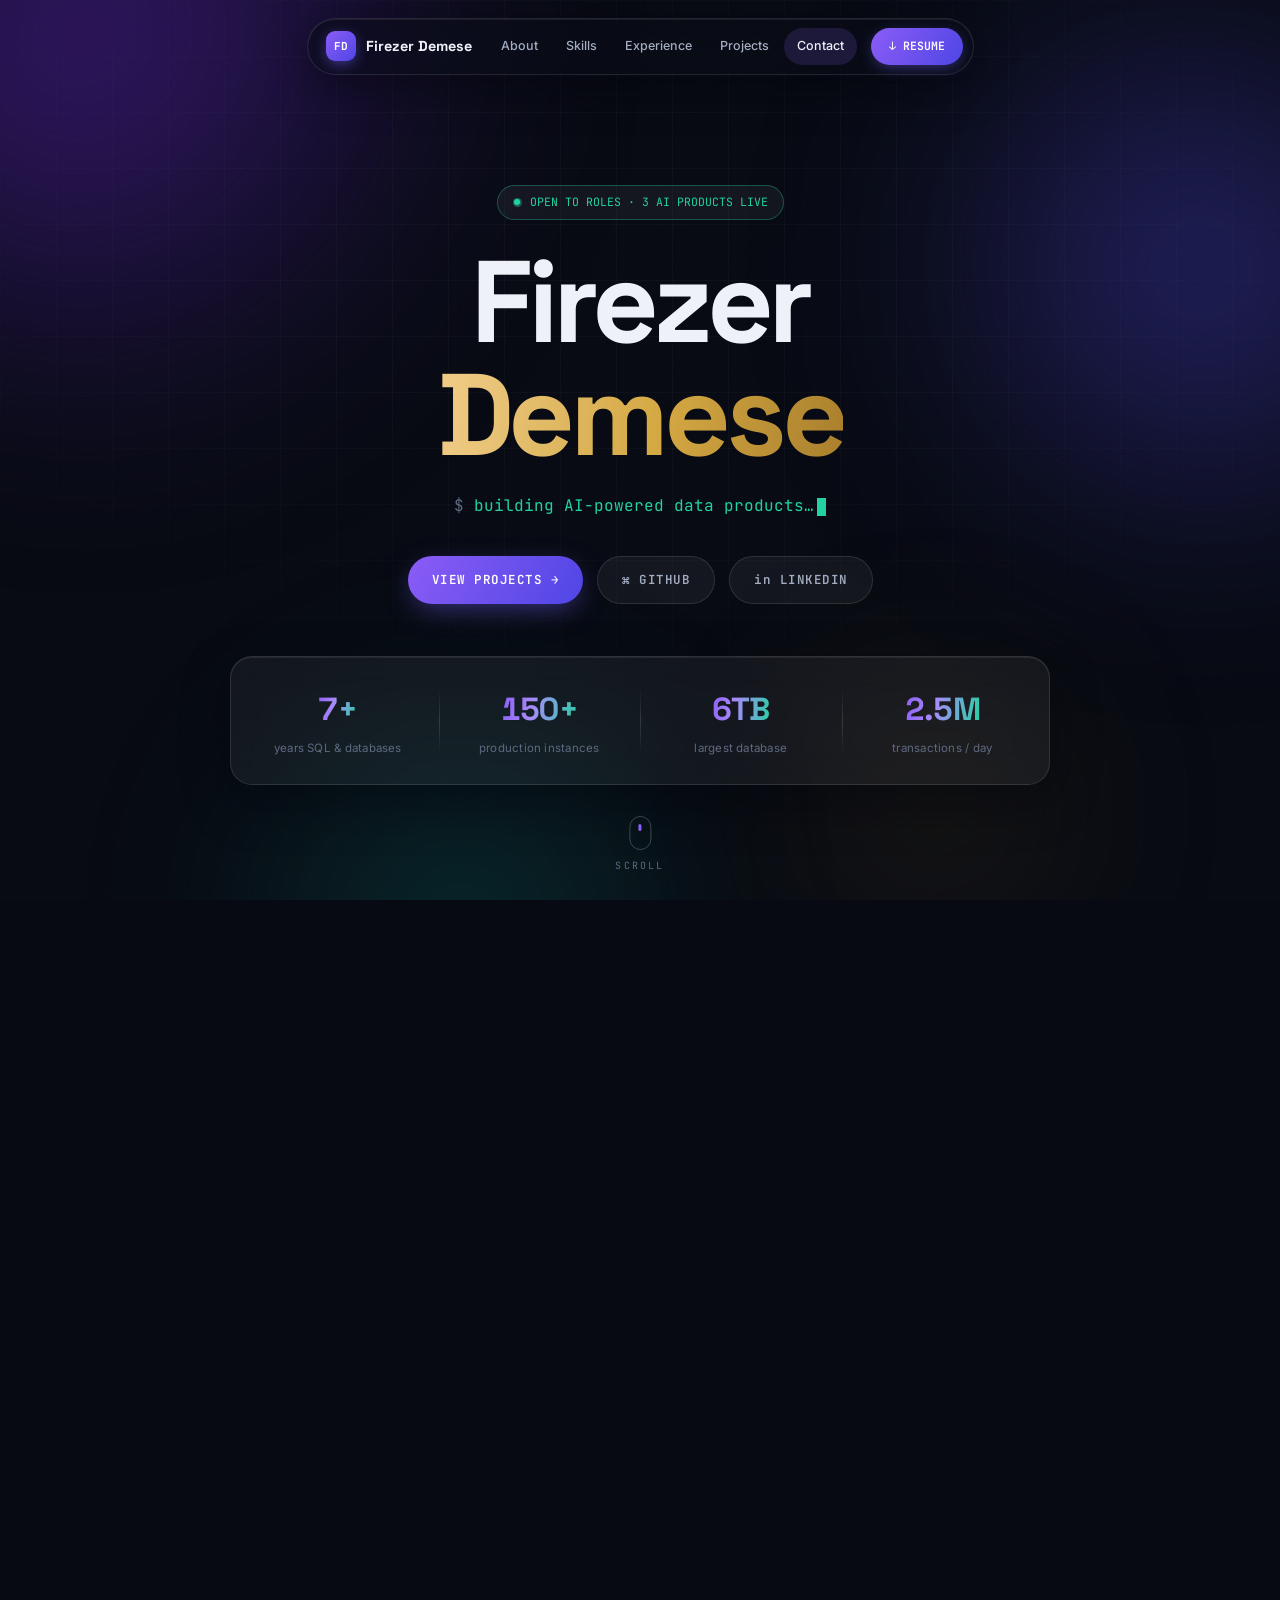
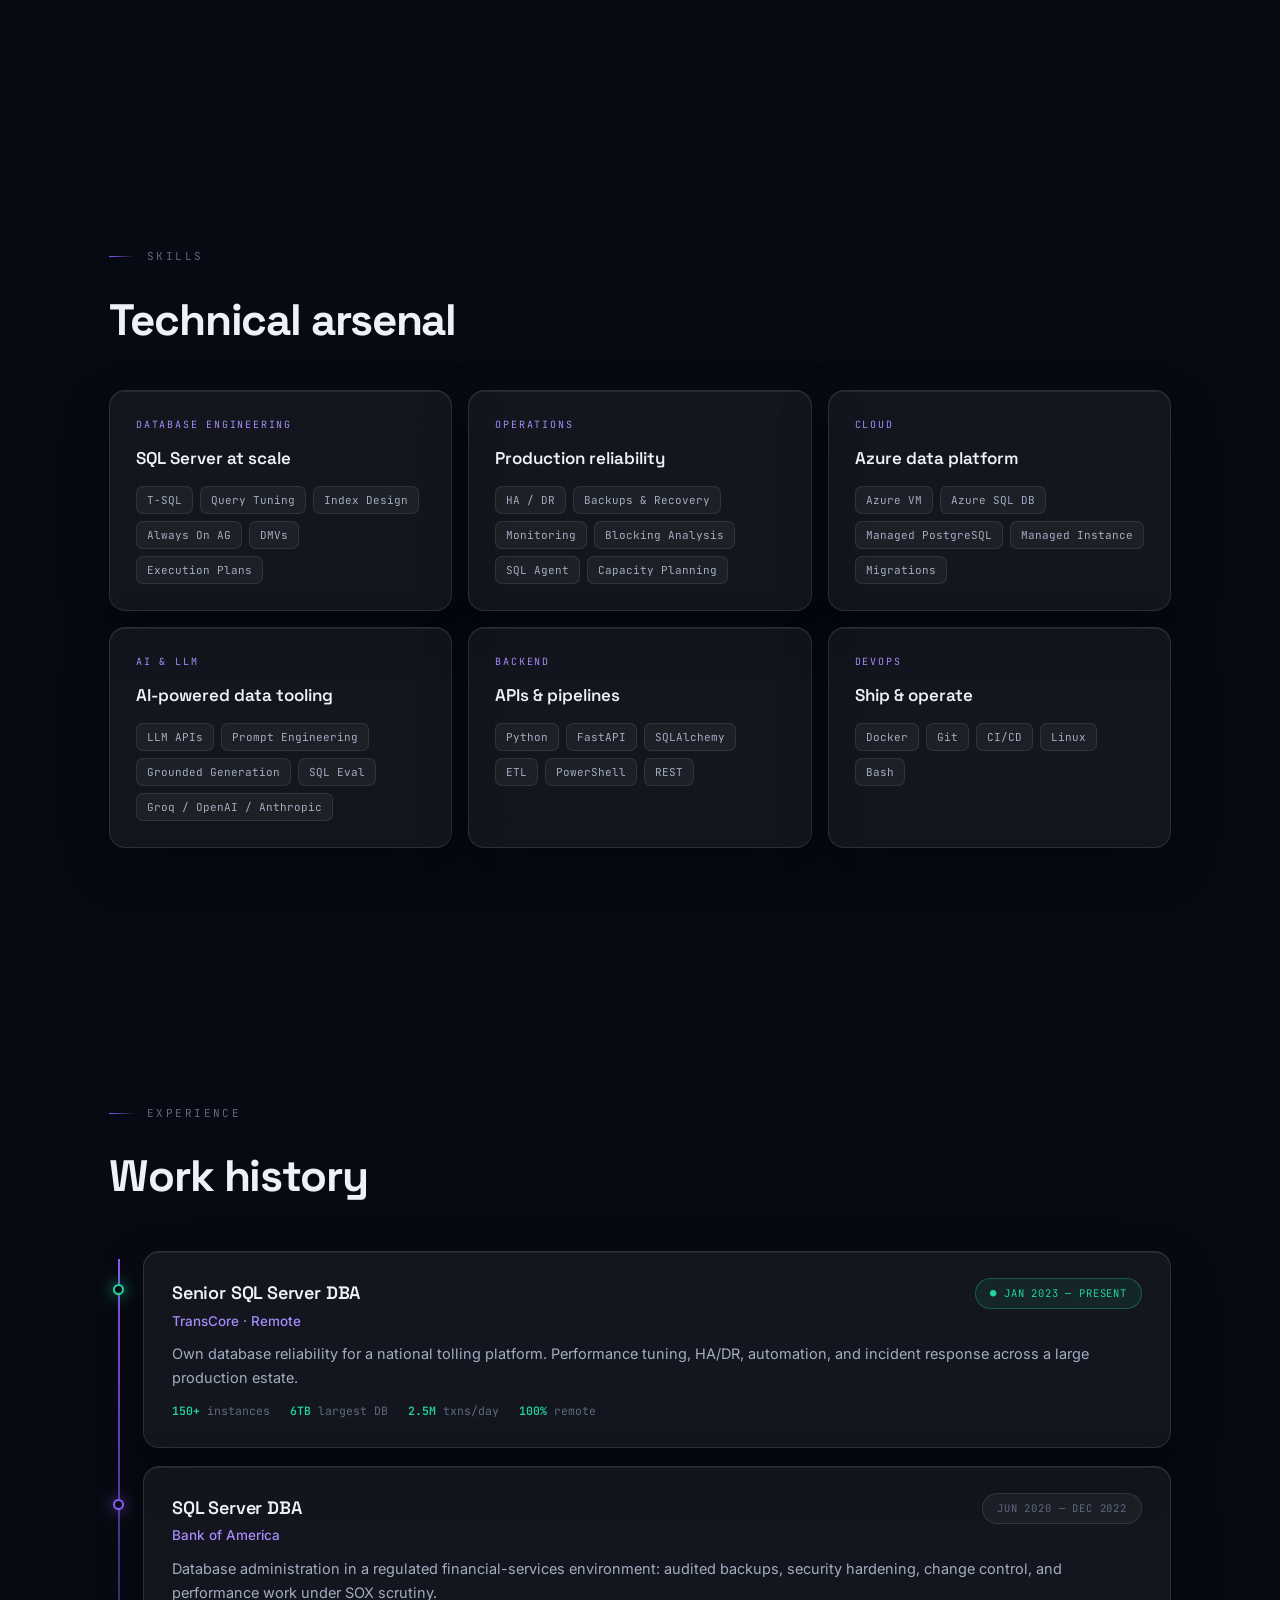
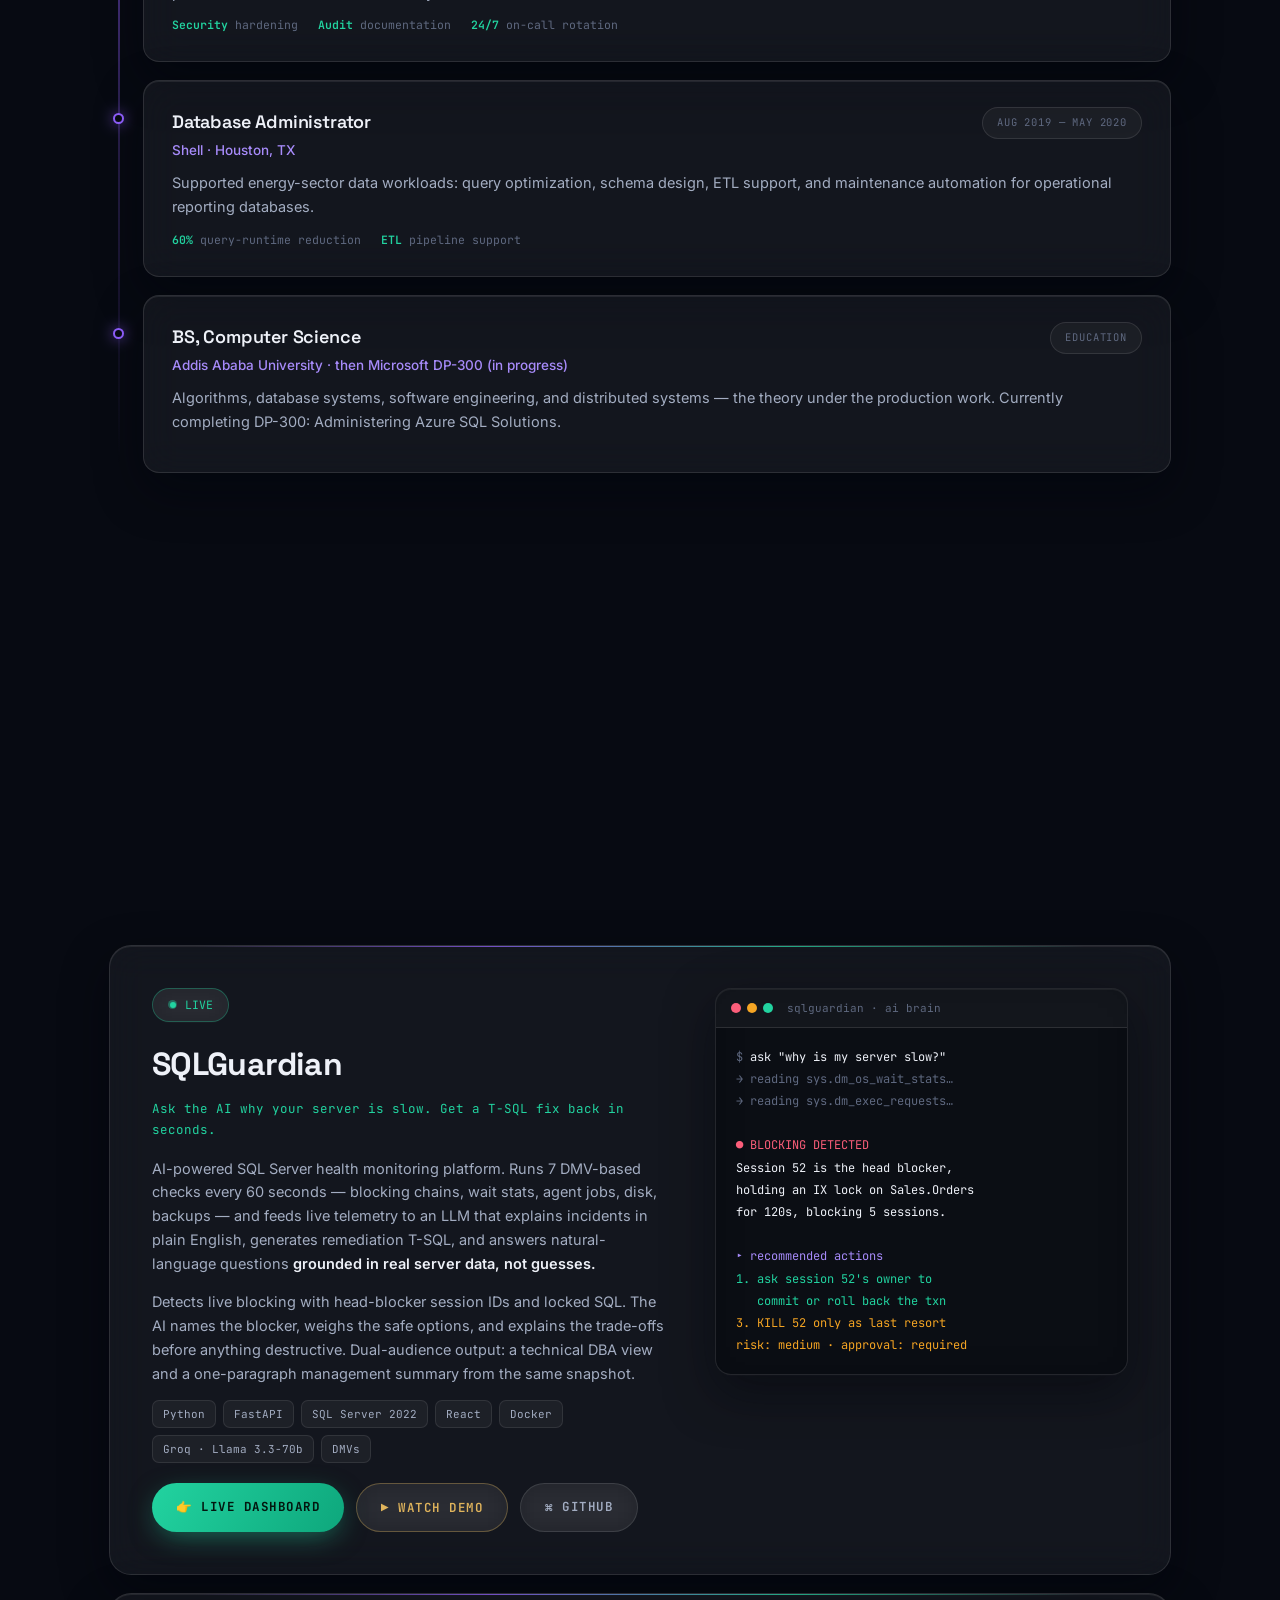
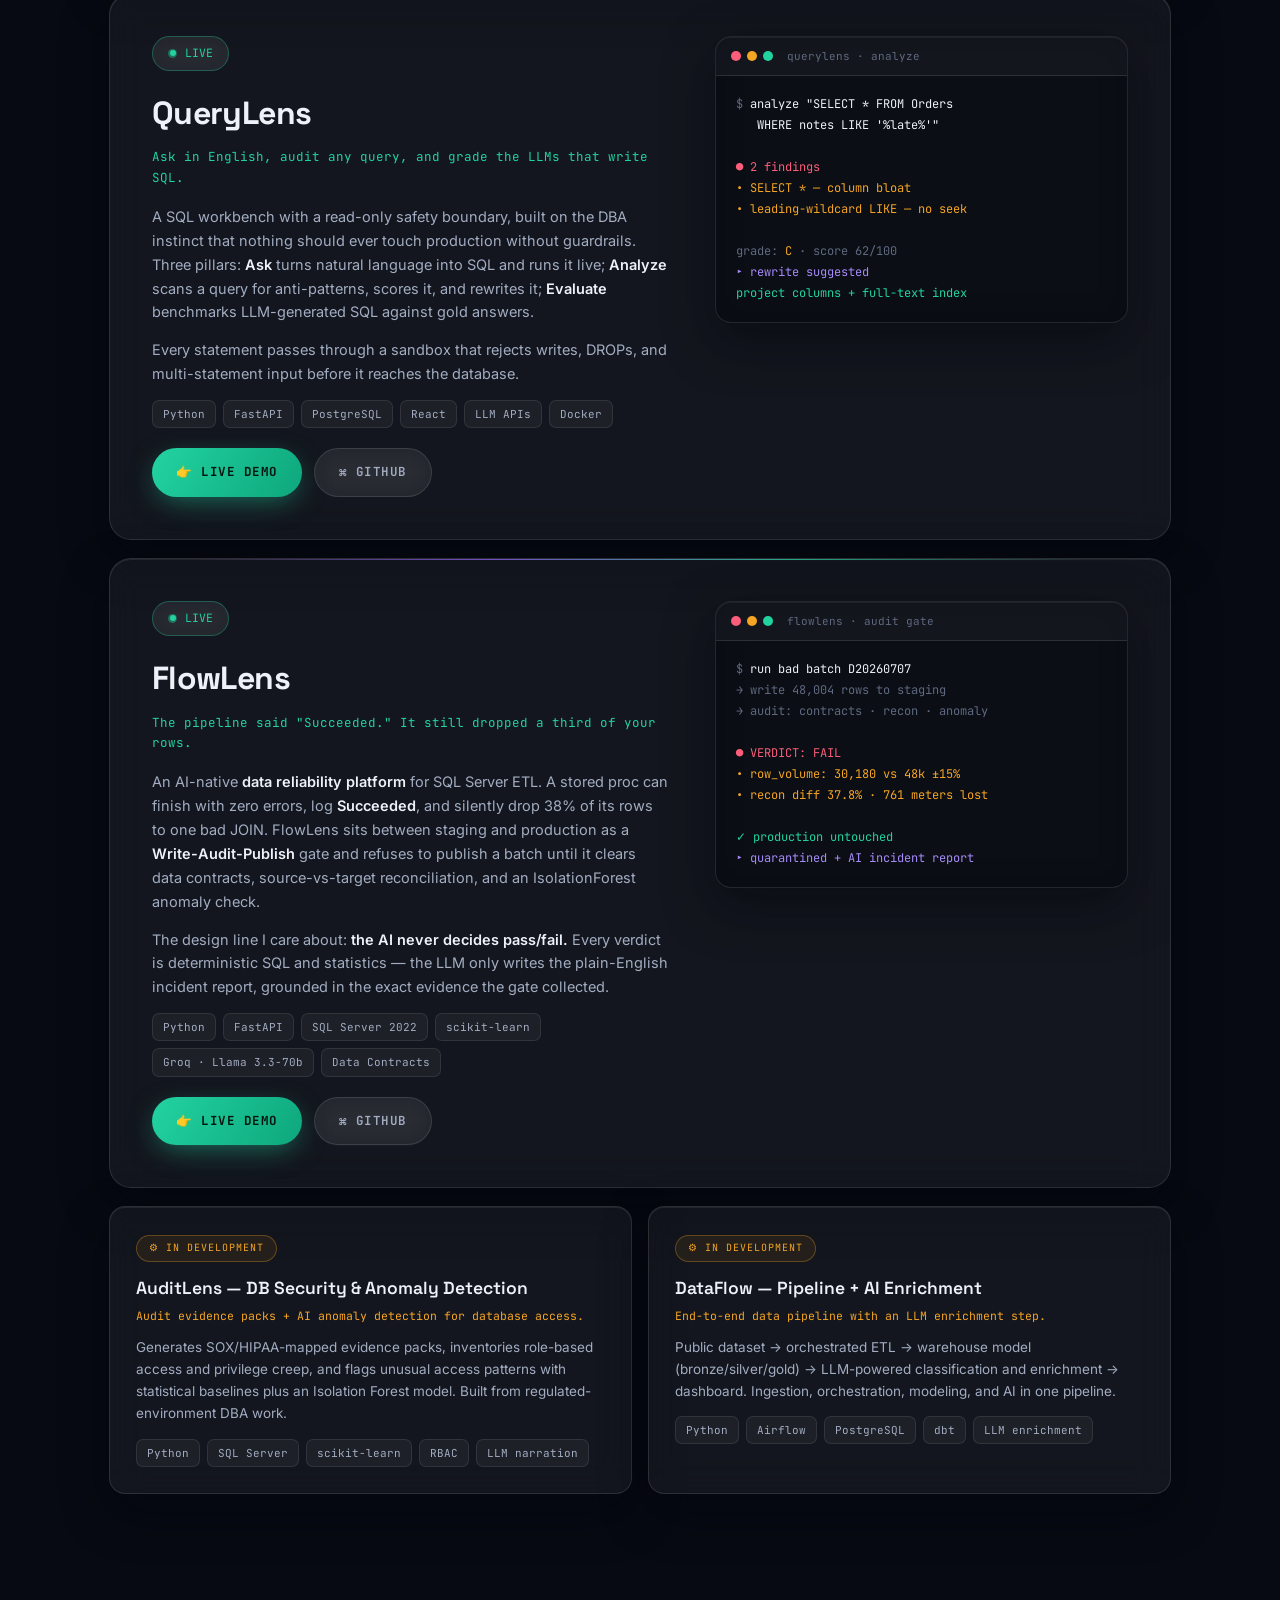
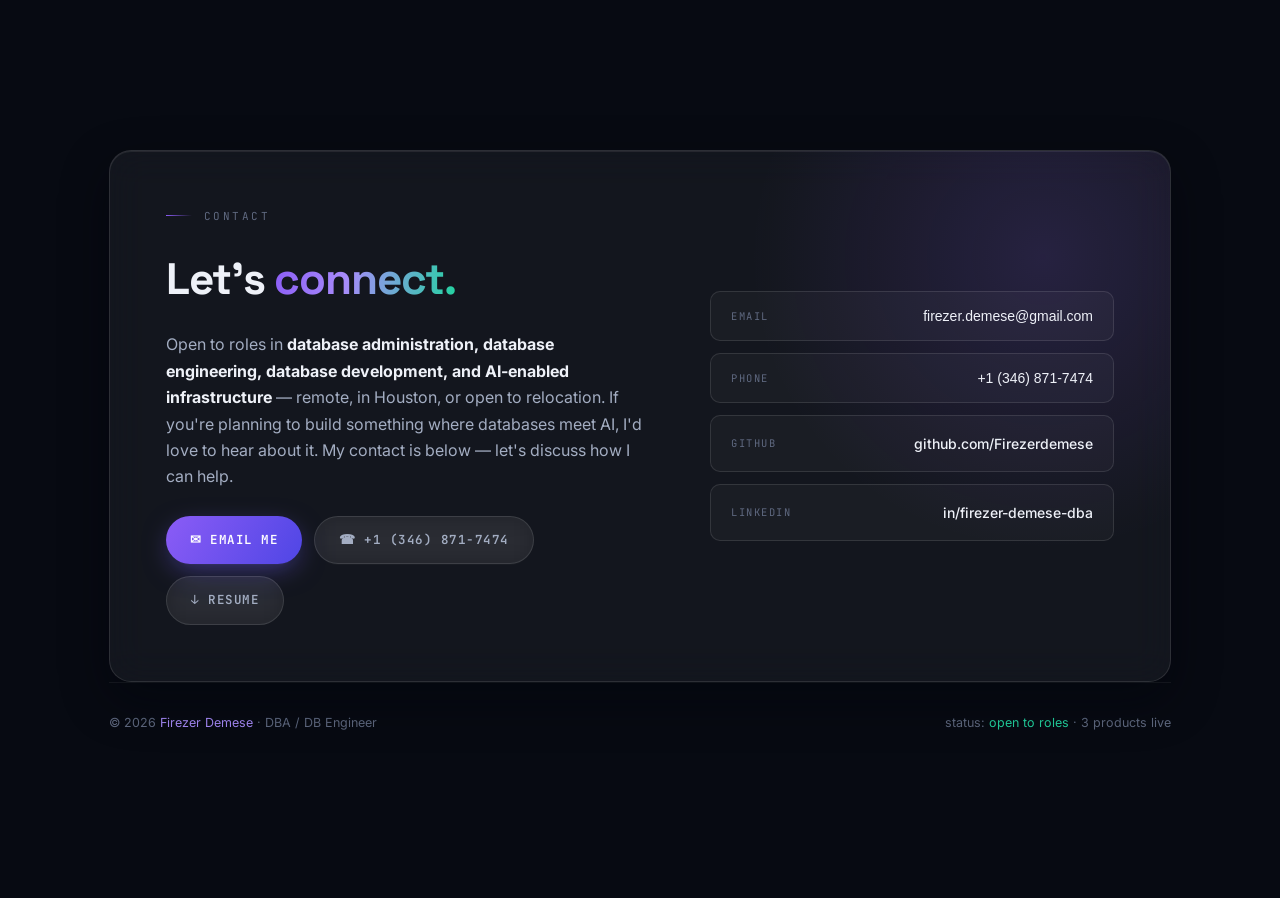
==== index.html @ a0be9de9 "fix: drop stray education row + Bank of America Hybrid tag Reconciles with direct edits made on main" ====
<!DOCTYPE html>
<html lang="en">
<head>
<meta charset="UTF-8" />
<meta name="viewport" content="width=device-width, initial-scale=1.0" />
<meta name="description" content="Firezer Demese - Senior SQL Server DBA & AI Data Tooling Engineer. 150+ production instances, 6TB databases, 2.5M daily transactions. 3 AI products live." />
<title>Firezer Demese | DBA · Data & AI Tooling</title>
<link rel="icon" href="data:image/svg+xml,%3Csvg xmlns='http://www.w3.org/2000/svg' viewBox='0 0 32 32'%3E%3Crect width='32' height='32' rx='7' fill='%238b5cf6'/%3E%3Ctext x='16' y='22' font-family='Arial,Helvetica,sans-serif' font-size='15' font-weight='700' fill='%23ffffff' text-anchor='middle'%3EFD%3C/text%3E%3C/svg%3E">
<link rel="preconnect" href="https://fonts.googleapis.com">
<link rel="preconnect" href="https://fonts.gstatic.com" crossorigin>
<link href="https://fonts.googleapis.com/css2?family=Space+Grotesk:wght@400;500;600;700&family=Inter:wght@400;500;600;700&family=JetBrains+Mono:wght@400;500;600&display=swap" rel="stylesheet">
<style>
/* ============================================================ tokens ==== */
:root{
  --bg:#070a12;
  --text:#eef1f8; --text-2:#a3adc2; --text-3:#5f6980;
  --violet:#8b5cf6; --violet-2:#6d5df0; --indigo:#4f46e5;
  --green:#22d3a0; --gold:#e0b45c; --red:#fb5e7a; --amber:#f5a524;
  --glass:rgba(255,255,255,.05);
  --glass-2:rgba(255,255,255,.03);
  --glass-brd:rgba(255,255,255,.11);
  --glass-brd-hi:rgba(255,255,255,.22);
  --blur:18px;
  --r-lg:22px; --r-md:16px; --r-sm:10px;
  --ease-out:cubic-bezier(.16,1,.3,1);
}
*,*::before,*::after{box-sizing:border-box;margin:0;padding:0}
html{scroll-behavior:smooth}
body{
  background:var(--bg);color:var(--text);
  font-family:'Inter',system-ui,sans-serif;font-size:15.5px;line-height:1.65;
  -webkit-font-smoothing:antialiased;overflow-x:hidden;
}
a{color:inherit;text-decoration:none}
::selection{background:rgba(139,92,246,.4)}
:focus-visible{outline:2px solid var(--violet);outline-offset:3px;border-radius:6px}
::-webkit-scrollbar{width:9px}
::-webkit-scrollbar-track{background:var(--bg)}
::-webkit-scrollbar-thumb{background:rgba(255,255,255,.12);border-radius:5px}
::-webkit-scrollbar-thumb:hover{background:rgba(255,255,255,.2)}

/* ====================================================== aurora field ==== */
.aurora{position:fixed;inset:0;z-index:-2;overflow:hidden;pointer-events:none}
.orb{position:absolute;border-radius:50%;filter:blur(110px);opacity:.5;will-change:transform}
.orb-1{width:56vw;height:56vw;left:-14vw;top:-18vw;background:radial-gradient(circle at 35% 35%,#6d28d9,transparent 65%);animation:drift1 26s ease-in-out infinite alternate}
.orb-2{width:44vw;height:44vw;right:-12vw;top:4vh;background:radial-gradient(circle at 60% 40%,#4f46e5,transparent 65%);animation:drift2 32s ease-in-out infinite alternate}
.orb-3{width:40vw;height:40vw;left:16vw;bottom:-22vw;background:radial-gradient(circle at 50% 50%,#0d9488,transparent 65%);opacity:.38;animation:drift3 29s ease-in-out infinite alternate}
.orb-4{width:26vw;height:26vw;right:14vw;bottom:-6vw;background:radial-gradient(circle at 50% 50%,#b98a2e,transparent 62%);opacity:.26;animation:drift1 36s ease-in-out infinite alternate-reverse}
@keyframes drift1{from{transform:translate(0,0) scale(1)}to{transform:translate(9vw,7vh) scale(1.12)}}
@keyframes drift2{from{transform:translate(0,0) scale(1.05)}to{transform:translate(-8vw,10vh) scale(.94)}}
@keyframes drift3{from{transform:translate(0,0) scale(1)}to{transform:translate(11vw,-8vh) scale(1.15)}}
/* fine grid + noise for texture */
.aurora::before{content:"";position:absolute;inset:0;
  background-image:linear-gradient(rgba(255,255,255,.028) 1px,transparent 1px),linear-gradient(90deg,rgba(255,255,255,.028) 1px,transparent 1px);
  background-size:56px 56px;
  -webkit-mask-image:radial-gradient(ellipse 90% 70% at 50% 30%,#000 30%,transparent 78%);
  mask-image:radial-gradient(ellipse 90% 70% at 50% 30%,#000 30%,transparent 78%)}
.aurora::after{content:"";position:absolute;inset:0;opacity:.5;
  background-image:url("data:image/svg+xml,%3Csvg xmlns='http://www.w3.org/2000/svg' width='140' height='140'%3E%3Cfilter id='n'%3E%3CfeTurbulence type='fractalNoise' baseFrequency='0.9' numOctaves='2'/%3E%3CfeColorMatrix values='0 0 0 0 1 0 0 0 0 1 0 0 0 0 1 0 0 0 0.035 0'/%3E%3C/filter%3E%3Crect width='140' height='140' filter='url(%23n)'/%3E%3C/svg%3E")}

/* =========================================================== helpers ==== */
.wrap{max-width:1150px;margin:0 auto;padding:0 clamp(18px,4.5vw,44px)}
section{padding:clamp(72px,10vw,128px) 0;position:relative}
.eyebrow{font-family:'JetBrains Mono',monospace;font-size:11px;letter-spacing:.22em;text-transform:uppercase;
  color:var(--text-3);display:flex;align-items:center;gap:12px;margin-bottom:18px}
.eyebrow::before{content:"";width:26px;height:1px;background:linear-gradient(90deg,var(--violet),transparent)}
h2{font-family:'Space Grotesk',sans-serif;font-size:clamp(28px,4vw,44px);font-weight:700;letter-spacing:-.025em;
  margin-bottom:16px;text-wrap:balance}
.lede{color:var(--text-2);max-width:620px;font-size:16px}
.grad-text{background:linear-gradient(100deg,var(--violet) 0%,#a78bfa 40%,var(--green) 100%);
  -webkit-background-clip:text;background-clip:text;color:transparent}
.gold-text{background:linear-gradient(100deg,#f0cd8a,#d4a843 55%,#a97f2c);-webkit-background-clip:text;background-clip:text;color:transparent}

/* glass primitive */
.glass{background:var(--glass);border:1px solid var(--glass-brd);border-radius:var(--r-lg);
  backdrop-filter:blur(var(--blur));-webkit-backdrop-filter:blur(var(--blur));
  box-shadow:0 18px 48px rgba(3,5,12,.45),inset 0 1px 0 rgba(255,255,255,.08);
  position:relative}
.glass-hover{transition:transform .45s var(--ease-out),border-color .3s,box-shadow .45s var(--ease-out)}
.glass-hover:hover{transform:translateY(-5px);border-color:var(--glass-brd-hi);
  box-shadow:0 26px 64px rgba(3,5,12,.6),0 0 0 1px rgba(139,92,246,.14),0 0 44px -8px rgba(139,92,246,.25),inset 0 1px 0 rgba(255,255,255,.1)}

/* buttons */
.btn{display:inline-flex;align-items:center;gap:9px;font-family:'JetBrains Mono',monospace;font-size:12.5px;font-weight:600;
  letter-spacing:.04em;padding:13px 24px;border-radius:100px;cursor:pointer;transition:all .3s var(--ease-out);
  border:1px solid var(--glass-brd);background:var(--glass);backdrop-filter:blur(12px);-webkit-backdrop-filter:blur(12px);color:var(--text-2);position:relative;overflow:hidden;white-space:nowrap}
.btn:hover{color:var(--text);border-color:var(--glass-brd-hi);transform:translateY(-2px)}
.btn.primary{background:linear-gradient(120deg,var(--violet) 0%,var(--indigo) 100%);border:none;color:#fff;
  box-shadow:0 8px 28px -6px rgba(109,93,240,.55)}
.btn.primary::after{content:"";position:absolute;inset:0;background:linear-gradient(110deg,transparent 30%,rgba(255,255,255,.35) 50%,transparent 70%);
  transform:translateX(-110%);transition:transform .7s var(--ease-out)}
.btn.primary:hover::after{transform:translateX(110%)}
.btn.primary:hover{box-shadow:0 12px 36px -6px rgba(109,93,240,.7)}
.btn.live{background:linear-gradient(120deg,var(--green),#0ea77c);border:none;color:#03150e;font-weight:700;
  box-shadow:0 8px 28px -6px rgba(34,211,160,.5);animation:livePulse 2.2s ease-in-out infinite}
.btn.live:hover{color:#03150e;box-shadow:0 12px 38px -4px rgba(34,211,160,.65)}
@keyframes livePulse{0%,100%{box-shadow:0 8px 28px -6px rgba(34,211,160,.5)}50%{box-shadow:0 8px 34px -2px rgba(34,211,160,.72)}}
.btn.watch{color:var(--gold);border-color:rgba(224,180,92,.35)}
.btn.watch:hover{color:var(--gold);border-color:rgba(224,180,92,.65);background:rgba(224,180,92,.07)}

/* chips */
.chip{display:inline-flex;align-items:center;gap:8px;font-family:'JetBrains Mono',monospace;font-size:11.5px;
  color:var(--text-2);background:var(--glass);border:1px solid var(--glass-brd);border-radius:100px;padding:7px 15px;
  backdrop-filter:blur(12px);-webkit-backdrop-filter:blur(12px)}
.chip.live{color:var(--green);border-color:rgba(34,211,160,.32)}
.pulse-dot{position:relative;width:9px;height:9px;flex-shrink:0}
.pulse-dot::before{content:"";position:absolute;inset:0;border-radius:50%;background:var(--green);opacity:.4;animation:ping 1.9s cubic-bezier(0,0,.2,1) infinite}
.pulse-dot::after{content:"";position:absolute;inset:1.5px;border-radius:50%;background:var(--green)}
@keyframes ping{75%,100%{transform:scale(2.4);opacity:0}}
.tag{font-family:'JetBrains Mono',monospace;font-size:11px;color:var(--text-2);background:rgba(255,255,255,.045);
  border:1px solid rgba(255,255,255,.09);border-radius:7px;padding:4px 10px}
.tags{display:flex;flex-wrap:wrap;gap:7px}

/* ========================================================== progress ==== */
#progress{position:fixed;top:0;left:0;height:2px;width:0;z-index:1200;
  background:linear-gradient(90deg,var(--violet),var(--green));box-shadow:0 0 12px rgba(139,92,246,.7)}

/* ============================================================ navbar ==== */
.nav-wrap{position:fixed;top:18px;left:0;right:0;z-index:1000;display:flex;justify-content:center;padding:0 16px}
.navbar{display:flex;align-items:center;gap:6px;padding:9px 10px 9px 18px;border-radius:100px;
  background:rgba(10,13,22,.62);border:1px solid var(--glass-brd);
  backdrop-filter:blur(22px) saturate(1.5);-webkit-backdrop-filter:blur(22px) saturate(1.5);
  box-shadow:0 12px 40px rgba(3,5,12,.5),inset 0 1px 0 rgba(255,255,255,.07);
  transition:box-shadow .4s,border-color .4s}
.navbar.scrolled{border-color:var(--glass-brd-hi);box-shadow:0 16px 48px rgba(3,5,12,.65),inset 0 1px 0 rgba(255,255,255,.09)}
.nav-brand{display:flex;align-items:center;gap:10px;font-family:'Space Grotesk',sans-serif;font-weight:700;font-size:14.5px;margin-right:10px}
.nav-brand .mark{width:30px;height:30px;border-radius:9px;display:grid;place-items:center;font-family:'JetBrains Mono',monospace;
  font-size:11px;font-weight:700;color:#fff;background:linear-gradient(135deg,var(--violet),var(--indigo));
  box-shadow:0 4px 14px -2px rgba(109,93,240,.6)}
.navbar nav{display:flex;align-items:center;gap:2px}
.navbar nav a{font-size:12.5px;font-weight:500;color:var(--text-2);padding:8px 13px;border-radius:100px;transition:.2s}
.navbar nav a:hover{color:var(--text);background:rgba(255,255,255,.06)}
.navbar nav a.active{color:var(--text);background:rgba(139,92,246,.16)}
.nav-cta{font-family:'JetBrains Mono',monospace;font-size:11.5px;font-weight:600;color:#fff;padding:9px 18px;border-radius:100px;
  background:linear-gradient(120deg,var(--violet),var(--indigo));margin-left:8px;transition:.25s;box-shadow:0 4px 16px -4px rgba(109,93,240,.6)}
.nav-cta:hover{filter:brightness(1.15);transform:translateY(-1px)}
@media(max-width:920px){.navbar nav{display:none}.nav-cta{margin-left:4px}}

/* ============================================================== hero ==== */
.hero{min-height:100svh;display:flex;flex-direction:column;align-items:center;justify-content:center;
  text-align:center;padding:130px 18px 60px;position:relative}
.hero-badge{margin-bottom:26px}
.hero h1{font-family:'Space Grotesk',sans-serif;font-size:clamp(50px,9.6vw,116px);font-weight:700;line-height:.98;
  letter-spacing:-.045em;margin-bottom:20px;text-wrap:balance}
.hero h1 .l1{display:block;color:var(--text)}
.hero h1 .l2{display:block}
.typed-line{font-family:'JetBrains Mono',monospace;font-size:clamp(13px,1.8vw,16px);color:var(--green);min-height:1.8em;margin-bottom:34px}
.typed-line .prompt{color:var(--text-3)}
.cursor{display:inline-block;width:9px;height:1.1em;background:var(--green);vertical-align:text-bottom;margin-left:3px;animation:blink 1s steps(1) infinite}
@keyframes blink{50%{opacity:0}}
.hero-ctas{display:flex;gap:14px;flex-wrap:wrap;justify-content:center;margin-bottom:52px}

/* glass stat strip */
.stat-strip{display:grid;grid-template-columns:repeat(4,1fr);gap:0;max-width:820px;width:100%;overflow:hidden;padding:6px}
.stat-strip>div{padding:20px 14px;display:flex;flex-direction:column;gap:3px;align-items:center;position:relative}
.stat-strip>div+div::before{content:"";position:absolute;left:0;top:22%;bottom:22%;width:1px;background:linear-gradient(180deg,transparent,rgba(255,255,255,.14),transparent)}
.stat-strip b{font-family:'Space Grotesk',sans-serif;font-size:clamp(22px,3vw,32px);font-weight:700;letter-spacing:-.02em;font-variant-numeric:tabular-nums}
.stat-strip span{font-size:11.5px;color:var(--text-3);letter-spacing:.02em}
@media(max-width:640px){.stat-strip{grid-template-columns:repeat(2,1fr)}.stat-strip>div:nth-child(3)::before{display:none}}

/* hero entrance choreography */
.h-anim{opacity:0;transform:translateY(26px);filter:blur(10px)}
.loaded .h-anim{opacity:1;transform:none;filter:blur(0);transition:opacity .9s var(--ease-out),transform .9s var(--ease-out),filter .9s var(--ease-out)}
.loaded .h-d1{transition-delay:.05s}.loaded .h-d2{transition-delay:.18s}.loaded .h-d3{transition-delay:.34s}
.loaded .h-d4{transition-delay:.5s}.loaded .h-d5{transition-delay:.66s}

.scroll-hint{position:absolute;bottom:26px;left:50%;transform:translateX(-50%);display:flex;flex-direction:column;align-items:center;gap:8px;
  color:var(--text-3);font-family:'JetBrains Mono',monospace;font-size:10px;letter-spacing:.22em}
.scroll-hint .wheel{width:22px;height:34px;border:1.5px solid rgba(255,255,255,.22);border-radius:12px;position:relative}
.scroll-hint .wheel::after{content:"";position:absolute;left:50%;top:7px;width:3px;height:7px;margin-left:-1.5px;border-radius:3px;
  background:var(--violet);animation:wheel 1.8s ease-in-out infinite}
@keyframes wheel{0%{opacity:1;transform:translateY(0)}70%{opacity:0;transform:translateY(10px)}100%{opacity:0}}

/* ==================================================== scroll reveals ==== */
.reveal{opacity:0;transform:translateY(30px);filter:blur(6px);
  transition:opacity .85s var(--ease-out),transform .85s var(--ease-out),filter .85s var(--ease-out)}
.reveal.in{opacity:1;transform:none;filter:blur(0)}
.reveal[data-delay="1"]{transition-delay:.1s}.reveal[data-delay="2"]{transition-delay:.2s}
.reveal[data-delay="3"]{transition-delay:.3s}.reveal[data-delay="4"]{transition-delay:.4s}

/* ============================================================= about ==== */
.about-grid{display:grid;grid-template-columns:1.35fr 1fr;gap:clamp(20px,3vw,32px);align-items:stretch}
@media(max-width:900px){.about-grid{grid-template-columns:1fr}}
.about-card{padding:clamp(26px,3.5vw,40px)}
.about-card p{color:var(--text-2);margin-bottom:16px;font-size:15.5px}
.about-card p:last-child{margin-bottom:0}
.about-card strong{color:var(--text);font-weight:600}
.sys-card{padding:26px;font-family:'JetBrains Mono',monospace;font-size:12.5px;line-height:2.1;align-self:stretch;display:flex;flex-direction:column;justify-content:center}
.sys-card .row{display:flex;justify-content:space-between;gap:14px;border-bottom:1px dashed rgba(255,255,255,.08);padding:4px 0}
.sys-card .row:last-child{border-bottom:none}
.sys-card .k{color:var(--text-3)}
.sys-card .ok{color:var(--green)}
.sys-card .vi{color:#a78bfa}

/* ============================================================ skills ==== */
.skills-grid{display:grid;grid-template-columns:repeat(3,1fr);gap:16px}
@media(max-width:980px){.skills-grid{grid-template-columns:repeat(2,1fr)}}
@media(max-width:620px){.skills-grid{grid-template-columns:1fr}}
.skill{padding:26px;border-radius:var(--r-md)}
.skill .cat{font-family:'JetBrains Mono',monospace;font-size:10px;letter-spacing:.18em;text-transform:uppercase;
  color:#a78bfa;margin-bottom:10px}
.skill h3{font-family:'Space Grotesk',sans-serif;font-size:17px;font-weight:600;margin-bottom:14px}

/* ======================================================== experience ==== */
.xp-timeline{position:relative;display:flex;flex-direction:column;gap:18px;padding-left:34px}
.xp-timeline::before{content:"";position:absolute;left:9px;top:8px;bottom:8px;width:1.5px;
  background:linear-gradient(180deg,var(--violet),rgba(139,92,246,.28) 55%,transparent)}
.xp-item{padding:26px 28px;border-radius:var(--r-md)}
.xp-item::before{content:"";position:absolute;left:-31px;top:32px;width:11px;height:11px;border-radius:50%;
  background:var(--bg);border:2.5px solid var(--violet);box-shadow:0 0 14px rgba(139,92,246,.7)}
.xp-item.current::before{border-color:var(--green);box-shadow:0 0 14px rgba(34,211,160,.75)}
.xp-head{display:grid;grid-template-columns:1fr auto;align-items:start;column-gap:16px;row-gap:4px;margin-bottom:10px}
.xp-head h3{font-family:'Space Grotesk',sans-serif;font-size:18px;font-weight:600;letter-spacing:-.01em}
.xp-head .org{color:#a78bfa;font-size:13.5px;font-weight:500;margin-top:2px}
.xp-date{font-family:'JetBrains Mono',monospace;font-size:10.5px;letter-spacing:.08em;text-transform:uppercase;
  white-space:nowrap;border-radius:100px;padding:6px 14px;justify-self:end;align-self:start}
.xp-date.run{color:var(--green);background:rgba(34,211,160,.09);border:1px solid rgba(34,211,160,.3)}
.xp-date.done{color:var(--text-3);background:rgba(255,255,255,.04);border:1px solid rgba(255,255,255,.1)}
@media(max-width:560px){.xp-head{grid-template-columns:1fr}.xp-date{justify-self:start;margin-top:2px}}
.xp-item p{color:var(--text-2);font-size:14.5px;margin-bottom:12px}
.xp-stats{display:flex;gap:20px;flex-wrap:wrap;font-family:'JetBrains Mono',monospace;font-size:11.5px;color:var(--text-3)}
.xp-stats b{color:var(--green);font-weight:600}

/* ========================================================== projects ==== */
.proj-featured{padding:clamp(26px,3.5vw,42px);display:grid;grid-template-columns:1.25fr 1fr;gap:clamp(24px,4vw,46px);margin-bottom:18px;overflow:hidden}
.proj-featured::before{content:"";position:absolute;top:0;left:8%;right:8%;height:1px;
  background:linear-gradient(90deg,transparent,rgba(139,92,246,.75),rgba(34,211,160,.75),transparent)}
@media(max-width:920px){.proj-featured{grid-template-columns:1fr}}
.proj-status{display:flex;align-items:center;gap:10px;margin-bottom:16px}
.proj-featured h3{font-family:'Space Grotesk',sans-serif;font-size:clamp(24px,3.2vw,32px);font-weight:700;letter-spacing:-.02em;margin-bottom:8px}
.proj-tagline{font-family:'JetBrains Mono',monospace;font-size:12.5px;color:var(--green);margin-bottom:16px}
.proj-featured p{color:var(--text-2);font-size:14.5px;margin-bottom:14px}
.proj-featured p em{color:var(--text);font-style:normal;font-weight:600}
.proj-links{display:flex;gap:12px;flex-wrap:wrap;margin-top:20px}
.proj-featured .tags{margin-top:6px}

/* glass terminal */
.term{background:rgba(5,7,13,.72);border:1px solid var(--glass-brd);border-radius:var(--r-md);
  font-family:'JetBrains Mono',monospace;font-size:12px;overflow:hidden;align-self:start;
  backdrop-filter:blur(var(--blur));-webkit-backdrop-filter:blur(var(--blur));
  box-shadow:0 18px 48px rgba(3,5,12,.5),inset 0 1px 0 rgba(255,255,255,.06)}
.term-bar{display:flex;align-items:center;gap:6px;background:rgba(255,255,255,.035);border-bottom:1px solid var(--glass-brd);padding:10px 15px;color:var(--text-3);font-size:11px}
.term-bar .dot{width:10px;height:10px;border-radius:50%}
.term-body{padding:18px 20px;line-height:1.85}
.t-dim{color:var(--text-3)}.t-green{color:var(--green)}.t-violet{color:#a78bfa}.t-amber{color:var(--amber)}.t-red{color:var(--red)}.t-text{color:var(--text)}
.proj-grid{display:grid;grid-template-columns:repeat(2,1fr);gap:16px}
@media(max-width:760px){.proj-grid{grid-template-columns:1fr}}
.proj-card{padding:26px;border-radius:var(--r-md)}
.proj-card h3{font-family:'Space Grotesk',sans-serif;font-size:17.5px;font-weight:600;margin:12px 0 4px}
.proj-card .one{font-family:'JetBrains Mono',monospace;font-size:11.5px;color:var(--amber);margin-bottom:10px}
.proj-card p{color:var(--text-2);font-size:13.5px;margin-bottom:14px}
.badge-dev{display:inline-flex;font-family:'JetBrains Mono',monospace;font-size:10px;letter-spacing:.1em;text-transform:uppercase;
  color:var(--amber);background:rgba(245,165,36,.08);border:1px solid rgba(245,165,36,.3);border-radius:100px;padding:4px 12px}

/* =========================================================== contact ==== */
.contact-card{padding:clamp(30px,5vw,56px);display:grid;grid-template-columns:1.2fr 1fr;gap:clamp(28px,5vw,60px);align-items:center;overflow:hidden}
.contact-card::before{content:"";position:absolute;top:-40%;right:-18%;width:60%;height:120%;border-radius:50%;
  background:radial-gradient(circle,rgba(139,92,246,.16),transparent 65%);pointer-events:none}
@media(max-width:860px){.contact-card{grid-template-columns:1fr}}
.contact-ctas{display:flex;gap:12px;flex-wrap:wrap;margin-top:26px}
.contact-links{display:flex;flex-direction:column;gap:12px;position:relative}
.clink{display:flex;align-items:center;justify-content:space-between;gap:14px;background:var(--glass-2);
  border:1px solid var(--glass-brd);border-radius:var(--r-sm);padding:16px 20px;transition:.3s var(--ease-out);font-size:14px;cursor:pointer}
.clink:hover{border-color:rgba(139,92,246,.5);transform:translateX(5px);background:rgba(139,92,246,.06)}
.clink .lab{font-family:'JetBrains Mono',monospace;font-size:10.5px;letter-spacing:.14em;text-transform:uppercase;color:var(--text-3)}
.clink .val{color:var(--text);font-weight:500}

footer{padding:30px 0 36px;display:flex;justify-content:space-between;align-items:center;gap:10px;flex-wrap:wrap;
  font-size:12.5px;color:var(--text-3);border-top:1px solid rgba(255,255,255,.07)}
footer .vi{color:#a78bfa}

/* ============================================================= toast ==== */
.toast{position:fixed;bottom:28px;left:50%;transform:translateX(-50%) translateY(90px);
  background:rgba(10,13,22,.85);border:1px solid rgba(34,211,160,.5);color:var(--green);
  font-family:'JetBrains Mono',monospace;font-size:12px;border-radius:100px;padding:11px 24px;
  backdrop-filter:blur(16px);-webkit-backdrop-filter:blur(16px);transition:.35s var(--ease-out);z-index:1300;opacity:0}
.toast.show{transform:translateX(-50%) translateY(0);opacity:1}

/* ========================================================== lightbox ==== */
.lightbox{position:fixed;inset:0;z-index:2000;display:flex;align-items:center;justify-content:center;
  padding:clamp(14px,4vw,48px);background:rgba(4,6,11,.78);backdrop-filter:blur(14px);-webkit-backdrop-filter:blur(14px);
  opacity:0;pointer-events:none;transition:opacity .3s ease}
.lightbox.open{opacity:1;pointer-events:auto}
.lightbox-inner{position:relative;width:min(1100px,100%);max-height:90vh;background:rgba(8,10,17,.9);
  border:1px solid var(--glass-brd-hi);border-radius:var(--r-md);overflow:hidden;
  box-shadow:0 40px 100px rgba(0,0,0,.7),0 0 60px -12px rgba(139,92,246,.35);
  transform:scale(.95) translateY(12px);transition:transform .35s var(--ease-out)}
.lightbox.open .lightbox-inner{transform:scale(1) translateY(0)}
.lightbox-bar{display:flex;align-items:center;justify-content:space-between;gap:12px;padding:12px 18px;
  border-bottom:1px solid var(--glass-brd);background:rgba(255,255,255,.03);
  font-family:'JetBrains Mono',monospace;font-size:12px;color:var(--text-2)}
.lightbox-bar .lb-title{display:flex;align-items:center;gap:10px}
.lightbox-bar .lb-title .dot{width:9px;height:9px;border-radius:50%;background:var(--green);box-shadow:0 0 10px rgba(34,211,160,.8)}
.lightbox-close{background:rgba(255,255,255,.05);border:1px solid var(--glass-brd);color:var(--text-2);border-radius:9px;
  width:32px;height:32px;font-size:15px;cursor:pointer;transition:.2s;line-height:1;display:grid;place-items:center}
.lightbox-close:hover{color:var(--text);border-color:var(--glass-brd-hi)}
.lightbox video{display:block;width:100%;max-height:calc(90vh - 50px);background:#000}

/* ==================================================== reduced motion ==== */
@media (prefers-reduced-motion:reduce){
  html{scroll-behavior:auto}
  *,*::before,*::after{animation-duration:.01ms!important;animation-iteration-count:1!important;transition-duration:.01ms!important}
  .h-anim,.reveal{opacity:1!important;transform:none!important;filter:none!important}
}
</style>
</head>
<body>

<div id="progress"></div>

<div class="aurora" aria-hidden="true">
  <div class="orb orb-1"></div><div class="orb orb-2"></div><div class="orb orb-3"></div><div class="orb orb-4"></div>
</div>

<!-- ============ NAVBAR ============ -->
<div class="nav-wrap">
  <header class="navbar" id="navbar">
    <a class="nav-brand" href="#top" aria-label="Home">
      <span class="mark">FD</span>
      <span>Firezer Demese</span>
    </a>
    <nav id="nav">
      <a href="#about">About</a>
      <a href="#skills">Skills</a>
      <a href="#experience">Experience</a>
      <a href="#projects">Projects</a>
      <a href="#contact">Contact</a>
    </nav>
    <a class="nav-cta" href="./Resume.pdf" download>↓ RESUME</a>
  </header>
</div>

<!-- ============ HERO ============ -->
<div class="hero" id="top">
  <div class="hero-badge h-anim h-d1">
    <span class="chip live"><span class="pulse-dot"></span>OPEN TO ROLES · 3 AI PRODUCTS LIVE</span>
  </div>
  <h1>
    <span class="l1 h-anim h-d2">Firezer</span>
    <span class="l2 gold-text h-anim h-d3">Demese</span>
  </h1>
  <div class="typed-line h-anim h-d3"><span class="prompt">$ </span><span id="typed"></span><span class="cursor"></span></div>
  <div class="hero-ctas h-anim h-d4">
    <a class="btn primary" href="#projects">VIEW PROJECTS →</a>
    <a class="btn" href="https://github.com/Firezerdemese" target="_blank" rel="noopener">⌘ GITHUB</a>
    <a class="btn" href="https://linkedin.com/in/firezer-demese-dba" target="_blank" rel="noopener">in LINKEDIN</a>
  </div>
  <div class="glass stat-strip h-anim h-d5">
    <div><b class="grad-text">7+</b><span>years SQL &amp; databases</span></div>
    <div><b class="grad-text">150+</b><span>production instances</span></div>
    <div><b class="grad-text">6TB</b><span>largest database</span></div>
    <div><b class="grad-text">2.5M</b><span>transactions / day</span></div>
  </div>
  <div class="scroll-hint" aria-hidden="true"><div class="wheel"></div>SCROLL</div>
</div>

<!-- ============ ABOUT ============ -->
<section id="about">
  <div class="wrap">
    <div class="reveal">
      <div class="eyebrow">ABOUT</div>
      <h2>Database depth. <span class="grad-text">AI fluency.</span> Production discipline.</h2>
    </div>
    <div class="about-grid" style="margin-top:34px">
      <div class="glass glass-hover about-card reveal" data-delay="1">
        <p>I'm a Senior SQL Server DBA with <strong>7+ years</strong> in enterprise production, currently managing <strong>150+ SQL Server instances</strong> at TransCore, with databases up to 6TB pushing 2.5 million transactions a day. Before that: regulated financial services at <strong>Bank of America</strong> and energy-sector data at <strong>Shell</strong>.</p>
        <p>The work I care about now sits at the intersection of databases and AI: tools like <strong>SQLGuardian</strong>, where an LLM reads live DMV telemetry and explains blocking chains, generates remediation T-SQL, and answers natural-language questions about server health — grounded in real data, not guesses.</p>
        <p>I build systems that are reliable, observable, and honest under pressure. Not just code that runs — infrastructure that holds.</p>
      </div>
      <div class="glass glass-hover sys-card reveal" data-delay="2" aria-label="profile summary">
        <div class="row"><span class="k">role</span><span class="t-text">Senior SQL Server DBA</span></div>
        <div class="row"><span class="k">location</span><span class="t-text">Houston, TX · Remote</span></div>
        <div class="row"><span class="k">stack</span><span class="vi">SQL Server · Azure · Python</span></div>
        <div class="row"><span class="k">ai_layer</span><span class="vi">LLM tooling · eval harnesses</span></div>
        <div class="row"><span class="k">cert</span><span class="t-text">DP-300 (in progress)</span></div>
        <div class="row"><span class="k">status</span><span class="ok">● open_to_roles = true</span></div>
      </div>
    </div>
  </div>
</section>

<!-- ============ SKILLS ============ -->
<section id="skills">
  <div class="wrap">
    <div class="reveal">
      <div class="eyebrow">SKILLS</div>
      <h2>Technical arsenal</h2>
    </div>
    <div class="skills-grid" style="margin-top:34px">
      <div class="glass glass-hover skill reveal" data-delay="1">
        <div class="cat">Database Engineering</div>
        <h3>SQL Server at scale</h3>
        <div class="tags"><span class="tag">T-SQL</span><span class="tag">Query Tuning</span><span class="tag">Index Design</span><span class="tag">Always On AG</span><span class="tag">DMVs</span><span class="tag">Execution Plans</span></div>
      </div>
      <div class="glass glass-hover skill reveal" data-delay="2">
        <div class="cat">Operations</div>
        <h3>Production reliability</h3>
        <div class="tags"><span class="tag">HA / DR</span><span class="tag">Backups &amp; Recovery</span><span class="tag">Monitoring</span><span class="tag">Blocking Analysis</span><span class="tag">SQL Agent</span><span class="tag">Capacity Planning</span></div>
      </div>
      <div class="glass glass-hover skill reveal" data-delay="3">
        <div class="cat">Cloud</div>
        <h3>Azure data platform</h3>
        <div class="tags"><span class="tag">Azure VM</span><span class="tag">Azure SQL DB</span><span class="tag">Managed PostgreSQL</span><span class="tag">Managed Instance</span><span class="tag">Migrations</span></div>
      </div>
      <div class="glass glass-hover skill reveal" data-delay="1">
        <div class="cat">AI &amp; LLM</div>
        <h3>AI-powered data tooling</h3>
        <div class="tags"><span class="tag">LLM APIs</span><span class="tag">Prompt Engineering</span><span class="tag">Grounded Generation</span><span class="tag">SQL Eval</span><span class="tag">Groq / OpenAI / Anthropic</span></div>
      </div>
      <div class="glass glass-hover skill reveal" data-delay="2">
        <div class="cat">Backend</div>
        <h3>APIs &amp; pipelines</h3>
        <div class="tags"><span class="tag">Python</span><span class="tag">FastAPI</span><span class="tag">SQLAlchemy</span><span class="tag">ETL</span><span class="tag">PowerShell</span><span class="tag">REST</span></div>
      </div>
      <div class="glass glass-hover skill reveal" data-delay="3">
        <div class="cat">DevOps</div>
        <h3>Ship &amp; operate</h3>
        <div class="tags"><span class="tag">Docker</span><span class="tag">Git</span><span class="tag">CI/CD</span><span class="tag">Linux</span><span class="tag">Bash</span></div>
      </div>
    </div>
  </div>
</section>

<!-- ============ EXPERIENCE ============ -->
<section id="experience">
  <div class="wrap">
    <div class="reveal">
      <div class="eyebrow">EXPERIENCE</div>
      <h2>Work history</h2>
    </div>
    <div class="xp-timeline" style="margin-top:38px">
      <div class="glass glass-hover xp-item current reveal" data-delay="1">
        <div class="xp-head">
          <div><h3>Senior SQL Server DBA</h3><div class="org">TransCore · Remote</div></div>
          <span class="xp-date run">● Jan 2023 — Present</span>
        </div>
        <p>Own database reliability for a national tolling platform. Performance tuning, HA/DR, automation, and incident response across a large production estate.</p>
        <div class="xp-stats"><span><b>150+</b> instances</span><span><b>6TB</b> largest DB</span><span><b>2.5M</b> txns/day</span><span><b>100%</b> remote</span></div>
      </div>
      <div class="glass glass-hover xp-item reveal" data-delay="2">
        <div class="xp-head">
          <div><h3>SQL Server DBA</h3><div class="org">Bank of America</div></div>
          <span class="xp-date done">Jun 2020 — Dec 2022</span>
        </div>
        <p>Database administration in a regulated financial-services environment: audited backups, security hardening, change control, and performance work under SOX scrutiny.</p>
        <div class="xp-stats"><span><b>Security</b> hardening</span><span><b>Audit</b> documentation</span><span><b>24/7</b> on-call rotation</span></div>
      </div>
      <div class="glass glass-hover xp-item reveal" data-delay="3">
        <div class="xp-head">
          <div><h3>Database Administrator</h3><div class="org">Shell · Houston, TX</div></div>
          <span class="xp-date done">Aug 2019 — May 2020</span>
        </div>
        <p>Supported energy-sector data workloads: query optimization, schema design, ETL support, and maintenance automation for operational reporting databases.</p>
        <div class="xp-stats"><span><b>60%</b> query-runtime reduction</span><span><b>ETL</b> pipeline support</span></div>
      </div>
      <div class="glass glass-hover xp-item reveal" data-delay="4">
        <div class="xp-head">
          <div><h3>BS, Computer Science</h3><div class="org">Addis Ababa University · then Microsoft DP-300 (in progress)</div></div>
          <span class="xp-date done">Education</span>
        </div>
        <p>Algorithms, database systems, software engineering, and distributed systems — the theory under the production work. Currently completing DP-300: Administering Azure SQL Solutions.</p>
      </div>
    </div>
  </div>
</section>

<!-- ============ PROJECTS ============ -->
<section id="projects">
  <div class="wrap">
    <div class="reveal">
      <div class="eyebrow">PROJECTS</div>
      <h2>Things I've <span class="grad-text">built &amp; shipped</span></h2>
      <p class="lede" style="margin-top:6px">Real tools, real data, real AI — built on the production patterns I use every day. Every LIVE button below is a working product you can click.</p>
    </div>

    <!-- FEATURED: SQLGuardian -->
    <article class="glass glass-hover proj-featured reveal" style="margin-top:38px">
      <div>
        <div class="proj-status">
          <span class="chip live"><span class="pulse-dot"></span>LIVE</span>
        </div>
        <h3>SQLGuardian</h3>
        <div class="proj-tagline">Ask the AI why your server is slow. Get a T-SQL fix back in seconds.</div>
        <p>AI-powered SQL Server health monitoring platform. Runs 7 DMV-based checks every 60 seconds — blocking chains, wait stats, agent jobs, disk, backups — and feeds live telemetry to an LLM that explains incidents in plain English, generates remediation T-SQL, and answers natural-language questions <em>grounded in real server data, not guesses.</em></p>
        <p>Detects live blocking with head-blocker session IDs and locked SQL. The AI names the blocker, weighs the safe options, and explains the trade-offs before anything destructive. Dual-audience output: a technical DBA view and a one-paragraph management summary from the same snapshot.</p>
        <div class="tags">
          <span class="tag">Python</span><span class="tag">FastAPI</span><span class="tag">SQL Server 2022</span><span class="tag">React</span><span class="tag">Docker</span><span class="tag">Groq · Llama 3.3-70b</span><span class="tag">DMVs</span>
        </div>
        <div class="proj-links">
          <a class="btn live" href="./sqlguardian-demo/" target="_blank" rel="noopener">👉 LIVE DASHBOARD</a>
          <button class="btn watch" type="button" data-video="./assets/sqlguardian-demo.mp4" data-video-title="sqlguardian · demo walkthrough">▶ WATCH DEMO</button>
          <a class="btn" href="https://github.com/Firezerdemese/sqlguardian" target="_blank" rel="noopener">⌘ GITHUB</a>
        </div>
      </div>
      <div class="term" aria-hidden="true">
        <div class="term-bar">
          <span class="dot" style="background:var(--red)"></span><span class="dot" style="background:var(--amber)"></span><span class="dot" style="background:var(--green)"></span>
          <span style="margin-left:8px">sqlguardian · ai brain</span>
        </div>
        <div class="term-body">
          <div><span class="t-dim">$</span> <span class="t-text">ask "why is my server slow?"</span></div>
          <div class="t-dim">→ reading sys.dm_os_wait_stats…</div>
          <div class="t-dim">→ reading sys.dm_exec_requests…</div>
          <div>&nbsp;</div>
          <div><span class="t-red">● BLOCKING DETECTED</span></div>
          <div class="t-text">Session 52 is the head blocker,</div>
          <div class="t-text">holding an IX lock on Sales.Orders</div>
          <div class="t-text">for 120s, blocking 5 sessions.</div>
          <div>&nbsp;</div>
          <div><span class="t-violet">▸ recommended actions</span></div>
          <div><span class="t-green">1. ask session 52's owner to</span></div>
          <div><span class="t-green">&nbsp;&nbsp; commit or roll back the txn</span></div>
          <div><span class="t-amber">3. KILL 52 only as last resort</span></div>
          <div><span class="t-amber">risk: medium · approval: required</span></div>
        </div>
      </div>
    </article>

    <!-- FEATURED: QueryLens -->
    <article class="glass glass-hover proj-featured reveal" style="margin-top:18px">
      <div>
        <div class="proj-status">
          <span class="chip live"><span class="pulse-dot"></span>LIVE</span>
        </div>
        <h3>QueryLens</h3>
        <div class="proj-tagline">Ask in English, audit any query, and grade the LLMs that write SQL.</div>
        <p>A SQL workbench with a read-only safety boundary, built on the DBA instinct that nothing should ever touch production without guardrails. Three pillars: <em>Ask</em> turns natural language into SQL and runs it live; <em>Analyze</em> scans a query for anti-patterns, scores it, and rewrites it; <em>Evaluate</em> benchmarks LLM-generated SQL against gold answers.</p>
        <p>Every statement passes through a sandbox that rejects writes, DROPs, and multi-statement input before it reaches the database.</p>
        <div class="tags">
          <span class="tag">Python</span><span class="tag">FastAPI</span><span class="tag">PostgreSQL</span><span class="tag">React</span><span class="tag">LLM APIs</span><span class="tag">Docker</span>
        </div>
        <div class="proj-links">
          <a class="btn live" href="https://querylens-cudj.onrender.com/" target="_blank" rel="noopener">👉 LIVE DEMO</a>
          <a class="btn" href="https://github.com/Firezerdemese/querylens" target="_blank" rel="noopener">⌘ GITHUB</a>
        </div>
      </div>
      <div class="term" aria-hidden="true">
        <div class="term-bar">
          <span class="dot" style="background:var(--red)"></span><span class="dot" style="background:var(--amber)"></span><span class="dot" style="background:var(--green)"></span>
          <span style="margin-left:8px">querylens · analyze</span>
        </div>
        <div class="term-body" style="line-height:1.75">
          <div><span class="t-dim">$</span> <span class="t-text">analyze "SELECT * FROM Orders</span></div>
          <div><span class="t-text">&nbsp;&nbsp; WHERE notes LIKE '%late%'"</span></div>
          <div>&nbsp;</div>
          <div><span class="t-red">● 2 findings</span></div>
          <div class="t-amber">• SELECT * — column bloat</div>
          <div class="t-amber">• leading-wildcard LIKE — no seek</div>
          <div>&nbsp;</div>
          <div><span class="t-dim">grade:</span> <span class="t-amber">C</span> <span class="t-dim">· score 62/100</span></div>
          <div><span class="t-violet">▸ rewrite suggested</span></div>
          <div class="t-green">project columns + full-text index</div>
        </div>
      </div>
    </article>

    <!-- FEATURED: FlowLens -->
    <article class="glass glass-hover proj-featured reveal" style="margin-top:18px">
      <div>
        <div class="proj-status">
          <span class="chip live"><span class="pulse-dot"></span>LIVE</span>
        </div>
        <h3>FlowLens</h3>
        <div class="proj-tagline">The pipeline said "Succeeded." It still dropped a third of your rows.</div>
        <p>An AI-native <em>data reliability platform</em> for SQL Server ETL. A stored proc can finish with zero errors, log <em>Succeeded</em>, and silently drop 38% of its rows to one bad JOIN. FlowLens sits between staging and production as a <em>Write-Audit-Publish</em> gate and refuses to publish a batch until it clears data contracts, source-vs-target reconciliation, and an IsolationForest anomaly check.</p>
        <p>The design line I care about: <em>the AI never decides pass/fail.</em> Every verdict is deterministic SQL and statistics — the LLM only writes the plain-English incident report, grounded in the exact evidence the gate collected.</p>
        <div class="tags">
          <span class="tag">Python</span><span class="tag">FastAPI</span><span class="tag">SQL Server 2022</span><span class="tag">scikit-learn</span><span class="tag">Groq · Llama 3.3-70b</span><span class="tag">Data Contracts</span>
        </div>
        <div class="proj-links">
          <a class="btn live" href="./flowlens-demo/" target="_blank" rel="noopener">👉 LIVE DEMO</a>
          <a class="btn" href="https://github.com/Firezerdemese/flowlens" target="_blank" rel="noopener">⌘ GITHUB</a>
        </div>
      </div>
      <div class="term" aria-hidden="true">
        <div class="term-bar">
          <span class="dot" style="background:var(--red)"></span><span class="dot" style="background:var(--amber)"></span><span class="dot" style="background:var(--green)"></span>
          <span style="margin-left:8px">flowlens · audit gate</span>
        </div>
        <div class="term-body" style="line-height:1.75">
          <div><span class="t-dim">$</span> <span class="t-text">run bad batch D20260707</span></div>
          <div class="t-dim">→ write 48,004 rows to staging</div>
          <div class="t-dim">→ audit: contracts · recon · anomaly</div>
          <div>&nbsp;</div>
          <div><span class="t-red">● VERDICT: FAIL</span></div>
          <div class="t-amber">• row_volume: 30,180 vs 48k ±15%</div>
          <div class="t-amber">• recon diff 37.8% · 761 meters lost</div>
          <div>&nbsp;</div>
          <div><span class="t-green">✓ production untouched</span></div>
          <div><span class="t-violet">▸ quarantined + AI incident report</span></div>
        </div>
      </div>
    </article>

    <!-- In development -->
    <div class="proj-grid" style="margin-top:18px">
      <article class="glass glass-hover proj-card reveal" data-delay="1">
        <span class="badge-dev">⚙ IN DEVELOPMENT</span>
        <h3>AuditLens — DB Security &amp; Anomaly Detection</h3>
        <div class="one">Audit evidence packs + AI anomaly detection for database access.</div>
        <p>Generates SOX/HIPAA-mapped evidence packs, inventories role-based access and privilege creep, and flags unusual access patterns with statistical baselines plus an Isolation Forest model. Built from regulated-environment DBA work.</p>
        <div class="tags"><span class="tag">Python</span><span class="tag">SQL Server</span><span class="tag">scikit-learn</span><span class="tag">RBAC</span><span class="tag">LLM narration</span></div>
      </article>
      <article class="glass glass-hover proj-card reveal" data-delay="2">
        <span class="badge-dev">⚙ IN DEVELOPMENT</span>
        <h3>DataFlow — Pipeline + AI Enrichment</h3>
        <div class="one">End-to-end data pipeline with an LLM enrichment step.</div>
        <p>Public dataset → orchestrated ETL → warehouse model (bronze/silver/gold) → LLM-powered classification and enrichment → dashboard. Ingestion, orchestration, modeling, and AI in one pipeline.</p>
        <div class="tags"><span class="tag">Python</span><span class="tag">Airflow</span><span class="tag">PostgreSQL</span><span class="tag">dbt</span><span class="tag">LLM enrichment</span></div>
      </article>
    </div>
  </div>
</section>

<!-- ============ CONTACT ============ -->
<section id="contact">
  <div class="wrap">
    <div class="glass contact-card reveal">
      <div>
        <div class="eyebrow">CONTACT</div>
        <h2>Let's <span class="grad-text">connect.</span></h2>
        <p class="lede">Open to roles in <strong style="color:var(--text)">database administration, database engineering, database development, and AI-enabled infrastructure</strong> — remote, in Houston, or open to relocation. If you're planning to build something where databases meet AI, I'd love to hear about it. My contact is below — let's discuss how I can help.</p>
        <div class="contact-ctas">
          <a class="btn primary" href="mailto:firezer.demese@gmail.com">✉ EMAIL ME</a>
          <a class="btn" href="tel:+13468717474">☎ +1 (346) 871-7474</a>
          <a class="btn" href="./Resume.pdf" download>↓ RESUME</a>
        </div>
      </div>
      <div class="contact-links">
        <button class="clink" id="copyEmail" type="button">
          <span class="lab">EMAIL</span><span class="val">firezer.demese@gmail.com</span>
        </button>
        <button class="clink" id="copyPhone" type="button">
          <span class="lab">PHONE</span><span class="val">+1 (346) 871-7474</span>
        </button>
        <a class="clink" href="https://github.com/Firezerdemese" target="_blank" rel="noopener">
          <span class="lab">GITHUB</span><span class="val">github.com/Firezerdemese</span>
        </a>
        <a class="clink" href="https://linkedin.com/in/firezer-demese-dba" target="_blank" rel="noopener">
          <span class="lab">LINKEDIN</span><span class="val">in/firezer-demese-dba</span>
        </a>
      </div>
    </div>

    <footer>
      <span>© 2026 <span class="vi">Firezer Demese</span> · DBA / DB Engineer</span>
      <span>status: <span style="color:var(--green)">open to roles</span> · 3 products live</span>
    </footer>
  </div>
</section>

<div class="toast" id="toast">copied ✓</div>

<!-- video lightbox -->
<div class="lightbox" id="lightbox" role="dialog" aria-modal="true" aria-label="Project demo video">
  <div class="lightbox-inner">
    <div class="lightbox-bar">
      <span class="lb-title"><span class="dot"></span><span id="lb-title-text">demo</span></span>
      <button class="lightbox-close" id="lb-close" type="button" aria-label="Close video">✕</button>
    </div>
    <video id="lb-video" controls playsinline preload="none"></video>
  </div>
</div>

<script>
// hero entrance
addEventListener('load', () => document.documentElement.classList.add('loaded'));
// fallback if load already fired or is slow
setTimeout(() => document.documentElement.classList.add('loaded'), 400);

// scroll progress + navbar state
const prog = document.getElementById('progress');
const navbar = document.getElementById('navbar');
addEventListener('scroll', () => {
  const h = document.documentElement;
  prog.style.width = (h.scrollTop / (h.scrollHeight - h.clientHeight) * 100) + '%';
  navbar.classList.toggle('scrolled', h.scrollTop > 40);
}, {passive:true});

// typed line
const phrases = [
  'building AI-powered data products…',
  'evaluating LLM-generated SQL against real databases…',
  'managing databases to keep them healthy, reliable & available…',
  'shipping full-stack apps with FastAPI and React…',
  'open_to_roles = true ✓'
];
const typedEl = document.getElementById('typed');
const reduced = matchMedia('(prefers-reduced-motion: reduce)').matches;
if (reduced) { typedEl.textContent = phrases[4]; }
else {
  let pi = 0, ci = 0, deleting = false;
  (function tick(){
    const p = phrases[pi];
    typedEl.textContent = p.slice(0, ci);
    if (!deleting && ci < p.length) { ci++; setTimeout(tick, 42); }
    else if (!deleting) { deleting = true; setTimeout(tick, 1700); }
    else if (ci > 0) { ci--; setTimeout(tick, 18); }
    else { deleting = false; pi = (pi+1) % phrases.length; setTimeout(tick, 350); }
  })();
}

// scroll reveals (failsafe: if IO unavailable or anything goes wrong, show everything)
try {
  const io = new IntersectionObserver(es => es.forEach(e => {
    if (e.isIntersecting) { e.target.classList.add('in'); io.unobserve(e.target); }
  }), {threshold:.1, rootMargin:'0px 0px -40px 0px'});
  document.querySelectorAll('.reveal').forEach(el => io.observe(el));
} catch {
  document.querySelectorAll('.reveal').forEach(el => el.classList.add('in'));
}

// active nav link
const links = document.querySelectorAll('#nav a');
const secs = [...links].map(a => document.querySelector(a.getAttribute('href')));
const navIO = new IntersectionObserver(es => es.forEach(e => {
  if (e.isIntersecting) {
    links.forEach(l => l.classList.toggle('active', l.getAttribute('href') === '#' + e.target.id));
  }
}), {rootMargin:'-40% 0px -55% 0px'});
secs.forEach(s => s && navIO.observe(s));

// copy email / phone
function bindCopy(id, value, msg){
  const el = document.getElementById(id);
  if (!el) return;
  el.addEventListener('click', async () => {
    try {
      await navigator.clipboard.writeText(value);
      const t = document.getElementById('toast');
      t.textContent = msg;
      t.classList.add('show');
      setTimeout(() => t.classList.remove('show'), 2200);
    } catch { location.href = id === 'copyPhone' ? 'tel:+13468717474' : 'mailto:firezer.demese@gmail.com'; }
  });
}
bindCopy('copyEmail', 'firezer.demese@gmail.com', 'email copied ✓');
bindCopy('copyPhone', '+1 (346) 871-7474', 'phone copied ✓');

// video lightbox
(function(){
  const lb = document.getElementById('lightbox');
  const vid = document.getElementById('lb-video');
  const titleEl = document.getElementById('lb-title-text');
  const closeBtn = document.getElementById('lb-close');
  function open(src, title){
    vid.src = src;
    titleEl.textContent = title || 'demo';
    lb.classList.add('open');
    document.body.style.overflow = 'hidden';
    vid.play().catch(()=>{});
  }
  function close(){
    lb.classList.remove('open');
    vid.pause();
    document.body.style.overflow = '';
    setTimeout(() => { if (!lb.classList.contains('open')) vid.removeAttribute('src'); }, 320);
  }
  document.querySelectorAll('[data-video]').forEach(btn => {
    btn.addEventListener('click', () => open(btn.getAttribute('data-video'), btn.getAttribute('data-video-title')));
  });
  closeBtn.addEventListener('click', close);
  lb.addEventListener('click', e => { if (e.target === lb) close(); });
  addEventListener('keydown', e => { if (e.key === 'Escape' && lb.classList.contains('open')) close(); });
})();
</script>
</body>
</html>
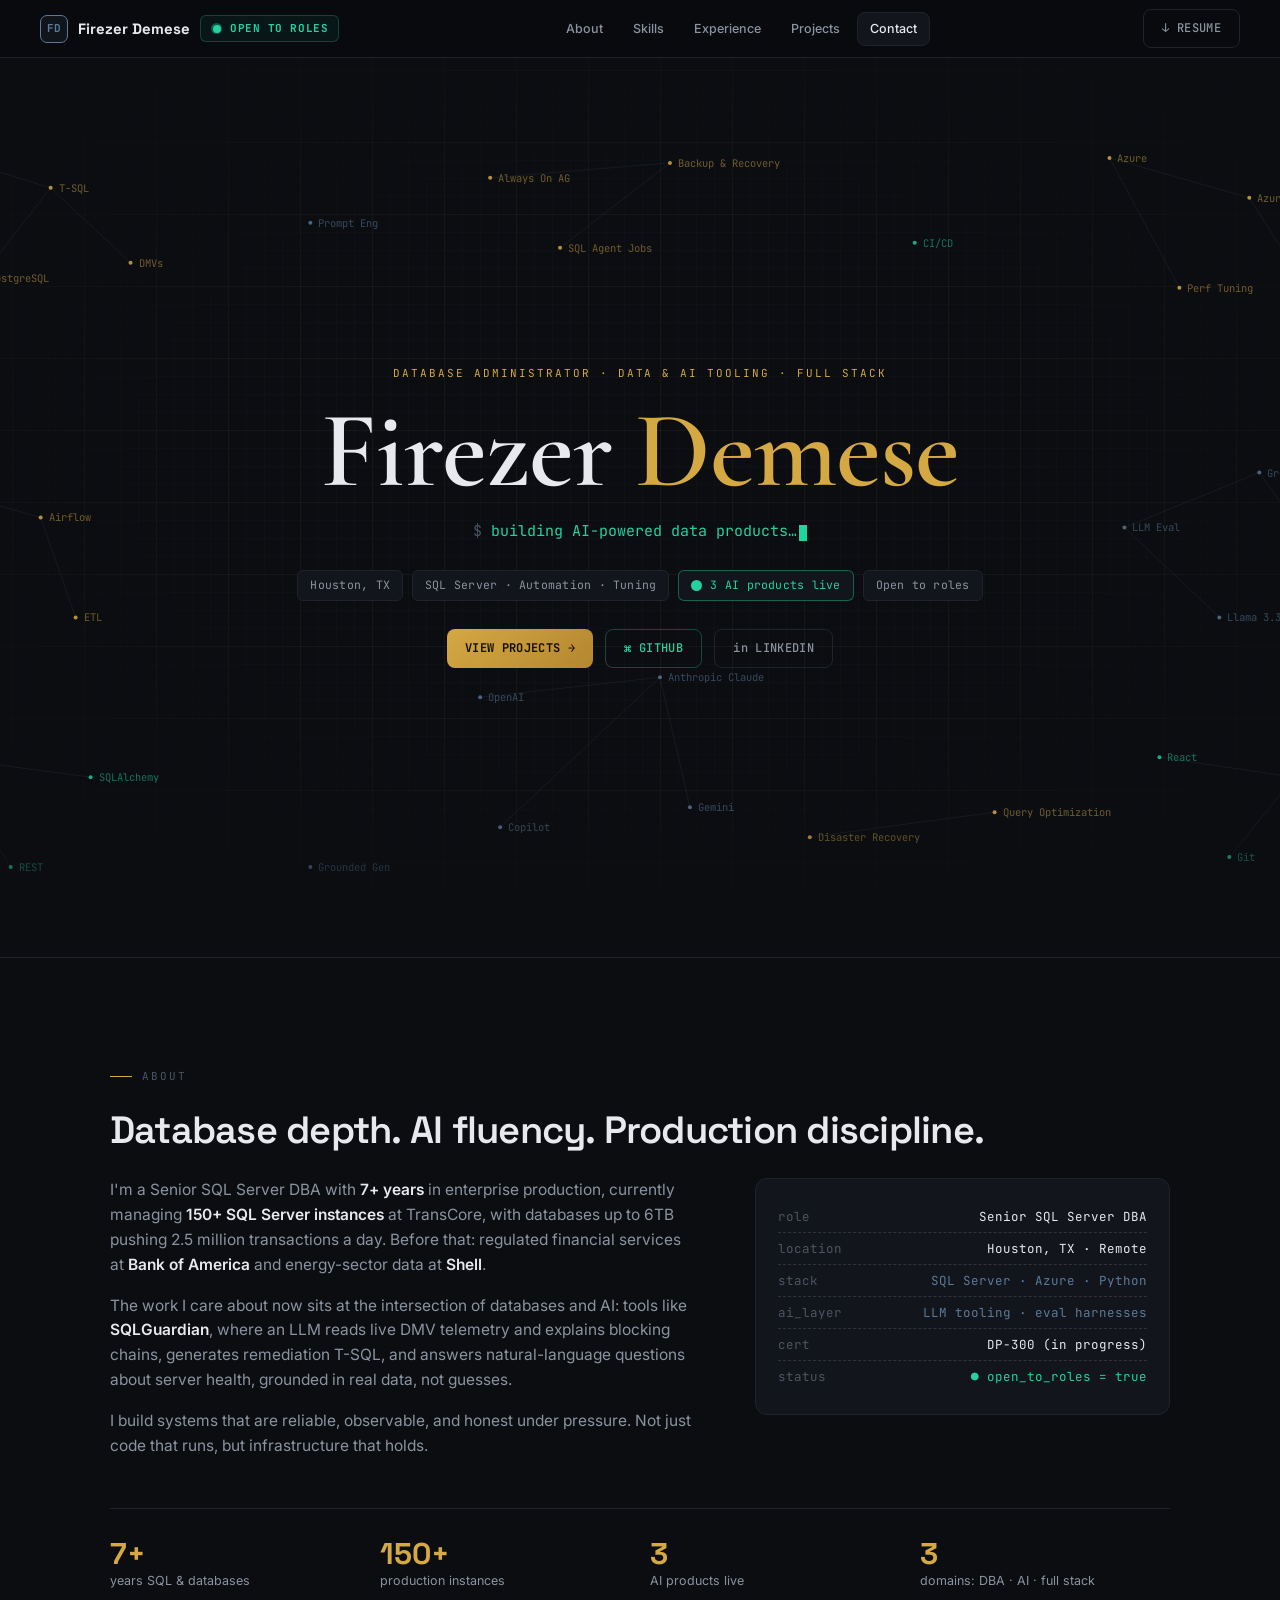
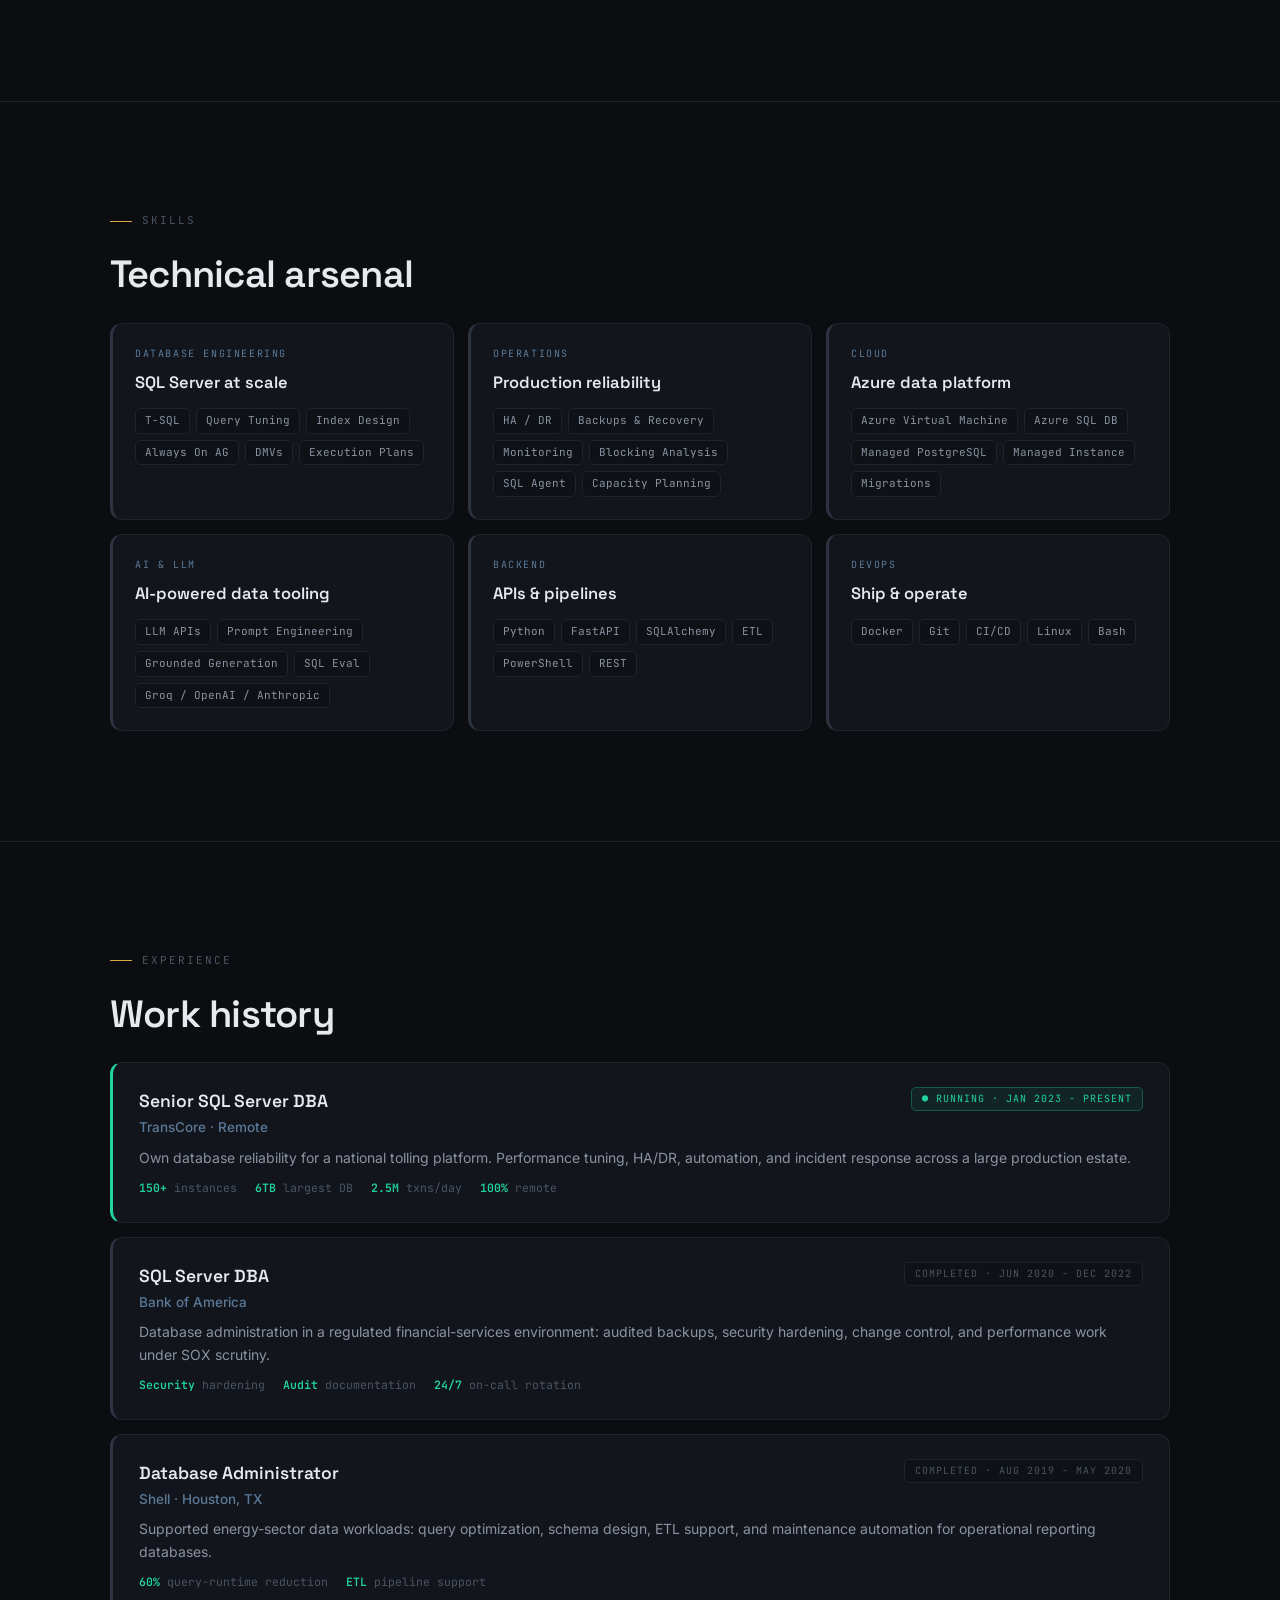
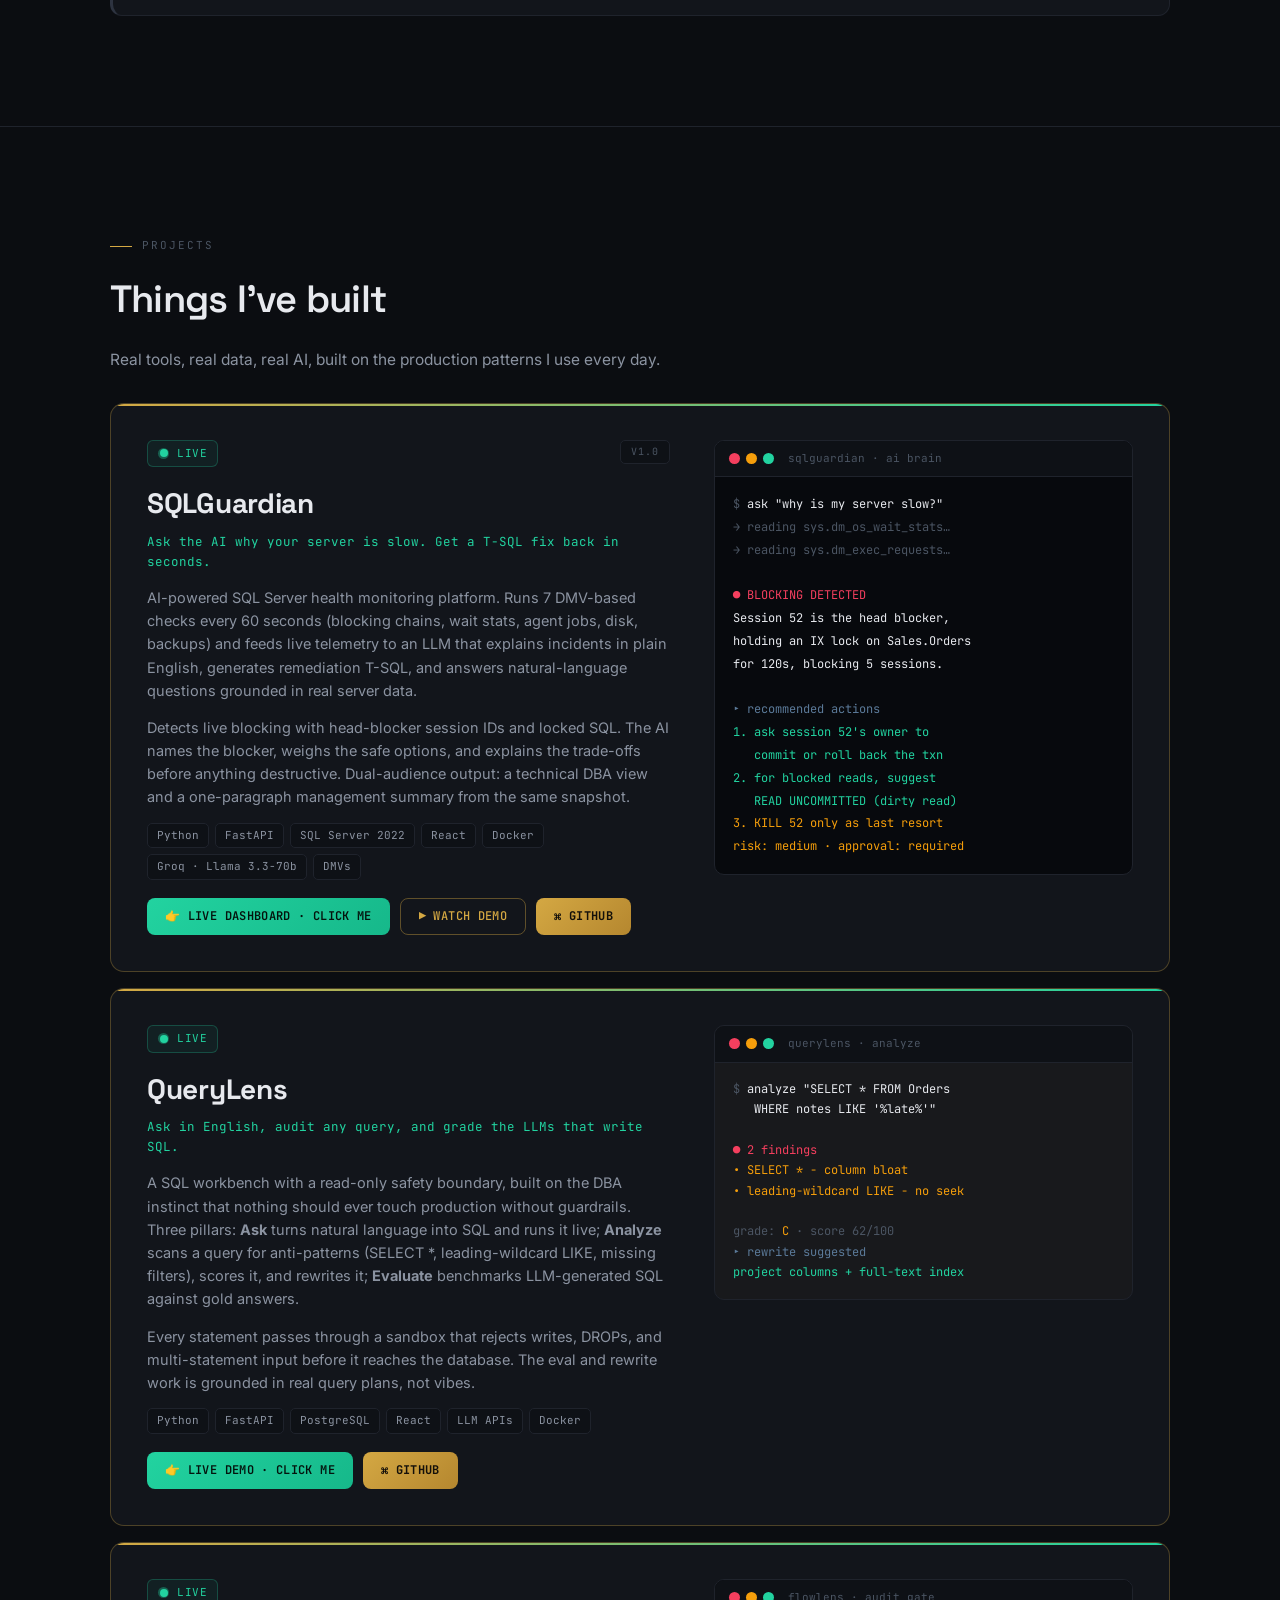
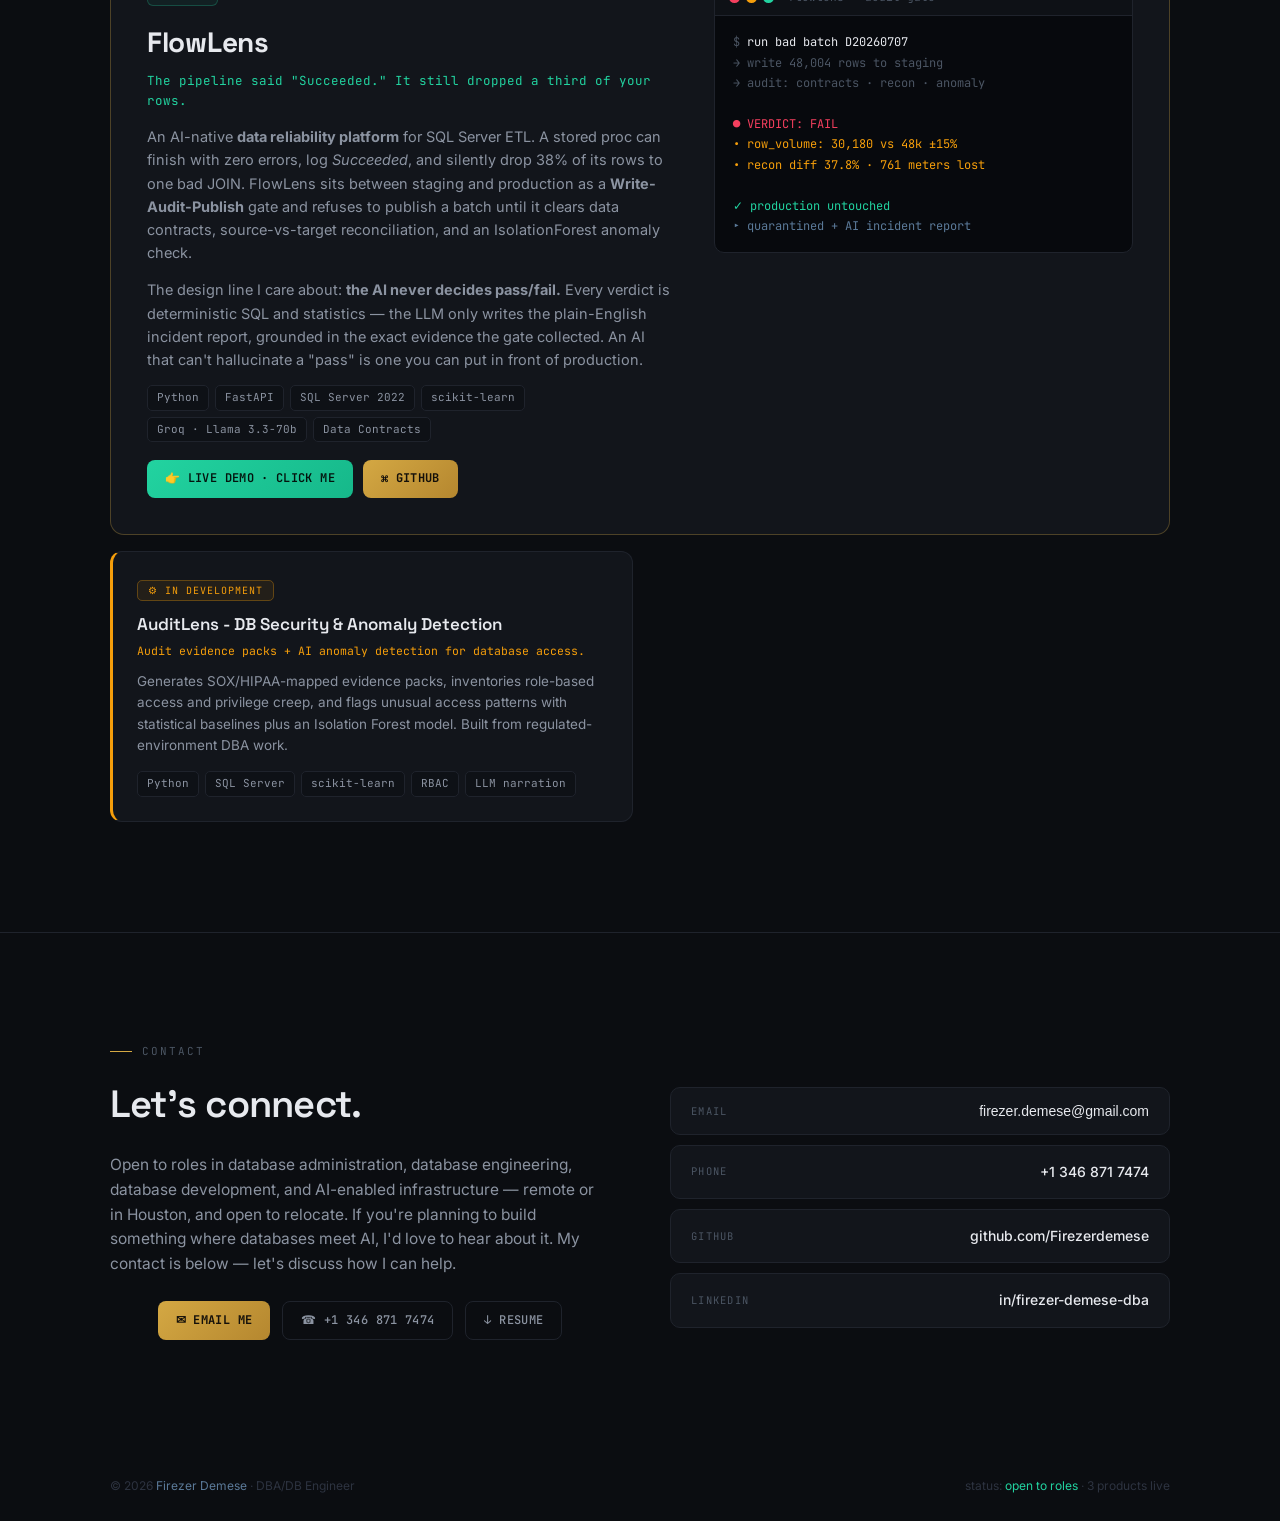
==== commit c49715e0: "revert: back to original constellation layout, refined per feedback The full glassmorphism/aurora re" ====
--- a/index.html
+++ b/index.html
@@ -3,371 +3,313 @@
 <head>
 <meta charset="UTF-8" />
 <meta name="viewport" content="width=device-width, initial-scale=1.0" />
-<meta name="description" content="Firezer Demese - Senior SQL Server DBA & AI Data Tooling Engineer. 150+ production instances, 6TB databases, 2.5M daily transactions. 3 AI products live." />
+<meta name="description" content="Firezer Demese - Senior SQL Server DBA & AI Data Tooling Engineer. 150+ production instances, 6TB databases, 2.5M daily transactions." />
 <title>Firezer Demese | DBA · Data & AI Tooling</title>
 <link rel="icon" href="data:image/svg+xml,%3Csvg xmlns='http://www.w3.org/2000/svg' viewBox='0 0 32 32'%3E%3Crect width='32' height='32' rx='7' fill='%238b5cf6'/%3E%3Ctext x='16' y='22' font-family='Arial,Helvetica,sans-serif' font-size='15' font-weight='700' fill='%23ffffff' text-anchor='middle'%3EFD%3C/text%3E%3C/svg%3E">
 <link rel="preconnect" href="https://fonts.googleapis.com">
 <link rel="preconnect" href="https://fonts.gstatic.com" crossorigin>
-<link href="https://fonts.googleapis.com/css2?family=Space+Grotesk:wght@400;500;600;700&family=Inter:wght@400;500;600;700&family=JetBrains+Mono:wght@400;500;600&display=swap" rel="stylesheet">
+<link href="https://fonts.googleapis.com/css2?family=Cormorant+Garamond:wght@500;600;700&family=Space+Grotesk:wght@400;500;600;700&family=Inter:wght@400;500;600&family=JetBrains+Mono:wght@400;500;600&display=swap" rel="stylesheet">
 <style>
-/* ============================================================ tokens ==== */
 :root{
-  --bg:#070a12;
-  --text:#eef1f8; --text-2:#a3adc2; --text-3:#5f6980;
-  --violet:#8b5cf6; --violet-2:#6d5df0; --indigo:#4f46e5;
-  --green:#22d3a0; --gold:#e0b45c; --red:#fb5e7a; --amber:#f5a524;
-  --glass:rgba(255,255,255,.05);
-  --glass-2:rgba(255,255,255,.03);
-  --glass-brd:rgba(255,255,255,.11);
-  --glass-brd-hi:rgba(255,255,255,.22);
-  --blur:18px;
-  --r-lg:22px; --r-md:16px; --r-sm:10px;
-  --ease-out:cubic-bezier(.16,1,.3,1);
+  --bg:#0b0d11; --surface:#12151b; --surface2:#0e1116; --border:#1f232c;
+  --text:#e7e9ee; --muted:#8b93a1; --dim:#4b5563; --faint:#2d3340;
+  --green:#22d3a0; --amber:#f59e0b; --red:#f43f5e;
+  /* muted steel-blue: secondary/AI accent (kept deliberately quiet, not violet) */
+  --violet:#5b7a99; --violet2:#3f5c78;
+  /* warm gold: the one accent that gets to be loud (name, CTA, stat highlights) */
+  --accent:#d4a843; --accent-deep:#b5872f;
 }
 *,*::before,*::after{box-sizing:border-box;margin:0;padding:0}
 html{scroll-behavior:smooth}
-body{
-  background:var(--bg);color:var(--text);
-  font-family:'Inter',system-ui,sans-serif;font-size:15.5px;line-height:1.65;
-  -webkit-font-smoothing:antialiased;overflow-x:hidden;
-}
+@media (prefers-reduced-motion:reduce){html{scroll-behavior:auto}*{animation-duration:.01ms!important;animation-iteration-count:1!important;transition-duration:.01ms!important}}
+body{background:var(--bg);color:var(--text);font-family:'Inter',system-ui,sans-serif;line-height:1.6;-webkit-font-smoothing:antialiased}
 a{color:inherit;text-decoration:none}
-::selection{background:rgba(139,92,246,.4)}
-:focus-visible{outline:2px solid var(--violet);outline-offset:3px;border-radius:6px}
-::-webkit-scrollbar{width:9px}
-::-webkit-scrollbar-track{background:var(--bg)}
-::-webkit-scrollbar-thumb{background:rgba(255,255,255,.12);border-radius:5px}
-::-webkit-scrollbar-thumb:hover{background:rgba(255,255,255,.2)}
-
-/* ====================================================== aurora field ==== */
-.aurora{position:fixed;inset:0;z-index:-2;overflow:hidden;pointer-events:none}
-.orb{position:absolute;border-radius:50%;filter:blur(110px);opacity:.5;will-change:transform}
-.orb-1{width:56vw;height:56vw;left:-14vw;top:-18vw;background:radial-gradient(circle at 35% 35%,#6d28d9,transparent 65%);animation:drift1 26s ease-in-out infinite alternate}
-.orb-2{width:44vw;height:44vw;right:-12vw;top:4vh;background:radial-gradient(circle at 60% 40%,#4f46e5,transparent 65%);animation:drift2 32s ease-in-out infinite alternate}
-.orb-3{width:40vw;height:40vw;left:16vw;bottom:-22vw;background:radial-gradient(circle at 50% 50%,#0d9488,transparent 65%);opacity:.38;animation:drift3 29s ease-in-out infinite alternate}
-.orb-4{width:26vw;height:26vw;right:14vw;bottom:-6vw;background:radial-gradient(circle at 50% 50%,#b98a2e,transparent 62%);opacity:.26;animation:drift1 36s ease-in-out infinite alternate-reverse}
-@keyframes drift1{from{transform:translate(0,0) scale(1)}to{transform:translate(9vw,7vh) scale(1.12)}}
-@keyframes drift2{from{transform:translate(0,0) scale(1.05)}to{transform:translate(-8vw,10vh) scale(.94)}}
-@keyframes drift3{from{transform:translate(0,0) scale(1)}to{transform:translate(11vw,-8vh) scale(1.15)}}
-/* fine grid + noise for texture */
-.aurora::before{content:"";position:absolute;inset:0;
-  background-image:linear-gradient(rgba(255,255,255,.028) 1px,transparent 1px),linear-gradient(90deg,rgba(255,255,255,.028) 1px,transparent 1px);
-  background-size:56px 56px;
-  -webkit-mask-image:radial-gradient(ellipse 90% 70% at 50% 30%,#000 30%,transparent 78%);
-  mask-image:radial-gradient(ellipse 90% 70% at 50% 30%,#000 30%,transparent 78%)}
-.aurora::after{content:"";position:absolute;inset:0;opacity:.5;
-  background-image:url("data:image/svg+xml,%3Csvg xmlns='http://www.w3.org/2000/svg' width='140' height='140'%3E%3Cfilter id='n'%3E%3CfeTurbulence type='fractalNoise' baseFrequency='0.9' numOctaves='2'/%3E%3CfeColorMatrix values='0 0 0 0 1 0 0 0 0 1 0 0 0 0 1 0 0 0 0.035 0'/%3E%3C/filter%3E%3Crect width='140' height='140' filter='url(%23n)'/%3E%3C/svg%3E")}
-
-/* =========================================================== helpers ==== */
-.wrap{max-width:1150px;margin:0 auto;padding:0 clamp(18px,4.5vw,44px)}
-section{padding:clamp(72px,10vw,128px) 0;position:relative}
-.eyebrow{font-family:'JetBrains Mono',monospace;font-size:11px;letter-spacing:.22em;text-transform:uppercase;
-  color:var(--text-3);display:flex;align-items:center;gap:12px;margin-bottom:18px}
-.eyebrow::before{content:"";width:26px;height:1px;background:linear-gradient(90deg,var(--violet),transparent)}
-h2{font-family:'Space Grotesk',sans-serif;font-size:clamp(28px,4vw,44px);font-weight:700;letter-spacing:-.025em;
-  margin-bottom:16px;text-wrap:balance}
-.lede{color:var(--text-2);max-width:620px;font-size:16px}
-.grad-text{background:linear-gradient(100deg,var(--violet) 0%,#a78bfa 40%,var(--green) 100%);
-  -webkit-background-clip:text;background-clip:text;color:transparent}
-.gold-text{background:linear-gradient(100deg,#f0cd8a,#d4a843 55%,#a97f2c);-webkit-background-clip:text;background-clip:text;color:transparent}
-
-/* glass primitive */
-.glass{background:var(--glass);border:1px solid var(--glass-brd);border-radius:var(--r-lg);
-  backdrop-filter:blur(var(--blur));-webkit-backdrop-filter:blur(var(--blur));
-  box-shadow:0 18px 48px rgba(3,5,12,.45),inset 0 1px 0 rgba(255,255,255,.08);
-  position:relative}
-.glass-hover{transition:transform .45s var(--ease-out),border-color .3s,box-shadow .45s var(--ease-out)}
-.glass-hover:hover{transform:translateY(-5px);border-color:var(--glass-brd-hi);
-  box-shadow:0 26px 64px rgba(3,5,12,.6),0 0 0 1px rgba(139,92,246,.14),0 0 44px -8px rgba(139,92,246,.25),inset 0 1px 0 rgba(255,255,255,.1)}
-
-/* buttons */
-.btn{display:inline-flex;align-items:center;gap:9px;font-family:'JetBrains Mono',monospace;font-size:12.5px;font-weight:600;
-  letter-spacing:.04em;padding:13px 24px;border-radius:100px;cursor:pointer;transition:all .3s var(--ease-out);
-  border:1px solid var(--glass-brd);background:var(--glass);backdrop-filter:blur(12px);-webkit-backdrop-filter:blur(12px);color:var(--text-2);position:relative;overflow:hidden;white-space:nowrap}
-.btn:hover{color:var(--text);border-color:var(--glass-brd-hi);transform:translateY(-2px)}
-.btn.primary{background:linear-gradient(120deg,var(--violet) 0%,var(--indigo) 100%);border:none;color:#fff;
-  box-shadow:0 8px 28px -6px rgba(109,93,240,.55)}
-.btn.primary::after{content:"";position:absolute;inset:0;background:linear-gradient(110deg,transparent 30%,rgba(255,255,255,.35) 50%,transparent 70%);
-  transform:translateX(-110%);transition:transform .7s var(--ease-out)}
-.btn.primary:hover::after{transform:translateX(110%)}
-.btn.primary:hover{box-shadow:0 12px 36px -6px rgba(109,93,240,.7)}
-.btn.live{background:linear-gradient(120deg,var(--green),#0ea77c);border:none;color:#03150e;font-weight:700;
-  box-shadow:0 8px 28px -6px rgba(34,211,160,.5);animation:livePulse 2.2s ease-in-out infinite}
-.btn.live:hover{color:#03150e;box-shadow:0 12px 38px -4px rgba(34,211,160,.65)}
-@keyframes livePulse{0%,100%{box-shadow:0 8px 28px -6px rgba(34,211,160,.5)}50%{box-shadow:0 8px 34px -2px rgba(34,211,160,.72)}}
-.btn.watch{color:var(--gold);border-color:rgba(224,180,92,.35)}
-.btn.watch:hover{color:var(--gold);border-color:rgba(224,180,92,.65);background:rgba(224,180,92,.07)}
-
-/* chips */
-.chip{display:inline-flex;align-items:center;gap:8px;font-family:'JetBrains Mono',monospace;font-size:11.5px;
-  color:var(--text-2);background:var(--glass);border:1px solid var(--glass-brd);border-radius:100px;padding:7px 15px;
-  backdrop-filter:blur(12px);-webkit-backdrop-filter:blur(12px)}
-.chip.live{color:var(--green);border-color:rgba(34,211,160,.32)}
-.pulse-dot{position:relative;width:9px;height:9px;flex-shrink:0}
-.pulse-dot::before{content:"";position:absolute;inset:0;border-radius:50%;background:var(--green);opacity:.4;animation:ping 1.9s cubic-bezier(0,0,.2,1) infinite}
-.pulse-dot::after{content:"";position:absolute;inset:1.5px;border-radius:50%;background:var(--green)}
+::selection{background:rgba(91,122,153,.4)}
+:focus-visible{outline:2px solid var(--violet);outline-offset:3px;border-radius:4px}
+::-webkit-scrollbar{width:8px}::-webkit-scrollbar-track{background:var(--bg)}::-webkit-scrollbar-thumb{background:var(--faint);border-radius:4px}
+
+/* ---------- scroll progress ---------- */
+#progress{position:fixed;top:0;left:0;height:2px;width:0;background:linear-gradient(90deg,var(--accent),var(--green));z-index:1000;transition:width .1s linear}
+
+/* ---------- topbar ---------- */
+.topbar{position:sticky;top:0;z-index:900;height:58px;display:flex;align-items:center;justify-content:space-between;
+  padding:0 clamp(16px,4vw,40px);background:rgba(9,11,15,.85);backdrop-filter:blur(12px);border-bottom:1px solid var(--border)}
+.brand{display:flex;align-items:center;gap:10px;font-family:'Space Grotesk',sans-serif;font-weight:700;font-size:15px}
+.brand .mark{width:28px;height:28px;border:1px solid var(--violet);border-radius:7px;display:grid;place-items:center;
+  font-family:'JetBrains Mono',monospace;font-size:11px;color:var(--violet);background:rgba(91,122,153,.1)}
+.status-chip{display:flex;align-items:center;gap:8px;font-family:'JetBrains Mono',monospace;font-size:11px;color:var(--green);
+  border:1px solid rgba(34,211,160,.25);background:rgba(34,211,160,.06);border-radius:6px;padding:4px 10px;letter-spacing:.05em}
+.pulse{position:relative;width:11px;height:11px;flex-shrink:0}
+.pulse::before{content:"";position:absolute;inset:0;border-radius:50%;background:var(--green);opacity:.35;animation:ping 1.8s cubic-bezier(0,0,.2,1) infinite}
+.pulse::after{content:"";position:absolute;inset:1.5px;border-radius:50%;background:var(--green)}
 @keyframes ping{75%,100%{transform:scale(2.4);opacity:0}}
-.tag{font-family:'JetBrains Mono',monospace;font-size:11px;color:var(--text-2);background:rgba(255,255,255,.045);
-  border:1px solid rgba(255,255,255,.09);border-radius:7px;padding:4px 10px}
-.tags{display:flex;flex-wrap:wrap;gap:7px}
-
-/* ========================================================== progress ==== */
-#progress{position:fixed;top:0;left:0;height:2px;width:0;z-index:1200;
-  background:linear-gradient(90deg,var(--violet),var(--green));box-shadow:0 0 12px rgba(139,92,246,.7)}
-
-/* ============================================================ navbar ==== */
-.nav-wrap{position:fixed;top:18px;left:0;right:0;z-index:1000;display:flex;justify-content:center;padding:0 16px}
-.navbar{display:flex;align-items:center;gap:6px;padding:9px 10px 9px 18px;border-radius:100px;
-  background:rgba(10,13,22,.62);border:1px solid var(--glass-brd);
-  backdrop-filter:blur(22px) saturate(1.5);-webkit-backdrop-filter:blur(22px) saturate(1.5);
-  box-shadow:0 12px 40px rgba(3,5,12,.5),inset 0 1px 0 rgba(255,255,255,.07);
-  transition:box-shadow .4s,border-color .4s}
-.navbar.scrolled{border-color:var(--glass-brd-hi);box-shadow:0 16px 48px rgba(3,5,12,.65),inset 0 1px 0 rgba(255,255,255,.09)}
-.nav-brand{display:flex;align-items:center;gap:10px;font-family:'Space Grotesk',sans-serif;font-weight:700;font-size:14.5px;margin-right:10px}
-.nav-brand .mark{width:30px;height:30px;border-radius:9px;display:grid;place-items:center;font-family:'JetBrains Mono',monospace;
-  font-size:11px;font-weight:700;color:#fff;background:linear-gradient(135deg,var(--violet),var(--indigo));
-  box-shadow:0 4px 14px -2px rgba(109,93,240,.6)}
-.navbar nav{display:flex;align-items:center;gap:2px}
-.navbar nav a{font-size:12.5px;font-weight:500;color:var(--text-2);padding:8px 13px;border-radius:100px;transition:.2s}
-.navbar nav a:hover{color:var(--text);background:rgba(255,255,255,.06)}
-.navbar nav a.active{color:var(--text);background:rgba(139,92,246,.16)}
-.nav-cta{font-family:'JetBrains Mono',monospace;font-size:11.5px;font-weight:600;color:#fff;padding:9px 18px;border-radius:100px;
-  background:linear-gradient(120deg,var(--violet),var(--indigo));margin-left:8px;transition:.25s;box-shadow:0 4px 16px -4px rgba(109,93,240,.6)}
-.nav-cta:hover{filter:brightness(1.15);transform:translateY(-1px)}
-@media(max-width:920px){.navbar nav{display:none}.nav-cta{margin-left:4px}}
-
-/* ============================================================== hero ==== */
-.hero{min-height:100svh;display:flex;flex-direction:column;align-items:center;justify-content:center;
-  text-align:center;padding:130px 18px 60px;position:relative}
-.hero-badge{margin-bottom:26px}
-.hero h1{font-family:'Space Grotesk',sans-serif;font-size:clamp(50px,9.6vw,116px);font-weight:700;line-height:.98;
-  letter-spacing:-.045em;margin-bottom:20px;text-wrap:balance}
-.hero h1 .l1{display:block;color:var(--text)}
-.hero h1 .l2{display:block}
-.typed-line{font-family:'JetBrains Mono',monospace;font-size:clamp(13px,1.8vw,16px);color:var(--green);min-height:1.8em;margin-bottom:34px}
-.typed-line .prompt{color:var(--text-3)}
-.cursor{display:inline-block;width:9px;height:1.1em;background:var(--green);vertical-align:text-bottom;margin-left:3px;animation:blink 1s steps(1) infinite}
+nav{display:flex;align-items:center;gap:4px}
+nav a{font-size:12.5px;font-weight:500;color:var(--muted);padding:6px 12px;border-radius:8px;border:1px solid transparent;transition:.18s}
+nav a:hover{color:var(--text)}
+nav a.active{color:var(--text);background:var(--surface);border-color:var(--border)}
+.btn{display:inline-flex;align-items:center;gap:8px;font-family:'JetBrains Mono',monospace;font-size:12px;font-weight:500;
+  padding:9px 18px;border-radius:8px;border:1px solid var(--border);color:var(--muted);transition:.18s;cursor:pointer;background:transparent;letter-spacing:.03em}
+.btn:hover{color:var(--text);border-color:var(--dim)}
+.btn.primary{background:linear-gradient(135deg,var(--accent),var(--accent-deep));border:none;color:#14100a;font-weight:700}
+.btn.primary:hover{filter:brightness(1.1)}
+.btn.ghost-green{color:var(--green);border-color:rgba(34,211,160,.3)}
+.btn.ghost-green:hover{background:rgba(34,211,160,.07)}
+.btn.live-cta{background:linear-gradient(135deg,var(--green),#16b88a);border:none;color:#04130d;font-weight:600;
+  animation:ctaPulse 1.6s ease-in-out infinite;position:relative}
+.btn.live-cta:hover{color:#04130d;filter:brightness(1.1);transform:translateY(-1px)}
+@keyframes ctaPulse{
+  0%,100%{box-shadow:0 0 0 0 rgba(34,211,160,.5)}
+  50%{box-shadow:0 0 14px 3px rgba(34,211,160,.45)}}
+@media(prefers-reduced-motion:reduce){.btn.live-cta{animation:none}}
+@media(max-width:880px){nav{display:none}}
+
+/* ---------- layout ---------- */
+.wrap{max-width:1140px;margin:0 auto;padding:0 clamp(18px,4.5vw,40px)}
+section{padding:clamp(64px,9vw,110px) 0;border-bottom:1px solid var(--border)}
+.eyebrow{font-family:'JetBrains Mono',monospace;font-size:11px;letter-spacing:.18em;color:var(--dim);text-transform:uppercase;margin-bottom:14px;display:flex;align-items:center;gap:10px}
+.eyebrow::before{content:"";width:22px;height:1px;background:var(--accent)}
+h2{font-family:'Space Grotesk',sans-serif;font-size:clamp(26px,3.6vw,38px);font-weight:600;letter-spacing:-.02em;margin-bottom:18px}
+.lede{color:var(--muted);max-width:640px;font-size:15.5px}
+
+/* ---------- reveal ---------- */
+.reveal{opacity:0;transform:translateY(22px);transition:opacity .65s ease,transform .65s ease}
+.reveal.in{opacity:1;transform:none}
+
+/* ---------- hero (floating constellation) ---------- */
+.hero{min-height:100vh;display:flex;align-items:center;justify-content:center;text-align:center;
+  padding:clamp(80px,12vh,120px) 18px clamp(70px,10vh,110px);border-bottom:1px solid var(--border);position:relative;overflow:hidden}
+.hero-inner{position:relative;z-index:3;max-width:880px;width:100%}
+.hero .eyebrow{color:var(--accent);justify-content:center}
+.hero .eyebrow::before{display:none}
+.hero h1{font-family:'Cormorant Garamond',serif;font-size:clamp(52px,10vw,108px);font-weight:600;letter-spacing:-.01em;line-height:1;margin-bottom:14px}
+.hero h1 .accent{color:var(--accent)}
+.typed-line{font-family:'JetBrains Mono',monospace;font-size:clamp(12.5px,1.7vw,15px);color:var(--green);min-height:1.7em;margin-bottom:26px}
+.typed-line .prompt{color:var(--dim)}
+.cursor{display:inline-block;width:8px;height:1.05em;background:var(--green);vertical-align:text-bottom;margin-left:2px;animation:blink 1s steps(1) infinite}
 @keyframes blink{50%{opacity:0}}
-.hero-ctas{display:flex;gap:14px;flex-wrap:wrap;justify-content:center;margin-bottom:52px}
-
-/* glass stat strip */
-.stat-strip{display:grid;grid-template-columns:repeat(4,1fr);gap:0;max-width:820px;width:100%;overflow:hidden;padding:6px}
-.stat-strip>div{padding:20px 14px;display:flex;flex-direction:column;gap:3px;align-items:center;position:relative}
-.stat-strip>div+div::before{content:"";position:absolute;left:0;top:22%;bottom:22%;width:1px;background:linear-gradient(180deg,transparent,rgba(255,255,255,.14),transparent)}
-.stat-strip b{font-family:'Space Grotesk',sans-serif;font-size:clamp(22px,3vw,32px);font-weight:700;letter-spacing:-.02em;font-variant-numeric:tabular-nums}
-.stat-strip span{font-size:11.5px;color:var(--text-3);letter-spacing:.02em}
-@media(max-width:640px){.stat-strip{grid-template-columns:repeat(2,1fr)}.stat-strip>div:nth-child(3)::before{display:none}}
-
-/* hero entrance choreography */
-.h-anim{opacity:0;transform:translateY(26px);filter:blur(10px)}
-.loaded .h-anim{opacity:1;transform:none;filter:blur(0);transition:opacity .9s var(--ease-out),transform .9s var(--ease-out),filter .9s var(--ease-out)}
-.loaded .h-d1{transition-delay:.05s}.loaded .h-d2{transition-delay:.18s}.loaded .h-d3{transition-delay:.34s}
-.loaded .h-d4{transition-delay:.5s}.loaded .h-d5{transition-delay:.66s}
-
-.scroll-hint{position:absolute;bottom:26px;left:50%;transform:translateX(-50%);display:flex;flex-direction:column;align-items:center;gap:8px;
-  color:var(--text-3);font-family:'JetBrains Mono',monospace;font-size:10px;letter-spacing:.22em}
-.scroll-hint .wheel{width:22px;height:34px;border:1.5px solid rgba(255,255,255,.22);border-radius:12px;position:relative}
-.scroll-hint .wheel::after{content:"";position:absolute;left:50%;top:7px;width:3px;height:7px;margin-left:-1.5px;border-radius:3px;
-  background:var(--violet);animation:wheel 1.8s ease-in-out infinite}
-@keyframes wheel{0%{opacity:1;transform:translateY(0)}70%{opacity:0;transform:translateY(10px)}100%{opacity:0}}
-
-/* ==================================================== scroll reveals ==== */
-.reveal{opacity:0;transform:translateY(30px);filter:blur(6px);
-  transition:opacity .85s var(--ease-out),transform .85s var(--ease-out),filter .85s var(--ease-out)}
-.reveal.in{opacity:1;transform:none;filter:blur(0)}
-.reveal[data-delay="1"]{transition-delay:.1s}.reveal[data-delay="2"]{transition-delay:.2s}
-.reveal[data-delay="3"]{transition-delay:.3s}.reveal[data-delay="4"]{transition-delay:.4s}
-
-/* ============================================================= about ==== */
-.about-grid{display:grid;grid-template-columns:1.35fr 1fr;gap:clamp(20px,3vw,32px);align-items:stretch}
-@media(max-width:900px){.about-grid{grid-template-columns:1fr}}
-.about-card{padding:clamp(26px,3.5vw,40px)}
-.about-card p{color:var(--text-2);margin-bottom:16px;font-size:15.5px}
-.about-card p:last-child{margin-bottom:0}
-.about-card strong{color:var(--text);font-weight:600}
-.sys-card{padding:26px;font-family:'JetBrains Mono',monospace;font-size:12.5px;line-height:2.1;align-self:stretch;display:flex;flex-direction:column;justify-content:center}
-.sys-card .row{display:flex;justify-content:space-between;gap:14px;border-bottom:1px dashed rgba(255,255,255,.08);padding:4px 0}
+
+/* hero badges */
+.hero-badges{display:flex;gap:9px;justify-content:center;flex-wrap:wrap;margin-bottom:28px}
+.hbadge{font-family:'JetBrains Mono',monospace;font-size:11.5px;color:var(--muted);border:1px solid var(--border);
+  background:var(--surface);border-radius:6px;padding:5px 12px;letter-spacing:.02em}
+.hbadge.live{color:var(--green);border-color:rgba(34,211,160,.4);display:inline-flex;align-items:center;gap:8px}
+.hbadge.live::before{content:"";width:11px;height:11px;border-radius:50%;background:var(--green);
+  box-shadow:0 0 0 0 rgba(34,211,160,.6);animation:livedot 1.5s ease-out infinite}
+@keyframes livedot{0%{box-shadow:0 0 0 0 rgba(34,211,160,.55)}70%{box-shadow:0 0 0 8px rgba(34,211,160,0)}100%{box-shadow:0 0 0 0 rgba(34,211,160,0)}}
+.hero-ctas{display:flex;gap:12px;flex-wrap:wrap;justify-content:center}
+
+/* fabric sheet under the constellation */
+.fabric{position:absolute;inset:-60px;z-index:0;pointer-events:none;
+  background-image:
+    linear-gradient(rgba(212,168,67,.045) 1px,transparent 1px),
+    linear-gradient(90deg,rgba(212,168,67,.045) 1px,transparent 1px),
+    linear-gradient(rgba(91,122,153,.04) 1px,transparent 1px),
+    linear-gradient(90deg,rgba(91,122,153,.04) 1px,transparent 1px);
+  background-size:72px 72px,72px 72px,18px 18px,18px 18px;
+  -webkit-mask-image:radial-gradient(ellipse 78% 66% at 50% 46%,#000 32%,transparent 82%);
+  mask-image:radial-gradient(ellipse 78% 66% at 50% 46%,#000 32%,transparent 82%);
+  animation:fabric 20s ease-in-out infinite;transform-origin:center}
+@keyframes fabric{
+  0%,100%{transform:perspective(900px) rotateX(.5deg) rotateY(-.4deg) translateY(0)}
+  25%{transform:perspective(900px) rotateX(-.5deg) rotateY(.5deg) translateY(-6px)}
+  50%{transform:perspective(900px) rotateX(.4deg) rotateY(.5deg) translateY(5px)}
+  75%{transform:perspective(900px) rotateX(-.5deg) rotateY(-.4deg) translateY(-4px)}}
+
+/* constellation svg */
+.constellation{position:absolute;inset:0;width:100%;height:100%;z-index:1;pointer-events:none}
+.constellation .node-text{font-family:'JetBrains Mono',monospace;font-size:10.5px;opacity:.5}
+.constellation .node-text.de{fill:var(--accent)}
+.constellation .node-text.ai{fill:var(--violet);opacity:.55}
+.constellation .node-text.fs{fill:var(--green);opacity:.5}
+.constellation .node-dot{r:2}
+.constellation .node-dot.de{fill:var(--accent);opacity:.85}
+.constellation .node-dot.ai{fill:var(--violet);opacity:.8}
+.constellation .node-dot.fs{fill:var(--green);opacity:.8}
+.constellation .node-line{stroke:var(--faint);stroke-width:.7;opacity:.5}
+.cluster{transform-origin:center}
+.cl1{animation:drift1 26s ease-in-out infinite}.cl2{animation:drift2 31s ease-in-out infinite}
+.cl3{animation:drift3 28s ease-in-out infinite}.cl4{animation:drift4 34s ease-in-out infinite}
+.cl5{animation:drift2 30s ease-in-out infinite reverse}.cl6{animation:drift1 27s ease-in-out infinite reverse}
+.cl7{animation:drift3 38s ease-in-out infinite}.cl8{animation:drift4 32s ease-in-out infinite reverse}
+.cl9{animation:drift2 27s ease-in-out infinite}.cl10{animation:drift1 33s ease-in-out infinite reverse}
+@keyframes drift1{0%,100%{transform:translate(0,0)}33%{transform:translate(24px,-16px)}66%{transform:translate(-14px,20px)}}
+@keyframes drift2{0%,100%{transform:translate(0,0)}50%{transform:translate(-24px,14px)}}
+@keyframes drift3{0%,100%{transform:translate(0,0)}25%{transform:translate(18px,16px)}75%{transform:translate(-16px,-14px)}}
+@keyframes drift4{0%,100%{transform:translate(0,0)}40%{transform:translate(-20px,-12px)}80%{transform:translate(14px,20px)}}
+/* each node bobs AND breathes in/out of view on its own cycle, so the field
+   is always partially fading — some keywords settling in as others recede,
+   rather than one fixed static cast of characters */
+.constellation .bob{animation:bob 6s ease-in-out infinite,twinkle 15s ease-in-out infinite}
+.constellation .bob:nth-of-type(2n){animation-duration:7.5s,19s;animation-delay:-2s,-4s}
+.constellation .bob:nth-of-type(3n){animation-duration:8.5s,22s;animation-delay:-4s,-9s}
+.constellation .bob:nth-of-type(4n){animation-duration:6.8s,17s;animation-delay:-3s,-2s}
+.constellation .bob:nth-of-type(5n){animation-duration:9.5s,25s;animation-delay:-1s,-14s}
+.constellation .bob:nth-of-type(7n){animation-duration:7.2s,20s;animation-delay:-5s,-6s}
+@keyframes bob{0%,100%{transform:translateY(0)}50%{transform:translateY(-5px)}}
+@keyframes twinkle{0%,100%{opacity:0}12%{opacity:1}55%{opacity:1}72%{opacity:0}}
+/* soft fade at hero bottom so gold hero melts into the violet/green body */
+.hero::after{content:"";position:absolute;left:0;right:0;bottom:0;height:140px;z-index:2;pointer-events:none;
+  background:linear-gradient(to bottom,transparent,var(--bg))}
+@media(prefers-reduced-motion:reduce){.fabric,.cluster,.constellation .bob{animation:none!important}}
+
+/* ---------- about ---------- */
+.about-grid{display:grid;grid-template-columns:1.4fr 1fr;gap:clamp(28px,5vw,64px);align-items:start}
+@media(max-width:880px){.about-grid{grid-template-columns:1fr}}
+.about-grid p{color:var(--muted);font-size:15.5px;margin-bottom:16px}
+.about-grid p strong{color:var(--text);font-weight:600}
+.sys-card{background:var(--surface);border:1px solid var(--border);border-radius:12px;padding:22px;font-family:'JetBrains Mono',monospace;font-size:12.5px;line-height:2}
+.sys-card .row{display:flex;justify-content:space-between;gap:14px;border-bottom:1px dashed var(--faint);padding:3px 0}
 .sys-card .row:last-child{border-bottom:none}
-.sys-card .k{color:var(--text-3)}
+.sys-card .k{color:var(--dim)}
 .sys-card .ok{color:var(--green)}
-.sys-card .vi{color:#a78bfa}
-
-/* ============================================================ skills ==== */
-.skills-grid{display:grid;grid-template-columns:repeat(3,1fr);gap:16px}
+.sys-card .vi{color:var(--violet)}
+.about-stats{display:grid;grid-template-columns:repeat(4,1fr);gap:20px;margin-top:34px;padding-top:30px;border-top:1px solid var(--border)}
+@media(max-width:640px){.about-stats{grid-template-columns:repeat(2,1fr)}}
+.about-stats div{display:flex;flex-direction:column;gap:2px}
+.about-stats b{font-family:'Space Grotesk',sans-serif;font-size:30px;font-weight:700;color:var(--accent);line-height:1}
+.about-stats span{font-size:12.5px;color:var(--muted)}
+
+/* ---------- skills ---------- */
+.skills-grid{display:grid;grid-template-columns:repeat(3,1fr);gap:14px}
 @media(max-width:980px){.skills-grid{grid-template-columns:repeat(2,1fr)}}
-@media(max-width:620px){.skills-grid{grid-template-columns:1fr}}
-.skill{padding:26px;border-radius:var(--r-md)}
-.skill .cat{font-family:'JetBrains Mono',monospace;font-size:10px;letter-spacing:.18em;text-transform:uppercase;
-  color:#a78bfa;margin-bottom:10px}
-.skill h3{font-family:'Space Grotesk',sans-serif;font-size:17px;font-weight:600;margin-bottom:14px}
-
-/* ======================================================== experience ==== */
-.xp-timeline{position:relative;display:flex;flex-direction:column;gap:18px;padding-left:34px}
-.xp-timeline::before{content:"";position:absolute;left:9px;top:8px;bottom:8px;width:1.5px;
-  background:linear-gradient(180deg,var(--violet),rgba(139,92,246,.28) 55%,transparent)}
-.xp-item{padding:26px 28px;border-radius:var(--r-md)}
-.xp-item::before{content:"";position:absolute;left:-31px;top:32px;width:11px;height:11px;border-radius:50%;
-  background:var(--bg);border:2.5px solid var(--violet);box-shadow:0 0 14px rgba(139,92,246,.7)}
-.xp-item.current::before{border-color:var(--green);box-shadow:0 0 14px rgba(34,211,160,.75)}
-.xp-head{display:grid;grid-template-columns:1fr auto;align-items:start;column-gap:16px;row-gap:4px;margin-bottom:10px}
-.xp-head h3{font-family:'Space Grotesk',sans-serif;font-size:18px;font-weight:600;letter-spacing:-.01em}
-.xp-head .org{color:#a78bfa;font-size:13.5px;font-weight:500;margin-top:2px}
-.xp-date{font-family:'JetBrains Mono',monospace;font-size:10.5px;letter-spacing:.08em;text-transform:uppercase;
-  white-space:nowrap;border-radius:100px;padding:6px 14px;justify-self:end;align-self:start}
-.xp-date.run{color:var(--green);background:rgba(34,211,160,.09);border:1px solid rgba(34,211,160,.3)}
-.xp-date.done{color:var(--text-3);background:rgba(255,255,255,.04);border:1px solid rgba(255,255,255,.1)}
-@media(max-width:560px){.xp-head{grid-template-columns:1fr}.xp-date{justify-self:start;margin-top:2px}}
-.xp-item p{color:var(--text-2);font-size:14.5px;margin-bottom:12px}
-.xp-stats{display:flex;gap:20px;flex-wrap:wrap;font-family:'JetBrains Mono',monospace;font-size:11.5px;color:var(--text-3)}
+@media(max-width:640px){.skills-grid{grid-template-columns:1fr}}
+.skill{background:var(--surface);border:1px solid var(--border);border-radius:12px;padding:22px;border-left:3px solid var(--faint);transition:.2s}
+.skill:hover{border-left-color:var(--violet);transform:translateY(-3px)}
+.skill .cat{font-family:'JetBrains Mono',monospace;font-size:10px;letter-spacing:.16em;text-transform:uppercase;color:var(--violet);margin-bottom:8px}
+.skill h3{font-family:'Space Grotesk',sans-serif;font-size:16.5px;font-weight:600;margin-bottom:12px}
+.tags{display:flex;flex-wrap:wrap;gap:6px}
+.tag{font-family:'JetBrains Mono',monospace;font-size:11px;color:var(--muted);background:var(--surface2);border:1px solid var(--border);border-radius:5px;padding:3px 9px}
+
+/* ---------- experience ---------- */
+.xp{display:flex;flex-direction:column;gap:14px}
+.xp-item{background:var(--surface);border:1px solid var(--border);border-radius:12px;padding:24px 26px;border-left:3px solid var(--faint);transition:.2s}
+.xp-item.current{border-left-color:var(--green)}
+.xp-item:hover{transform:translateX(4px)}
+.xp-head{display:flex;justify-content:space-between;align-items:flex-start;gap:14px;flex-wrap:nowrap;margin-bottom:8px}
+.xp-head>div:first-child{flex:1 1 auto;min-width:0}
+.xp-head h3{font-family:'Space Grotesk',sans-serif;font-size:17.5px;font-weight:600}
+.xp-head .org{color:var(--violet);font-size:13.5px;font-weight:500;margin-top:2px}
+.badge{font-family:'JetBrains Mono',monospace;font-size:10px;letter-spacing:.1em;text-transform:uppercase;border-radius:5px;padding:3px 10px;white-space:nowrap;flex-shrink:0;margin-left:auto;align-self:flex-start}
+@media(max-width:560px){.xp-head{flex-wrap:wrap}.xp-head .badge{margin-left:0}}
+.badge.run{color:var(--green);background:rgba(34,211,160,.08);border:1px solid rgba(34,211,160,.3)}
+.badge.done{color:var(--dim);background:var(--surface2);border:1px solid var(--border)}
+.xp-item p{color:var(--muted);font-size:14px;margin-bottom:10px}
+.xp-stats{display:flex;gap:18px;flex-wrap:wrap;font-family:'JetBrains Mono',monospace;font-size:11.5px;color:var(--dim)}
 .xp-stats b{color:var(--green);font-weight:600}
 
-/* ========================================================== projects ==== */
-.proj-featured{padding:clamp(26px,3.5vw,42px);display:grid;grid-template-columns:1.25fr 1fr;gap:clamp(24px,4vw,46px);margin-bottom:18px;overflow:hidden}
-.proj-featured::before{content:"";position:absolute;top:0;left:8%;right:8%;height:1px;
-  background:linear-gradient(90deg,transparent,rgba(139,92,246,.75),rgba(34,211,160,.75),transparent)}
+/* ---------- projects ---------- */
+.proj-featured{background:var(--surface);border:1px solid rgba(212,168,67,.3);border-radius:14px;padding:clamp(24px,3.5vw,36px);
+  display:grid;grid-template-columns:1.25fr 1fr;gap:clamp(24px,4vw,44px);margin-bottom:16px;position:relative;overflow:hidden}
+.proj-featured::before{content:"";position:absolute;top:0;left:0;right:0;height:2px;background:linear-gradient(90deg,var(--accent),var(--green))}
 @media(max-width:920px){.proj-featured{grid-template-columns:1fr}}
-.proj-status{display:flex;align-items:center;gap:10px;margin-bottom:16px}
-.proj-featured h3{font-family:'Space Grotesk',sans-serif;font-size:clamp(24px,3.2vw,32px);font-weight:700;letter-spacing:-.02em;margin-bottom:8px}
-.proj-tagline{font-family:'JetBrains Mono',monospace;font-size:12.5px;color:var(--green);margin-bottom:16px}
-.proj-featured p{color:var(--text-2);font-size:14.5px;margin-bottom:14px}
-.proj-featured p em{color:var(--text);font-style:normal;font-weight:600}
-.proj-links{display:flex;gap:12px;flex-wrap:wrap;margin-top:20px}
-.proj-featured .tags{margin-top:6px}
-
-/* glass terminal */
-.term{background:rgba(5,7,13,.72);border:1px solid var(--glass-brd);border-radius:var(--r-md);
-  font-family:'JetBrains Mono',monospace;font-size:12px;overflow:hidden;align-self:start;
-  backdrop-filter:blur(var(--blur));-webkit-backdrop-filter:blur(var(--blur));
-  box-shadow:0 18px 48px rgba(3,5,12,.5),inset 0 1px 0 rgba(255,255,255,.06)}
-.term-bar{display:flex;align-items:center;gap:6px;background:rgba(255,255,255,.035);border-bottom:1px solid var(--glass-brd);padding:10px 15px;color:var(--text-3);font-size:11px}
-.term-bar .dot{width:10px;height:10px;border-radius:50%}
-.term-body{padding:18px 20px;line-height:1.85}
-.t-dim{color:var(--text-3)}.t-green{color:var(--green)}.t-violet{color:#a78bfa}.t-amber{color:var(--amber)}.t-red{color:var(--red)}.t-text{color:var(--text)}
-.proj-grid{display:grid;grid-template-columns:repeat(2,1fr);gap:16px}
+.proj-status{display:flex;align-items:center;gap:10px;margin-bottom:14px}
+.proj-featured h3{font-family:'Space Grotesk',sans-serif;font-size:clamp(22px,3vw,28px);font-weight:700;letter-spacing:-.01em;margin-bottom:6px}
+.proj-tagline{font-family:'JetBrains Mono',monospace;font-size:12.5px;color:var(--green);margin-bottom:14px}
+.proj-featured p{color:var(--muted);font-size:14.5px;margin-bottom:14px}
+.proj-links{display:flex;gap:10px;flex-wrap:wrap;margin-top:18px}
+.term{background:#07090d;border:1px solid var(--border);border-radius:10px;font-family:'JetBrains Mono',monospace;font-size:12px;overflow:hidden;align-self:start}
+.term-bar{display:flex;align-items:center;gap:6px;background:var(--surface2);border-bottom:1px solid var(--border);padding:9px 14px;color:var(--dim);font-size:11px}
+.term-bar .dot{width:11px;height:11px;border-radius:50%}
+.term-body{padding:16px 18px;line-height:1.9}
+.t-dim{color:var(--dim)} .t-green{color:var(--green)} .t-violet{color:var(--violet)} .t-amber{color:var(--amber)} .t-red{color:var(--red)} .t-text{color:var(--text)}
+.proj-grid{display:grid;grid-template-columns:repeat(2,1fr);gap:14px}
 @media(max-width:760px){.proj-grid{grid-template-columns:1fr}}
-.proj-card{padding:26px;border-radius:var(--r-md)}
-.proj-card h3{font-family:'Space Grotesk',sans-serif;font-size:17.5px;font-weight:600;margin:12px 0 4px}
+.proj-card{background:var(--surface);border:1px solid var(--border);border-radius:12px;padding:24px;border-left:3px solid var(--amber);transition:.2s}
+.proj-card:hover{transform:translateY(-3px);border-color:var(--dim)}
+.proj-card h3{font-family:'Space Grotesk',sans-serif;font-size:17px;font-weight:600;margin:10px 0 4px}
 .proj-card .one{font-family:'JetBrains Mono',monospace;font-size:11.5px;color:var(--amber);margin-bottom:10px}
-.proj-card p{color:var(--text-2);font-size:13.5px;margin-bottom:14px}
-.badge-dev{display:inline-flex;font-family:'JetBrains Mono',monospace;font-size:10px;letter-spacing:.1em;text-transform:uppercase;
-  color:var(--amber);background:rgba(245,165,36,.08);border:1px solid rgba(245,165,36,.3);border-radius:100px;padding:4px 12px}
-
-/* =========================================================== contact ==== */
-.contact-card{padding:clamp(30px,5vw,56px);display:grid;grid-template-columns:1.2fr 1fr;gap:clamp(28px,5vw,60px);align-items:center;overflow:hidden}
-.contact-card::before{content:"";position:absolute;top:-40%;right:-18%;width:60%;height:120%;border-radius:50%;
-  background:radial-gradient(circle,rgba(139,92,246,.16),transparent 65%);pointer-events:none}
-@media(max-width:860px){.contact-card{grid-template-columns:1fr}}
-.contact-ctas{display:flex;gap:12px;flex-wrap:wrap;margin-top:26px}
-.contact-links{display:flex;flex-direction:column;gap:12px;position:relative}
-.clink{display:flex;align-items:center;justify-content:space-between;gap:14px;background:var(--glass-2);
-  border:1px solid var(--glass-brd);border-radius:var(--r-sm);padding:16px 20px;transition:.3s var(--ease-out);font-size:14px;cursor:pointer}
-.clink:hover{border-color:rgba(139,92,246,.5);transform:translateX(5px);background:rgba(139,92,246,.06)}
-.clink .lab{font-family:'JetBrains Mono',monospace;font-size:10.5px;letter-spacing:.14em;text-transform:uppercase;color:var(--text-3)}
+.proj-card p{color:var(--muted);font-size:13.5px;margin-bottom:14px}
+.badge.dev{color:var(--amber);background:rgba(245,158,11,.07);border:1px solid rgba(245,158,11,.3)}
+
+/* ---------- contact ---------- */
+.contact-grid{display:grid;grid-template-columns:1fr 1fr;gap:clamp(28px,5vw,60px);align-items:center}
+@media(max-width:820px){.contact-grid{grid-template-columns:1fr}}
+.contact-links{display:flex;flex-direction:column;gap:10px}
+.clink{display:flex;align-items:center;justify-content:space-between;gap:14px;background:var(--surface);border:1px solid var(--border);
+  border-radius:10px;padding:15px 20px;transition:.18s;font-size:14px}
+.clink:hover{border-color:var(--violet);transform:translateX(4px)}
+.clink .lab{font-family:'JetBrains Mono',monospace;font-size:10.5px;letter-spacing:.12em;text-transform:uppercase;color:var(--dim)}
 .clink .val{color:var(--text);font-weight:500}
-
-footer{padding:30px 0 36px;display:flex;justify-content:space-between;align-items:center;gap:10px;flex-wrap:wrap;
-  font-size:12.5px;color:var(--text-3);border-top:1px solid rgba(255,255,255,.07)}
-footer .vi{color:#a78bfa}
-
-/* ============================================================= toast ==== */
-.toast{position:fixed;bottom:28px;left:50%;transform:translateX(-50%) translateY(90px);
-  background:rgba(10,13,22,.85);border:1px solid rgba(34,211,160,.5);color:var(--green);
-  font-family:'JetBrains Mono',monospace;font-size:12px;border-radius:100px;padding:11px 24px;
-  backdrop-filter:blur(16px);-webkit-backdrop-filter:blur(16px);transition:.35s var(--ease-out);z-index:1300;opacity:0}
+footer{padding:26px 0;display:flex;justify-content:space-between;align-items:center;gap:10px;flex-wrap:wrap;
+  font-size:12px;color:var(--faint)}
+footer .vi{color:var(--violet)}
+.toast{position:fixed;bottom:26px;left:50%;transform:translateX(-50%) translateY(80px);background:var(--surface);border:1px solid var(--green);
+  color:var(--green);font-family:'JetBrains Mono',monospace;font-size:12px;border-radius:8px;padding:10px 20px;transition:.3s;z-index:1001;opacity:0}
 .toast.show{transform:translateX(-50%) translateY(0);opacity:1}
 
-/* ========================================================== lightbox ==== */
-.lightbox{position:fixed;inset:0;z-index:2000;display:flex;align-items:center;justify-content:center;
-  padding:clamp(14px,4vw,48px);background:rgba(4,6,11,.78);backdrop-filter:blur(14px);-webkit-backdrop-filter:blur(14px);
-  opacity:0;pointer-events:none;transition:opacity .3s ease}
+/* ---------- video lightbox ---------- */
+.btn.watch{color:var(--accent);border-color:rgba(212,168,67,.4)}
+.btn.watch:hover{color:var(--accent);background:rgba(212,168,67,.08);border-color:var(--accent)}
+.lightbox{position:fixed;inset:0;z-index:2000;display:flex;align-items:center;justify-content:center;padding:clamp(16px,4vw,48px);
+  background:rgba(5,7,10,.82);backdrop-filter:blur(6px);opacity:0;pointer-events:none;transition:opacity .28s ease}
 .lightbox.open{opacity:1;pointer-events:auto}
-.lightbox-inner{position:relative;width:min(1100px,100%);max-height:90vh;background:rgba(8,10,17,.9);
-  border:1px solid var(--glass-brd-hi);border-radius:var(--r-md);overflow:hidden;
-  box-shadow:0 40px 100px rgba(0,0,0,.7),0 0 60px -12px rgba(139,92,246,.35);
-  transform:scale(.95) translateY(12px);transition:transform .35s var(--ease-out)}
-.lightbox.open .lightbox-inner{transform:scale(1) translateY(0)}
-.lightbox-bar{display:flex;align-items:center;justify-content:space-between;gap:12px;padding:12px 18px;
-  border-bottom:1px solid var(--glass-brd);background:rgba(255,255,255,.03);
-  font-family:'JetBrains Mono',monospace;font-size:12px;color:var(--text-2)}
-.lightbox-bar .lb-title{display:flex;align-items:center;gap:10px}
-.lightbox-bar .lb-title .dot{width:9px;height:9px;border-radius:50%;background:var(--green);box-shadow:0 0 10px rgba(34,211,160,.8)}
-.lightbox-close{background:rgba(255,255,255,.05);border:1px solid var(--glass-brd);color:var(--text-2);border-radius:9px;
-  width:32px;height:32px;font-size:15px;cursor:pointer;transition:.2s;line-height:1;display:grid;place-items:center}
-.lightbox-close:hover{color:var(--text);border-color:var(--glass-brd-hi)}
-.lightbox video{display:block;width:100%;max-height:calc(90vh - 50px);background:#000}
-
-/* ==================================================== reduced motion ==== */
-@media (prefers-reduced-motion:reduce){
-  html{scroll-behavior:auto}
-  *,*::before,*::after{animation-duration:.01ms!important;animation-iteration-count:1!important;transition-duration:.01ms!important}
-  .h-anim,.reveal{opacity:1!important;transform:none!important;filter:none!important}
-}
+.lightbox-inner{position:relative;width:min(1100px,100%);max-height:90vh;background:#07090d;border:1px solid var(--border);
+  border-radius:14px;overflow:hidden;box-shadow:0 30px 80px rgba(0,0,0,.6);transform:scale(.96);transition:transform .28s cubic-bezier(.22,1,.36,1)}
+.lightbox.open .lightbox-inner{transform:scale(1)}
+.lightbox-bar{display:flex;align-items:center;justify-content:space-between;gap:12px;padding:11px 16px;border-bottom:1px solid var(--border);
+  background:var(--surface2);font-family:'JetBrains Mono',monospace;font-size:12px;color:var(--muted)}
+.lightbox-bar .lb-title{display:flex;align-items:center;gap:9px}
+.lightbox-bar .lb-title .dot{width:10px;height:10px;border-radius:50%;background:var(--green)}
+.lightbox-close{background:transparent;border:1px solid var(--border);color:var(--muted);border-radius:7px;width:30px;height:30px;
+  font-size:16px;cursor:pointer;transition:.15s;line-height:1;display:grid;place-items:center}
+.lightbox-close:hover{color:var(--text);border-color:var(--dim)}
+.lightbox video{display:block;width:100%;max-height:calc(90vh - 46px);background:#000}
 </style>
 </head>
 <body>
 
 <div id="progress"></div>
 
-<div class="aurora" aria-hidden="true">
-  <div class="orb orb-1"></div><div class="orb orb-2"></div><div class="orb orb-3"></div><div class="orb orb-4"></div>
-</div>
-
-<!-- ============ NAVBAR ============ -->
-<div class="nav-wrap">
-  <header class="navbar" id="navbar">
-    <a class="nav-brand" href="#top" aria-label="Home">
-      <span class="mark">FD</span>
-      <span>Firezer Demese</span>
-    </a>
-    <nav id="nav">
-      <a href="#about">About</a>
-      <a href="#skills">Skills</a>
-      <a href="#experience">Experience</a>
-      <a href="#projects">Projects</a>
-      <a href="#contact">Contact</a>
-    </nav>
-    <a class="nav-cta" href="./Resume.pdf" download>↓ RESUME</a>
-  </header>
-</div>
+<header class="topbar">
+  <div class="brand">
+    <span class="mark">FD</span>
+    <span>Firezer Demese</span>
+    <span class="status-chip"><span class="pulse"></span>OPEN TO ROLES</span>
+  </div>
+  <nav id="nav">
+    <a href="#about">About</a>
+    <a href="#skills">Skills</a>
+    <a href="#experience">Experience</a>
+    <a href="#projects">Projects</a>
+    <a href="#contact">Contact</a>
+  </nav>
+  <a class="btn" href="./Resume.pdf" download>↓ RESUME</a>
+</header>
 
 <!-- ============ HERO ============ -->
-<div class="hero" id="top">
-  <div class="hero-badge h-anim h-d1">
-    <span class="chip live"><span class="pulse-dot"></span>OPEN TO ROLES · 3 AI PRODUCTS LIVE</span>
+<div class="hero">
+  <div class="fabric" aria-hidden="true"></div>
+  <svg class="constellation" id="constellation" viewBox="0 0 1600 900" preserveAspectRatio="xMidYMid slice" aria-hidden="true"></svg>
+  <div class="hero-inner">
+    <div class="eyebrow">DATABASE ADMINISTRATOR · DATA &amp; AI TOOLING · FULL STACK</div>
+    <h1>Firezer <span class="accent">Demese</span></h1>
+    <div class="typed-line"><span class="prompt">$ </span><span id="typed"></span><span class="cursor"></span></div>
+    <div class="hero-badges">
+      <span class="hbadge">Houston, TX</span>
+      <span class="hbadge">SQL Server · Automation · Tuning</span>
+      <span class="hbadge live">3 AI products live</span>
+      <span class="hbadge">Open to roles</span>
+    </div>
+    <div class="hero-ctas">
+      <a class="btn primary" href="#projects">VIEW PROJECTS →</a>
+      <a class="btn ghost-green" href="https://github.com/Firezerdemese" target="_blank" rel="noopener">⌘ GITHUB</a>
+      <a class="btn" href="https://linkedin.com/in/firezer-demese-dba" target="_blank" rel="noopener">in LINKEDIN</a>
+    </div>
   </div>
-  <h1>
-    <span class="l1 h-anim h-d2">Firezer</span>
-    <span class="l2 gold-text h-anim h-d3">Demese</span>
-  </h1>
-  <div class="typed-line h-anim h-d3"><span class="prompt">$ </span><span id="typed"></span><span class="cursor"></span></div>
-  <div class="hero-ctas h-anim h-d4">
-    <a class="btn primary" href="#projects">VIEW PROJECTS →</a>
-    <a class="btn" href="https://github.com/Firezerdemese" target="_blank" rel="noopener">⌘ GITHUB</a>
-    <a class="btn" href="https://linkedin.com/in/firezer-demese-dba" target="_blank" rel="noopener">in LINKEDIN</a>
-  </div>
-  <div class="glass stat-strip h-anim h-d5">
-    <div><b class="grad-text">7+</b><span>years SQL &amp; databases</span></div>
-    <div><b class="grad-text">150+</b><span>production instances</span></div>
-    <div><b class="grad-text">6TB</b><span>largest database</span></div>
-    <div><b class="grad-text">2.5M</b><span>transactions / day</span></div>
-  </div>
-  <div class="scroll-hint" aria-hidden="true"><div class="wheel"></div>SCROLL</div>
 </div>
 
 <!-- ============ ABOUT ============ -->
 <section id="about">
-  <div class="wrap">
-    <div class="reveal">
-      <div class="eyebrow">ABOUT</div>
-      <h2>Database depth. <span class="grad-text">AI fluency.</span> Production discipline.</h2>
-    </div>
-    <div class="about-grid" style="margin-top:34px">
-      <div class="glass glass-hover about-card reveal" data-delay="1">
+  <div class="wrap reveal">
+    <div class="eyebrow">ABOUT</div>
+    <h2>Database depth. AI fluency. Production discipline.</h2>
+    <div class="about-grid">
+      <div>
         <p>I'm a Senior SQL Server DBA with <strong>7+ years</strong> in enterprise production, currently managing <strong>150+ SQL Server instances</strong> at TransCore, with databases up to 6TB pushing 2.5 million transactions a day. Before that: regulated financial services at <strong>Bank of America</strong> and energy-sector data at <strong>Shell</strong>.</p>
-        <p>The work I care about now sits at the intersection of databases and AI: tools like <strong>SQLGuardian</strong>, where an LLM reads live DMV telemetry and explains blocking chains, generates remediation T-SQL, and answers natural-language questions about server health — grounded in real data, not guesses.</p>
-        <p>I build systems that are reliable, observable, and honest under pressure. Not just code that runs — infrastructure that holds.</p>
-      </div>
-      <div class="glass glass-hover sys-card reveal" data-delay="2" aria-label="profile summary">
+        <p>The work I care about now sits at the intersection of databases and AI: tools like <strong>SQLGuardian</strong>, where an LLM reads live DMV telemetry and explains blocking chains, generates remediation T-SQL, and answers natural-language questions about server health, grounded in real data, not guesses.</p>
+        <p>I build systems that are reliable, observable, and honest under pressure. Not just code that runs, but infrastructure that holds.</p>
+      </div>
+      <div class="sys-card" aria-label="profile summary">
         <div class="row"><span class="k">role</span><span class="t-text">Senior SQL Server DBA</span></div>
         <div class="row"><span class="k">location</span><span class="t-text">Houston, TX · Remote</span></div>
         <div class="row"><span class="k">stack</span><span class="vi">SQL Server · Azure · Python</span></div>
@@ -376,45 +318,49 @@
         <div class="row"><span class="k">status</span><span class="ok">● open_to_roles = true</span></div>
       </div>
     </div>
+    <div class="about-stats">
+      <div><b>7+</b><span>years SQL &amp; databases</span></div>
+      <div><b>150+</b><span>production instances</span></div>
+      <div><b>3</b><span>AI products live</span></div>
+      <div><b>3</b><span>domains: DBA · AI · full stack</span></div>
+    </div>
   </div>
 </section>
 
 <!-- ============ SKILLS ============ -->
 <section id="skills">
-  <div class="wrap">
-    <div class="reveal">
-      <div class="eyebrow">SKILLS</div>
-      <h2>Technical arsenal</h2>
-    </div>
-    <div class="skills-grid" style="margin-top:34px">
-      <div class="glass glass-hover skill reveal" data-delay="1">
+  <div class="wrap reveal">
+    <div class="eyebrow">SKILLS</div>
+    <h2>Technical arsenal</h2>
+    <div class="skills-grid">
+      <div class="skill">
         <div class="cat">Database Engineering</div>
         <h3>SQL Server at scale</h3>
         <div class="tags"><span class="tag">T-SQL</span><span class="tag">Query Tuning</span><span class="tag">Index Design</span><span class="tag">Always On AG</span><span class="tag">DMVs</span><span class="tag">Execution Plans</span></div>
       </div>
-      <div class="glass glass-hover skill reveal" data-delay="2">
+      <div class="skill">
         <div class="cat">Operations</div>
         <h3>Production reliability</h3>
-        <div class="tags"><span class="tag">HA / DR</span><span class="tag">Backups &amp; Recovery</span><span class="tag">Monitoring</span><span class="tag">Blocking Analysis</span><span class="tag">SQL Agent</span><span class="tag">Capacity Planning</span></div>
-      </div>
-      <div class="glass glass-hover skill reveal" data-delay="3">
+        <div class="tags"><span class="tag">HA / DR</span><span class="tag">Backups & Recovery</span><span class="tag">Monitoring</span><span class="tag">Blocking Analysis</span><span class="tag">SQL Agent</span><span class="tag">Capacity Planning</span></div>
+      </div>
+      <div class="skill">
         <div class="cat">Cloud</div>
         <h3>Azure data platform</h3>
-        <div class="tags"><span class="tag">Azure VM</span><span class="tag">Azure SQL DB</span><span class="tag">Managed PostgreSQL</span><span class="tag">Managed Instance</span><span class="tag">Migrations</span></div>
-      </div>
-      <div class="glass glass-hover skill reveal" data-delay="1">
-        <div class="cat">AI &amp; LLM</div>
+        <div class="tags"><span class="tag">Azure Virtual Machine</span><span class="tag">Azure SQL DB</span><span class="tag">Managed PostgreSQL</span><span class="tag">Managed Instance</span><span class="tag">Migrations</span></div>
+      </div>
+      <div class="skill">
+        <div class="cat">AI & LLM</div>
         <h3>AI-powered data tooling</h3>
         <div class="tags"><span class="tag">LLM APIs</span><span class="tag">Prompt Engineering</span><span class="tag">Grounded Generation</span><span class="tag">SQL Eval</span><span class="tag">Groq / OpenAI / Anthropic</span></div>
       </div>
-      <div class="glass glass-hover skill reveal" data-delay="2">
+      <div class="skill">
         <div class="cat">Backend</div>
-        <h3>APIs &amp; pipelines</h3>
+        <h3>APIs & pipelines</h3>
         <div class="tags"><span class="tag">Python</span><span class="tag">FastAPI</span><span class="tag">SQLAlchemy</span><span class="tag">ETL</span><span class="tag">PowerShell</span><span class="tag">REST</span></div>
       </div>
-      <div class="glass glass-hover skill reveal" data-delay="3">
+      <div class="skill">
         <div class="cat">DevOps</div>
-        <h3>Ship &amp; operate</h3>
+        <h3>Ship & operate</h3>
         <div class="tags"><span class="tag">Docker</span><span class="tag">Git</span><span class="tag">CI/CD</span><span class="tag">Linux</span><span class="tag">Bash</span></div>
       </div>
     </div>
@@ -423,73 +369,63 @@
 
 <!-- ============ EXPERIENCE ============ -->
 <section id="experience">
-  <div class="wrap">
-    <div class="reveal">
-      <div class="eyebrow">EXPERIENCE</div>
-      <h2>Work history</h2>
-    </div>
-    <div class="xp-timeline" style="margin-top:38px">
-      <div class="glass glass-hover xp-item current reveal" data-delay="1">
+  <div class="wrap reveal">
+    <div class="eyebrow">EXPERIENCE</div>
+    <h2>Work history</h2>
+    <div class="xp">
+      <div class="xp-item current">
         <div class="xp-head">
           <div><h3>Senior SQL Server DBA</h3><div class="org">TransCore · Remote</div></div>
-          <span class="xp-date run">● Jan 2023 — Present</span>
+          <span class="badge run">● Running · Jan 2023 - Present</span>
         </div>
         <p>Own database reliability for a national tolling platform. Performance tuning, HA/DR, automation, and incident response across a large production estate.</p>
         <div class="xp-stats"><span><b>150+</b> instances</span><span><b>6TB</b> largest DB</span><span><b>2.5M</b> txns/day</span><span><b>100%</b> remote</span></div>
       </div>
-      <div class="glass glass-hover xp-item reveal" data-delay="2">
+      <div class="xp-item">
         <div class="xp-head">
           <div><h3>SQL Server DBA</h3><div class="org">Bank of America</div></div>
-          <span class="xp-date done">Jun 2020 — Dec 2022</span>
+          <span class="badge done">Completed · Jun 2020 - Dec 2022</span>
         </div>
         <p>Database administration in a regulated financial-services environment: audited backups, security hardening, change control, and performance work under SOX scrutiny.</p>
         <div class="xp-stats"><span><b>Security</b> hardening</span><span><b>Audit</b> documentation</span><span><b>24/7</b> on-call rotation</span></div>
       </div>
-      <div class="glass glass-hover xp-item reveal" data-delay="3">
+      <div class="xp-item">
         <div class="xp-head">
           <div><h3>Database Administrator</h3><div class="org">Shell · Houston, TX</div></div>
-          <span class="xp-date done">Aug 2019 — May 2020</span>
+          <span class="badge done">Completed · Aug 2019 - May 2020</span>
         </div>
         <p>Supported energy-sector data workloads: query optimization, schema design, ETL support, and maintenance automation for operational reporting databases.</p>
         <div class="xp-stats"><span><b>60%</b> query-runtime reduction</span><span><b>ETL</b> pipeline support</span></div>
       </div>
-      <div class="glass glass-hover xp-item reveal" data-delay="4">
-        <div class="xp-head">
-          <div><h3>BS, Computer Science</h3><div class="org">Addis Ababa University · then Microsoft DP-300 (in progress)</div></div>
-          <span class="xp-date done">Education</span>
-        </div>
-        <p>Algorithms, database systems, software engineering, and distributed systems — the theory under the production work. Currently completing DP-300: Administering Azure SQL Solutions.</p>
-      </div>
     </div>
   </div>
 </section>
 
 <!-- ============ PROJECTS ============ -->
 <section id="projects">
-  <div class="wrap">
-    <div class="reveal">
-      <div class="eyebrow">PROJECTS</div>
-      <h2>Things I've <span class="grad-text">built &amp; shipped</span></h2>
-      <p class="lede" style="margin-top:6px">Real tools, real data, real AI — built on the production patterns I use every day. Every LIVE button below is a working product you can click.</p>
-    </div>
+  <div class="wrap reveal">
+    <div class="eyebrow">PROJECTS</div>
+    <h2>Things I've built</h2>
+    <p class="lede" style="margin-bottom:30px">Real tools, real data, real AI, built on the production patterns I use every day.</p>
 
     <!-- FEATURED: SQLGuardian -->
-    <article class="glass glass-hover proj-featured reveal" style="margin-top:38px">
+    <article class="proj-featured">
       <div>
         <div class="proj-status">
-          <span class="chip live"><span class="pulse-dot"></span>LIVE</span>
+          <span class="status-chip"><span class="pulse"></span>LIVE</span>
+          <span class="badge done">v1.0</span>
         </div>
         <h3>SQLGuardian</h3>
         <div class="proj-tagline">Ask the AI why your server is slow. Get a T-SQL fix back in seconds.</div>
-        <p>AI-powered SQL Server health monitoring platform. Runs 7 DMV-based checks every 60 seconds — blocking chains, wait stats, agent jobs, disk, backups — and feeds live telemetry to an LLM that explains incidents in plain English, generates remediation T-SQL, and answers natural-language questions <em>grounded in real server data, not guesses.</em></p>
+        <p>AI-powered SQL Server health monitoring platform. Runs 7 DMV-based checks every 60 seconds (blocking chains, wait stats, agent jobs, disk, backups) and feeds live telemetry to an LLM that explains incidents in plain English, generates remediation T-SQL, and answers natural-language questions grounded in real server data.</p>
         <p>Detects live blocking with head-blocker session IDs and locked SQL. The AI names the blocker, weighs the safe options, and explains the trade-offs before anything destructive. Dual-audience output: a technical DBA view and a one-paragraph management summary from the same snapshot.</p>
         <div class="tags">
           <span class="tag">Python</span><span class="tag">FastAPI</span><span class="tag">SQL Server 2022</span><span class="tag">React</span><span class="tag">Docker</span><span class="tag">Groq · Llama 3.3-70b</span><span class="tag">DMVs</span>
         </div>
         <div class="proj-links">
-          <a class="btn live" href="./sqlguardian-demo/" target="_blank" rel="noopener">👉 LIVE DASHBOARD</a>
+          <a class="btn live-cta" href="./sqlguardian-demo/" target="_blank" rel="noopener">👉 LIVE DASHBOARD · CLICK ME</a>
           <button class="btn watch" type="button" data-video="./assets/sqlguardian-demo.mp4" data-video-title="sqlguardian · demo walkthrough">▶ WATCH DEMO</button>
-          <a class="btn" href="https://github.com/Firezerdemese/sqlguardian" target="_blank" rel="noopener">⌘ GITHUB</a>
+          <a class="btn primary" href="https://github.com/Firezerdemese/sqlguardian" target="_blank" rel="noopener">⌘ GITHUB</a>
         </div>
       </div>
       <div class="term" aria-hidden="true">
@@ -510,42 +446,44 @@
           <div><span class="t-violet">▸ recommended actions</span></div>
           <div><span class="t-green">1. ask session 52's owner to</span></div>
           <div><span class="t-green">&nbsp;&nbsp; commit or roll back the txn</span></div>
+          <div><span class="t-green">2. for blocked reads, suggest</span></div>
+          <div><span class="t-green">&nbsp;&nbsp; READ UNCOMMITTED (dirty read)</span></div>
           <div><span class="t-amber">3. KILL 52 only as last resort</span></div>
           <div><span class="t-amber">risk: medium · approval: required</span></div>
         </div>
       </div>
     </article>
 
-    <!-- FEATURED: QueryLens -->
-    <article class="glass glass-hover proj-featured reveal" style="margin-top:18px">
+    <!-- FEATURED: QueryLens (live) -->
+    <article class="proj-featured" style="margin-top:16px">
       <div>
         <div class="proj-status">
-          <span class="chip live"><span class="pulse-dot"></span>LIVE</span>
+          <span class="status-chip"><span class="pulse"></span>LIVE</span>
         </div>
         <h3>QueryLens</h3>
         <div class="proj-tagline">Ask in English, audit any query, and grade the LLMs that write SQL.</div>
-        <p>A SQL workbench with a read-only safety boundary, built on the DBA instinct that nothing should ever touch production without guardrails. Three pillars: <em>Ask</em> turns natural language into SQL and runs it live; <em>Analyze</em> scans a query for anti-patterns, scores it, and rewrites it; <em>Evaluate</em> benchmarks LLM-generated SQL against gold answers.</p>
-        <p>Every statement passes through a sandbox that rejects writes, DROPs, and multi-statement input before it reaches the database.</p>
+        <p>A SQL workbench with a read-only safety boundary, built on the DBA instinct that nothing should ever touch production without guardrails. Three pillars: <strong>Ask</strong> turns natural language into SQL and runs it live; <strong>Analyze</strong> scans a query for anti-patterns (SELECT *, leading-wildcard LIKE, missing filters), scores it, and rewrites it; <strong>Evaluate</strong> benchmarks LLM-generated SQL against gold answers.</p>
+        <p>Every statement passes through a sandbox that rejects writes, DROPs, and multi-statement input before it reaches the database. The eval and rewrite work is grounded in real query plans, not vibes.</p>
         <div class="tags">
           <span class="tag">Python</span><span class="tag">FastAPI</span><span class="tag">PostgreSQL</span><span class="tag">React</span><span class="tag">LLM APIs</span><span class="tag">Docker</span>
         </div>
         <div class="proj-links">
-          <a class="btn live" href="https://querylens-cudj.onrender.com/" target="_blank" rel="noopener">👉 LIVE DEMO</a>
-          <a class="btn" href="https://github.com/Firezerdemese/querylens" target="_blank" rel="noopener">⌘ GITHUB</a>
-        </div>
-      </div>
-      <div class="term" aria-hidden="true">
+          <a class="btn live-cta" href="https://querylens-cudj.onrender.com/" target="_blank" rel="noopener">👉 LIVE DEMO · CLICK ME</a>
+          <a class="btn primary" href="https://github.com/Firezerdemese/querylens" target="_blank" rel="noopener">⌘ GITHUB</a>
+        </div>
+      </div>
+      <div class="term" aria-hidden="true" style="background:rgba(212,168,67,.03)">
         <div class="term-bar">
           <span class="dot" style="background:var(--red)"></span><span class="dot" style="background:var(--amber)"></span><span class="dot" style="background:var(--green)"></span>
           <span style="margin-left:8px">querylens · analyze</span>
         </div>
-        <div class="term-body" style="line-height:1.75">
+        <div class="term-body" style="line-height:1.7">
           <div><span class="t-dim">$</span> <span class="t-text">analyze "SELECT * FROM Orders</span></div>
           <div><span class="t-text">&nbsp;&nbsp; WHERE notes LIKE '%late%'"</span></div>
           <div>&nbsp;</div>
           <div><span class="t-red">● 2 findings</span></div>
-          <div class="t-amber">• SELECT * — column bloat</div>
-          <div class="t-amber">• leading-wildcard LIKE — no seek</div>
+          <div class="t-amber">• SELECT * - column bloat</div>
+          <div class="t-amber">• leading-wildcard LIKE - no seek</div>
           <div>&nbsp;</div>
           <div><span class="t-dim">grade:</span> <span class="t-amber">C</span> <span class="t-dim">· score 62/100</span></div>
           <div><span class="t-violet">▸ rewrite suggested</span></div>
@@ -554,22 +492,22 @@
       </div>
     </article>
 
-    <!-- FEATURED: FlowLens -->
-    <article class="glass glass-hover proj-featured reveal" style="margin-top:18px">
+    <!-- FEATURED: FlowLens (live) -->
+    <article class="proj-featured" style="margin-top:16px">
       <div>
         <div class="proj-status">
-          <span class="chip live"><span class="pulse-dot"></span>LIVE</span>
+          <span class="status-chip"><span class="pulse"></span>LIVE</span>
         </div>
         <h3>FlowLens</h3>
         <div class="proj-tagline">The pipeline said "Succeeded." It still dropped a third of your rows.</div>
-        <p>An AI-native <em>data reliability platform</em> for SQL Server ETL. A stored proc can finish with zero errors, log <em>Succeeded</em>, and silently drop 38% of its rows to one bad JOIN. FlowLens sits between staging and production as a <em>Write-Audit-Publish</em> gate and refuses to publish a batch until it clears data contracts, source-vs-target reconciliation, and an IsolationForest anomaly check.</p>
-        <p>The design line I care about: <em>the AI never decides pass/fail.</em> Every verdict is deterministic SQL and statistics — the LLM only writes the plain-English incident report, grounded in the exact evidence the gate collected.</p>
+        <p>An AI-native <strong>data reliability platform</strong> for SQL Server ETL. A stored proc can finish with zero errors, log <em>Succeeded</em>, and silently drop 38% of its rows to one bad JOIN. FlowLens sits between staging and production as a <strong>Write-Audit-Publish</strong> gate and refuses to publish a batch until it clears data contracts, source-vs-target reconciliation, and an IsolationForest anomaly check.</p>
+        <p>The design line I care about: <strong>the AI never decides pass/fail.</strong> Every verdict is deterministic SQL and statistics — the LLM only writes the plain-English incident report, grounded in the exact evidence the gate collected. An AI that can't hallucinate a "pass" is one you can put in front of production.</p>
         <div class="tags">
           <span class="tag">Python</span><span class="tag">FastAPI</span><span class="tag">SQL Server 2022</span><span class="tag">scikit-learn</span><span class="tag">Groq · Llama 3.3-70b</span><span class="tag">Data Contracts</span>
         </div>
         <div class="proj-links">
-          <a class="btn live" href="./flowlens-demo/" target="_blank" rel="noopener">👉 LIVE DEMO</a>
-          <a class="btn" href="https://github.com/Firezerdemese/flowlens" target="_blank" rel="noopener">⌘ GITHUB</a>
+          <a class="btn live-cta" href="./flowlens-demo/" target="_blank" rel="noopener">👉 LIVE DEMO · CLICK ME</a>
+          <a class="btn primary" href="https://github.com/Firezerdemese/flowlens" target="_blank" rel="noopener">⌘ GITHUB</a>
         </div>
       </div>
       <div class="term" aria-hidden="true">
@@ -577,7 +515,7 @@
           <span class="dot" style="background:var(--red)"></span><span class="dot" style="background:var(--amber)"></span><span class="dot" style="background:var(--green)"></span>
           <span style="margin-left:8px">flowlens · audit gate</span>
         </div>
-        <div class="term-body" style="line-height:1.75">
+        <div class="term-body" style="line-height:1.7">
           <div><span class="t-dim">$</span> <span class="t-text">run bad batch D20260707</span></div>
           <div class="t-dim">→ write 48,004 rows to staging</div>
           <div class="t-dim">→ audit: contracts · recon · anomaly</div>
@@ -592,37 +530,30 @@
       </div>
     </article>
 
-    <!-- In development -->
-    <div class="proj-grid" style="margin-top:18px">
-      <article class="glass glass-hover proj-card reveal" data-delay="1">
-        <span class="badge-dev">⚙ IN DEVELOPMENT</span>
-        <h3>AuditLens — DB Security &amp; Anomaly Detection</h3>
+    <!-- Upcoming -->
+    <div class="proj-grid" style="margin-top:16px">
+      <article class="proj-card">
+        <span class="badge dev">⚙ IN DEVELOPMENT</span>
+        <h3>AuditLens - DB Security &amp; Anomaly Detection</h3>
         <div class="one">Audit evidence packs + AI anomaly detection for database access.</div>
         <p>Generates SOX/HIPAA-mapped evidence packs, inventories role-based access and privilege creep, and flags unusual access patterns with statistical baselines plus an Isolation Forest model. Built from regulated-environment DBA work.</p>
         <div class="tags"><span class="tag">Python</span><span class="tag">SQL Server</span><span class="tag">scikit-learn</span><span class="tag">RBAC</span><span class="tag">LLM narration</span></div>
       </article>
-      <article class="glass glass-hover proj-card reveal" data-delay="2">
-        <span class="badge-dev">⚙ IN DEVELOPMENT</span>
-        <h3>DataFlow — Pipeline + AI Enrichment</h3>
-        <div class="one">End-to-end data pipeline with an LLM enrichment step.</div>
-        <p>Public dataset → orchestrated ETL → warehouse model (bronze/silver/gold) → LLM-powered classification and enrichment → dashboard. Ingestion, orchestration, modeling, and AI in one pipeline.</p>
-        <div class="tags"><span class="tag">Python</span><span class="tag">Airflow</span><span class="tag">PostgreSQL</span><span class="tag">dbt</span><span class="tag">LLM enrichment</span></div>
-      </article>
     </div>
   </div>
 </section>
 
 <!-- ============ CONTACT ============ -->
-<section id="contact">
-  <div class="wrap">
-    <div class="glass contact-card reveal">
+<section id="contact" style="border-bottom:none">
+  <div class="wrap reveal">
+    <div class="eyebrow">CONTACT</div>
+    <div class="contact-grid">
       <div>
-        <div class="eyebrow">CONTACT</div>
-        <h2>Let's <span class="grad-text">connect.</span></h2>
-        <p class="lede">Open to roles in <strong style="color:var(--text)">database administration, database engineering, database development, and AI-enabled infrastructure</strong> — remote, in Houston, or open to relocation. If you're planning to build something where databases meet AI, I'd love to hear about it. My contact is below — let's discuss how I can help.</p>
-        <div class="contact-ctas">
+        <h2>Let's connect.</h2>
+        <p class="lede">Open to roles in database administration, database engineering, database development, and AI-enabled infrastructure — remote or in Houston, and open to relocate. If you're planning to build something where databases meet AI, I'd love to hear about it. My contact is below — let's discuss how I can help.</p>
+        <div class="hero-ctas" style="margin-top:24px">
           <a class="btn primary" href="mailto:firezer.demese@gmail.com">✉ EMAIL ME</a>
-          <a class="btn" href="tel:+13468717474">☎ +1 (346) 871-7474</a>
+          <a class="btn" href="tel:+13468717474">☎ +1 346 871 7474</a>
           <a class="btn" href="./Resume.pdf" download>↓ RESUME</a>
         </div>
       </div>
@@ -630,9 +561,9 @@
         <button class="clink" id="copyEmail" type="button">
           <span class="lab">EMAIL</span><span class="val">firezer.demese@gmail.com</span>
         </button>
-        <button class="clink" id="copyPhone" type="button">
-          <span class="lab">PHONE</span><span class="val">+1 (346) 871-7474</span>
-        </button>
+        <a class="clink" href="tel:+13468717474">
+          <span class="lab">PHONE</span><span class="val">+1 346 871 7474</span>
+        </a>
         <a class="clink" href="https://github.com/Firezerdemese" target="_blank" rel="noopener">
           <span class="lab">GITHUB</span><span class="val">github.com/Firezerdemese</span>
         </a>
@@ -641,15 +572,17 @@
         </a>
       </div>
     </div>
-
-    <footer>
-      <span>© 2026 <span class="vi">Firezer Demese</span> · DBA / DB Engineer</span>
-      <span>status: <span style="color:var(--green)">open to roles</span> · 3 products live</span>
-    </footer>
   </div>
 </section>
 
-<div class="toast" id="toast">copied ✓</div>
+<div class="wrap">
+  <footer>
+    <span>© 2026 <span class="vi">Firezer Demese</span> · DBA/DB Engineer</span>
+    <span>status: <span style="color:var(--green)">open to roles</span> · 3 products live</span>
+  </footer>
+</div>
+
+<div class="toast" id="toast">email copied ✓</div>
 
 <!-- video lightbox -->
 <div class="lightbox" id="lightbox" role="dialog" aria-modal="true" aria-label="Project demo video">
@@ -663,18 +596,53 @@
 </div>
 
 <script>
-// hero entrance
-addEventListener('load', () => document.documentElement.classList.add('loaded'));
-// fallback if load already fired or is slow
-setTimeout(() => document.documentElement.classList.add('loaded'), 400);
-
-// scroll progress + navbar state
+// floating constellation (project/skill words, color-coded by domain)
+(function(){
+  const svg = document.getElementById('constellation');
+  if (!svg) return;
+  const NS = 'http://www.w3.org/2000/svg';
+  // type: de=gold(data/db, recruiter-facing DBA terms), ai=muted slate-blue, fs=green(full stack)
+  const clusters = [
+    {nodes:[[80,90,'SQL Server','de'],[210,130,'T-SQL','de'],[140,220,'PostgreSQL','de'],[290,205,'DMVs','de']], lines:[[0,1],[1,2],[1,3]]},
+    {nodes:[[1270,100,'Azure','de'],[1410,140,'Azure VM','de'],[1340,230,'Perf Tuning','de'],[1480,250,'Docker','fs']], lines:[[0,1],[0,2],[1,3]]},
+    {nodes:[[60,420,'Python','de'],[200,460,'Airflow','de'],[100,540,'dbt','de'],[235,560,'ETL','de']], lines:[[0,1],[0,2],[1,3]]},
+    {nodes:[[1420,415,'Groq','ai'],[1285,470,'LLM Eval','ai'],[1380,560,'Llama 3.3','ai'],[1495,520,'Embeddings','ai']], lines:[[0,1],[1,2],[0,3]]},
+    {nodes:[[100,700,'FastAPI','fs'],[250,720,'SQLAlchemy','fs'],[170,810,'REST','fs']], lines:[[0,1],[0,2]]},
+    {nodes:[[1320,700,'React','fs'],[1455,720,'JavaScript','fs'],[1390,800,'Git','fs']], lines:[[0,1],[1,2]]},
+    {nodes:[[640,640,'OpenAI','ai'],[820,620,'Anthropic Claude','ai'],[660,770,'Copilot','ai'],[850,750,'Gemini','ai']], lines:[[0,1],[1,3],[1,2]]},
+    {nodes:[[470,165,'Prompt Eng','ai'],[1075,185,'CI/CD','fs'],[470,810,'Grounded Gen','ai']], lines:[]},
+    {nodes:[[650,120,'Always On AG','de'],[830,105,'Backup & Recovery','de'],[720,190,'SQL Agent Jobs','de']], lines:[[0,1],[1,2]]},
+    {nodes:[[970,780,'Disaster Recovery','de'],[1155,755,'Query Optimization','de']], lines:[[0,1]]}
+  ];
+  clusters.forEach((c,i)=>{
+    const g = document.createElementNS(NS,'g');
+    g.setAttribute('class','cluster cl'+(i+1));
+    c.lines.forEach(([a,b])=>{
+      const l = document.createElementNS(NS,'line');
+      l.setAttribute('x1',c.nodes[a][0]); l.setAttribute('y1',c.nodes[a][1]);
+      l.setAttribute('x2',c.nodes[b][0]); l.setAttribute('y2',c.nodes[b][1]);
+      l.setAttribute('class','node-line'); g.appendChild(l);
+    });
+    c.nodes.forEach(([x,y,label,type])=>{
+      const n = document.createElementNS(NS,'g');
+      n.setAttribute('class','bob'); n.style.transformBox='fill-box'; n.style.transformOrigin='center';
+      const dot = document.createElementNS(NS,'circle');
+      dot.setAttribute('cx',x); dot.setAttribute('cy',y); dot.setAttribute('r',2.4);
+      dot.setAttribute('class','node-dot '+type); n.appendChild(dot);
+      const t = document.createElementNS(NS,'text');
+      t.setAttribute('x',x+8); t.setAttribute('y',y+4); t.setAttribute('class','node-text '+type);
+      t.textContent = label; n.appendChild(t);
+      g.appendChild(n);
+    });
+    svg.appendChild(g);
+  });
+})();
+
+// scroll progress
 const prog = document.getElementById('progress');
-const navbar = document.getElementById('navbar');
 addEventListener('scroll', () => {
   const h = document.documentElement;
   prog.style.width = (h.scrollTop / (h.scrollHeight - h.clientHeight) * 100) + '%';
-  navbar.classList.toggle('scrolled', h.scrollTop > 40);
 }, {passive:true});
 
 // typed line
@@ -700,17 +668,13 @@
   })();
 }
 
-// scroll reveals (failsafe: if IO unavailable or anything goes wrong, show everything)
-try {
-  const io = new IntersectionObserver(es => es.forEach(e => {
-    if (e.isIntersecting) { e.target.classList.add('in'); io.unobserve(e.target); }
-  }), {threshold:.1, rootMargin:'0px 0px -40px 0px'});
-  document.querySelectorAll('.reveal').forEach(el => io.observe(el));
-} catch {
-  document.querySelectorAll('.reveal').forEach(el => el.classList.add('in'));
-}
-
-// active nav link
+// reveal on scroll
+const io = new IntersectionObserver(es => es.forEach(e => {
+  if (e.isIntersecting) { e.target.classList.add('in'); io.unobserve(e.target); }
+}), {threshold:.12});
+document.querySelectorAll('.reveal').forEach(el => io.observe(el));
+
+// active nav
 const links = document.querySelectorAll('#nav a');
 const secs = [...links].map(a => document.querySelector(a.getAttribute('href')));
 const navIO = new IntersectionObserver(es => es.forEach(e => {
@@ -719,23 +683,6 @@
   }
 }), {rootMargin:'-40% 0px -55% 0px'});
 secs.forEach(s => s && navIO.observe(s));
-
-// copy email / phone
-function bindCopy(id, value, msg){
-  const el = document.getElementById(id);
-  if (!el) return;
-  el.addEventListener('click', async () => {
-    try {
-      await navigator.clipboard.writeText(value);
-      const t = document.getElementById('toast');
-      t.textContent = msg;
-      t.classList.add('show');
-      setTimeout(() => t.classList.remove('show'), 2200);
-    } catch { location.href = id === 'copyPhone' ? 'tel:+13468717474' : 'mailto:firezer.demese@gmail.com'; }
-  });
-}
-bindCopy('copyEmail', 'firezer.demese@gmail.com', 'email copied ✓');
-bindCopy('copyPhone', '+1 (346) 871-7474', 'phone copied ✓');
 
 // video lightbox
 (function(){
@@ -754,7 +701,7 @@
     lb.classList.remove('open');
     vid.pause();
     document.body.style.overflow = '';
-    setTimeout(() => { if (!lb.classList.contains('open')) vid.removeAttribute('src'); }, 320);
+    setTimeout(() => { if (!lb.classList.contains('open')) vid.removeAttribute('src'); }, 300);
   }
   document.querySelectorAll('[data-video]').forEach(btn => {
     btn.addEventListener('click', () => open(btn.getAttribute('data-video'), btn.getAttribute('data-video-title')));
@@ -763,6 +710,16 @@
   lb.addEventListener('click', e => { if (e.target === lb) close(); });
   addEventListener('keydown', e => { if (e.key === 'Escape' && lb.classList.contains('open')) close(); });
 })();
+
+// copy email
+document.getElementById('copyEmail').addEventListener('click', async () => {
+  try {
+    await navigator.clipboard.writeText('firezer.demese@gmail.com');
+    const t = document.getElementById('toast');
+    t.classList.add('show');
+    setTimeout(() => t.classList.remove('show'), 2200);
+  } catch { location.href = 'mailto:firezer.demese@gmail.com'; }
+});
 </script>
 </body>
 </html>
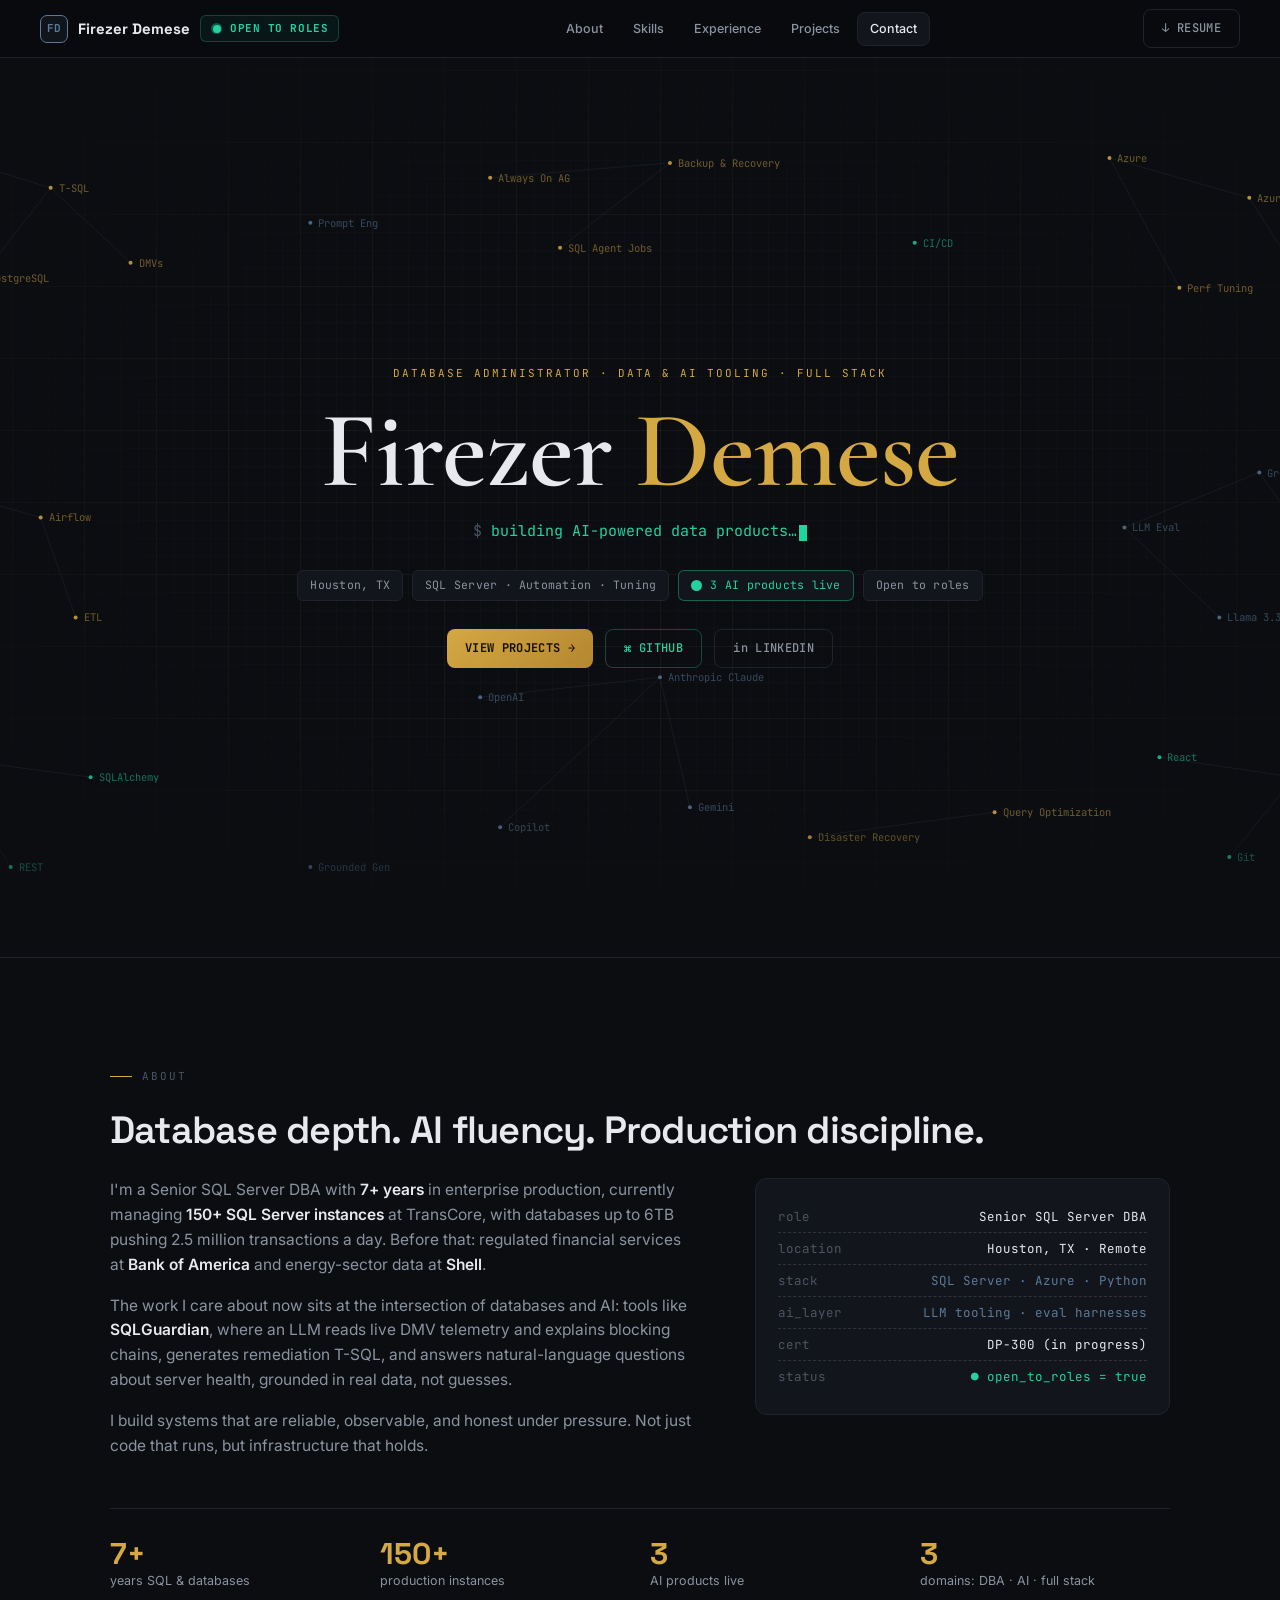
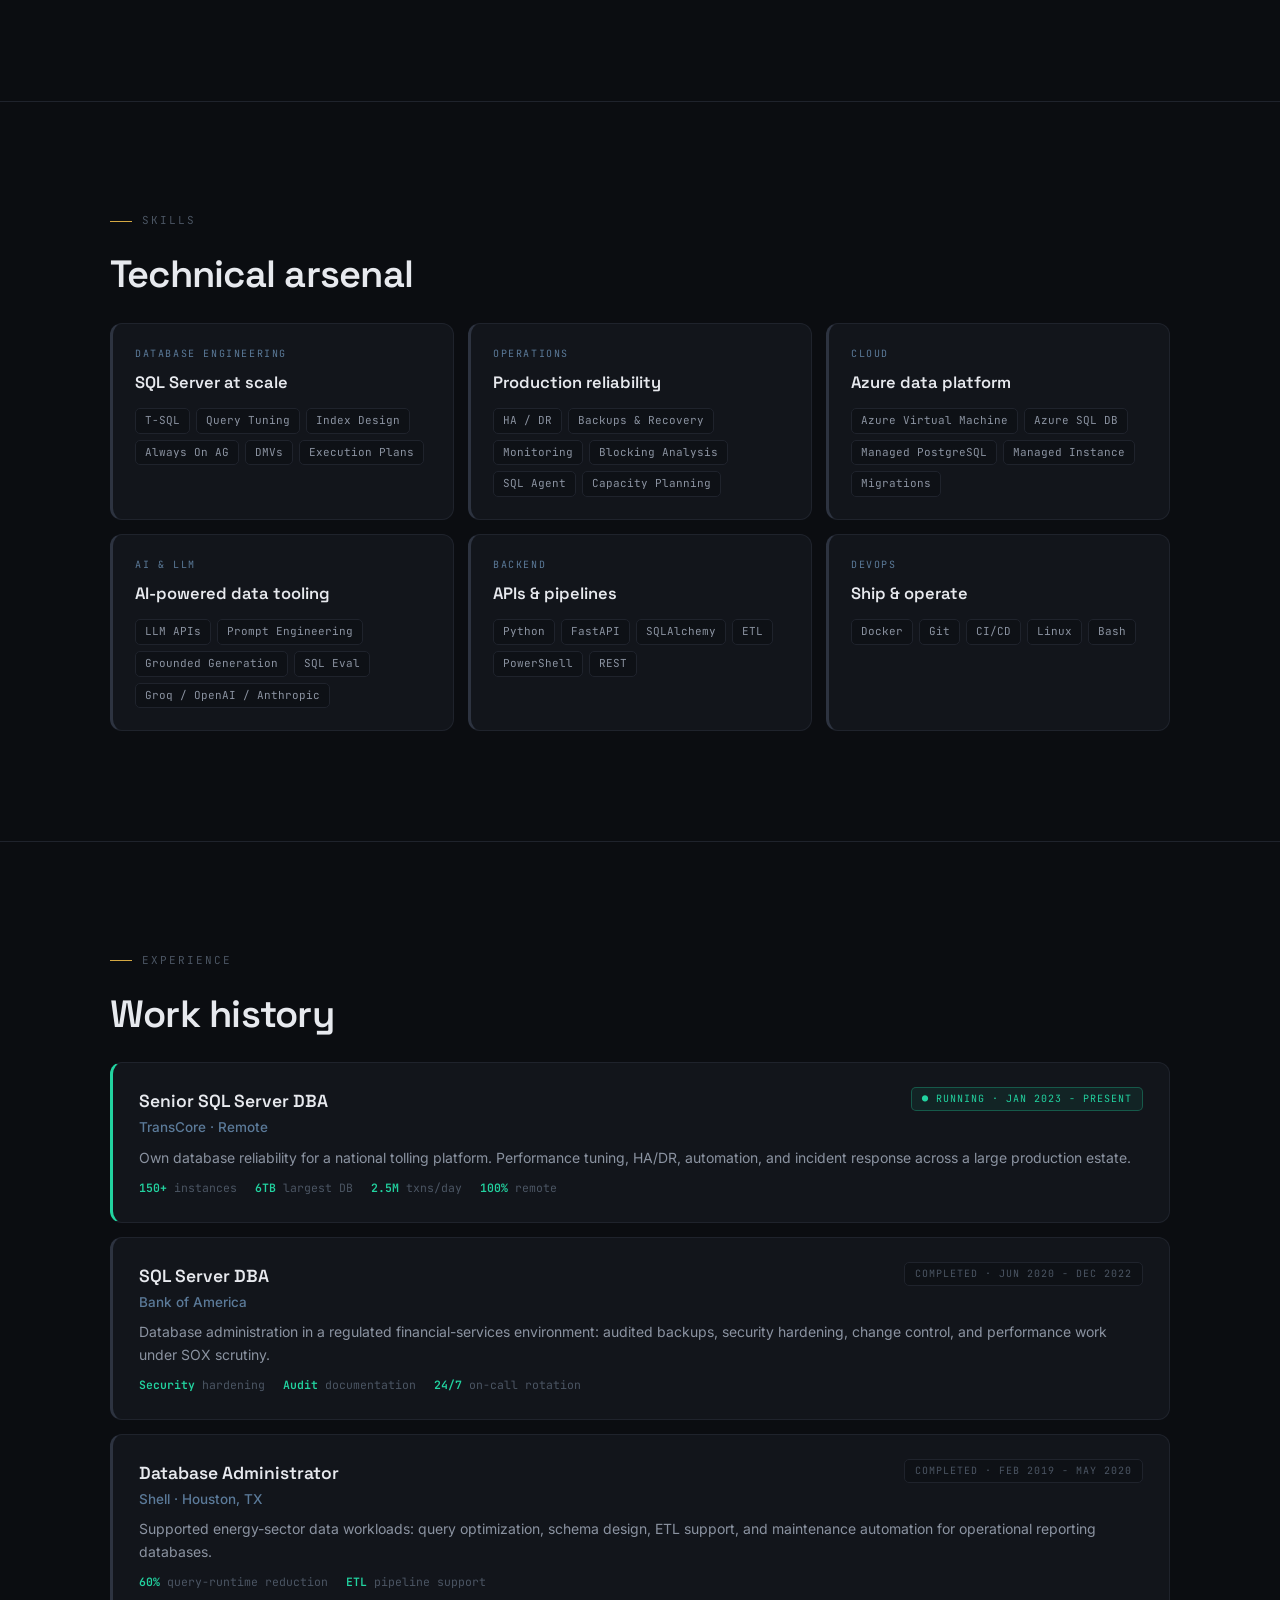
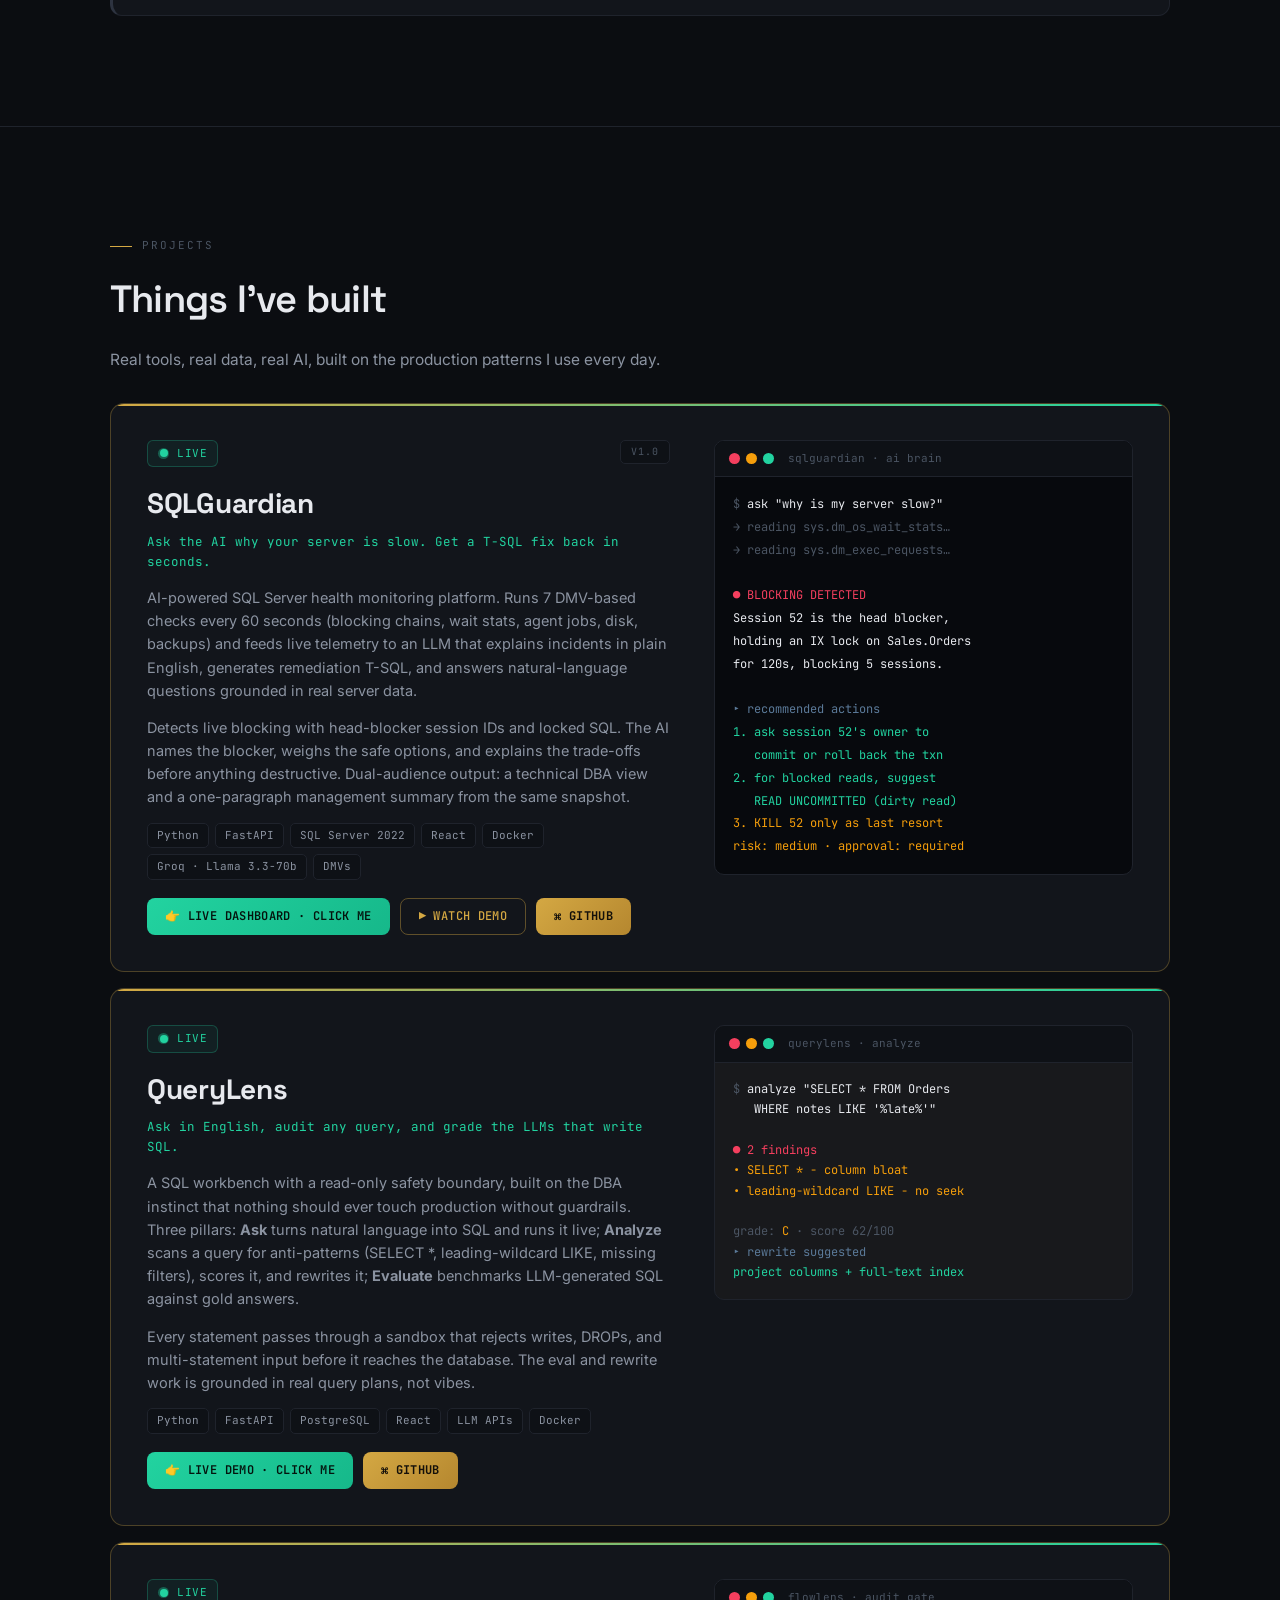
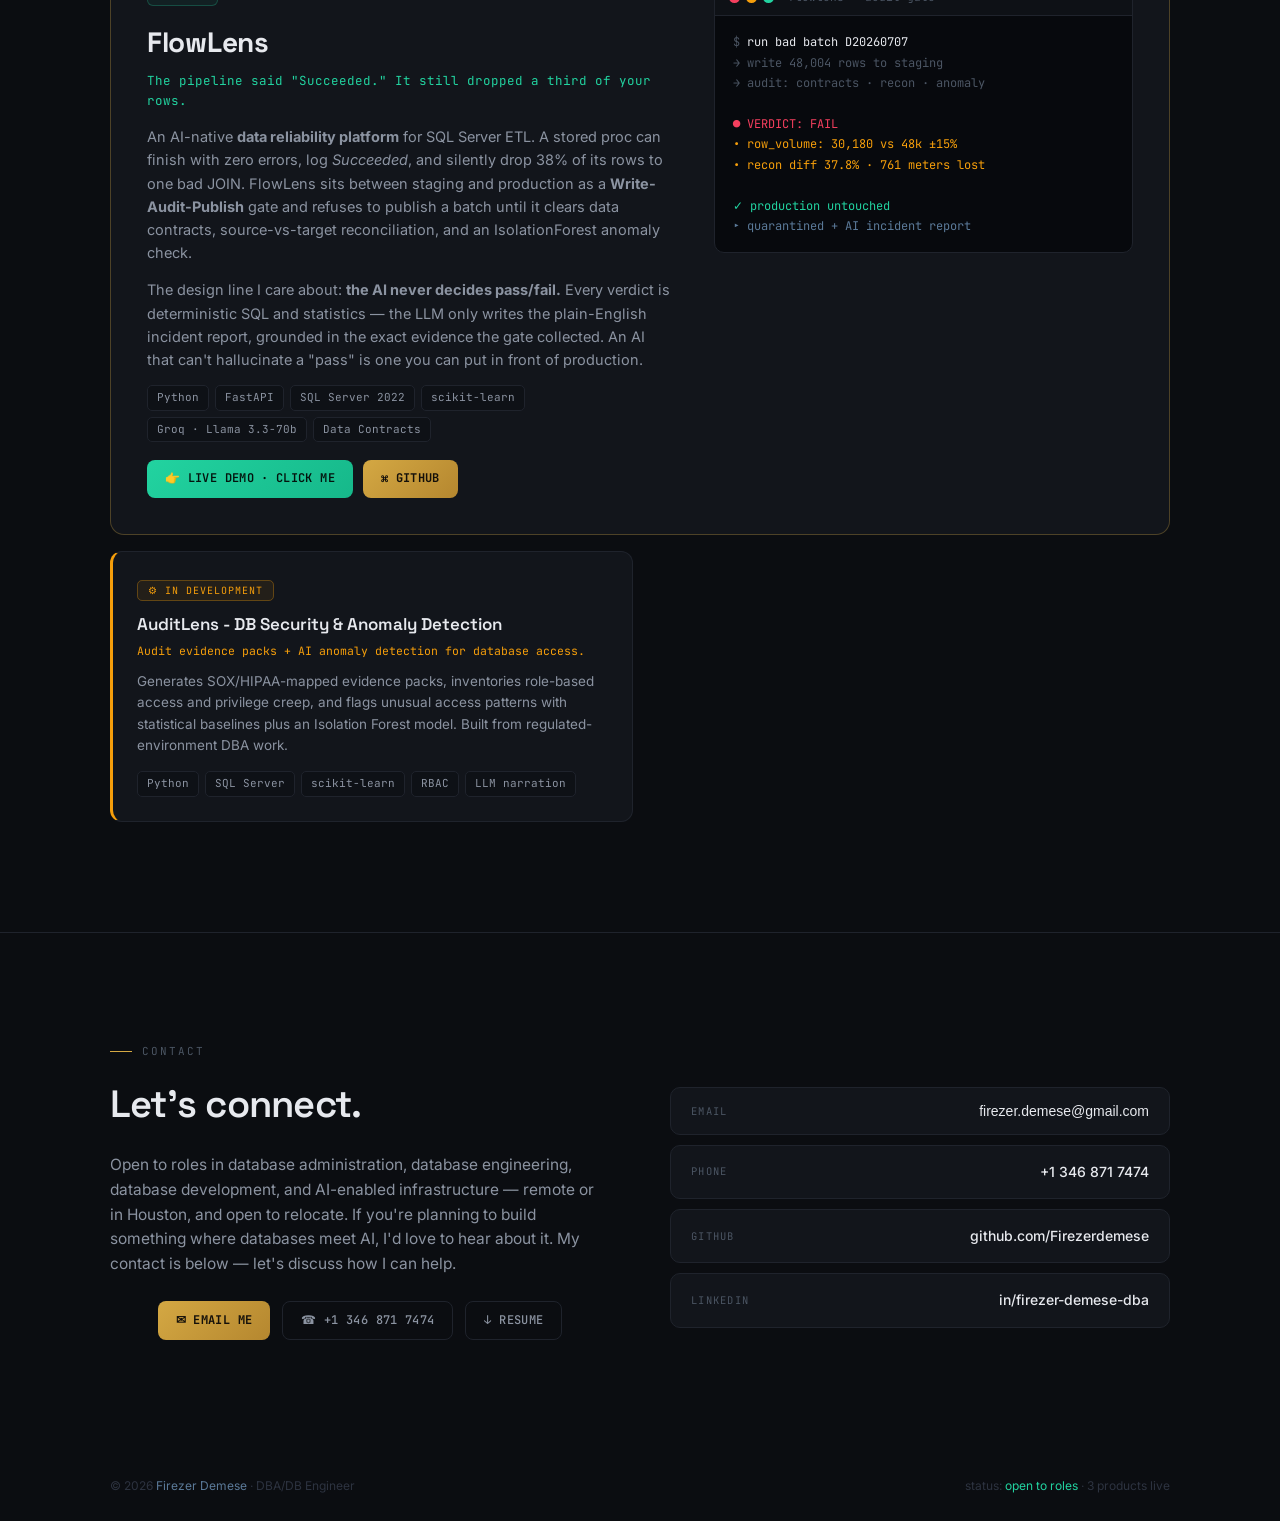
==== commit 5162e30e: "Minor Updates and Fixes" ====
--- a/index.html
+++ b/index.html
@@ -392,7 +392,7 @@
       <div class="xp-item">
         <div class="xp-head">
           <div><h3>Database Administrator</h3><div class="org">Shell · Houston, TX</div></div>
-          <span class="badge done">Completed · Aug 2019 - May 2020</span>
+          <span class="badge done">Completed · Feb 2019 - May 2020</span>
         </div>
         <p>Supported energy-sector data workloads: query optimization, schema design, ETL support, and maintenance automation for operational reporting databases.</p>
         <div class="xp-stats"><span><b>60%</b> query-runtime reduction</span><span><b>ETL</b> pipeline support</span></div>
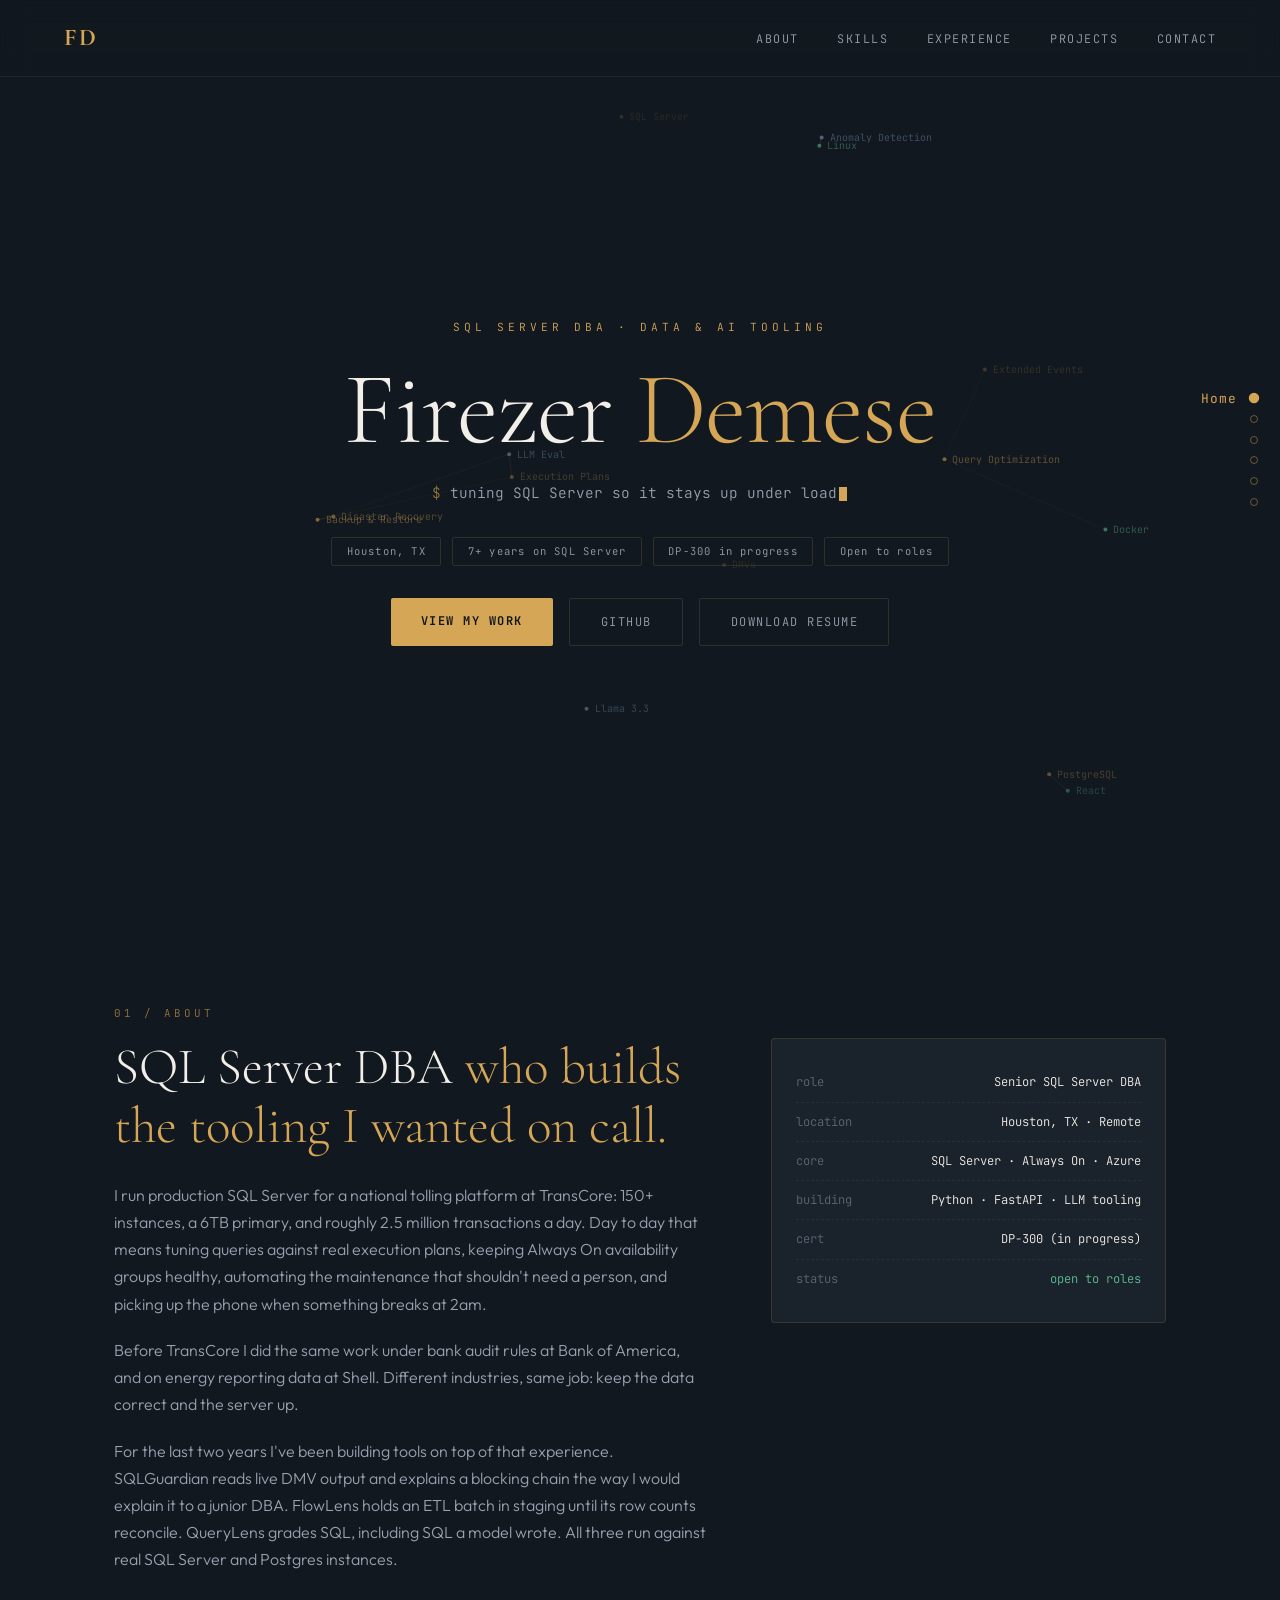
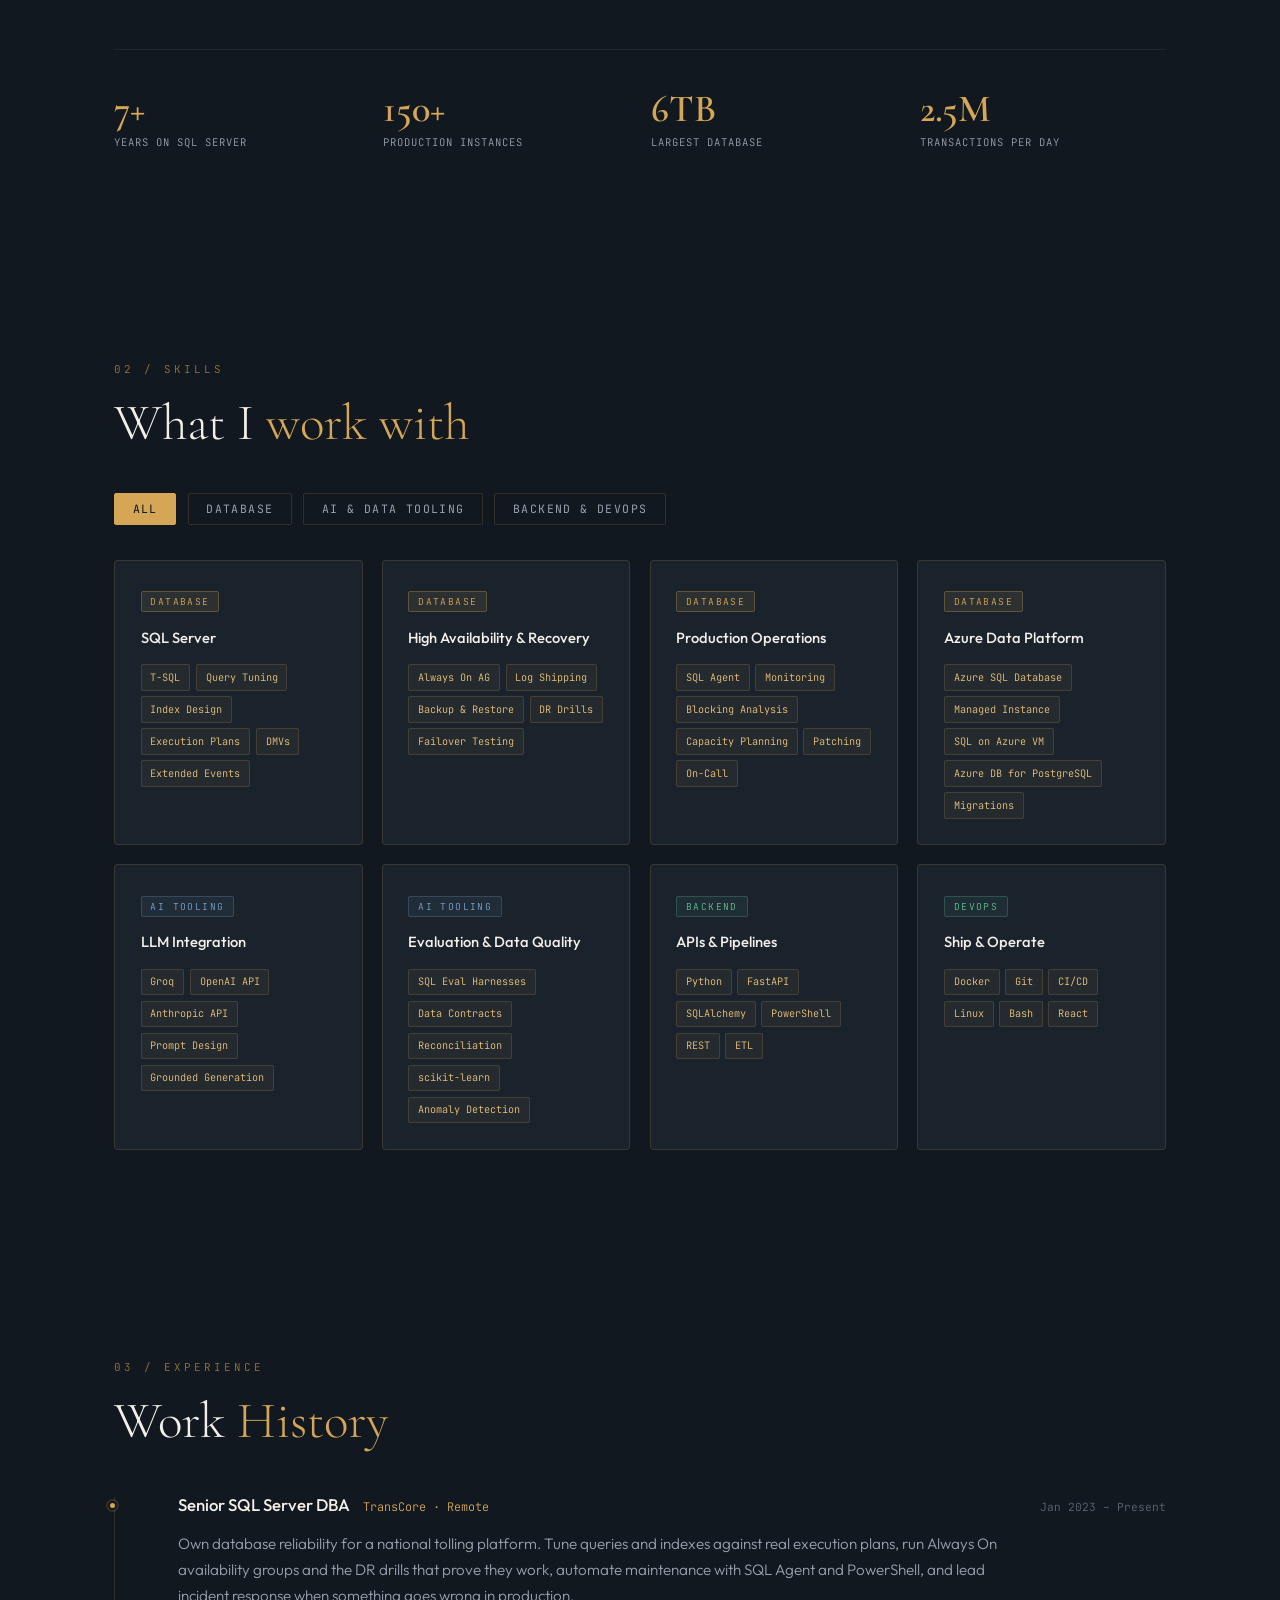
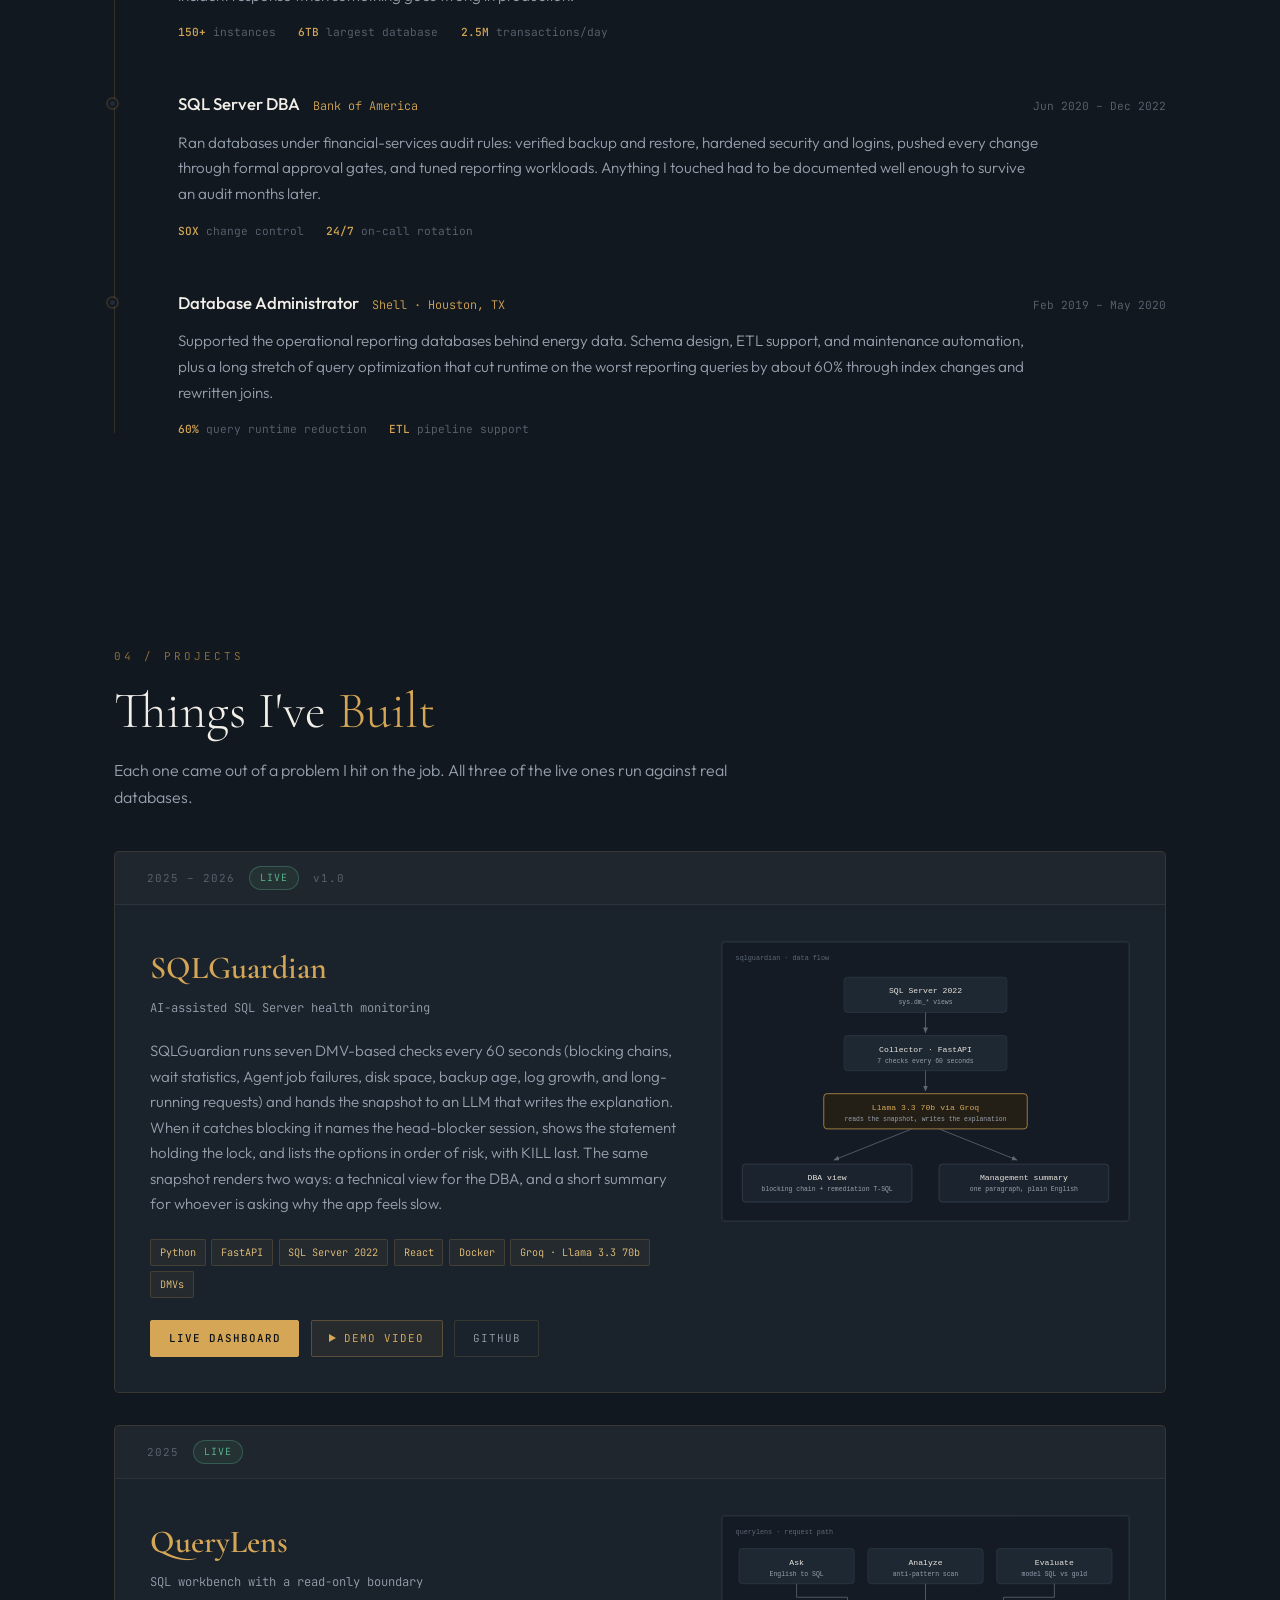
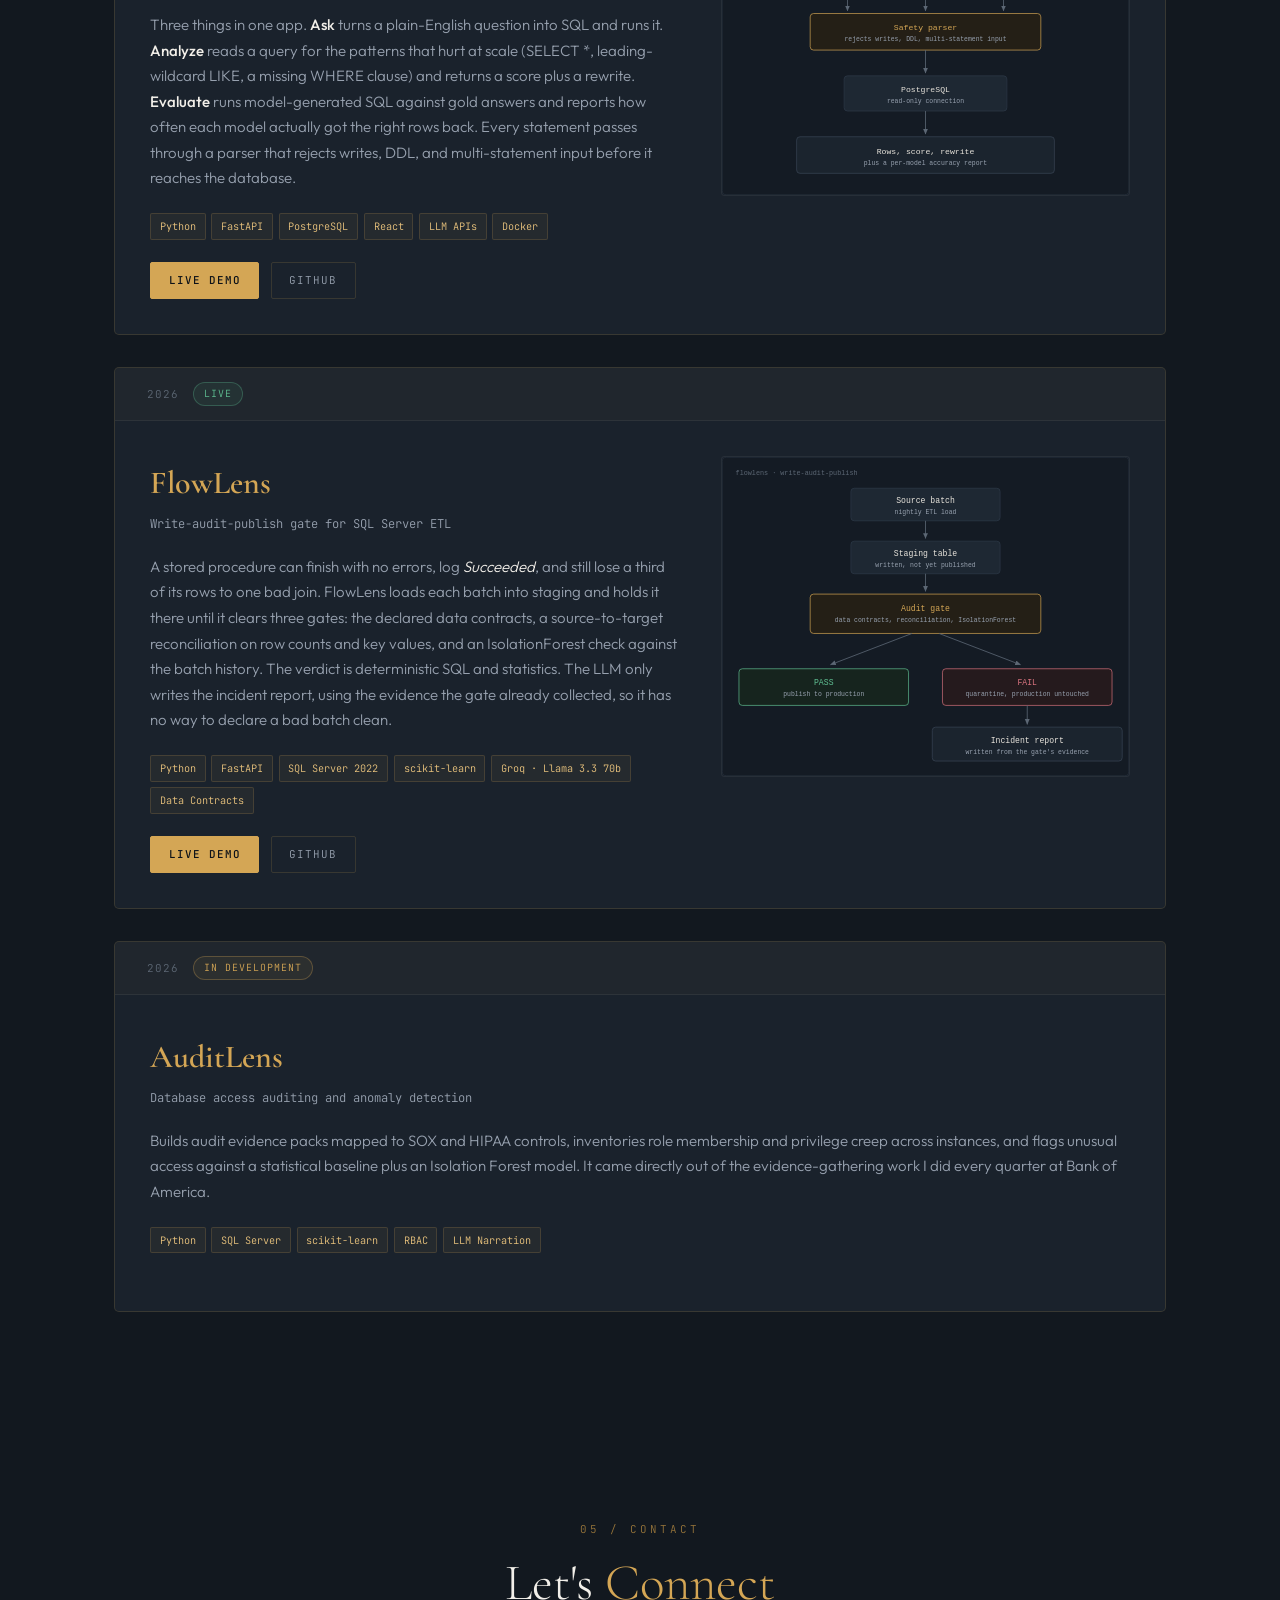
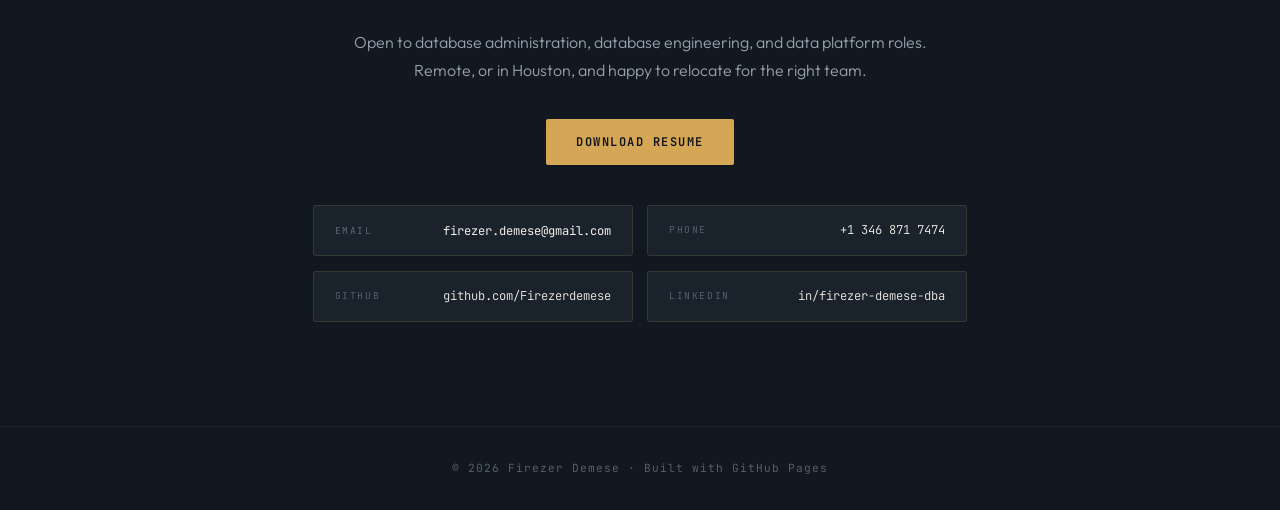
==== commit 43f9b728: "refactor: split site into index.html, style.css and script.js Rebuild the portfolio as separate mark" ====
--- a/index.html
+++ b/index.html
@@ -1,725 +1,419 @@
 <!DOCTYPE html>
 <html lang="en">
 <head>
-<meta charset="UTF-8" />
-<meta name="viewport" content="width=device-width, initial-scale=1.0" />
-<meta name="description" content="Firezer Demese - Senior SQL Server DBA & AI Data Tooling Engineer. 150+ production instances, 6TB databases, 2.5M daily transactions." />
-<title>Firezer Demese | DBA · Data & AI Tooling</title>
-<link rel="icon" href="data:image/svg+xml,%3Csvg xmlns='http://www.w3.org/2000/svg' viewBox='0 0 32 32'%3E%3Crect width='32' height='32' rx='7' fill='%238b5cf6'/%3E%3Ctext x='16' y='22' font-family='Arial,Helvetica,sans-serif' font-size='15' font-weight='700' fill='%23ffffff' text-anchor='middle'%3EFD%3C/text%3E%3C/svg%3E">
-<link rel="preconnect" href="https://fonts.googleapis.com">
-<link rel="preconnect" href="https://fonts.gstatic.com" crossorigin>
-<link href="https://fonts.googleapis.com/css2?family=Cormorant+Garamond:wght@500;600;700&family=Space+Grotesk:wght@400;500;600;700&family=Inter:wght@400;500;600&family=JetBrains+Mono:wght@400;500;600&display=swap" rel="stylesheet">
-<style>
-:root{
-  --bg:#0b0d11; --surface:#12151b; --surface2:#0e1116; --border:#1f232c;
-  --text:#e7e9ee; --muted:#8b93a1; --dim:#4b5563; --faint:#2d3340;
-  --green:#22d3a0; --amber:#f59e0b; --red:#f43f5e;
-  /* muted steel-blue: secondary/AI accent (kept deliberately quiet, not violet) */
-  --violet:#5b7a99; --violet2:#3f5c78;
-  /* warm gold: the one accent that gets to be loud (name, CTA, stat highlights) */
-  --accent:#d4a843; --accent-deep:#b5872f;
-}
-*,*::before,*::after{box-sizing:border-box;margin:0;padding:0}
-html{scroll-behavior:smooth}
-@media (prefers-reduced-motion:reduce){html{scroll-behavior:auto}*{animation-duration:.01ms!important;animation-iteration-count:1!important;transition-duration:.01ms!important}}
-body{background:var(--bg);color:var(--text);font-family:'Inter',system-ui,sans-serif;line-height:1.6;-webkit-font-smoothing:antialiased}
-a{color:inherit;text-decoration:none}
-::selection{background:rgba(91,122,153,.4)}
-:focus-visible{outline:2px solid var(--violet);outline-offset:3px;border-radius:4px}
-::-webkit-scrollbar{width:8px}::-webkit-scrollbar-track{background:var(--bg)}::-webkit-scrollbar-thumb{background:var(--faint);border-radius:4px}
-
-/* ---------- scroll progress ---------- */
-#progress{position:fixed;top:0;left:0;height:2px;width:0;background:linear-gradient(90deg,var(--accent),var(--green));z-index:1000;transition:width .1s linear}
-
-/* ---------- topbar ---------- */
-.topbar{position:sticky;top:0;z-index:900;height:58px;display:flex;align-items:center;justify-content:space-between;
-  padding:0 clamp(16px,4vw,40px);background:rgba(9,11,15,.85);backdrop-filter:blur(12px);border-bottom:1px solid var(--border)}
-.brand{display:flex;align-items:center;gap:10px;font-family:'Space Grotesk',sans-serif;font-weight:700;font-size:15px}
-.brand .mark{width:28px;height:28px;border:1px solid var(--violet);border-radius:7px;display:grid;place-items:center;
-  font-family:'JetBrains Mono',monospace;font-size:11px;color:var(--violet);background:rgba(91,122,153,.1)}
-.status-chip{display:flex;align-items:center;gap:8px;font-family:'JetBrains Mono',monospace;font-size:11px;color:var(--green);
-  border:1px solid rgba(34,211,160,.25);background:rgba(34,211,160,.06);border-radius:6px;padding:4px 10px;letter-spacing:.05em}
-.pulse{position:relative;width:11px;height:11px;flex-shrink:0}
-.pulse::before{content:"";position:absolute;inset:0;border-radius:50%;background:var(--green);opacity:.35;animation:ping 1.8s cubic-bezier(0,0,.2,1) infinite}
-.pulse::after{content:"";position:absolute;inset:1.5px;border-radius:50%;background:var(--green)}
-@keyframes ping{75%,100%{transform:scale(2.4);opacity:0}}
-nav{display:flex;align-items:center;gap:4px}
-nav a{font-size:12.5px;font-weight:500;color:var(--muted);padding:6px 12px;border-radius:8px;border:1px solid transparent;transition:.18s}
-nav a:hover{color:var(--text)}
-nav a.active{color:var(--text);background:var(--surface);border-color:var(--border)}
-.btn{display:inline-flex;align-items:center;gap:8px;font-family:'JetBrains Mono',monospace;font-size:12px;font-weight:500;
-  padding:9px 18px;border-radius:8px;border:1px solid var(--border);color:var(--muted);transition:.18s;cursor:pointer;background:transparent;letter-spacing:.03em}
-.btn:hover{color:var(--text);border-color:var(--dim)}
-.btn.primary{background:linear-gradient(135deg,var(--accent),var(--accent-deep));border:none;color:#14100a;font-weight:700}
-.btn.primary:hover{filter:brightness(1.1)}
-.btn.ghost-green{color:var(--green);border-color:rgba(34,211,160,.3)}
-.btn.ghost-green:hover{background:rgba(34,211,160,.07)}
-.btn.live-cta{background:linear-gradient(135deg,var(--green),#16b88a);border:none;color:#04130d;font-weight:600;
-  animation:ctaPulse 1.6s ease-in-out infinite;position:relative}
-.btn.live-cta:hover{color:#04130d;filter:brightness(1.1);transform:translateY(-1px)}
-@keyframes ctaPulse{
-  0%,100%{box-shadow:0 0 0 0 rgba(34,211,160,.5)}
-  50%{box-shadow:0 0 14px 3px rgba(34,211,160,.45)}}
-@media(prefers-reduced-motion:reduce){.btn.live-cta{animation:none}}
-@media(max-width:880px){nav{display:none}}
-
-/* ---------- layout ---------- */
-.wrap{max-width:1140px;margin:0 auto;padding:0 clamp(18px,4.5vw,40px)}
-section{padding:clamp(64px,9vw,110px) 0;border-bottom:1px solid var(--border)}
-.eyebrow{font-family:'JetBrains Mono',monospace;font-size:11px;letter-spacing:.18em;color:var(--dim);text-transform:uppercase;margin-bottom:14px;display:flex;align-items:center;gap:10px}
-.eyebrow::before{content:"";width:22px;height:1px;background:var(--accent)}
-h2{font-family:'Space Grotesk',sans-serif;font-size:clamp(26px,3.6vw,38px);font-weight:600;letter-spacing:-.02em;margin-bottom:18px}
-.lede{color:var(--muted);max-width:640px;font-size:15.5px}
-
-/* ---------- reveal ---------- */
-.reveal{opacity:0;transform:translateY(22px);transition:opacity .65s ease,transform .65s ease}
-.reveal.in{opacity:1;transform:none}
-
-/* ---------- hero (floating constellation) ---------- */
-.hero{min-height:100vh;display:flex;align-items:center;justify-content:center;text-align:center;
-  padding:clamp(80px,12vh,120px) 18px clamp(70px,10vh,110px);border-bottom:1px solid var(--border);position:relative;overflow:hidden}
-.hero-inner{position:relative;z-index:3;max-width:880px;width:100%}
-.hero .eyebrow{color:var(--accent);justify-content:center}
-.hero .eyebrow::before{display:none}
-.hero h1{font-family:'Cormorant Garamond',serif;font-size:clamp(52px,10vw,108px);font-weight:600;letter-spacing:-.01em;line-height:1;margin-bottom:14px}
-.hero h1 .accent{color:var(--accent)}
-.typed-line{font-family:'JetBrains Mono',monospace;font-size:clamp(12.5px,1.7vw,15px);color:var(--green);min-height:1.7em;margin-bottom:26px}
-.typed-line .prompt{color:var(--dim)}
-.cursor{display:inline-block;width:8px;height:1.05em;background:var(--green);vertical-align:text-bottom;margin-left:2px;animation:blink 1s steps(1) infinite}
-@keyframes blink{50%{opacity:0}}
-
-/* hero badges */
-.hero-badges{display:flex;gap:9px;justify-content:center;flex-wrap:wrap;margin-bottom:28px}
-.hbadge{font-family:'JetBrains Mono',monospace;font-size:11.5px;color:var(--muted);border:1px solid var(--border);
-  background:var(--surface);border-radius:6px;padding:5px 12px;letter-spacing:.02em}
-.hbadge.live{color:var(--green);border-color:rgba(34,211,160,.4);display:inline-flex;align-items:center;gap:8px}
-.hbadge.live::before{content:"";width:11px;height:11px;border-radius:50%;background:var(--green);
-  box-shadow:0 0 0 0 rgba(34,211,160,.6);animation:livedot 1.5s ease-out infinite}
-@keyframes livedot{0%{box-shadow:0 0 0 0 rgba(34,211,160,.55)}70%{box-shadow:0 0 0 8px rgba(34,211,160,0)}100%{box-shadow:0 0 0 0 rgba(34,211,160,0)}}
-.hero-ctas{display:flex;gap:12px;flex-wrap:wrap;justify-content:center}
-
-/* fabric sheet under the constellation */
-.fabric{position:absolute;inset:-60px;z-index:0;pointer-events:none;
-  background-image:
-    linear-gradient(rgba(212,168,67,.045) 1px,transparent 1px),
-    linear-gradient(90deg,rgba(212,168,67,.045) 1px,transparent 1px),
-    linear-gradient(rgba(91,122,153,.04) 1px,transparent 1px),
-    linear-gradient(90deg,rgba(91,122,153,.04) 1px,transparent 1px);
-  background-size:72px 72px,72px 72px,18px 18px,18px 18px;
-  -webkit-mask-image:radial-gradient(ellipse 78% 66% at 50% 46%,#000 32%,transparent 82%);
-  mask-image:radial-gradient(ellipse 78% 66% at 50% 46%,#000 32%,transparent 82%);
-  animation:fabric 20s ease-in-out infinite;transform-origin:center}
-@keyframes fabric{
-  0%,100%{transform:perspective(900px) rotateX(.5deg) rotateY(-.4deg) translateY(0)}
-  25%{transform:perspective(900px) rotateX(-.5deg) rotateY(.5deg) translateY(-6px)}
-  50%{transform:perspective(900px) rotateX(.4deg) rotateY(.5deg) translateY(5px)}
-  75%{transform:perspective(900px) rotateX(-.5deg) rotateY(-.4deg) translateY(-4px)}}
-
-/* constellation svg */
-.constellation{position:absolute;inset:0;width:100%;height:100%;z-index:1;pointer-events:none}
-.constellation .node-text{font-family:'JetBrains Mono',monospace;font-size:10.5px;opacity:.5}
-.constellation .node-text.de{fill:var(--accent)}
-.constellation .node-text.ai{fill:var(--violet);opacity:.55}
-.constellation .node-text.fs{fill:var(--green);opacity:.5}
-.constellation .node-dot{r:2}
-.constellation .node-dot.de{fill:var(--accent);opacity:.85}
-.constellation .node-dot.ai{fill:var(--violet);opacity:.8}
-.constellation .node-dot.fs{fill:var(--green);opacity:.8}
-.constellation .node-line{stroke:var(--faint);stroke-width:.7;opacity:.5}
-.cluster{transform-origin:center}
-.cl1{animation:drift1 26s ease-in-out infinite}.cl2{animation:drift2 31s ease-in-out infinite}
-.cl3{animation:drift3 28s ease-in-out infinite}.cl4{animation:drift4 34s ease-in-out infinite}
-.cl5{animation:drift2 30s ease-in-out infinite reverse}.cl6{animation:drift1 27s ease-in-out infinite reverse}
-.cl7{animation:drift3 38s ease-in-out infinite}.cl8{animation:drift4 32s ease-in-out infinite reverse}
-.cl9{animation:drift2 27s ease-in-out infinite}.cl10{animation:drift1 33s ease-in-out infinite reverse}
-@keyframes drift1{0%,100%{transform:translate(0,0)}33%{transform:translate(24px,-16px)}66%{transform:translate(-14px,20px)}}
-@keyframes drift2{0%,100%{transform:translate(0,0)}50%{transform:translate(-24px,14px)}}
-@keyframes drift3{0%,100%{transform:translate(0,0)}25%{transform:translate(18px,16px)}75%{transform:translate(-16px,-14px)}}
-@keyframes drift4{0%,100%{transform:translate(0,0)}40%{transform:translate(-20px,-12px)}80%{transform:translate(14px,20px)}}
-/* each node bobs AND breathes in/out of view on its own cycle, so the field
-   is always partially fading — some keywords settling in as others recede,
-   rather than one fixed static cast of characters */
-.constellation .bob{animation:bob 6s ease-in-out infinite,twinkle 15s ease-in-out infinite}
-.constellation .bob:nth-of-type(2n){animation-duration:7.5s,19s;animation-delay:-2s,-4s}
-.constellation .bob:nth-of-type(3n){animation-duration:8.5s,22s;animation-delay:-4s,-9s}
-.constellation .bob:nth-of-type(4n){animation-duration:6.8s,17s;animation-delay:-3s,-2s}
-.constellation .bob:nth-of-type(5n){animation-duration:9.5s,25s;animation-delay:-1s,-14s}
-.constellation .bob:nth-of-type(7n){animation-duration:7.2s,20s;animation-delay:-5s,-6s}
-@keyframes bob{0%,100%{transform:translateY(0)}50%{transform:translateY(-5px)}}
-@keyframes twinkle{0%,100%{opacity:0}12%{opacity:1}55%{opacity:1}72%{opacity:0}}
-/* soft fade at hero bottom so gold hero melts into the violet/green body */
-.hero::after{content:"";position:absolute;left:0;right:0;bottom:0;height:140px;z-index:2;pointer-events:none;
-  background:linear-gradient(to bottom,transparent,var(--bg))}
-@media(prefers-reduced-motion:reduce){.fabric,.cluster,.constellation .bob{animation:none!important}}
-
-/* ---------- about ---------- */
-.about-grid{display:grid;grid-template-columns:1.4fr 1fr;gap:clamp(28px,5vw,64px);align-items:start}
-@media(max-width:880px){.about-grid{grid-template-columns:1fr}}
-.about-grid p{color:var(--muted);font-size:15.5px;margin-bottom:16px}
-.about-grid p strong{color:var(--text);font-weight:600}
-.sys-card{background:var(--surface);border:1px solid var(--border);border-radius:12px;padding:22px;font-family:'JetBrains Mono',monospace;font-size:12.5px;line-height:2}
-.sys-card .row{display:flex;justify-content:space-between;gap:14px;border-bottom:1px dashed var(--faint);padding:3px 0}
-.sys-card .row:last-child{border-bottom:none}
-.sys-card .k{color:var(--dim)}
-.sys-card .ok{color:var(--green)}
-.sys-card .vi{color:var(--violet)}
-.about-stats{display:grid;grid-template-columns:repeat(4,1fr);gap:20px;margin-top:34px;padding-top:30px;border-top:1px solid var(--border)}
-@media(max-width:640px){.about-stats{grid-template-columns:repeat(2,1fr)}}
-.about-stats div{display:flex;flex-direction:column;gap:2px}
-.about-stats b{font-family:'Space Grotesk',sans-serif;font-size:30px;font-weight:700;color:var(--accent);line-height:1}
-.about-stats span{font-size:12.5px;color:var(--muted)}
-
-/* ---------- skills ---------- */
-.skills-grid{display:grid;grid-template-columns:repeat(3,1fr);gap:14px}
-@media(max-width:980px){.skills-grid{grid-template-columns:repeat(2,1fr)}}
-@media(max-width:640px){.skills-grid{grid-template-columns:1fr}}
-.skill{background:var(--surface);border:1px solid var(--border);border-radius:12px;padding:22px;border-left:3px solid var(--faint);transition:.2s}
-.skill:hover{border-left-color:var(--violet);transform:translateY(-3px)}
-.skill .cat{font-family:'JetBrains Mono',monospace;font-size:10px;letter-spacing:.16em;text-transform:uppercase;color:var(--violet);margin-bottom:8px}
-.skill h3{font-family:'Space Grotesk',sans-serif;font-size:16.5px;font-weight:600;margin-bottom:12px}
-.tags{display:flex;flex-wrap:wrap;gap:6px}
-.tag{font-family:'JetBrains Mono',monospace;font-size:11px;color:var(--muted);background:var(--surface2);border:1px solid var(--border);border-radius:5px;padding:3px 9px}
-
-/* ---------- experience ---------- */
-.xp{display:flex;flex-direction:column;gap:14px}
-.xp-item{background:var(--surface);border:1px solid var(--border);border-radius:12px;padding:24px 26px;border-left:3px solid var(--faint);transition:.2s}
-.xp-item.current{border-left-color:var(--green)}
-.xp-item:hover{transform:translateX(4px)}
-.xp-head{display:flex;justify-content:space-between;align-items:flex-start;gap:14px;flex-wrap:nowrap;margin-bottom:8px}
-.xp-head>div:first-child{flex:1 1 auto;min-width:0}
-.xp-head h3{font-family:'Space Grotesk',sans-serif;font-size:17.5px;font-weight:600}
-.xp-head .org{color:var(--violet);font-size:13.5px;font-weight:500;margin-top:2px}
-.badge{font-family:'JetBrains Mono',monospace;font-size:10px;letter-spacing:.1em;text-transform:uppercase;border-radius:5px;padding:3px 10px;white-space:nowrap;flex-shrink:0;margin-left:auto;align-self:flex-start}
-@media(max-width:560px){.xp-head{flex-wrap:wrap}.xp-head .badge{margin-left:0}}
-.badge.run{color:var(--green);background:rgba(34,211,160,.08);border:1px solid rgba(34,211,160,.3)}
-.badge.done{color:var(--dim);background:var(--surface2);border:1px solid var(--border)}
-.xp-item p{color:var(--muted);font-size:14px;margin-bottom:10px}
-.xp-stats{display:flex;gap:18px;flex-wrap:wrap;font-family:'JetBrains Mono',monospace;font-size:11.5px;color:var(--dim)}
-.xp-stats b{color:var(--green);font-weight:600}
-
-/* ---------- projects ---------- */
-.proj-featured{background:var(--surface);border:1px solid rgba(212,168,67,.3);border-radius:14px;padding:clamp(24px,3.5vw,36px);
-  display:grid;grid-template-columns:1.25fr 1fr;gap:clamp(24px,4vw,44px);margin-bottom:16px;position:relative;overflow:hidden}
-.proj-featured::before{content:"";position:absolute;top:0;left:0;right:0;height:2px;background:linear-gradient(90deg,var(--accent),var(--green))}
-@media(max-width:920px){.proj-featured{grid-template-columns:1fr}}
-.proj-status{display:flex;align-items:center;gap:10px;margin-bottom:14px}
-.proj-featured h3{font-family:'Space Grotesk',sans-serif;font-size:clamp(22px,3vw,28px);font-weight:700;letter-spacing:-.01em;margin-bottom:6px}
-.proj-tagline{font-family:'JetBrains Mono',monospace;font-size:12.5px;color:var(--green);margin-bottom:14px}
-.proj-featured p{color:var(--muted);font-size:14.5px;margin-bottom:14px}
-.proj-links{display:flex;gap:10px;flex-wrap:wrap;margin-top:18px}
-.term{background:#07090d;border:1px solid var(--border);border-radius:10px;font-family:'JetBrains Mono',monospace;font-size:12px;overflow:hidden;align-self:start}
-.term-bar{display:flex;align-items:center;gap:6px;background:var(--surface2);border-bottom:1px solid var(--border);padding:9px 14px;color:var(--dim);font-size:11px}
-.term-bar .dot{width:11px;height:11px;border-radius:50%}
-.term-body{padding:16px 18px;line-height:1.9}
-.t-dim{color:var(--dim)} .t-green{color:var(--green)} .t-violet{color:var(--violet)} .t-amber{color:var(--amber)} .t-red{color:var(--red)} .t-text{color:var(--text)}
-.proj-grid{display:grid;grid-template-columns:repeat(2,1fr);gap:14px}
-@media(max-width:760px){.proj-grid{grid-template-columns:1fr}}
-.proj-card{background:var(--surface);border:1px solid var(--border);border-radius:12px;padding:24px;border-left:3px solid var(--amber);transition:.2s}
-.proj-card:hover{transform:translateY(-3px);border-color:var(--dim)}
-.proj-card h3{font-family:'Space Grotesk',sans-serif;font-size:17px;font-weight:600;margin:10px 0 4px}
-.proj-card .one{font-family:'JetBrains Mono',monospace;font-size:11.5px;color:var(--amber);margin-bottom:10px}
-.proj-card p{color:var(--muted);font-size:13.5px;margin-bottom:14px}
-.badge.dev{color:var(--amber);background:rgba(245,158,11,.07);border:1px solid rgba(245,158,11,.3)}
-
-/* ---------- contact ---------- */
-.contact-grid{display:grid;grid-template-columns:1fr 1fr;gap:clamp(28px,5vw,60px);align-items:center}
-@media(max-width:820px){.contact-grid{grid-template-columns:1fr}}
-.contact-links{display:flex;flex-direction:column;gap:10px}
-.clink{display:flex;align-items:center;justify-content:space-between;gap:14px;background:var(--surface);border:1px solid var(--border);
-  border-radius:10px;padding:15px 20px;transition:.18s;font-size:14px}
-.clink:hover{border-color:var(--violet);transform:translateX(4px)}
-.clink .lab{font-family:'JetBrains Mono',monospace;font-size:10.5px;letter-spacing:.12em;text-transform:uppercase;color:var(--dim)}
-.clink .val{color:var(--text);font-weight:500}
-footer{padding:26px 0;display:flex;justify-content:space-between;align-items:center;gap:10px;flex-wrap:wrap;
-  font-size:12px;color:var(--faint)}
-footer .vi{color:var(--violet)}
-.toast{position:fixed;bottom:26px;left:50%;transform:translateX(-50%) translateY(80px);background:var(--surface);border:1px solid var(--green);
-  color:var(--green);font-family:'JetBrains Mono',monospace;font-size:12px;border-radius:8px;padding:10px 20px;transition:.3s;z-index:1001;opacity:0}
-.toast.show{transform:translateX(-50%) translateY(0);opacity:1}
-
-/* ---------- video lightbox ---------- */
-.btn.watch{color:var(--accent);border-color:rgba(212,168,67,.4)}
-.btn.watch:hover{color:var(--accent);background:rgba(212,168,67,.08);border-color:var(--accent)}
-.lightbox{position:fixed;inset:0;z-index:2000;display:flex;align-items:center;justify-content:center;padding:clamp(16px,4vw,48px);
-  background:rgba(5,7,10,.82);backdrop-filter:blur(6px);opacity:0;pointer-events:none;transition:opacity .28s ease}
-.lightbox.open{opacity:1;pointer-events:auto}
-.lightbox-inner{position:relative;width:min(1100px,100%);max-height:90vh;background:#07090d;border:1px solid var(--border);
-  border-radius:14px;overflow:hidden;box-shadow:0 30px 80px rgba(0,0,0,.6);transform:scale(.96);transition:transform .28s cubic-bezier(.22,1,.36,1)}
-.lightbox.open .lightbox-inner{transform:scale(1)}
-.lightbox-bar{display:flex;align-items:center;justify-content:space-between;gap:12px;padding:11px 16px;border-bottom:1px solid var(--border);
-  background:var(--surface2);font-family:'JetBrains Mono',monospace;font-size:12px;color:var(--muted)}
-.lightbox-bar .lb-title{display:flex;align-items:center;gap:9px}
-.lightbox-bar .lb-title .dot{width:10px;height:10px;border-radius:50%;background:var(--green)}
-.lightbox-close{background:transparent;border:1px solid var(--border);color:var(--muted);border-radius:7px;width:30px;height:30px;
-  font-size:16px;cursor:pointer;transition:.15s;line-height:1;display:grid;place-items:center}
-.lightbox-close:hover{color:var(--text);border-color:var(--dim)}
-.lightbox video{display:block;width:100%;max-height:calc(90vh - 46px);background:#000}
-</style>
+  <meta charset="UTF-8" />
+  <meta name="viewport" content="width=device-width, initial-scale=1.0" />
+  <title>Firezer Demese | SQL Server DBA</title>
+  <meta name="description" content="Senior SQL Server DBA in Houston, TX. 150+ production instances, a 6TB primary, 2.5M transactions a day. Building AI tooling on top of live database telemetry." />
+  <meta property="og:title" content="Firezer Demese | SQL Server DBA">
+  <meta property="og:description" content="Senior SQL Server DBA building AI tooling on top of live database telemetry. Houston, TX.">
+  <meta property="og:url" content="https://firezerdemese.github.io">
+  <meta property="og:type" content="website">
+  <meta name="twitter:card" content="summary">
+  <link rel="icon" type="image/svg+xml" href="favicon.svg">
+  <link rel="preconnect" href="https://fonts.googleapis.com">
+  <link rel="preconnect" href="https://fonts.gstatic.com" crossorigin>
+  <link href="https://fonts.googleapis.com/css2?family=Cormorant+Garamond:wght@300;400;600;700&family=JetBrains+Mono:wght@400;500&family=Outfit:wght@300;400;500;600&display=swap" rel="stylesheet">
+  <link rel="stylesheet" href="style.css" />
 </head>
 <body>
 
-<div id="progress"></div>
-
-<header class="topbar">
-  <div class="brand">
-    <span class="mark">FD</span>
-    <span>Firezer Demese</span>
-    <span class="status-chip"><span class="pulse"></span>OPEN TO ROLES</span>
-  </div>
-  <nav id="nav">
-    <a href="#about">About</a>
-    <a href="#skills">Skills</a>
-    <a href="#experience">Experience</a>
-    <a href="#projects">Projects</a>
-    <a href="#contact">Contact</a>
-  </nav>
-  <a class="btn" href="./Resume.pdf" download>↓ RESUME</a>
-</header>
-
-<!-- ============ HERO ============ -->
-<div class="hero">
-  <div class="fabric" aria-hidden="true"></div>
-  <svg class="constellation" id="constellation" viewBox="0 0 1600 900" preserveAspectRatio="xMidYMid slice" aria-hidden="true"></svg>
-  <div class="hero-inner">
-    <div class="eyebrow">DATABASE ADMINISTRATOR · DATA &amp; AI TOOLING · FULL STACK</div>
-    <h1>Firezer <span class="accent">Demese</span></h1>
-    <div class="typed-line"><span class="prompt">$ </span><span id="typed"></span><span class="cursor"></span></div>
-    <div class="hero-badges">
-      <span class="hbadge">Houston, TX</span>
-      <span class="hbadge">SQL Server · Automation · Tuning</span>
-      <span class="hbadge live">3 AI products live</span>
-      <span class="hbadge">Open to roles</span>
-    </div>
-    <div class="hero-ctas">
-      <a class="btn primary" href="#projects">VIEW PROJECTS →</a>
-      <a class="btn ghost-green" href="https://github.com/Firezerdemese" target="_blank" rel="noopener">⌘ GITHUB</a>
-      <a class="btn" href="https://linkedin.com/in/firezer-demese-dba" target="_blank" rel="noopener">in LINKEDIN</a>
-    </div>
+<div id="scroll-bar"></div>
+
+<div id="loader">
+  <div class="loader-content">
+    <div class="loader-logo">FD</div>
+    <div class="loader-bar"><div class="loader-fill"></div></div>
   </div>
 </div>
 
-<!-- ============ ABOUT ============ -->
-<section id="about">
-  <div class="wrap reveal">
-    <div class="eyebrow">ABOUT</div>
-    <h2>Database depth. AI fluency. Production discipline.</h2>
-    <div class="about-grid">
-      <div>
-        <p>I'm a Senior SQL Server DBA with <strong>7+ years</strong> in enterprise production, currently managing <strong>150+ SQL Server instances</strong> at TransCore, with databases up to 6TB pushing 2.5 million transactions a day. Before that: regulated financial services at <strong>Bank of America</strong> and energy-sector data at <strong>Shell</strong>.</p>
-        <p>The work I care about now sits at the intersection of databases and AI: tools like <strong>SQLGuardian</strong>, where an LLM reads live DMV telemetry and explains blocking chains, generates remediation T-SQL, and answers natural-language questions about server health, grounded in real data, not guesses.</p>
-        <p>I build systems that are reliable, observable, and honest under pressure. Not just code that runs, but infrastructure that holds.</p>
-      </div>
-      <div class="sys-card" aria-label="profile summary">
-        <div class="row"><span class="k">role</span><span class="t-text">Senior SQL Server DBA</span></div>
-        <div class="row"><span class="k">location</span><span class="t-text">Houston, TX · Remote</span></div>
-        <div class="row"><span class="k">stack</span><span class="vi">SQL Server · Azure · Python</span></div>
-        <div class="row"><span class="k">ai_layer</span><span class="vi">LLM tooling · eval harnesses</span></div>
-        <div class="row"><span class="k">cert</span><span class="t-text">DP-300 (in progress)</span></div>
-        <div class="row"><span class="k">status</span><span class="ok">● open_to_roles = true</span></div>
-      </div>
-    </div>
-    <div class="about-stats">
-      <div><b>7+</b><span>years SQL &amp; databases</span></div>
-      <div><b>150+</b><span>production instances</span></div>
-      <div><b>3</b><span>AI products live</span></div>
-      <div><b>3</b><span>domains: DBA · AI · full stack</span></div>
-    </div>
-  </div>
-</section>
-
-<!-- ============ SKILLS ============ -->
-<section id="skills">
-  <div class="wrap reveal">
-    <div class="eyebrow">SKILLS</div>
-    <h2>Technical arsenal</h2>
-    <div class="skills-grid">
-      <div class="skill">
-        <div class="cat">Database Engineering</div>
-        <h3>SQL Server at scale</h3>
-        <div class="tags"><span class="tag">T-SQL</span><span class="tag">Query Tuning</span><span class="tag">Index Design</span><span class="tag">Always On AG</span><span class="tag">DMVs</span><span class="tag">Execution Plans</span></div>
-      </div>
-      <div class="skill">
-        <div class="cat">Operations</div>
-        <h3>Production reliability</h3>
-        <div class="tags"><span class="tag">HA / DR</span><span class="tag">Backups & Recovery</span><span class="tag">Monitoring</span><span class="tag">Blocking Analysis</span><span class="tag">SQL Agent</span><span class="tag">Capacity Planning</span></div>
-      </div>
-      <div class="skill">
-        <div class="cat">Cloud</div>
-        <h3>Azure data platform</h3>
-        <div class="tags"><span class="tag">Azure Virtual Machine</span><span class="tag">Azure SQL DB</span><span class="tag">Managed PostgreSQL</span><span class="tag">Managed Instance</span><span class="tag">Migrations</span></div>
-      </div>
-      <div class="skill">
-        <div class="cat">AI & LLM</div>
-        <h3>AI-powered data tooling</h3>
-        <div class="tags"><span class="tag">LLM APIs</span><span class="tag">Prompt Engineering</span><span class="tag">Grounded Generation</span><span class="tag">SQL Eval</span><span class="tag">Groq / OpenAI / Anthropic</span></div>
-      </div>
-      <div class="skill">
-        <div class="cat">Backend</div>
-        <h3>APIs & pipelines</h3>
-        <div class="tags"><span class="tag">Python</span><span class="tag">FastAPI</span><span class="tag">SQLAlchemy</span><span class="tag">ETL</span><span class="tag">PowerShell</span><span class="tag">REST</span></div>
-      </div>
-      <div class="skill">
-        <div class="cat">DevOps</div>
-        <h3>Ship & operate</h3>
-        <div class="tags"><span class="tag">Docker</span><span class="tag">Git</span><span class="tag">CI/CD</span><span class="tag">Linux</span><span class="tag">Bash</span></div>
-      </div>
-    </div>
-  </div>
-</section>
-
-<!-- ============ EXPERIENCE ============ -->
-<section id="experience">
-  <div class="wrap reveal">
-    <div class="eyebrow">EXPERIENCE</div>
-    <h2>Work history</h2>
-    <div class="xp">
-      <div class="xp-item current">
-        <div class="xp-head">
-          <div><h3>Senior SQL Server DBA</h3><div class="org">TransCore · Remote</div></div>
-          <span class="badge run">● Running · Jan 2023 - Present</span>
-        </div>
-        <p>Own database reliability for a national tolling platform. Performance tuning, HA/DR, automation, and incident response across a large production estate.</p>
-        <div class="xp-stats"><span><b>150+</b> instances</span><span><b>6TB</b> largest DB</span><span><b>2.5M</b> txns/day</span><span><b>100%</b> remote</span></div>
-      </div>
-      <div class="xp-item">
-        <div class="xp-head">
-          <div><h3>SQL Server DBA</h3><div class="org">Bank of America</div></div>
-          <span class="badge done">Completed · Jun 2020 - Dec 2022</span>
-        </div>
-        <p>Database administration in a regulated financial-services environment: audited backups, security hardening, change control, and performance work under SOX scrutiny.</p>
-        <div class="xp-stats"><span><b>Security</b> hardening</span><span><b>Audit</b> documentation</span><span><b>24/7</b> on-call rotation</span></div>
-      </div>
-      <div class="xp-item">
-        <div class="xp-head">
-          <div><h3>Database Administrator</h3><div class="org">Shell · Houston, TX</div></div>
-          <span class="badge done">Completed · Feb 2019 - May 2020</span>
-        </div>
-        <p>Supported energy-sector data workloads: query optimization, schema design, ETL support, and maintenance automation for operational reporting databases.</p>
-        <div class="xp-stats"><span><b>60%</b> query-runtime reduction</span><span><b>ETL</b> pipeline support</span></div>
-      </div>
-    </div>
-  </div>
-</section>
-
-<!-- ============ PROJECTS ============ -->
-<section id="projects">
-  <div class="wrap reveal">
-    <div class="eyebrow">PROJECTS</div>
-    <h2>Things I've built</h2>
-    <p class="lede" style="margin-bottom:30px">Real tools, real data, real AI, built on the production patterns I use every day.</p>
-
-    <!-- FEATURED: SQLGuardian -->
-    <article class="proj-featured">
-      <div>
-        <div class="proj-status">
-          <span class="status-chip"><span class="pulse"></span>LIVE</span>
-          <span class="badge done">v1.0</span>
-        </div>
-        <h3>SQLGuardian</h3>
-        <div class="proj-tagline">Ask the AI why your server is slow. Get a T-SQL fix back in seconds.</div>
-        <p>AI-powered SQL Server health monitoring platform. Runs 7 DMV-based checks every 60 seconds (blocking chains, wait stats, agent jobs, disk, backups) and feeds live telemetry to an LLM that explains incidents in plain English, generates remediation T-SQL, and answers natural-language questions grounded in real server data.</p>
-        <p>Detects live blocking with head-blocker session IDs and locked SQL. The AI names the blocker, weighs the safe options, and explains the trade-offs before anything destructive. Dual-audience output: a technical DBA view and a one-paragraph management summary from the same snapshot.</p>
-        <div class="tags">
-          <span class="tag">Python</span><span class="tag">FastAPI</span><span class="tag">SQL Server 2022</span><span class="tag">React</span><span class="tag">Docker</span><span class="tag">Groq · Llama 3.3-70b</span><span class="tag">DMVs</span>
-        </div>
-        <div class="proj-links">
-          <a class="btn live-cta" href="./sqlguardian-demo/" target="_blank" rel="noopener">👉 LIVE DASHBOARD · CLICK ME</a>
-          <button class="btn watch" type="button" data-video="./assets/sqlguardian-demo.mp4" data-video-title="sqlguardian · demo walkthrough">▶ WATCH DEMO</button>
-          <a class="btn primary" href="https://github.com/Firezerdemese/sqlguardian" target="_blank" rel="noopener">⌘ GITHUB</a>
-        </div>
-      </div>
-      <div class="term" aria-hidden="true">
-        <div class="term-bar">
-          <span class="dot" style="background:var(--red)"></span><span class="dot" style="background:var(--amber)"></span><span class="dot" style="background:var(--green)"></span>
-          <span style="margin-left:8px">sqlguardian · ai brain</span>
-        </div>
-        <div class="term-body">
-          <div><span class="t-dim">$</span> <span class="t-text">ask "why is my server slow?"</span></div>
-          <div class="t-dim">→ reading sys.dm_os_wait_stats…</div>
-          <div class="t-dim">→ reading sys.dm_exec_requests…</div>
-          <div>&nbsp;</div>
-          <div><span class="t-red">● BLOCKING DETECTED</span></div>
-          <div class="t-text">Session 52 is the head blocker,</div>
-          <div class="t-text">holding an IX lock on Sales.Orders</div>
-          <div class="t-text">for 120s, blocking 5 sessions.</div>
-          <div>&nbsp;</div>
-          <div><span class="t-violet">▸ recommended actions</span></div>
-          <div><span class="t-green">1. ask session 52's owner to</span></div>
-          <div><span class="t-green">&nbsp;&nbsp; commit or roll back the txn</span></div>
-          <div><span class="t-green">2. for blocked reads, suggest</span></div>
-          <div><span class="t-green">&nbsp;&nbsp; READ UNCOMMITTED (dirty read)</span></div>
-          <div><span class="t-amber">3. KILL 52 only as last resort</span></div>
-          <div><span class="t-amber">risk: medium · approval: required</span></div>
-        </div>
-      </div>
-    </article>
-
-    <!-- FEATURED: QueryLens (live) -->
-    <article class="proj-featured" style="margin-top:16px">
-      <div>
-        <div class="proj-status">
-          <span class="status-chip"><span class="pulse"></span>LIVE</span>
-        </div>
-        <h3>QueryLens</h3>
-        <div class="proj-tagline">Ask in English, audit any query, and grade the LLMs that write SQL.</div>
-        <p>A SQL workbench with a read-only safety boundary, built on the DBA instinct that nothing should ever touch production without guardrails. Three pillars: <strong>Ask</strong> turns natural language into SQL and runs it live; <strong>Analyze</strong> scans a query for anti-patterns (SELECT *, leading-wildcard LIKE, missing filters), scores it, and rewrites it; <strong>Evaluate</strong> benchmarks LLM-generated SQL against gold answers.</p>
-        <p>Every statement passes through a sandbox that rejects writes, DROPs, and multi-statement input before it reaches the database. The eval and rewrite work is grounded in real query plans, not vibes.</p>
-        <div class="tags">
-          <span class="tag">Python</span><span class="tag">FastAPI</span><span class="tag">PostgreSQL</span><span class="tag">React</span><span class="tag">LLM APIs</span><span class="tag">Docker</span>
-        </div>
-        <div class="proj-links">
-          <a class="btn live-cta" href="https://querylens-cudj.onrender.com/" target="_blank" rel="noopener">👉 LIVE DEMO · CLICK ME</a>
-          <a class="btn primary" href="https://github.com/Firezerdemese/querylens" target="_blank" rel="noopener">⌘ GITHUB</a>
-        </div>
-      </div>
-      <div class="term" aria-hidden="true" style="background:rgba(212,168,67,.03)">
-        <div class="term-bar">
-          <span class="dot" style="background:var(--red)"></span><span class="dot" style="background:var(--amber)"></span><span class="dot" style="background:var(--green)"></span>
-          <span style="margin-left:8px">querylens · analyze</span>
-        </div>
-        <div class="term-body" style="line-height:1.7">
-          <div><span class="t-dim">$</span> <span class="t-text">analyze "SELECT * FROM Orders</span></div>
-          <div><span class="t-text">&nbsp;&nbsp; WHERE notes LIKE '%late%'"</span></div>
-          <div>&nbsp;</div>
-          <div><span class="t-red">● 2 findings</span></div>
-          <div class="t-amber">• SELECT * - column bloat</div>
-          <div class="t-amber">• leading-wildcard LIKE - no seek</div>
-          <div>&nbsp;</div>
-          <div><span class="t-dim">grade:</span> <span class="t-amber">C</span> <span class="t-dim">· score 62/100</span></div>
-          <div><span class="t-violet">▸ rewrite suggested</span></div>
-          <div class="t-green">project columns + full-text index</div>
-        </div>
-      </div>
-    </article>
-
-    <!-- FEATURED: FlowLens (live) -->
-    <article class="proj-featured" style="margin-top:16px">
-      <div>
-        <div class="proj-status">
-          <span class="status-chip"><span class="pulse"></span>LIVE</span>
-        </div>
-        <h3>FlowLens</h3>
-        <div class="proj-tagline">The pipeline said "Succeeded." It still dropped a third of your rows.</div>
-        <p>An AI-native <strong>data reliability platform</strong> for SQL Server ETL. A stored proc can finish with zero errors, log <em>Succeeded</em>, and silently drop 38% of its rows to one bad JOIN. FlowLens sits between staging and production as a <strong>Write-Audit-Publish</strong> gate and refuses to publish a batch until it clears data contracts, source-vs-target reconciliation, and an IsolationForest anomaly check.</p>
-        <p>The design line I care about: <strong>the AI never decides pass/fail.</strong> Every verdict is deterministic SQL and statistics — the LLM only writes the plain-English incident report, grounded in the exact evidence the gate collected. An AI that can't hallucinate a "pass" is one you can put in front of production.</p>
-        <div class="tags">
-          <span class="tag">Python</span><span class="tag">FastAPI</span><span class="tag">SQL Server 2022</span><span class="tag">scikit-learn</span><span class="tag">Groq · Llama 3.3-70b</span><span class="tag">Data Contracts</span>
-        </div>
-        <div class="proj-links">
-          <a class="btn live-cta" href="./flowlens-demo/" target="_blank" rel="noopener">👉 LIVE DEMO · CLICK ME</a>
-          <a class="btn primary" href="https://github.com/Firezerdemese/flowlens" target="_blank" rel="noopener">⌘ GITHUB</a>
-        </div>
-      </div>
-      <div class="term" aria-hidden="true">
-        <div class="term-bar">
-          <span class="dot" style="background:var(--red)"></span><span class="dot" style="background:var(--amber)"></span><span class="dot" style="background:var(--green)"></span>
-          <span style="margin-left:8px">flowlens · audit gate</span>
-        </div>
-        <div class="term-body" style="line-height:1.7">
-          <div><span class="t-dim">$</span> <span class="t-text">run bad batch D20260707</span></div>
-          <div class="t-dim">→ write 48,004 rows to staging</div>
-          <div class="t-dim">→ audit: contracts · recon · anomaly</div>
-          <div>&nbsp;</div>
-          <div><span class="t-red">● VERDICT: FAIL</span></div>
-          <div class="t-amber">• row_volume: 30,180 vs 48k ±15%</div>
-          <div class="t-amber">• recon diff 37.8% · 761 meters lost</div>
-          <div>&nbsp;</div>
-          <div><span class="t-green">✓ production untouched</span></div>
-          <div><span class="t-violet">▸ quarantined + AI incident report</span></div>
-        </div>
-      </div>
-    </article>
-
-    <!-- Upcoming -->
-    <div class="proj-grid" style="margin-top:16px">
-      <article class="proj-card">
-        <span class="badge dev">⚙ IN DEVELOPMENT</span>
-        <h3>AuditLens - DB Security &amp; Anomaly Detection</h3>
-        <div class="one">Audit evidence packs + AI anomaly detection for database access.</div>
-        <p>Generates SOX/HIPAA-mapped evidence packs, inventories role-based access and privilege creep, and flags unusual access patterns with statistical baselines plus an Isolation Forest model. Built from regulated-environment DBA work.</p>
-        <div class="tags"><span class="tag">Python</span><span class="tag">SQL Server</span><span class="tag">scikit-learn</span><span class="tag">RBAC</span><span class="tag">LLM narration</span></div>
-      </article>
-    </div>
-  </div>
-</section>
-
-<!-- ============ CONTACT ============ -->
-<section id="contact" style="border-bottom:none">
-  <div class="wrap reveal">
-    <div class="eyebrow">CONTACT</div>
-    <div class="contact-grid">
-      <div>
-        <h2>Let's connect.</h2>
-        <p class="lede">Open to roles in database administration, database engineering, database development, and AI-enabled infrastructure — remote or in Houston, and open to relocate. If you're planning to build something where databases meet AI, I'd love to hear about it. My contact is below — let's discuss how I can help.</p>
-        <div class="hero-ctas" style="margin-top:24px">
-          <a class="btn primary" href="mailto:firezer.demese@gmail.com">✉ EMAIL ME</a>
-          <a class="btn" href="tel:+13468717474">☎ +1 346 871 7474</a>
-          <a class="btn" href="./Resume.pdf" download>↓ RESUME</a>
-        </div>
-      </div>
-      <div class="contact-links">
-        <button class="clink" id="copyEmail" type="button">
-          <span class="lab">EMAIL</span><span class="val">firezer.demese@gmail.com</span>
-        </button>
-        <a class="clink" href="tel:+13468717474">
-          <span class="lab">PHONE</span><span class="val">+1 346 871 7474</span>
-        </a>
-        <a class="clink" href="https://github.com/Firezerdemese" target="_blank" rel="noopener">
-          <span class="lab">GITHUB</span><span class="val">github.com/Firezerdemese</span>
-        </a>
-        <a class="clink" href="https://linkedin.com/in/firezer-demese-dba" target="_blank" rel="noopener">
-          <span class="lab">LINKEDIN</span><span class="val">in/firezer-demese-dba</span>
-        </a>
-      </div>
-    </div>
-  </div>
-</section>
-
-<div class="wrap">
-  <footer>
-    <span>© 2026 <span class="vi">Firezer Demese</span> · DBA/DB Engineer</span>
-    <span>status: <span style="color:var(--green)">open to roles</span> · 3 products live</span>
-  </footer>
+<!-- NAV -->
+<nav>
+  <a class="nav-logo" href="#hero">FD</a>
+  <ul class="nav-links" id="navLinks">
+    <li><a href="#about">About</a></li>
+    <li><a href="#skills">Skills</a></li>
+    <li><a href="#experience">Experience</a></li>
+    <li><a href="#projects">Projects</a></li>
+    <li><a href="#contact">Contact</a></li>
+  </ul>
+  <button class="hamburger" id="hamburger" aria-label="Toggle menu" aria-expanded="false">&#9776;</button>
+</nav>
+
+<!-- HERO -->
+<section id="hero" class="hero">
+  <canvas id="heroCanvas" class="hero-canvas" aria-hidden="true"></canvas>
+  <div class="hero-center">
+    <div class="hero-eyebrow">SQL Server DBA &middot; Data &amp; AI Tooling</div>
+    <h1 class="hero-name">Firezer <span class="gold">Demese</span></h1>
+    <div class="hero-typewriter"><span class="tw-prompt">$</span> <span id="twText"></span><span class="tw-cursor"></span></div>
+    <div class="hero-badge-row">
+      <span class="hero-badge-pill">Houston, TX</span>
+      <span class="hero-badge-pill">7+ years on SQL Server</span>
+      <span class="hero-badge-pill">DP-300 in progress</span>
+      <span class="hero-badge-pill">Open to roles</span>
+    </div>
+    <div class="hero-cta">
+      <a href="#projects" class="btn-primary">View My Work</a>
+      <a href="https://github.com/Firezerdemese" target="_blank" rel="noopener" class="btn-ghost">GitHub</a>
+      <a href="Resume.pdf" download class="btn-ghost">Download Resume</a>
+    </div>
+  </div>
+</section>
+
+<!-- ABOUT -->
+<section id="about" class="section about">
+  <div class="section-label">01 / About</div>
+  <div class="about-grid">
+    <div class="about-text">
+      <h2>SQL Server DBA <span class="gold">who builds the tooling I wanted on call.</span></h2>
+      <p>I run production SQL Server for a national tolling platform at TransCore: 150+ instances, a 6TB primary, and roughly 2.5 million transactions a day. Day to day that means tuning queries against real execution plans, keeping Always On availability groups healthy, automating the maintenance that shouldn't need a person, and picking up the phone when something breaks at 2am.</p>
+      <p>Before TransCore I did the same work under bank audit rules at Bank of America, and on energy reporting data at Shell. Different industries, same job: keep the data correct and the server up.</p>
+      <p>For the last two years I've been building tools on top of that experience. SQLGuardian reads live DMV output and explains a blocking chain the way I would explain it to a junior DBA. FlowLens holds an ETL batch in staging until its row counts reconcile. QueryLens grades SQL, including SQL a model wrote. All three run against real SQL Server and Postgres instances.</p>
+    </div>
+
+    <div class="sys-card" aria-label="Profile summary">
+      <div class="sys-row"><span class="sys-k">role</span><span class="sys-v">Senior SQL Server DBA</span></div>
+      <div class="sys-row"><span class="sys-k">location</span><span class="sys-v">Houston, TX &middot; Remote</span></div>
+      <div class="sys-row"><span class="sys-k">core</span><span class="sys-v">SQL Server &middot; Always On &middot; Azure</span></div>
+      <div class="sys-row"><span class="sys-k">building</span><span class="sys-v">Python &middot; FastAPI &middot; LLM tooling</span></div>
+      <div class="sys-row"><span class="sys-k">cert</span><span class="sys-v">DP-300 (in progress)</span></div>
+      <div class="sys-row"><span class="sys-k">status</span><span class="sys-v ok">open to roles</span></div>
+    </div>
+  </div>
+
+  <div class="about-stats">
+    <div class="stat">
+      <span class="stat-num gold">7+</span>
+      <span class="stat-label">Years on SQL Server</span>
+    </div>
+    <div class="stat">
+      <span class="stat-num gold">150+</span>
+      <span class="stat-label">Production Instances</span>
+    </div>
+    <div class="stat">
+      <span class="stat-num gold">6TB</span>
+      <span class="stat-label">Largest Database</span>
+    </div>
+    <div class="stat">
+      <span class="stat-num gold">2.5M</span>
+      <span class="stat-label">Transactions Per Day</span>
+    </div>
+  </div>
+</section>
+
+<!-- SKILLS -->
+<section id="skills" class="section skills">
+  <div class="section-label">02 / Skills</div>
+  <h2>What I <span class="gold">work with</span></h2>
+
+  <div class="skills-filter">
+    <button class="filter-btn active" data-filter="all">All</button>
+    <button class="filter-btn" data-filter="db">Database</button>
+    <button class="filter-btn" data-filter="ai">AI &amp; Data Tooling</button>
+    <button class="filter-btn" data-filter="eng">Backend &amp; DevOps</button>
+  </div>
+
+  <div class="skills-grid">
+    <div class="skill-card" data-domain="db">
+      <div class="skill-card-header"><span class="skill-domain-tag db">Database</span></div>
+      <h3>SQL Server</h3>
+      <div class="tags">
+        <span>T-SQL</span><span>Query Tuning</span><span>Index Design</span>
+        <span>Execution Plans</span><span>DMVs</span><span>Extended Events</span>
+      </div>
+    </div>
+
+    <div class="skill-card" data-domain="db">
+      <div class="skill-card-header"><span class="skill-domain-tag db">Database</span></div>
+      <h3>High Availability &amp; Recovery</h3>
+      <div class="tags">
+        <span>Always On AG</span><span>Log Shipping</span><span>Backup &amp; Restore</span>
+        <span>DR Drills</span><span>Failover Testing</span>
+      </div>
+    </div>
+
+    <div class="skill-card" data-domain="db">
+      <div class="skill-card-header"><span class="skill-domain-tag db">Database</span></div>
+      <h3>Production Operations</h3>
+      <div class="tags">
+        <span>SQL Agent</span><span>Monitoring</span><span>Blocking Analysis</span>
+        <span>Capacity Planning</span><span>Patching</span><span>On-Call</span>
+      </div>
+    </div>
+
+    <div class="skill-card" data-domain="db">
+      <div class="skill-card-header"><span class="skill-domain-tag db">Database</span></div>
+      <h3>Azure Data Platform</h3>
+      <div class="tags">
+        <span>Azure SQL Database</span><span>Managed Instance</span><span>SQL on Azure VM</span>
+        <span>Azure DB for PostgreSQL</span><span>Migrations</span>
+      </div>
+    </div>
+
+    <div class="skill-card" data-domain="ai">
+      <div class="skill-card-header"><span class="skill-domain-tag ai">AI Tooling</span></div>
+      <h3>LLM Integration</h3>
+      <div class="tags">
+        <span>Groq</span><span>OpenAI API</span><span>Anthropic API</span>
+        <span>Prompt Design</span><span>Grounded Generation</span>
+      </div>
+    </div>
+
+    <div class="skill-card" data-domain="ai">
+      <div class="skill-card-header"><span class="skill-domain-tag ai">AI Tooling</span></div>
+      <h3>Evaluation &amp; Data Quality</h3>
+      <div class="tags">
+        <span>SQL Eval Harnesses</span><span>Data Contracts</span><span>Reconciliation</span>
+        <span>scikit-learn</span><span>Anomaly Detection</span>
+      </div>
+    </div>
+
+    <div class="skill-card" data-domain="eng">
+      <div class="skill-card-header"><span class="skill-domain-tag eng">Backend</span></div>
+      <h3>APIs &amp; Pipelines</h3>
+      <div class="tags">
+        <span>Python</span><span>FastAPI</span><span>SQLAlchemy</span>
+        <span>PowerShell</span><span>REST</span><span>ETL</span>
+      </div>
+    </div>
+
+    <div class="skill-card" data-domain="eng">
+      <div class="skill-card-header"><span class="skill-domain-tag eng">DevOps</span></div>
+      <h3>Ship &amp; Operate</h3>
+      <div class="tags">
+        <span>Docker</span><span>Git</span><span>CI/CD</span>
+        <span>Linux</span><span>Bash</span><span>React</span>
+      </div>
+    </div>
+  </div>
+</section>
+
+<!-- EXPERIENCE -->
+<section id="experience" class="section experience">
+  <div class="section-label">03 / Experience</div>
+  <h2>Work <span class="gold">History</span></h2>
+
+  <div class="timeline">
+    <div class="timeline-item">
+      <div class="timeline-dot current"></div>
+      <div class="timeline-content">
+        <div class="timeline-header">
+          <h3>Senior SQL Server DBA</h3>
+          <span class="timeline-company">TransCore &middot; Remote</span>
+          <span class="timeline-date">Jan 2023 &ndash; Present</span>
+        </div>
+        <p>Own database reliability for a national tolling platform. Tune queries and indexes against real execution plans, run Always On availability groups and the DR drills that prove they work, automate maintenance with SQL Agent and PowerShell, and lead incident response when something goes wrong in production.</p>
+        <div class="xp-stats">
+          <span><b>150+</b> instances</span>
+          <span><b>6TB</b> largest database</span>
+          <span><b>2.5M</b> transactions/day</span>
+        </div>
+      </div>
+    </div>
+
+    <div class="timeline-item">
+      <div class="timeline-dot"></div>
+      <div class="timeline-content">
+        <div class="timeline-header">
+          <h3>SQL Server DBA</h3>
+          <span class="timeline-company">Bank of America</span>
+          <span class="timeline-date">Jun 2020 &ndash; Dec 2022</span>
+        </div>
+        <p>Ran databases under financial-services audit rules: verified backup and restore, hardened security and logins, pushed every change through formal approval gates, and tuned reporting workloads. Anything I touched had to be documented well enough to survive an audit months later.</p>
+        <div class="xp-stats">
+          <span><b>SOX</b> change control</span>
+          <span><b>24/7</b> on-call rotation</span>
+        </div>
+      </div>
+    </div>
+
+    <div class="timeline-item">
+      <div class="timeline-dot"></div>
+      <div class="timeline-content">
+        <div class="timeline-header">
+          <h3>Database Administrator</h3>
+          <span class="timeline-company">Shell &middot; Houston, TX</span>
+          <span class="timeline-date">Feb 2019 &ndash; May 2020</span>
+        </div>
+        <p>Supported the operational reporting databases behind energy data. Schema design, ETL support, and maintenance automation, plus a long stretch of query optimization that cut runtime on the worst reporting queries by about 60% through index changes and rewritten joins.</p>
+        <div class="xp-stats">
+          <span><b>60%</b> query runtime reduction</span>
+          <span><b>ETL</b> pipeline support</span>
+        </div>
+      </div>
+    </div>
+  </div>
+</section>
+
+<!-- PROJECTS -->
+<section id="projects" class="section projects">
+  <div class="section-label">04 / Projects</div>
+  <h2>Things I've <span class="gold">Built</span></h2>
+  <p class="section-lede">Each one came out of a problem I hit on the job. All three of the live ones run against real databases.</p>
+
+  <div class="projects-list">
+
+    <!-- SQLGuardian -->
+    <div class="project-card">
+      <div class="project-meta">
+        <span class="project-date">2025 &ndash; 2026</span>
+        <span class="project-status live">Live</span>
+        <span class="project-version">v1.0</span>
+      </div>
+      <div class="project-body">
+        <div class="project-info">
+          <h3 class="project-title">SQLGuardian</h3>
+          <p class="project-subtitle">AI-assisted SQL Server health monitoring</p>
+          <p class="project-desc">SQLGuardian runs seven DMV-based checks every 60 seconds (blocking chains, wait statistics, Agent job failures, disk space, backup age, log growth, and long-running requests) and hands the snapshot to an LLM that writes the explanation. When it catches blocking it names the head-blocker session, shows the statement holding the lock, and lists the options in order of risk, with KILL last. The same snapshot renders two ways: a technical view for the DBA, and a short summary for whoever is asking why the app feels slow.</p>
+          <div class="project-tags">
+            <span>Python</span><span>FastAPI</span><span>SQL Server 2022</span>
+            <span>React</span><span>Docker</span><span>Groq &middot; Llama 3.3 70b</span><span>DMVs</span>
+          </div>
+          <div class="project-links">
+            <a href="./sqlguardian-demo/" target="_blank" rel="noopener" class="link-btn primary">Live Dashboard</a>
+            <button type="button" class="link-btn video" data-video="./assets/sqlguardian-demo.mp4" data-video-title="SQLGuardian &middot; Demo Walkthrough">Demo Video</button>
+            <a href="https://github.com/Firezerdemese/sqlguardian" target="_blank" rel="noopener" class="link-btn">GitHub</a>
+          </div>
+        </div>
+        <div class="project-visual">
+          <img src="images/sqlguardian-diagram.svg" alt="SQLGuardian architecture: SQL Server DMVs feed a FastAPI collector, which sends snapshots to an LLM that produces a DBA view and a management summary.">
+        </div>
+      </div>
+    </div>
+
+    <!-- QueryLens -->
+    <div class="project-card">
+      <div class="project-meta">
+        <span class="project-date">2025</span>
+        <span class="project-status live">Live</span>
+      </div>
+      <div class="project-body">
+        <div class="project-info">
+          <h3 class="project-title">QueryLens</h3>
+          <p class="project-subtitle">SQL workbench with a read-only boundary</p>
+          <p class="project-desc">Three things in one app. <strong>Ask</strong> turns a plain-English question into SQL and runs it. <strong>Analyze</strong> reads a query for the patterns that hurt at scale (SELECT *, leading-wildcard LIKE, a missing WHERE clause) and returns a score plus a rewrite. <strong>Evaluate</strong> runs model-generated SQL against gold answers and reports how often each model actually got the right rows back. Every statement passes through a parser that rejects writes, DDL, and multi-statement input before it reaches the database.</p>
+          <div class="project-tags">
+            <span>Python</span><span>FastAPI</span><span>PostgreSQL</span>
+            <span>React</span><span>LLM APIs</span><span>Docker</span>
+          </div>
+          <div class="project-links">
+            <a href="https://querylens-cudj.onrender.com/" target="_blank" rel="noopener" class="link-btn primary">Live Demo</a>
+            <a href="https://github.com/Firezerdemese/querylens" target="_blank" rel="noopener" class="link-btn">GitHub</a>
+          </div>
+        </div>
+        <div class="project-visual">
+          <img src="images/querylens-diagram.svg" alt="QueryLens architecture: Ask, Analyze and Evaluate all route through a safety parser before reaching a read-only PostgreSQL database.">
+        </div>
+      </div>
+    </div>
+
+    <!-- FlowLens -->
+    <div class="project-card">
+      <div class="project-meta">
+        <span class="project-date">2026</span>
+        <span class="project-status live">Live</span>
+      </div>
+      <div class="project-body">
+        <div class="project-info">
+          <h3 class="project-title">FlowLens</h3>
+          <p class="project-subtitle">Write-audit-publish gate for SQL Server ETL</p>
+          <p class="project-desc">A stored procedure can finish with no errors, log <em>Succeeded</em>, and still lose a third of its rows to one bad join. FlowLens loads each batch into staging and holds it there until it clears three gates: the declared data contracts, a source-to-target reconciliation on row counts and key values, and an IsolationForest check against the batch history. The verdict is deterministic SQL and statistics. The LLM only writes the incident report, using the evidence the gate already collected, so it has no way to declare a bad batch clean.</p>
+          <div class="project-tags">
+            <span>Python</span><span>FastAPI</span><span>SQL Server 2022</span>
+            <span>scikit-learn</span><span>Groq &middot; Llama 3.3 70b</span><span>Data Contracts</span>
+          </div>
+          <div class="project-links">
+            <a href="./flowlens-demo/" target="_blank" rel="noopener" class="link-btn primary">Live Demo</a>
+            <a href="https://github.com/Firezerdemese/flowlens" target="_blank" rel="noopener" class="link-btn">GitHub</a>
+          </div>
+        </div>
+        <div class="project-visual">
+          <img src="images/flowlens-diagram.svg" alt="FlowLens architecture: a source batch lands in staging, passes an audit gate, and is either published to production or quarantined with an incident report.">
+        </div>
+      </div>
+    </div>
+
+    <!-- AuditLens -->
+    <div class="project-card">
+      <div class="project-meta">
+        <span class="project-date">2026</span>
+        <span class="project-status dev">In Development</span>
+      </div>
+      <div class="project-body single">
+        <div class="project-info">
+          <h3 class="project-title">AuditLens</h3>
+          <p class="project-subtitle">Database access auditing and anomaly detection</p>
+          <p class="project-desc">Builds audit evidence packs mapped to SOX and HIPAA controls, inventories role membership and privilege creep across instances, and flags unusual access against a statistical baseline plus an Isolation Forest model. It came directly out of the evidence-gathering work I did every quarter at Bank of America.</p>
+          <div class="project-tags">
+            <span>Python</span><span>SQL Server</span><span>scikit-learn</span>
+            <span>RBAC</span><span>LLM Narration</span>
+          </div>
+        </div>
+      </div>
+    </div>
+
+  </div>
+</section>
+
+<!-- CONTACT -->
+<section id="contact" class="section contact">
+  <div class="section-label">05 / Contact</div>
+  <h2>Let's <span class="gold">Connect</span></h2>
+  <p class="contact-sub">Open to database administration, database engineering, and data platform roles. Remote, or in Houston, and happy to relocate for the right team.</p>
+
+  <a href="Resume.pdf" download class="btn-primary contact-resume">Download Resume</a>
+
+  <div class="contact-links">
+    <button type="button" class="contact-item" id="copyEmail">
+      <span class="contact-lab">Email</span>
+      <span class="contact-val">firezer.demese@gmail.com</span>
+    </button>
+    <a href="tel:+13468717474" class="contact-item">
+      <span class="contact-lab">Phone</span>
+      <span class="contact-val">+1 346 871 7474</span>
+    </a>
+    <a href="https://github.com/Firezerdemese" target="_blank" rel="noopener" class="contact-item">
+      <span class="contact-lab">GitHub</span>
+      <span class="contact-val">github.com/Firezerdemese</span>
+    </a>
+    <a href="https://linkedin.com/in/firezer-demese-dba" target="_blank" rel="noopener" class="contact-item">
+      <span class="contact-lab">LinkedIn</span>
+      <span class="contact-val">in/firezer-demese-dba</span>
+    </a>
+  </div>
+</section>
+
+<footer>
+  <p>&copy; 2026 Firezer Demese &middot; Built with GitHub Pages</p>
+</footer>
+
+<!-- VIDEO MODAL -->
+<div id="video-modal" class="modal-overlay">
+  <div class="modal-box">
+    <div class="modal-header">
+      <span class="modal-title" id="modal-title">Demo Video</span>
+      <button class="modal-close" id="modal-close" aria-label="Close video">&times;</button>
+    </div>
+    <video id="modal-video" controls playsinline preload="none"></video>
+  </div>
 </div>
 
-<div class="toast" id="toast">email copied ✓</div>
-
-<!-- video lightbox -->
-<div class="lightbox" id="lightbox" role="dialog" aria-modal="true" aria-label="Project demo video">
-  <div class="lightbox-inner">
-    <div class="lightbox-bar">
-      <span class="lb-title"><span class="dot"></span><span id="lb-title-text">demo</span></span>
-      <button class="lightbox-close" id="lb-close" type="button" aria-label="Close video">✕</button>
-    </div>
-    <video id="lb-video" controls playsinline preload="none"></video>
-  </div>
+<!-- BACK TO TOP -->
+<button id="back-to-top" aria-label="Back to top">&uarr;</button>
+
+<!-- NAV DOTS -->
+<div class="nav-dots" id="navDots">
+  <button class="nav-dot active" data-target="hero"><span class="nav-dot-label">Home</span></button>
+  <button class="nav-dot" data-target="about"><span class="nav-dot-label">About</span></button>
+  <button class="nav-dot" data-target="skills"><span class="nav-dot-label">Skills</span></button>
+  <button class="nav-dot" data-target="experience"><span class="nav-dot-label">Experience</span></button>
+  <button class="nav-dot" data-target="projects"><span class="nav-dot-label">Projects</span></button>
+  <button class="nav-dot" data-target="contact"><span class="nav-dot-label">Contact</span></button>
 </div>
 
-<script>
-// floating constellation (project/skill words, color-coded by domain)
-(function(){
-  const svg = document.getElementById('constellation');
-  if (!svg) return;
-  const NS = 'http://www.w3.org/2000/svg';
-  // type: de=gold(data/db, recruiter-facing DBA terms), ai=muted slate-blue, fs=green(full stack)
-  const clusters = [
-    {nodes:[[80,90,'SQL Server','de'],[210,130,'T-SQL','de'],[140,220,'PostgreSQL','de'],[290,205,'DMVs','de']], lines:[[0,1],[1,2],[1,3]]},
-    {nodes:[[1270,100,'Azure','de'],[1410,140,'Azure VM','de'],[1340,230,'Perf Tuning','de'],[1480,250,'Docker','fs']], lines:[[0,1],[0,2],[1,3]]},
-    {nodes:[[60,420,'Python','de'],[200,460,'Airflow','de'],[100,540,'dbt','de'],[235,560,'ETL','de']], lines:[[0,1],[0,2],[1,3]]},
-    {nodes:[[1420,415,'Groq','ai'],[1285,470,'LLM Eval','ai'],[1380,560,'Llama 3.3','ai'],[1495,520,'Embeddings','ai']], lines:[[0,1],[1,2],[0,3]]},
-    {nodes:[[100,700,'FastAPI','fs'],[250,720,'SQLAlchemy','fs'],[170,810,'REST','fs']], lines:[[0,1],[0,2]]},
-    {nodes:[[1320,700,'React','fs'],[1455,720,'JavaScript','fs'],[1390,800,'Git','fs']], lines:[[0,1],[1,2]]},
-    {nodes:[[640,640,'OpenAI','ai'],[820,620,'Anthropic Claude','ai'],[660,770,'Copilot','ai'],[850,750,'Gemini','ai']], lines:[[0,1],[1,3],[1,2]]},
-    {nodes:[[470,165,'Prompt Eng','ai'],[1075,185,'CI/CD','fs'],[470,810,'Grounded Gen','ai']], lines:[]},
-    {nodes:[[650,120,'Always On AG','de'],[830,105,'Backup & Recovery','de'],[720,190,'SQL Agent Jobs','de']], lines:[[0,1],[1,2]]},
-    {nodes:[[970,780,'Disaster Recovery','de'],[1155,755,'Query Optimization','de']], lines:[[0,1]]}
-  ];
-  clusters.forEach((c,i)=>{
-    const g = document.createElementNS(NS,'g');
-    g.setAttribute('class','cluster cl'+(i+1));
-    c.lines.forEach(([a,b])=>{
-      const l = document.createElementNS(NS,'line');
-      l.setAttribute('x1',c.nodes[a][0]); l.setAttribute('y1',c.nodes[a][1]);
-      l.setAttribute('x2',c.nodes[b][0]); l.setAttribute('y2',c.nodes[b][1]);
-      l.setAttribute('class','node-line'); g.appendChild(l);
-    });
-    c.nodes.forEach(([x,y,label,type])=>{
-      const n = document.createElementNS(NS,'g');
-      n.setAttribute('class','bob'); n.style.transformBox='fill-box'; n.style.transformOrigin='center';
-      const dot = document.createElementNS(NS,'circle');
-      dot.setAttribute('cx',x); dot.setAttribute('cy',y); dot.setAttribute('r',2.4);
-      dot.setAttribute('class','node-dot '+type); n.appendChild(dot);
-      const t = document.createElementNS(NS,'text');
-      t.setAttribute('x',x+8); t.setAttribute('y',y+4); t.setAttribute('class','node-text '+type);
-      t.textContent = label; n.appendChild(t);
-      g.appendChild(n);
-    });
-    svg.appendChild(g);
-  });
-})();
-
-// scroll progress
-const prog = document.getElementById('progress');
-addEventListener('scroll', () => {
-  const h = document.documentElement;
-  prog.style.width = (h.scrollTop / (h.scrollHeight - h.clientHeight) * 100) + '%';
-}, {passive:true});
-
-// typed line
-const phrases = [
-  'building AI-powered data products…',
-  'evaluating LLM-generated SQL against real databases…',
-  'managing databases to keep them healthy, reliable & available…',
-  'shipping full-stack apps with FastAPI and React…',
-  'open_to_roles = true ✓'
-];
-const typedEl = document.getElementById('typed');
-const reduced = matchMedia('(prefers-reduced-motion: reduce)').matches;
-if (reduced) { typedEl.textContent = phrases[4]; }
-else {
-  let pi = 0, ci = 0, deleting = false;
-  (function tick(){
-    const p = phrases[pi];
-    typedEl.textContent = p.slice(0, ci);
-    if (!deleting && ci < p.length) { ci++; setTimeout(tick, 42); }
-    else if (!deleting) { deleting = true; setTimeout(tick, 1700); }
-    else if (ci > 0) { ci--; setTimeout(tick, 18); }
-    else { deleting = false; pi = (pi+1) % phrases.length; setTimeout(tick, 350); }
-  })();
-}
-
-// reveal on scroll
-const io = new IntersectionObserver(es => es.forEach(e => {
-  if (e.isIntersecting) { e.target.classList.add('in'); io.unobserve(e.target); }
-}), {threshold:.12});
-document.querySelectorAll('.reveal').forEach(el => io.observe(el));
-
-// active nav
-const links = document.querySelectorAll('#nav a');
-const secs = [...links].map(a => document.querySelector(a.getAttribute('href')));
-const navIO = new IntersectionObserver(es => es.forEach(e => {
-  if (e.isIntersecting) {
-    links.forEach(l => l.classList.toggle('active', l.getAttribute('href') === '#' + e.target.id));
-  }
-}), {rootMargin:'-40% 0px -55% 0px'});
-secs.forEach(s => s && navIO.observe(s));
-
-// video lightbox
-(function(){
-  const lb = document.getElementById('lightbox');
-  const vid = document.getElementById('lb-video');
-  const titleEl = document.getElementById('lb-title-text');
-  const closeBtn = document.getElementById('lb-close');
-  function open(src, title){
-    vid.src = src;
-    titleEl.textContent = title || 'demo';
-    lb.classList.add('open');
-    document.body.style.overflow = 'hidden';
-    vid.play().catch(()=>{});
-  }
-  function close(){
-    lb.classList.remove('open');
-    vid.pause();
-    document.body.style.overflow = '';
-    setTimeout(() => { if (!lb.classList.contains('open')) vid.removeAttribute('src'); }, 300);
-  }
-  document.querySelectorAll('[data-video]').forEach(btn => {
-    btn.addEventListener('click', () => open(btn.getAttribute('data-video'), btn.getAttribute('data-video-title')));
-  });
-  closeBtn.addEventListener('click', close);
-  lb.addEventListener('click', e => { if (e.target === lb) close(); });
-  addEventListener('keydown', e => { if (e.key === 'Escape' && lb.classList.contains('open')) close(); });
-})();
-
-// copy email
-document.getElementById('copyEmail').addEventListener('click', async () => {
-  try {
-    await navigator.clipboard.writeText('firezer.demese@gmail.com');
-    const t = document.getElementById('toast');
-    t.classList.add('show');
-    setTimeout(() => t.classList.remove('show'), 2200);
-  } catch { location.href = 'mailto:firezer.demese@gmail.com'; }
-});
-</script>
+<div class="toast" id="toast">Email copied</div>
+
+<script src="script.js"></script>
 </body>
 </html>
--- a/style.css
+++ b/style.css
@@ -0,0 +1,1090 @@
+/* ============================================
+   VARIABLES
+   ============================================ */
+:root {
+  --navy:       #12181f;
+  --navy-deep:  #0d1218;
+  --navy-card:  #1a222c;
+  --navy-soft:  #212b37;
+
+  --gold:       #d4a655;
+  --gold-light: #ecc57e;
+  --gold-dim:   #96743a;
+  --green:      #5fbf92;
+
+  --white:      #f2efe9;
+  --muted:      #97a1af;
+  --dim:        #5c6774;
+  --border:     rgba(212, 166, 85, 0.16);
+  --border-soft:rgba(255, 255, 255, 0.06);
+
+  --font-display: 'Cormorant Garamond', serif;
+  --font-mono:    'JetBrains Mono', monospace;
+  --font-body:    'Outfit', sans-serif;
+}
+
+/* ============================================
+   RESET & BASE
+   ============================================ */
+*, *::before, *::after { box-sizing: border-box; margin: 0; padding: 0; }
+
+html { scroll-behavior: smooth; }
+
+body {
+  background: var(--navy);
+  color: var(--white);
+  font-family: var(--font-body);
+  font-size: 16px;
+  font-weight: 300;
+  line-height: 1.7;
+  overflow-x: hidden;
+}
+
+a { color: inherit; text-decoration: none; }
+img { max-width: 100%; display: block; }
+button { font-family: inherit; cursor: pointer; }
+
+.gold { color: var(--gold); }
+
+::selection { background: rgba(212, 166, 85, 0.25); }
+
+:focus-visible {
+  outline: 2px solid var(--gold);
+  outline-offset: 3px;
+  border-radius: 3px;
+}
+
+::-webkit-scrollbar { width: 8px; }
+::-webkit-scrollbar-track { background: var(--navy-deep); }
+::-webkit-scrollbar-thumb { background: var(--navy-soft); border-radius: 4px; }
+
+/* ============================================
+   SCROLL PROGRESS
+   ============================================ */
+#scroll-bar {
+  position: fixed;
+  top: 0; left: 0;
+  height: 2px;
+  width: 0;
+  background: var(--gold);
+  z-index: 200;
+  transition: width 0.1s linear;
+}
+
+/* ============================================
+   LOADER
+   ============================================ */
+#loader {
+  position: fixed;
+  inset: 0;
+  z-index: 9999;
+  background: var(--navy);
+  display: flex;
+  align-items: center;
+  justify-content: center;
+  transition: opacity 0.5s ease, visibility 0.5s ease;
+}
+
+#loader.hidden { opacity: 0; visibility: hidden; }
+
+.loader-content {
+  display: flex;
+  flex-direction: column;
+  align-items: center;
+  gap: 1.4rem;
+}
+
+.loader-logo {
+  font-family: var(--font-display);
+  font-size: 3.4rem;
+  font-weight: 700;
+  color: var(--gold);
+  letter-spacing: 6px;
+}
+
+.loader-bar {
+  width: 150px;
+  height: 2px;
+  background: rgba(212, 166, 85, 0.18);
+  border-radius: 2px;
+  overflow: hidden;
+}
+
+.loader-fill {
+  height: 100%;
+  width: 0;
+  background: var(--gold);
+  animation: load 1s ease forwards;
+}
+
+@keyframes load { to { width: 100%; } }
+
+/* ============================================
+   NAV
+   ============================================ */
+nav {
+  position: fixed;
+  top: 0; left: 0; right: 0;
+  z-index: 100;
+  display: flex;
+  align-items: center;
+  justify-content: space-between;
+  padding: 1.1rem 4rem;
+  background: rgba(18, 24, 31, 0.88);
+  backdrop-filter: blur(12px);
+  border-bottom: 1px solid var(--border-soft);
+}
+
+.nav-logo {
+  font-family: var(--font-display);
+  font-size: 1.5rem;
+  font-weight: 700;
+  color: var(--gold);
+  letter-spacing: 2px;
+}
+
+.nav-links {
+  display: flex;
+  gap: 2.4rem;
+  list-style: none;
+}
+
+.nav-links a {
+  font-family: var(--font-mono);
+  font-size: 0.74rem;
+  letter-spacing: 1.5px;
+  text-transform: uppercase;
+  color: var(--muted);
+  transition: color 0.2s;
+}
+
+.nav-links a:hover,
+.nav-links a.active { color: var(--gold); }
+
+.hamburger {
+  display: none;
+  background: none;
+  border: 1px solid var(--border);
+  color: var(--gold);
+  font-size: 1.1rem;
+  padding: 0.25rem 0.65rem;
+  border-radius: 3px;
+}
+
+/* ============================================
+   HERO
+   ============================================ */
+.hero {
+  position: relative;
+  min-height: 100vh;
+  display: flex;
+  align-items: center;
+  justify-content: center;
+  overflow: hidden;
+}
+
+.hero-canvas {
+  position: absolute;
+  inset: 0;
+  width: 100%;
+  height: 100%;
+}
+
+@media (max-width: 900px) {
+  .hero-canvas { opacity: 0.4; }
+}
+
+.hero::after {
+  content: '';
+  position: absolute;
+  left: 0; right: 0; bottom: 0;
+  height: 160px;
+  background: linear-gradient(to bottom, transparent, var(--navy));
+  pointer-events: none;
+}
+
+.hero-center {
+  position: relative;
+  z-index: 2;
+  display: flex;
+  flex-direction: column;
+  align-items: center;
+  text-align: center;
+  padding: 6rem 2rem 2rem;
+  max-width: 900px;
+}
+
+.hero-eyebrow {
+  font-family: var(--font-mono);
+  font-size: 0.7rem;
+  letter-spacing: 4px;
+  text-transform: uppercase;
+  color: var(--gold);
+  margin-bottom: 1.2rem;
+}
+
+.hero-name {
+  font-family: var(--font-display);
+  font-size: clamp(3rem, 8vw, 6.5rem);
+  font-weight: 300;
+  line-height: 1.05;
+  letter-spacing: -1px;
+  margin-bottom: 1.1rem;
+}
+
+.hero-typewriter {
+  font-family: var(--font-mono);
+  font-size: 0.9rem;
+  color: var(--muted);
+  min-height: 1.7rem;
+  margin-bottom: 1.8rem;
+}
+
+.tw-prompt { color: var(--gold-dim); }
+
+.tw-cursor {
+  display: inline-block;
+  width: 8px;
+  height: 1em;
+  background: var(--gold);
+  vertical-align: middle;
+  margin-left: 2px;
+  animation: blink 1s step-end infinite;
+}
+
+@keyframes blink { 50% { opacity: 0; } }
+
+.hero-badge-row {
+  display: flex;
+  flex-wrap: wrap;
+  gap: 0.7rem;
+  justify-content: center;
+  margin-bottom: 2rem;
+}
+
+.hero-badge-pill {
+  font-family: var(--font-mono);
+  font-size: 0.66rem;
+  letter-spacing: 1.2px;
+  color: var(--muted);
+  border: 1px solid var(--border);
+  padding: 0.3rem 0.9rem;
+  border-radius: 2px;
+}
+
+.hero-cta {
+  display: flex;
+  gap: 1rem;
+  flex-wrap: wrap;
+  justify-content: center;
+}
+
+/* ============================================
+   BUTTONS
+   ============================================ */
+.btn-primary,
+.btn-ghost {
+  padding: 0.8rem 1.9rem;
+  font-family: var(--font-mono);
+  font-size: 0.75rem;
+  letter-spacing: 1.5px;
+  text-transform: uppercase;
+  border-radius: 2px;
+  transition: transform 0.2s, background 0.2s, border-color 0.2s, color 0.2s;
+}
+
+.btn-primary {
+  background: var(--gold);
+  color: var(--navy-deep);
+  font-weight: 600;
+  display: inline-block;
+}
+
+.btn-primary:hover {
+  background: var(--gold-light);
+  transform: translateY(-2px);
+}
+
+.btn-ghost {
+  border: 1px solid var(--border);
+  color: var(--muted);
+}
+
+.btn-ghost:hover {
+  border-color: var(--gold);
+  color: var(--gold);
+  transform: translateY(-2px);
+}
+
+/* ============================================
+   SECTIONS
+   ============================================ */
+section[id] { scroll-margin-top: 70px; }
+
+.section {
+  padding: 6.5rem 4rem;
+  max-width: 1180px;
+  margin: 0 auto;
+}
+
+.section-label {
+  font-family: var(--font-mono);
+  font-size: 0.68rem;
+  letter-spacing: 3px;
+  text-transform: uppercase;
+  color: var(--gold-dim);
+  margin-bottom: 1rem;
+}
+
+.section h2 {
+  font-family: var(--font-display);
+  font-size: clamp(2rem, 4vw, 3.2rem);
+  font-weight: 300;
+  line-height: 1.15;
+  margin-bottom: 2.5rem;
+}
+
+.section-lede {
+  color: var(--muted);
+  max-width: 640px;
+  margin: -1.5rem 0 2.5rem;
+  font-size: 1rem;
+}
+
+/* ============================================
+   ABOUT
+   ============================================ */
+.about-grid {
+  display: grid;
+  grid-template-columns: 1.5fr 1fr;
+  gap: 4rem;
+  align-items: start;
+}
+
+.about-text h2 { margin-bottom: 1.6rem; }
+
+.about-text p {
+  color: var(--muted);
+  margin-bottom: 1.2rem;
+  font-size: 1rem;
+}
+
+.sys-card {
+  background: var(--navy-card);
+  border: 1px solid var(--border);
+  border-radius: 4px;
+  padding: 1.5rem;
+  font-family: var(--font-mono);
+  font-size: 0.76rem;
+}
+
+.sys-row {
+  display: flex;
+  justify-content: space-between;
+  gap: 1rem;
+  padding: 0.55rem 0;
+  border-bottom: 1px dashed var(--border-soft);
+}
+
+.sys-row:last-child { border-bottom: none; }
+.sys-k { color: var(--dim); }
+.sys-v { color: var(--white); text-align: right; }
+.sys-v.ok { color: var(--green); }
+
+.about-stats {
+  display: grid;
+  grid-template-columns: repeat(4, 1fr);
+  gap: 1.4rem;
+  margin-top: 3.5rem;
+  padding-top: 2.5rem;
+  border-top: 1px solid var(--border-soft);
+}
+
+.stat {
+  display: flex;
+  flex-direction: column;
+  gap: 0.35rem;
+}
+
+.stat-num {
+  font-family: var(--font-display);
+  font-size: 2.4rem;
+  font-weight: 600;
+  line-height: 1;
+}
+
+.stat-label {
+  font-family: var(--font-mono);
+  font-size: 0.66rem;
+  letter-spacing: 1px;
+  text-transform: uppercase;
+  color: var(--muted);
+}
+
+/* ============================================
+   SKILLS
+   ============================================ */
+.skills-filter {
+  display: flex;
+  gap: 0.7rem;
+  flex-wrap: wrap;
+  margin-bottom: 2.2rem;
+}
+
+.filter-btn {
+  font-family: var(--font-mono);
+  font-size: 0.72rem;
+  letter-spacing: 1.4px;
+  text-transform: uppercase;
+  padding: 0.45rem 1.1rem;
+  border: 1px solid var(--border);
+  border-radius: 2px;
+  background: transparent;
+  color: var(--muted);
+  transition: all 0.2s;
+}
+
+.filter-btn:hover { border-color: var(--gold); color: var(--gold); }
+
+.filter-btn.active {
+  background: var(--gold);
+  border-color: var(--gold);
+  color: var(--navy-deep);
+}
+
+.skills-grid {
+  display: grid;
+  grid-template-columns: repeat(4, 1fr);
+  gap: 1.2rem;
+}
+
+.skill-card {
+  padding: 1.6rem;
+  border: 1px solid var(--border);
+  border-radius: 4px;
+  background: var(--navy-card);
+  transition: border-color 0.3s, transform 0.3s;
+}
+
+.skill-card:hover {
+  border-color: var(--gold-dim);
+  transform: translateY(-4px);
+}
+
+.skill-card.hidden { display: none; }
+
+.skill-card-header { margin-bottom: 0.7rem; }
+
+.skill-domain-tag {
+  font-family: var(--font-mono);
+  font-size: 0.6rem;
+  letter-spacing: 1.4px;
+  text-transform: uppercase;
+  padding: 0.2rem 0.55rem;
+  border-radius: 2px;
+}
+
+.skill-domain-tag.db {
+  background: rgba(212, 166, 85, 0.1);
+  color: var(--gold);
+  border: 1px solid rgba(212, 166, 85, 0.3);
+}
+
+.skill-domain-tag.ai {
+  background: rgba(120, 160, 200, 0.08);
+  color: #7ba3c9;
+  border: 1px solid rgba(120, 160, 200, 0.25);
+}
+
+.skill-domain-tag.eng {
+  background: rgba(95, 191, 146, 0.08);
+  color: var(--green);
+  border: 1px solid rgba(95, 191, 146, 0.25);
+}
+
+.skill-card h3 {
+  font-family: var(--font-body);
+  font-size: 0.92rem;
+  font-weight: 500;
+  margin-bottom: 0.9rem;
+}
+
+.tags,
+.project-tags {
+  display: flex;
+  flex-wrap: wrap;
+  gap: 0.35rem;
+}
+
+.tags span,
+.project-tags span {
+  font-family: var(--font-mono);
+  font-size: 0.64rem;
+  padding: 0.22rem 0.55rem;
+  border-radius: 2px;
+  background: rgba(212, 166, 85, 0.06);
+  border: 1px solid rgba(212, 166, 85, 0.18);
+  color: var(--gold-light);
+}
+
+/* ============================================
+   EXPERIENCE
+   ============================================ */
+.timeline {
+  position: relative;
+  padding-left: 2rem;
+}
+
+.timeline::before {
+  content: '';
+  position: absolute;
+  left: 0; top: 6px; bottom: 6px;
+  width: 1px;
+  background: var(--border);
+}
+
+.timeline-item {
+  position: relative;
+  padding-left: 2rem;
+  padding-bottom: 3rem;
+}
+
+.timeline-item:last-child { padding-bottom: 0; }
+
+.timeline-dot {
+  position: absolute;
+  left: -2.35rem;
+  top: 0.6rem;
+  width: 9px;
+  height: 9px;
+  border-radius: 50%;
+  background: var(--navy-soft);
+  border: 2px solid var(--navy);
+  box-shadow: 0 0 0 2px var(--border);
+}
+
+.timeline-dot.current { background: var(--gold); }
+
+.timeline-header {
+  display: flex;
+  flex-wrap: wrap;
+  align-items: baseline;
+  gap: 0.8rem;
+  margin-bottom: 0.7rem;
+}
+
+.timeline-header h3 {
+  font-size: 1.05rem;
+  font-weight: 500;
+}
+
+.timeline-company {
+  font-family: var(--font-mono);
+  font-size: 0.74rem;
+  color: var(--gold);
+}
+
+.timeline-date {
+  font-family: var(--font-mono);
+  font-size: 0.7rem;
+  color: var(--dim);
+  margin-left: auto;
+}
+
+.timeline-content p {
+  color: var(--muted);
+  font-size: 0.95rem;
+  max-width: 860px;
+  margin-bottom: 0.9rem;
+}
+
+.xp-stats {
+  display: flex;
+  gap: 1.4rem;
+  flex-wrap: wrap;
+  font-family: var(--font-mono);
+  font-size: 0.7rem;
+  color: var(--dim);
+}
+
+.xp-stats b { color: var(--gold); font-weight: 500; }
+
+/* ============================================
+   PROJECTS
+   ============================================ */
+.projects-list {
+  display: flex;
+  flex-direction: column;
+  gap: 2rem;
+}
+
+.project-card {
+  border: 1px solid var(--border);
+  border-radius: 5px;
+  background: var(--navy-card);
+  overflow: hidden;
+  transition: border-color 0.3s;
+}
+
+.project-card:hover { border-color: var(--gold-dim); }
+
+.project-meta {
+  display: flex;
+  align-items: center;
+  gap: 0.9rem;
+  padding: 0.9rem 2rem;
+  border-bottom: 1px solid var(--border-soft);
+  background: rgba(212, 166, 85, 0.03);
+}
+
+.project-date,
+.project-version {
+  font-family: var(--font-mono);
+  font-size: 0.68rem;
+  color: var(--dim);
+  letter-spacing: 1px;
+}
+
+.project-status {
+  font-family: var(--font-mono);
+  font-size: 0.62rem;
+  padding: 0.15rem 0.6rem;
+  border-radius: 20px;
+  letter-spacing: 1px;
+  text-transform: uppercase;
+}
+
+.project-status.live {
+  background: rgba(95, 191, 146, 0.08);
+  color: var(--green);
+  border: 1px solid rgba(95, 191, 146, 0.3);
+}
+
+.project-status.dev {
+  background: rgba(212, 166, 85, 0.07);
+  color: var(--gold);
+  border: 1px solid rgba(212, 166, 85, 0.3);
+}
+
+.project-body {
+  display: grid;
+  grid-template-columns: 1.3fr 1fr;
+  gap: 2.5rem;
+  padding: 2.2rem;
+  align-items: start;
+}
+
+.project-body.single { grid-template-columns: 1fr; }
+
+.project-title {
+  font-family: var(--font-display);
+  font-size: 2rem;
+  font-weight: 600;
+  color: var(--gold);
+  margin-bottom: 0.2rem;
+}
+
+.project-subtitle {
+  font-family: var(--font-mono);
+  font-size: 0.76rem;
+  color: var(--muted);
+  margin-bottom: 1.2rem;
+}
+
+.project-desc {
+  font-size: 0.94rem;
+  color: var(--muted);
+  margin-bottom: 1.4rem;
+}
+
+.project-desc strong { color: var(--white); font-weight: 500; }
+.project-desc em { color: var(--white); font-style: italic; }
+
+.project-tags { margin-bottom: 1.4rem; }
+
+.project-links {
+  display: flex;
+  gap: 0.7rem;
+  flex-wrap: wrap;
+}
+
+.link-btn {
+  display: inline-flex;
+  align-items: center;
+  gap: 0.5rem;
+  padding: 0.5rem 1.1rem;
+  border: 1px solid var(--border);
+  border-radius: 2px;
+  background: transparent;
+  font-family: var(--font-mono);
+  font-size: 0.68rem;
+  letter-spacing: 1px;
+  text-transform: uppercase;
+  color: var(--muted);
+  transition: all 0.2s;
+}
+
+.link-btn:hover { border-color: var(--gold); color: var(--gold); }
+
+.link-btn.primary {
+  background: var(--gold);
+  border-color: var(--gold);
+  color: var(--navy-deep);
+  font-weight: 500;
+}
+
+.link-btn.primary:hover { background: var(--gold-light); color: var(--navy-deep); }
+
+.link-btn.video {
+  background: rgba(212, 166, 85, 0.07);
+  border-color: rgba(212, 166, 85, 0.3);
+  color: var(--gold);
+}
+
+.link-btn.video::before {
+  content: '';
+  width: 0; height: 0;
+  border-left: 7px solid currentColor;
+  border-top: 4.5px solid transparent;
+  border-bottom: 4.5px solid transparent;
+}
+
+.link-btn.video:hover { background: rgba(212, 166, 85, 0.15); }
+
+.project-visual img {
+  width: 100%;
+  border-radius: 3px;
+  border: 1px solid var(--border-soft);
+  cursor: zoom-in;
+}
+
+/* ============================================
+   CONTACT
+   ============================================ */
+.contact { text-align: center; }
+
+.contact-sub {
+  color: var(--muted);
+  max-width: 620px;
+  margin: -1.5rem auto 2.2rem;
+}
+
+.contact-resume { margin-bottom: 2.5rem; }
+
+.contact-links {
+  display: grid;
+  grid-template-columns: repeat(2, minmax(0, 320px));
+  gap: 0.9rem;
+  justify-content: center;
+}
+
+.contact-item {
+  display: flex;
+  align-items: center;
+  justify-content: space-between;
+  gap: 1rem;
+  padding: 0.9rem 1.3rem;
+  border: 1px solid var(--border);
+  border-radius: 3px;
+  background: var(--navy-card);
+  text-align: left;
+  transition: all 0.2s;
+}
+
+.contact-item:hover {
+  border-color: var(--gold);
+  transform: translateY(-3px);
+}
+
+.contact-lab {
+  font-family: var(--font-mono);
+  font-size: 0.6rem;
+  letter-spacing: 1.6px;
+  text-transform: uppercase;
+  color: var(--dim);
+}
+
+.contact-val {
+  font-family: var(--font-mono);
+  font-size: 0.76rem;
+  color: var(--white);
+}
+
+/* ============================================
+   FOOTER
+   ============================================ */
+footer {
+  text-align: center;
+  padding: 2rem 4rem;
+  border-top: 1px solid var(--border-soft);
+  font-family: var(--font-mono);
+  font-size: 0.7rem;
+  color: var(--dim);
+  letter-spacing: 1px;
+}
+
+/* ============================================
+   VIDEO MODAL
+   ============================================ */
+.modal-overlay {
+  position: fixed;
+  inset: 0;
+  z-index: 1000;
+  display: flex;
+  align-items: center;
+  justify-content: center;
+  padding: 1.5rem;
+  background: rgba(6, 9, 13, 0.85);
+  backdrop-filter: blur(14px);
+  opacity: 0;
+  pointer-events: none;
+  transition: opacity 0.3s ease;
+}
+
+.modal-overlay.active { opacity: 1; pointer-events: auto; }
+
+.modal-box {
+  width: min(1000px, 100%);
+  background: var(--navy-card);
+  border: 1px solid var(--border);
+  border-radius: 6px;
+  overflow: hidden;
+  transform: scale(0.96);
+  transition: transform 0.3s cubic-bezier(0.22, 1, 0.36, 1);
+}
+
+.modal-overlay.active .modal-box { transform: scale(1); }
+
+.modal-header {
+  display: flex;
+  align-items: center;
+  justify-content: space-between;
+  padding: 0.7rem 1.1rem;
+  border-bottom: 1px solid var(--border-soft);
+}
+
+.modal-title {
+  font-family: var(--font-mono);
+  font-size: 0.68rem;
+  letter-spacing: 2px;
+  text-transform: uppercase;
+  color: var(--gold);
+}
+
+.modal-close {
+  background: transparent;
+  border: 1px solid var(--border);
+  color: var(--gold);
+  width: 30px;
+  height: 30px;
+  border-radius: 50%;
+  font-size: 1rem;
+  line-height: 1;
+  display: grid;
+  place-items: center;
+  transition: all 0.2s;
+}
+
+.modal-close:hover { background: var(--gold); color: var(--navy-deep); }
+
+.modal-box video {
+  display: block;
+  width: 100%;
+  max-height: calc(90vh - 48px);
+  background: #000;
+}
+
+/* ============================================
+   IMAGE ZOOM
+   ============================================ */
+.zoom-overlay {
+  position: fixed;
+  inset: 0;
+  z-index: 1000;
+  display: flex;
+  align-items: center;
+  justify-content: center;
+  padding: 2rem;
+  background: rgba(6, 9, 13, 0.92);
+  backdrop-filter: blur(10px);
+  cursor: zoom-out;
+  opacity: 0;
+  pointer-events: none;
+  transition: opacity 0.3s ease;
+}
+
+.zoom-overlay.active { opacity: 1; pointer-events: auto; }
+
+.zoom-overlay img {
+  max-width: 92%;
+  max-height: 90vh;
+  border-radius: 4px;
+  border: 1px solid var(--border);
+}
+
+/* ============================================
+   NAV DOTS
+   ============================================ */
+.nav-dots {
+  position: fixed;
+  right: 1.4rem;
+  top: 50%;
+  transform: translateY(-50%);
+  z-index: 50;
+  display: flex;
+  flex-direction: column;
+  gap: 0.8rem;
+}
+
+.nav-dot {
+  position: relative;
+  width: 8px;
+  height: 8px;
+  padding: 0;
+  border-radius: 50%;
+  border: 1px solid rgba(212, 166, 85, 0.45);
+  background: transparent;
+  transition: all 0.3s;
+}
+
+.nav-dot:hover { border-color: var(--gold); }
+
+.nav-dot.active {
+  background: var(--gold);
+  border-color: var(--gold);
+  transform: scale(1.3);
+}
+
+.nav-dot-label {
+  position: absolute;
+  right: 16px;
+  top: 50%;
+  transform: translateY(-50%);
+  font-family: var(--font-mono);
+  font-size: 0.62rem;
+  letter-spacing: 1px;
+  color: var(--gold);
+  white-space: nowrap;
+  opacity: 0;
+  transition: opacity 0.3s;
+  pointer-events: none;
+}
+
+.nav-dot:hover .nav-dot-label,
+.nav-dot.active .nav-dot-label { opacity: 1; }
+
+/* ============================================
+   BACK TO TOP
+   ============================================ */
+#back-to-top {
+  position: fixed;
+  bottom: 1.6rem;
+  right: 1.6rem;
+  width: 40px;
+  height: 40px;
+  border-radius: 50%;
+  background: var(--gold);
+  color: var(--navy-deep);
+  border: none;
+  font-size: 1rem;
+  z-index: 60;
+  opacity: 0;
+  pointer-events: none;
+  transition: opacity 0.3s, transform 0.3s;
+}
+
+#back-to-top.visible { opacity: 1; pointer-events: auto; }
+#back-to-top:hover { transform: translateY(-3px); }
+
+/* ============================================
+   TOAST
+   ============================================ */
+.toast {
+  position: fixed;
+  bottom: 1.8rem;
+  left: 50%;
+  transform: translateX(-50%) translateY(70px);
+  background: var(--navy-card);
+  border: 1px solid var(--green);
+  color: var(--green);
+  font-family: var(--font-mono);
+  font-size: 0.72rem;
+  border-radius: 4px;
+  padding: 0.6rem 1.3rem;
+  z-index: 1001;
+  opacity: 0;
+  transition: all 0.3s;
+}
+
+.toast.show { transform: translateX(-50%) translateY(0); opacity: 1; }
+
+/* ============================================
+   SCROLL REVEAL
+   ============================================ */
+.fade-in {
+  opacity: 0;
+  transform: translateY(26px);
+  transition: opacity 0.7s ease, transform 0.7s ease;
+}
+
+.fade-in.visible { opacity: 1; transform: none; }
+
+/* ============================================
+   RESPONSIVE
+   ============================================ */
+@media (max-width: 1100px) {
+  .skills-grid { grid-template-columns: repeat(3, 1fr); }
+}
+
+@media (max-width: 900px) {
+  nav { padding: 0.9rem 1.4rem; }
+  .hamburger { display: block; }
+
+  .nav-links {
+    display: none;
+    position: absolute;
+    top: 100%;
+    left: 0; right: 0;
+    flex-direction: column;
+    gap: 0;
+    background: rgba(18, 24, 31, 0.98);
+    border-bottom: 1px solid var(--border-soft);
+    padding: 0.8rem 0;
+  }
+
+  .nav-links.open { display: flex; }
+  .nav-links li a { display: block; padding: 0.7rem 1.6rem; font-size: 0.8rem; }
+
+  .section { padding: 4.5rem 1.4rem; }
+  .about-grid { grid-template-columns: 1fr; gap: 2.5rem; }
+  .skills-grid { grid-template-columns: repeat(2, 1fr); }
+  .project-body { grid-template-columns: 1fr; padding: 1.6rem; }
+  .project-visual { order: -1; }
+  .nav-dots { display: none; }
+  .timeline-date { margin-left: 0; }
+}
+
+@media (max-width: 620px) {
+  .hero-center { padding: 5rem 1.2rem 2rem; }
+  .hero-typewriter { font-size: 0.74rem; }
+  .hero-badge-pill { font-size: 0.6rem; }
+  .hero-cta { flex-direction: column; width: 100%; }
+  .hero-cta a { width: 100%; text-align: center; }
+
+  .about-stats { grid-template-columns: repeat(2, 1fr); }
+  .skills-grid { grid-template-columns: 1fr; }
+  .contact-links { grid-template-columns: 1fr; }
+  .project-meta { padding: 0.8rem 1.6rem; }
+  .project-links { flex-direction: column; align-items: stretch; }
+  .link-btn { justify-content: center; }
+}
+
+@media (prefers-reduced-motion: reduce) {
+  html { scroll-behavior: auto; }
+  *, *::before, *::after {
+    animation-duration: 0.01ms !important;
+    animation-iteration-count: 1 !important;
+    transition-duration: 0.01ms !important;
+  }
+  .fade-in { opacity: 1; transform: none; }
+}
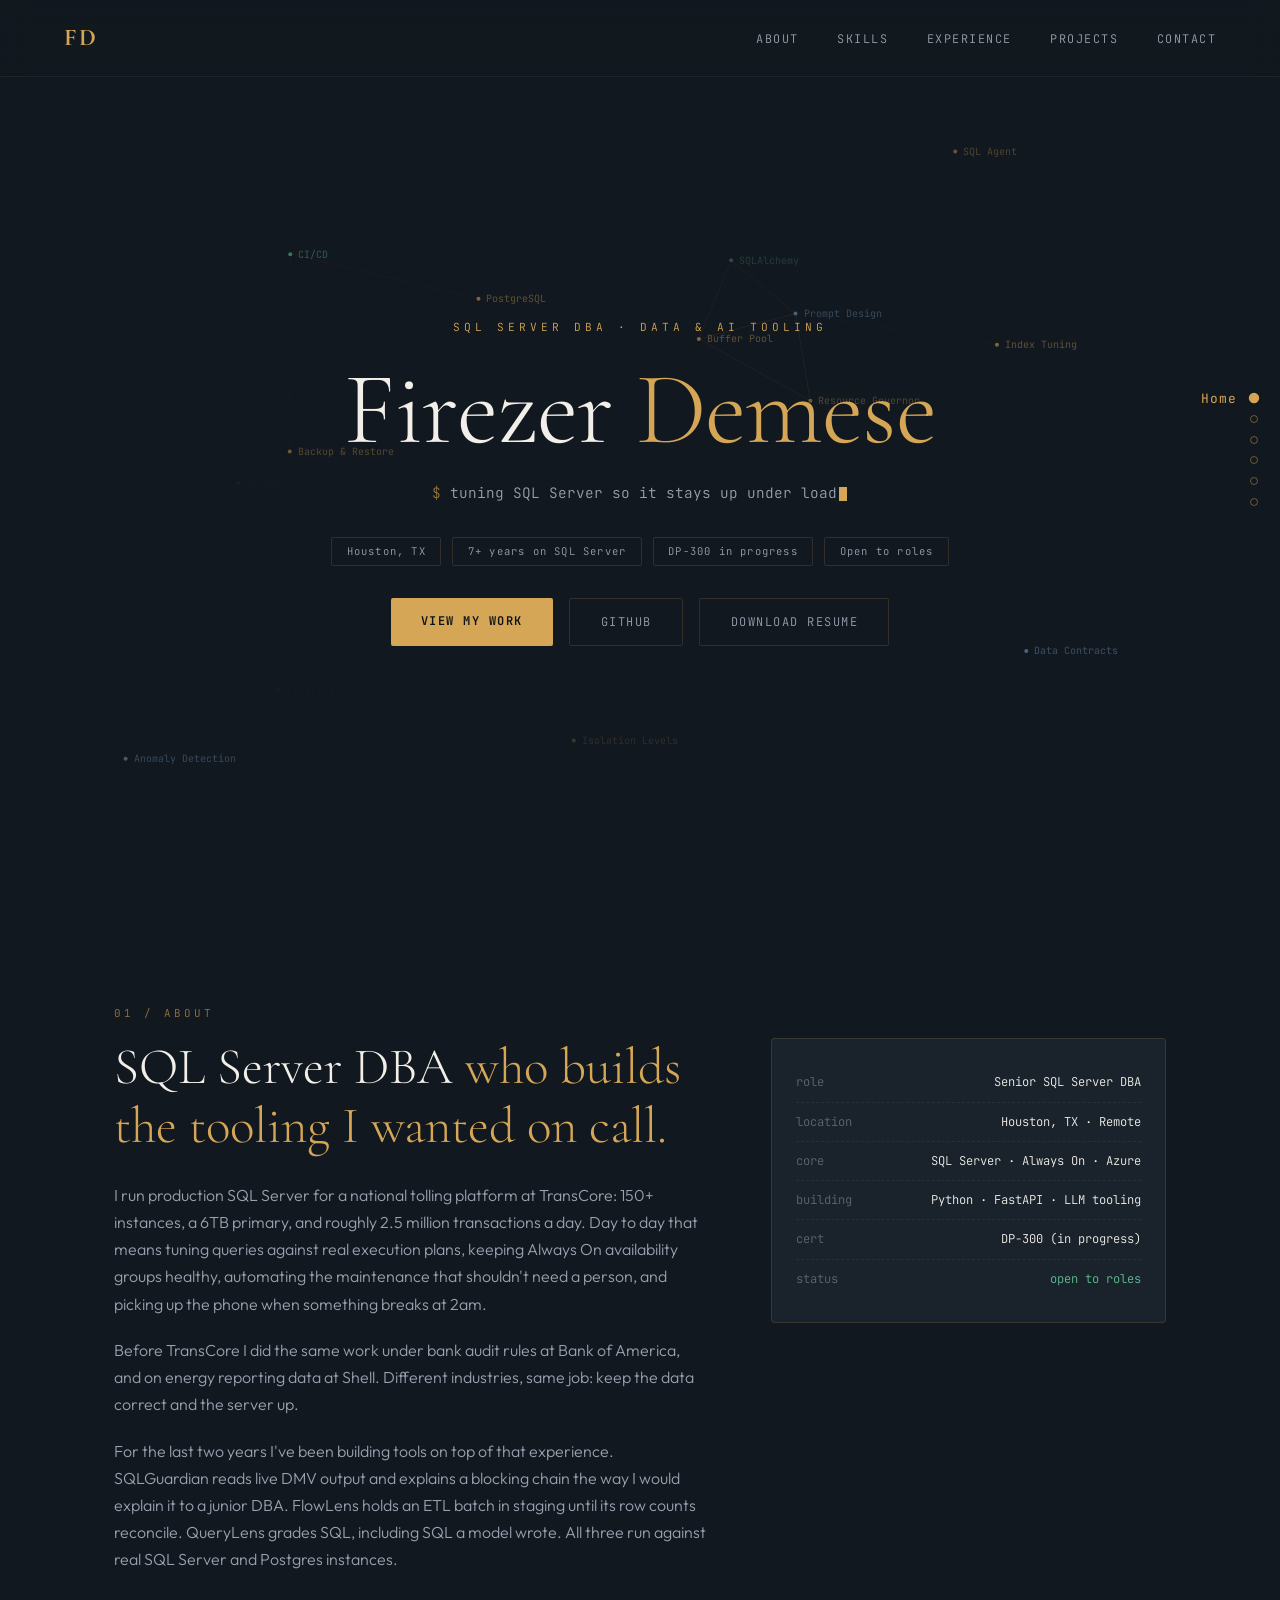
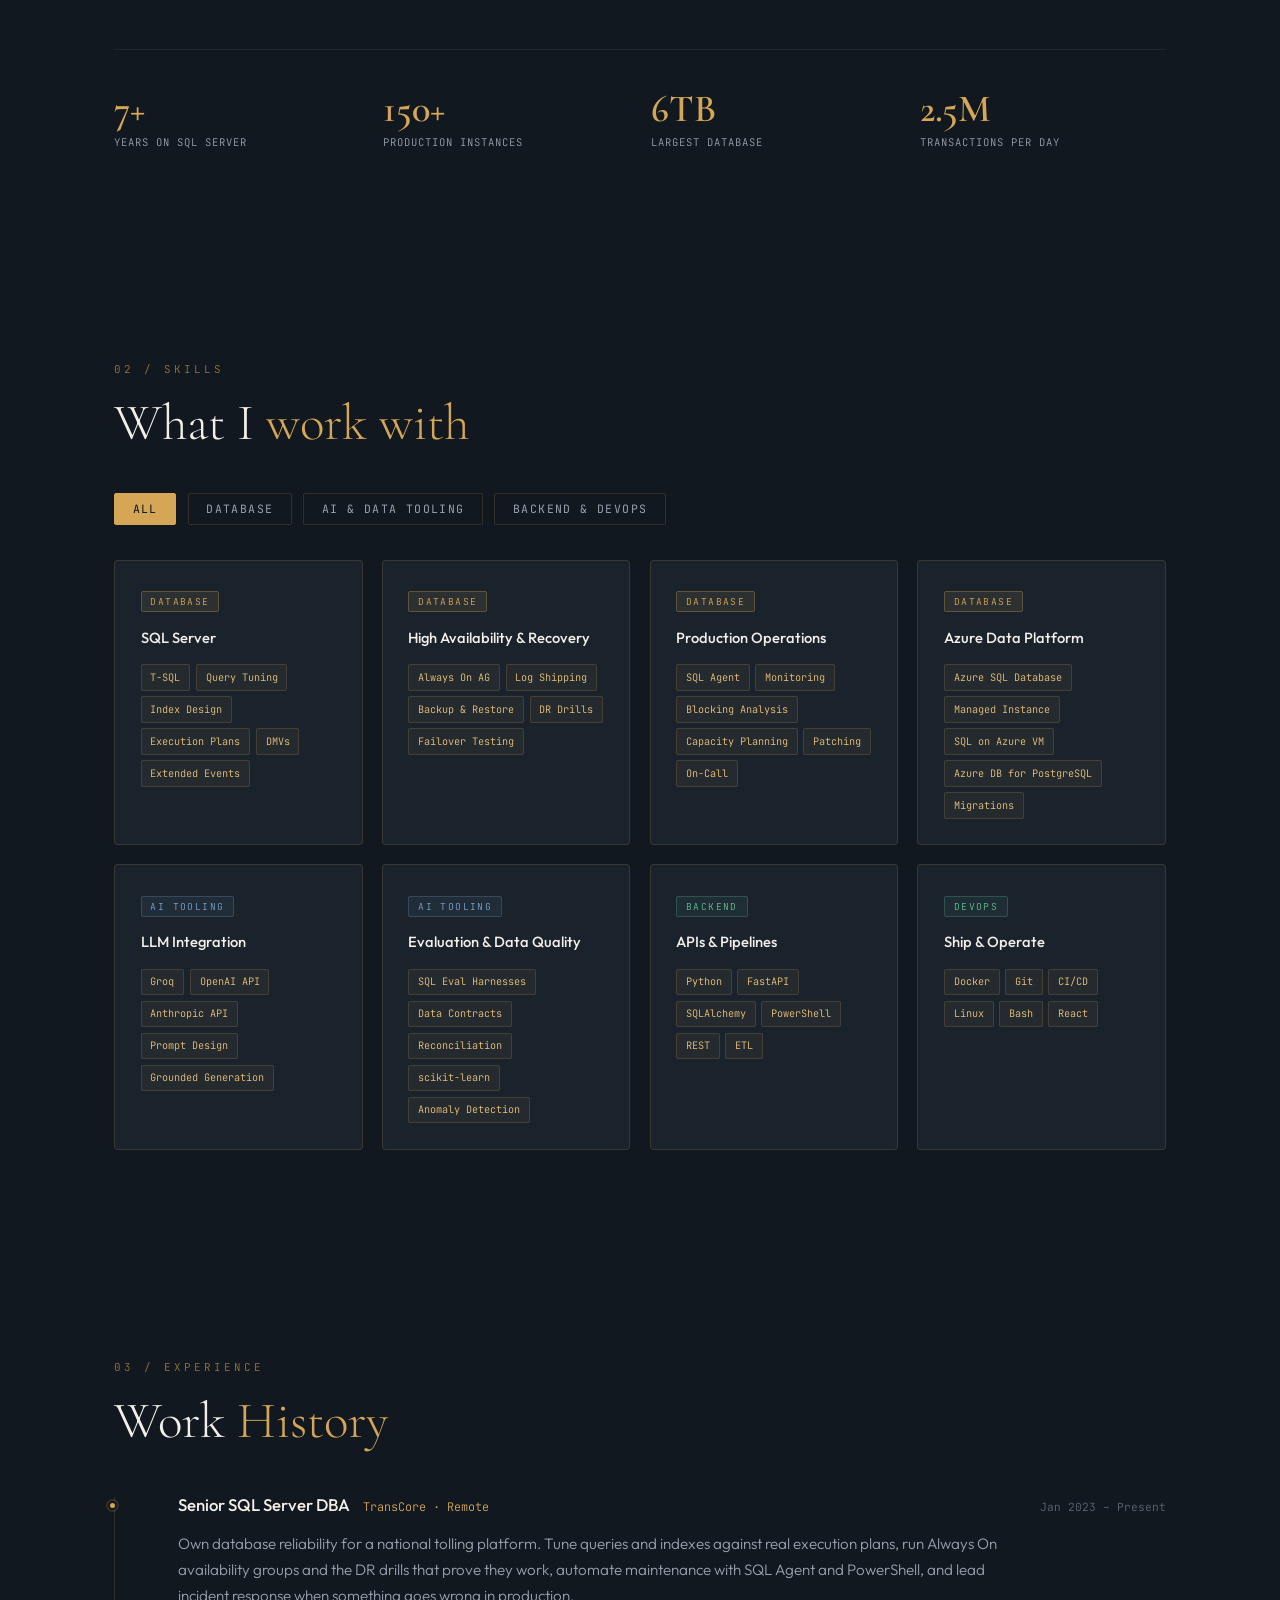
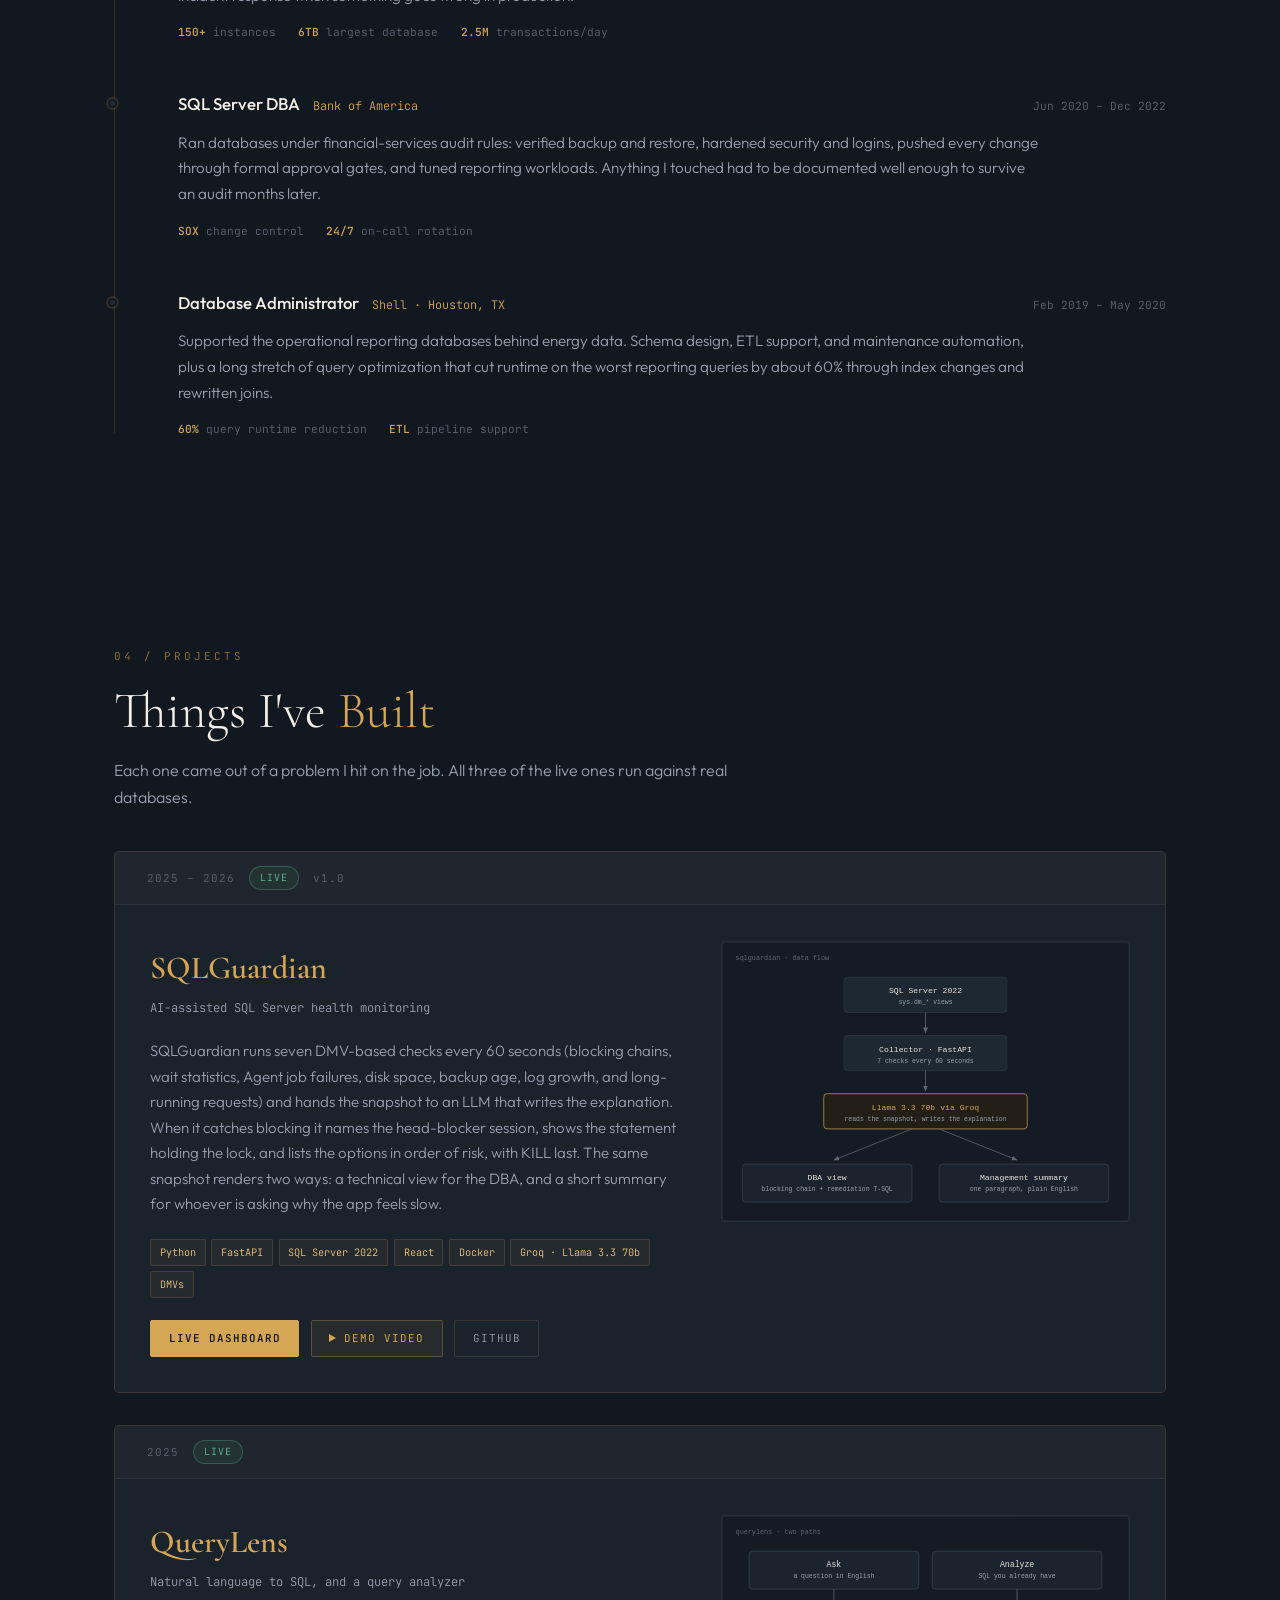
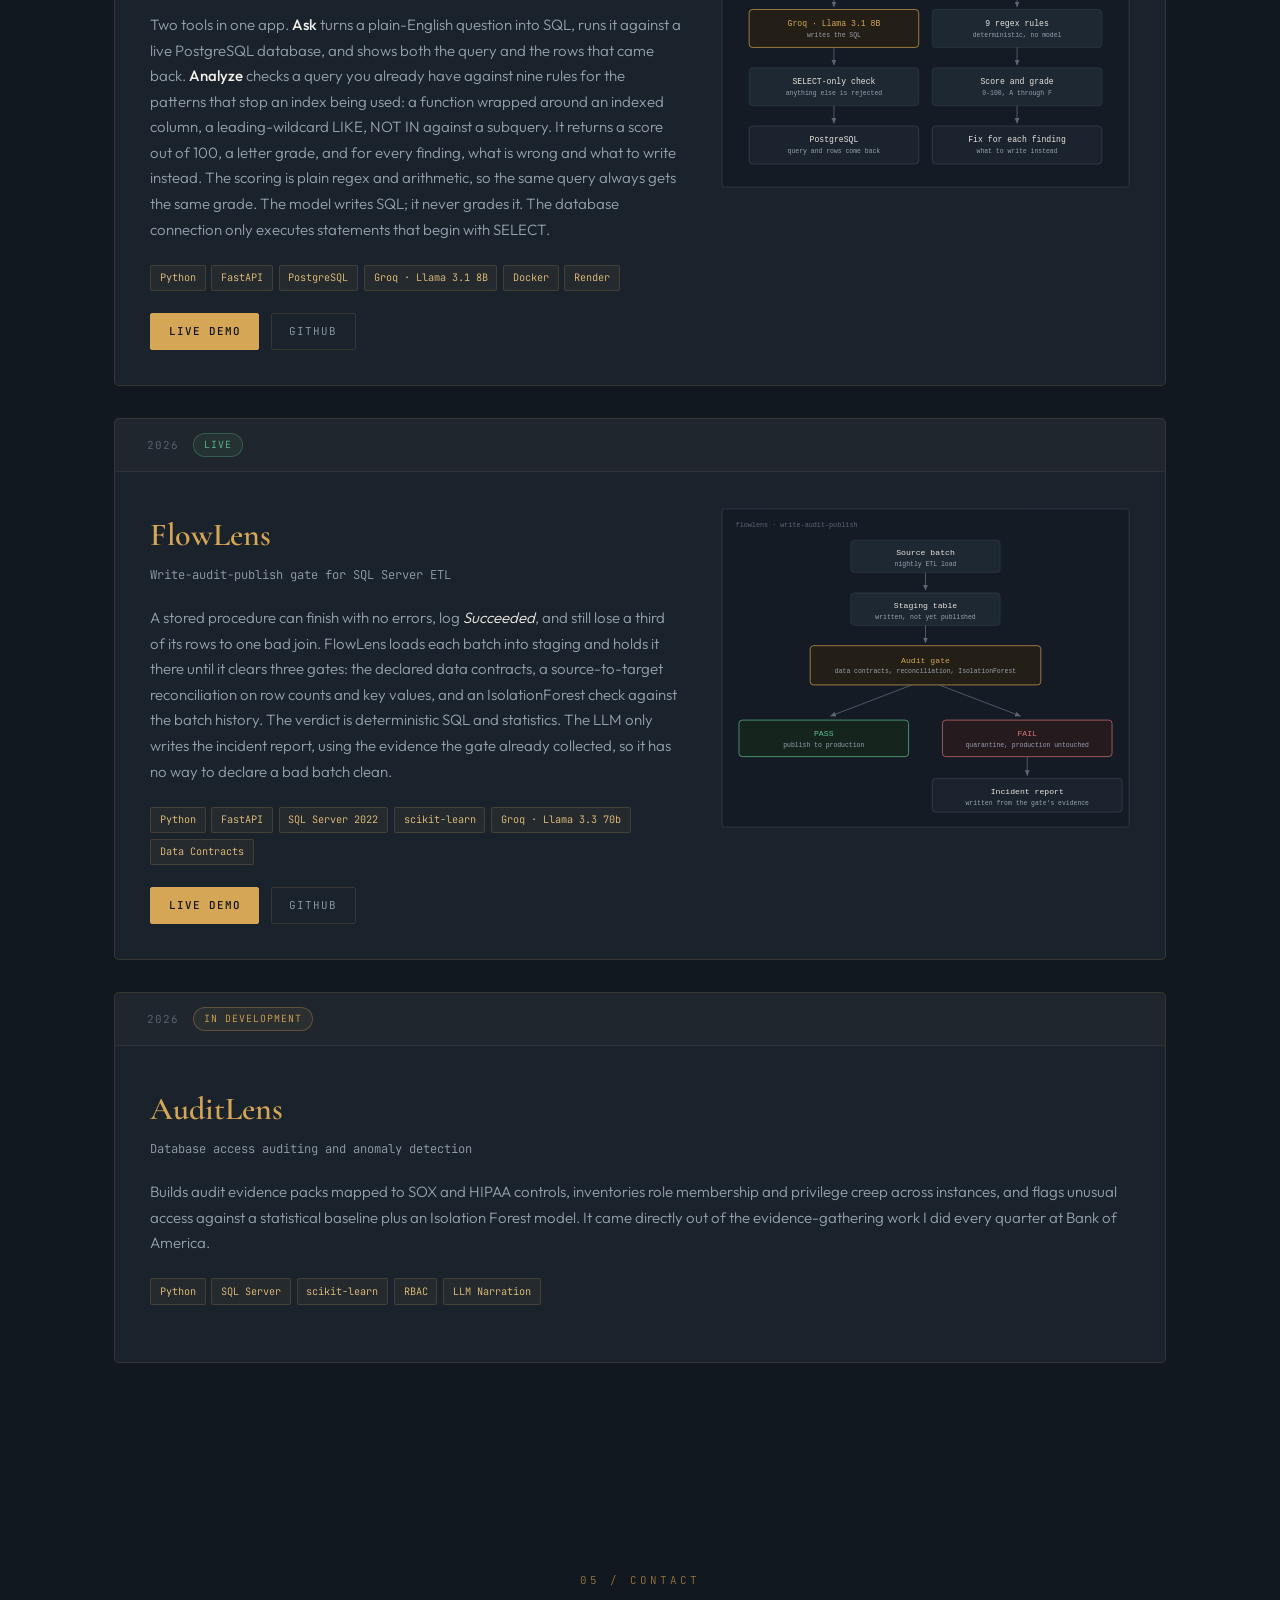
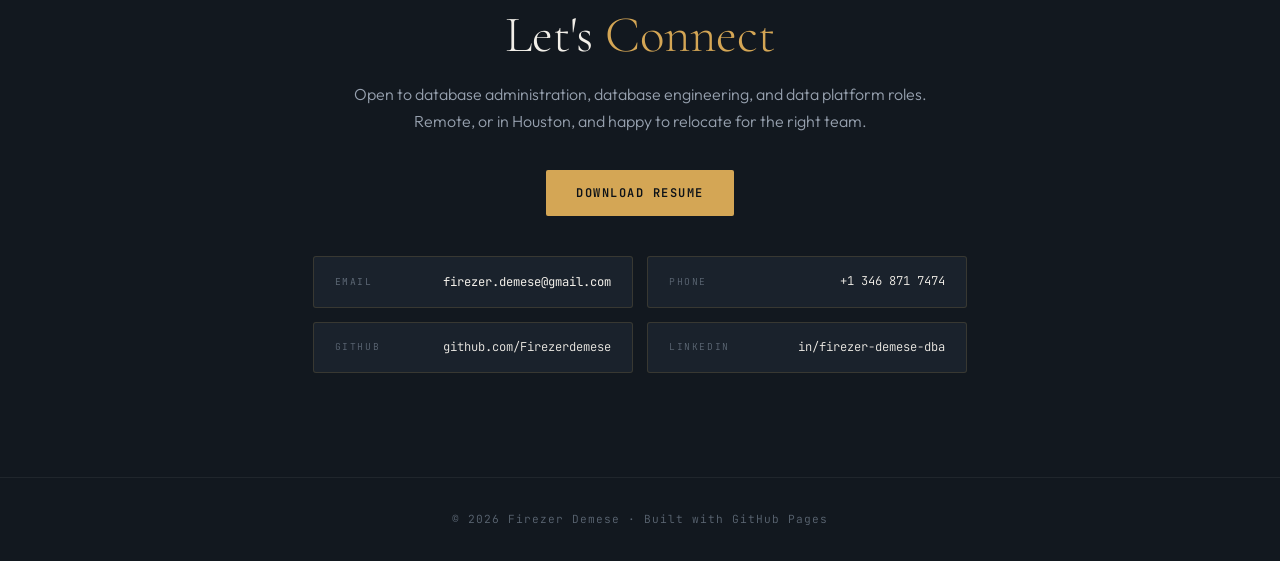
==== commit ce34c60c: "Expand the hero keyword field and correct the QueryLens entry - Grow the floating hero terms from 15" ====
--- a/index.html
+++ b/index.html
@@ -291,11 +291,11 @@
       <div class="project-body">
         <div class="project-info">
           <h3 class="project-title">QueryLens</h3>
-          <p class="project-subtitle">SQL workbench with a read-only boundary</p>
-          <p class="project-desc">Three things in one app. <strong>Ask</strong> turns a plain-English question into SQL and runs it. <strong>Analyze</strong> reads a query for the patterns that hurt at scale (SELECT *, leading-wildcard LIKE, a missing WHERE clause) and returns a score plus a rewrite. <strong>Evaluate</strong> runs model-generated SQL against gold answers and reports how often each model actually got the right rows back. Every statement passes through a parser that rejects writes, DDL, and multi-statement input before it reaches the database.</p>
+          <p class="project-subtitle">Natural language to SQL, and a query analyzer</p>
+          <p class="project-desc">Two tools in one app. <strong>Ask</strong> turns a plain-English question into SQL, runs it against a live PostgreSQL database, and shows both the query and the rows that came back. <strong>Analyze</strong> checks a query you already have against nine rules for the patterns that stop an index being used: a function wrapped around an indexed column, a leading-wildcard LIKE, NOT IN against a subquery. It returns a score out of 100, a letter grade, and for every finding, what is wrong and what to write instead. The scoring is plain regex and arithmetic, so the same query always gets the same grade. The model writes SQL; it never grades it. The database connection only executes statements that begin with SELECT.</p>
           <div class="project-tags">
             <span>Python</span><span>FastAPI</span><span>PostgreSQL</span>
-            <span>React</span><span>LLM APIs</span><span>Docker</span>
+            <span>Groq &middot; Llama 3.1 8B</span><span>Docker</span><span>Render</span>
           </div>
           <div class="project-links">
             <a href="https://querylens-cudj.onrender.com/" target="_blank" rel="noopener" class="link-btn primary">Live Demo</a>
@@ -303,7 +303,7 @@
           </div>
         </div>
         <div class="project-visual">
-          <img src="images/querylens-diagram.svg" alt="QueryLens architecture: Ask, Analyze and Evaluate all route through a safety parser before reaching a read-only PostgreSQL database.">
+          <img src="images/querylens-diagram.svg" alt="QueryLens has two paths: Ask sends a question to an LLM, checks the generated SQL is a SELECT, and runs it against PostgreSQL; Analyze runs a query through nine regex rules to produce a score, a grade and a fix per finding.">
         </div>
       </div>
     </div>
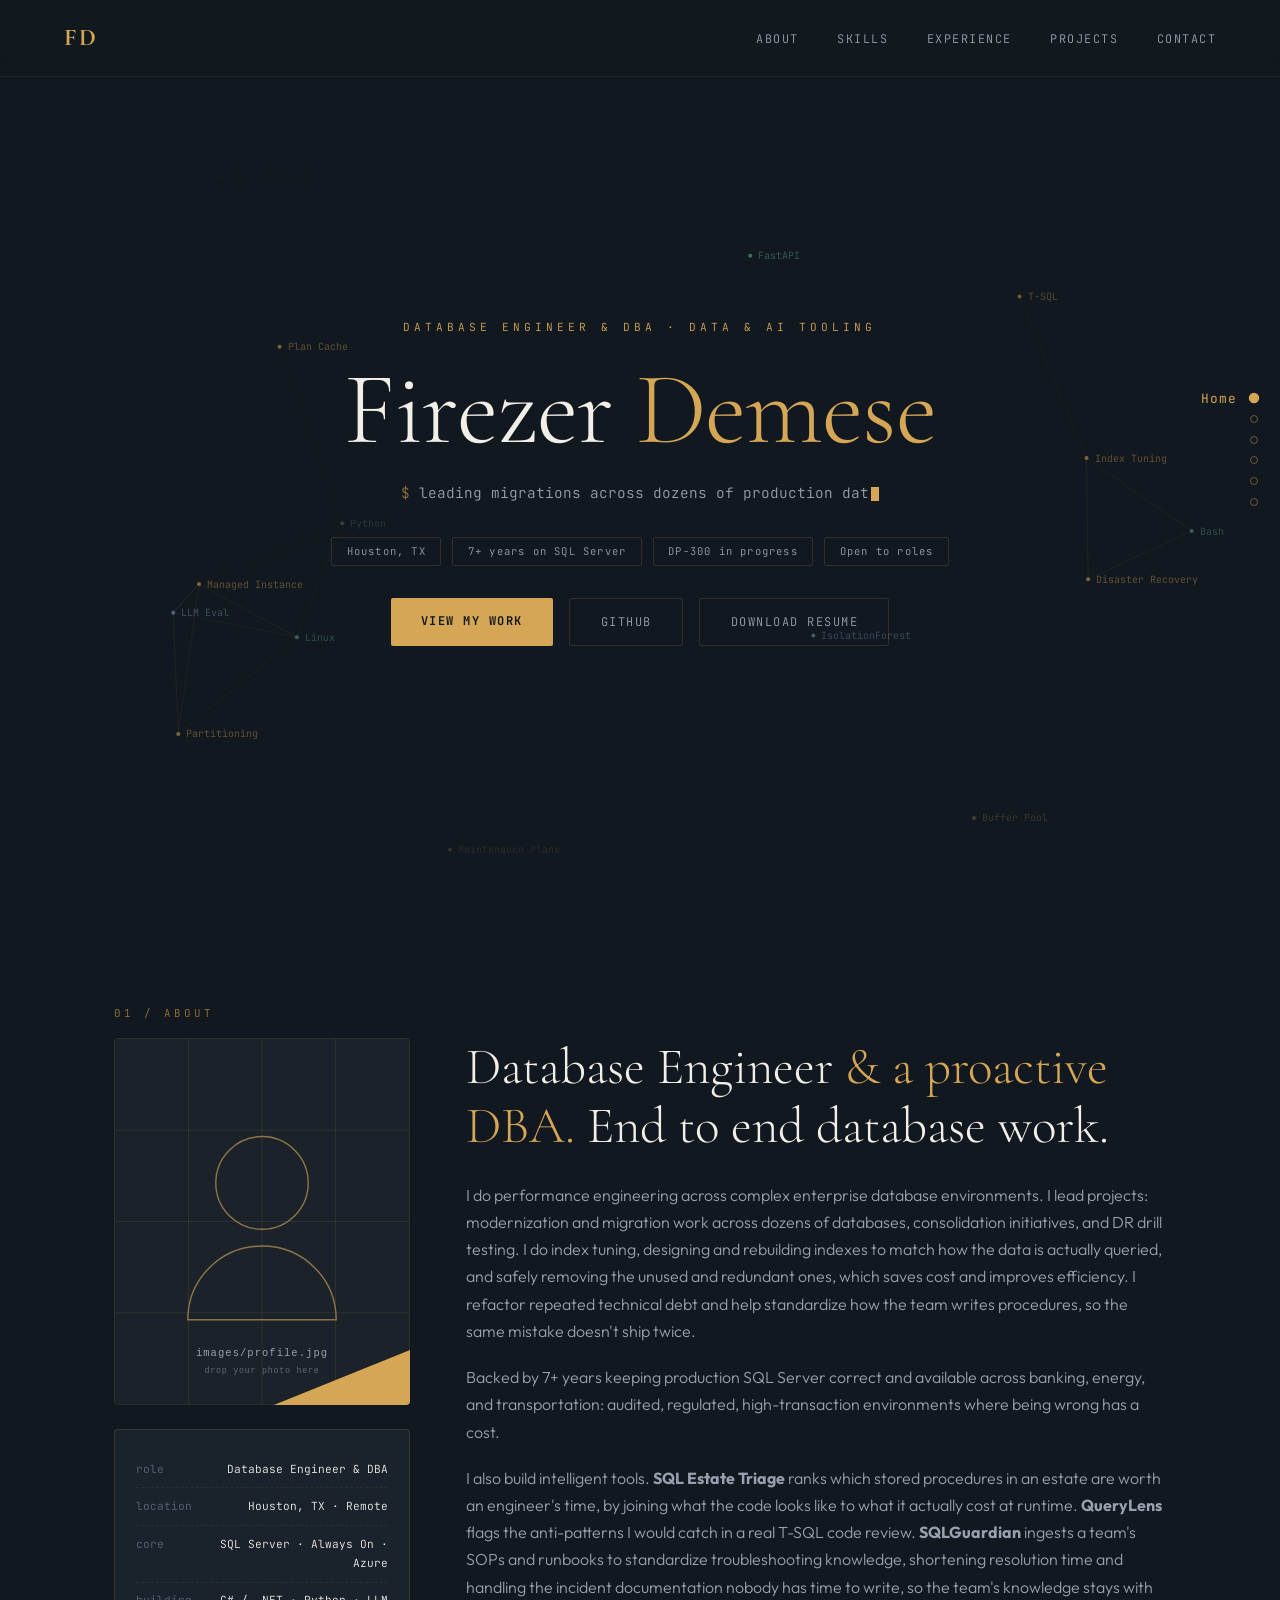
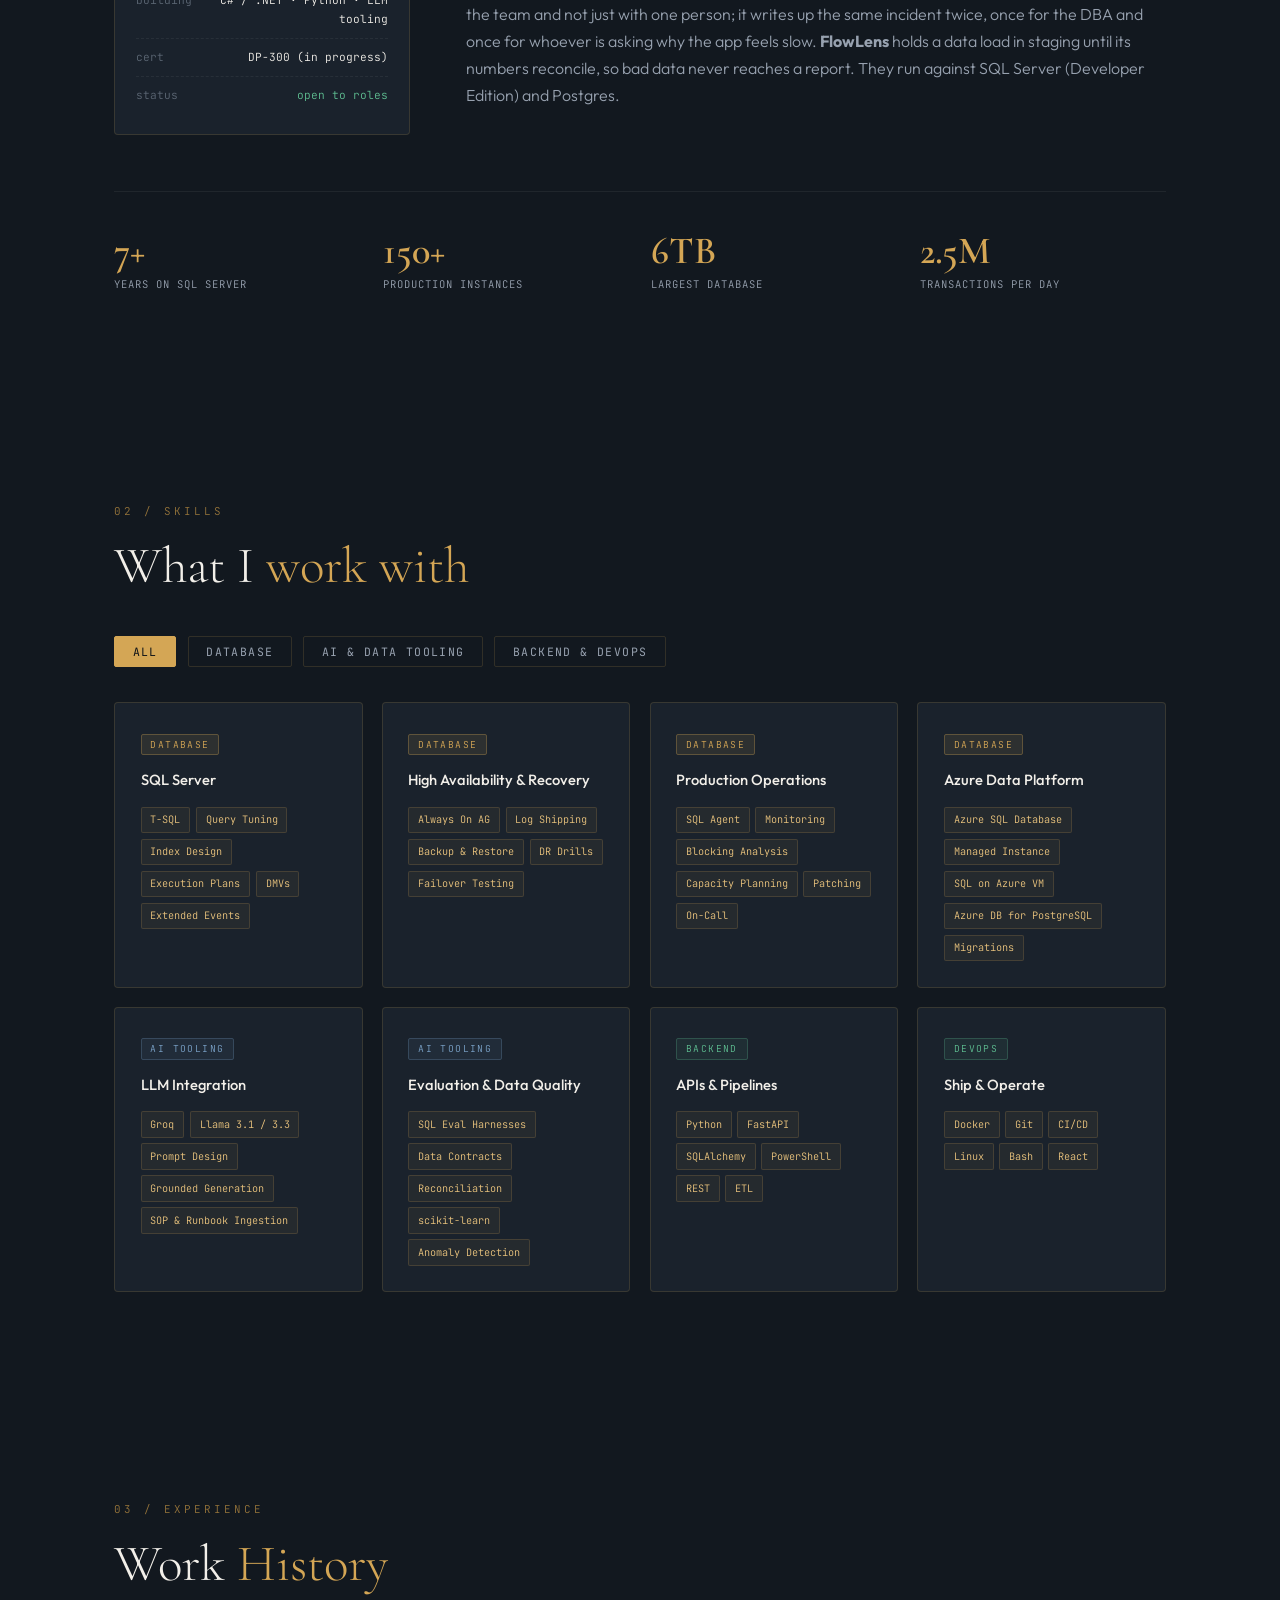
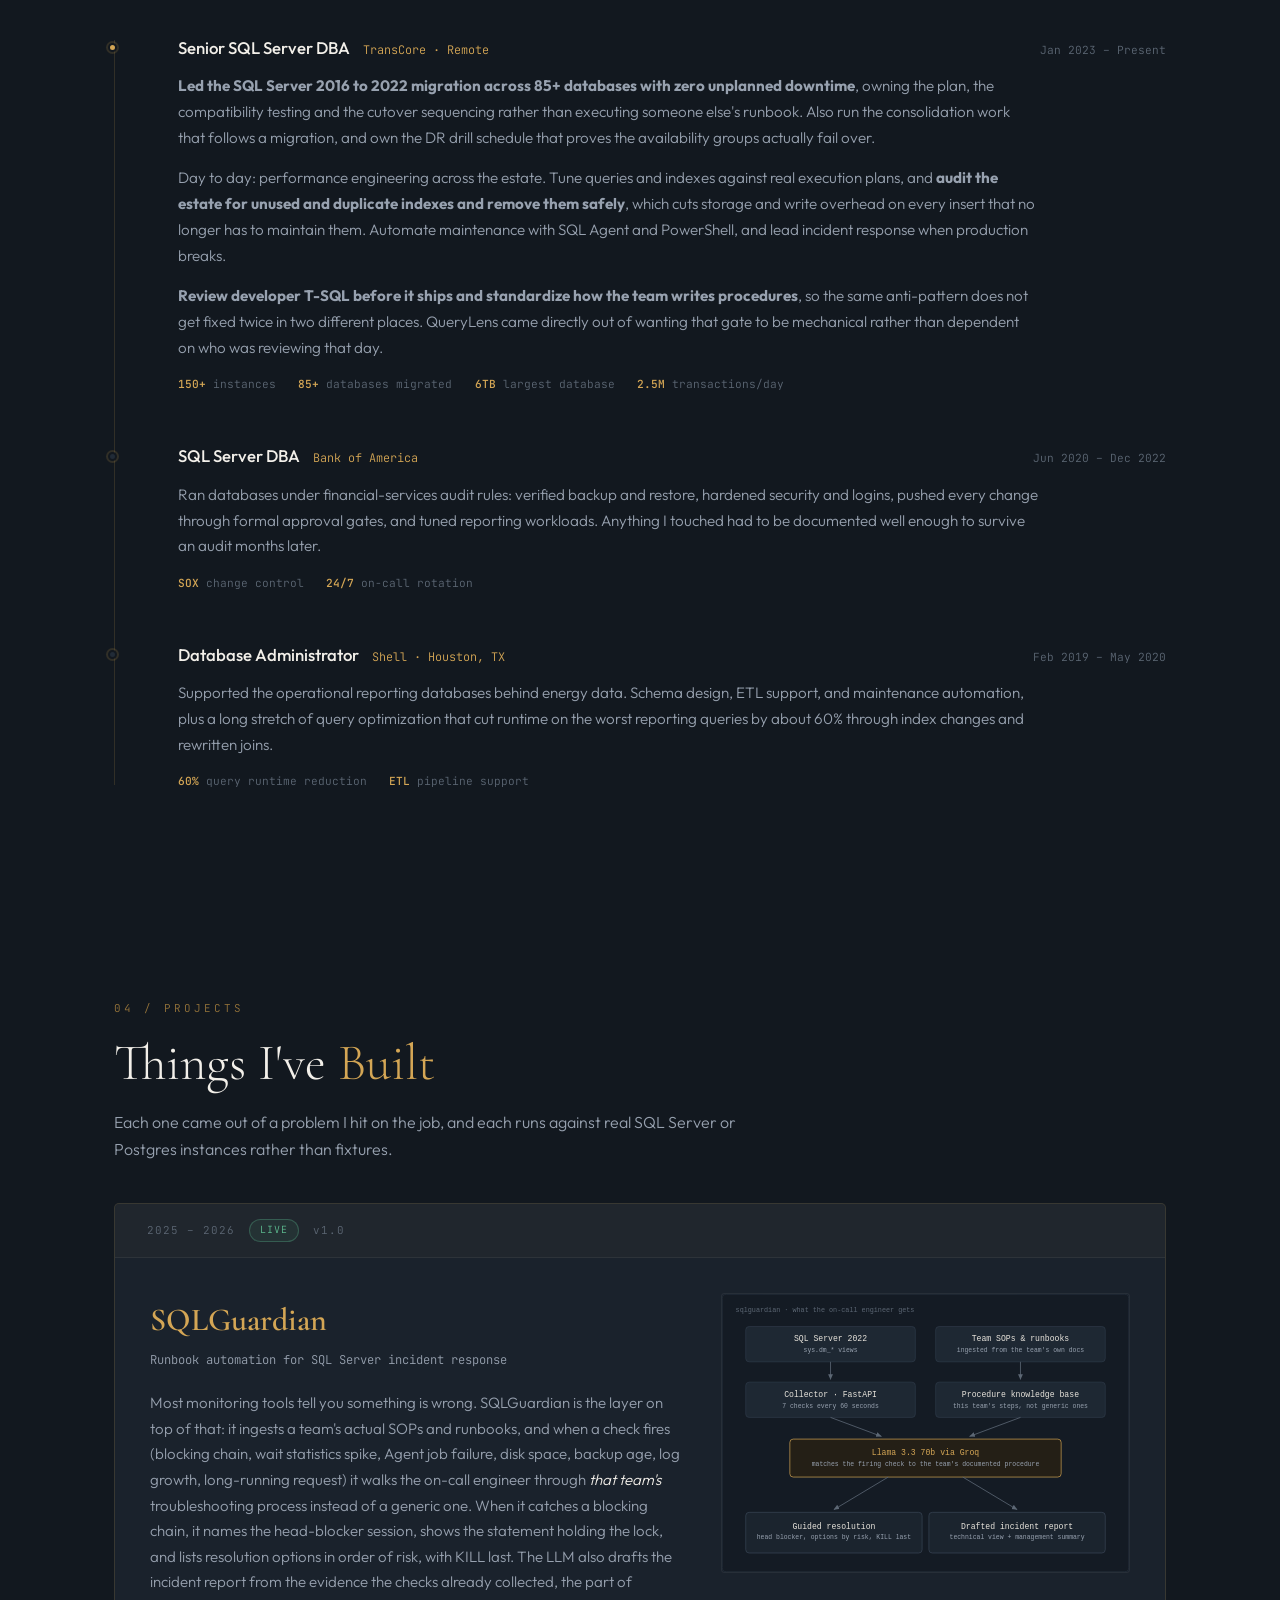
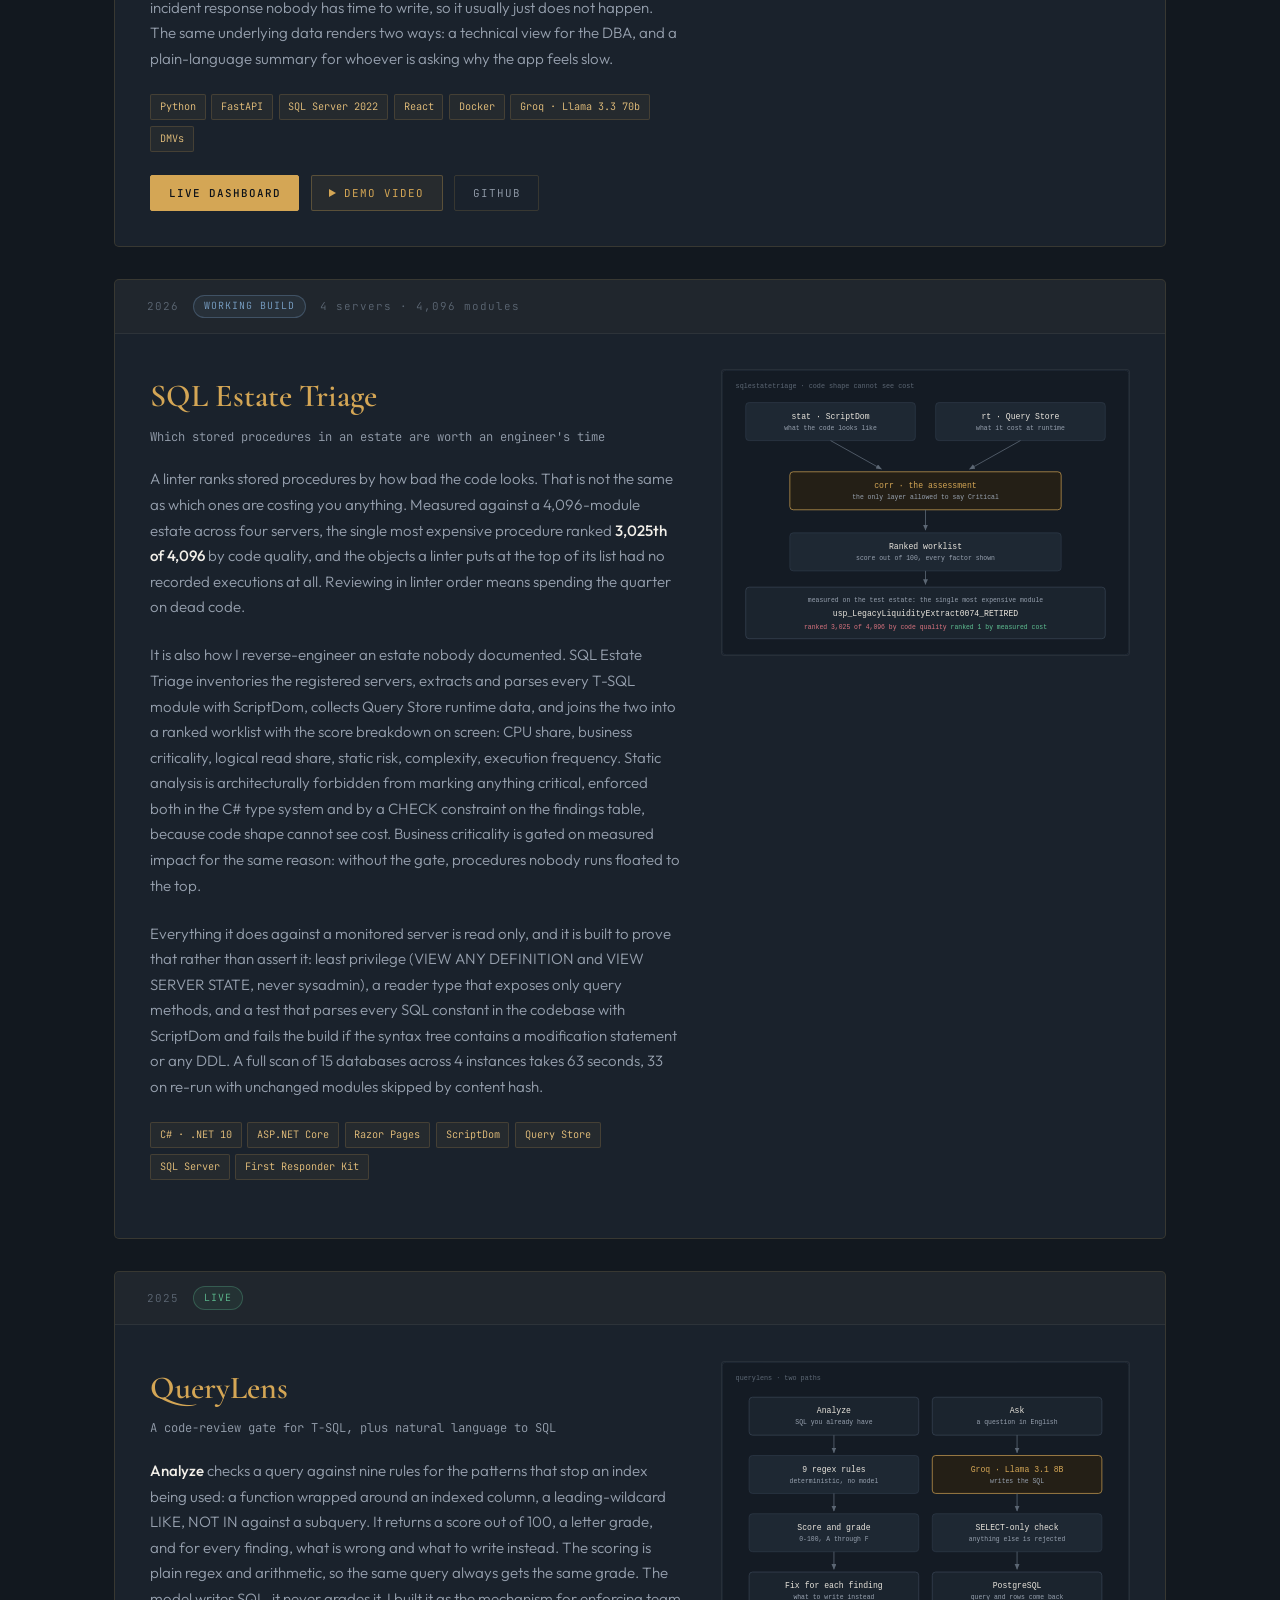
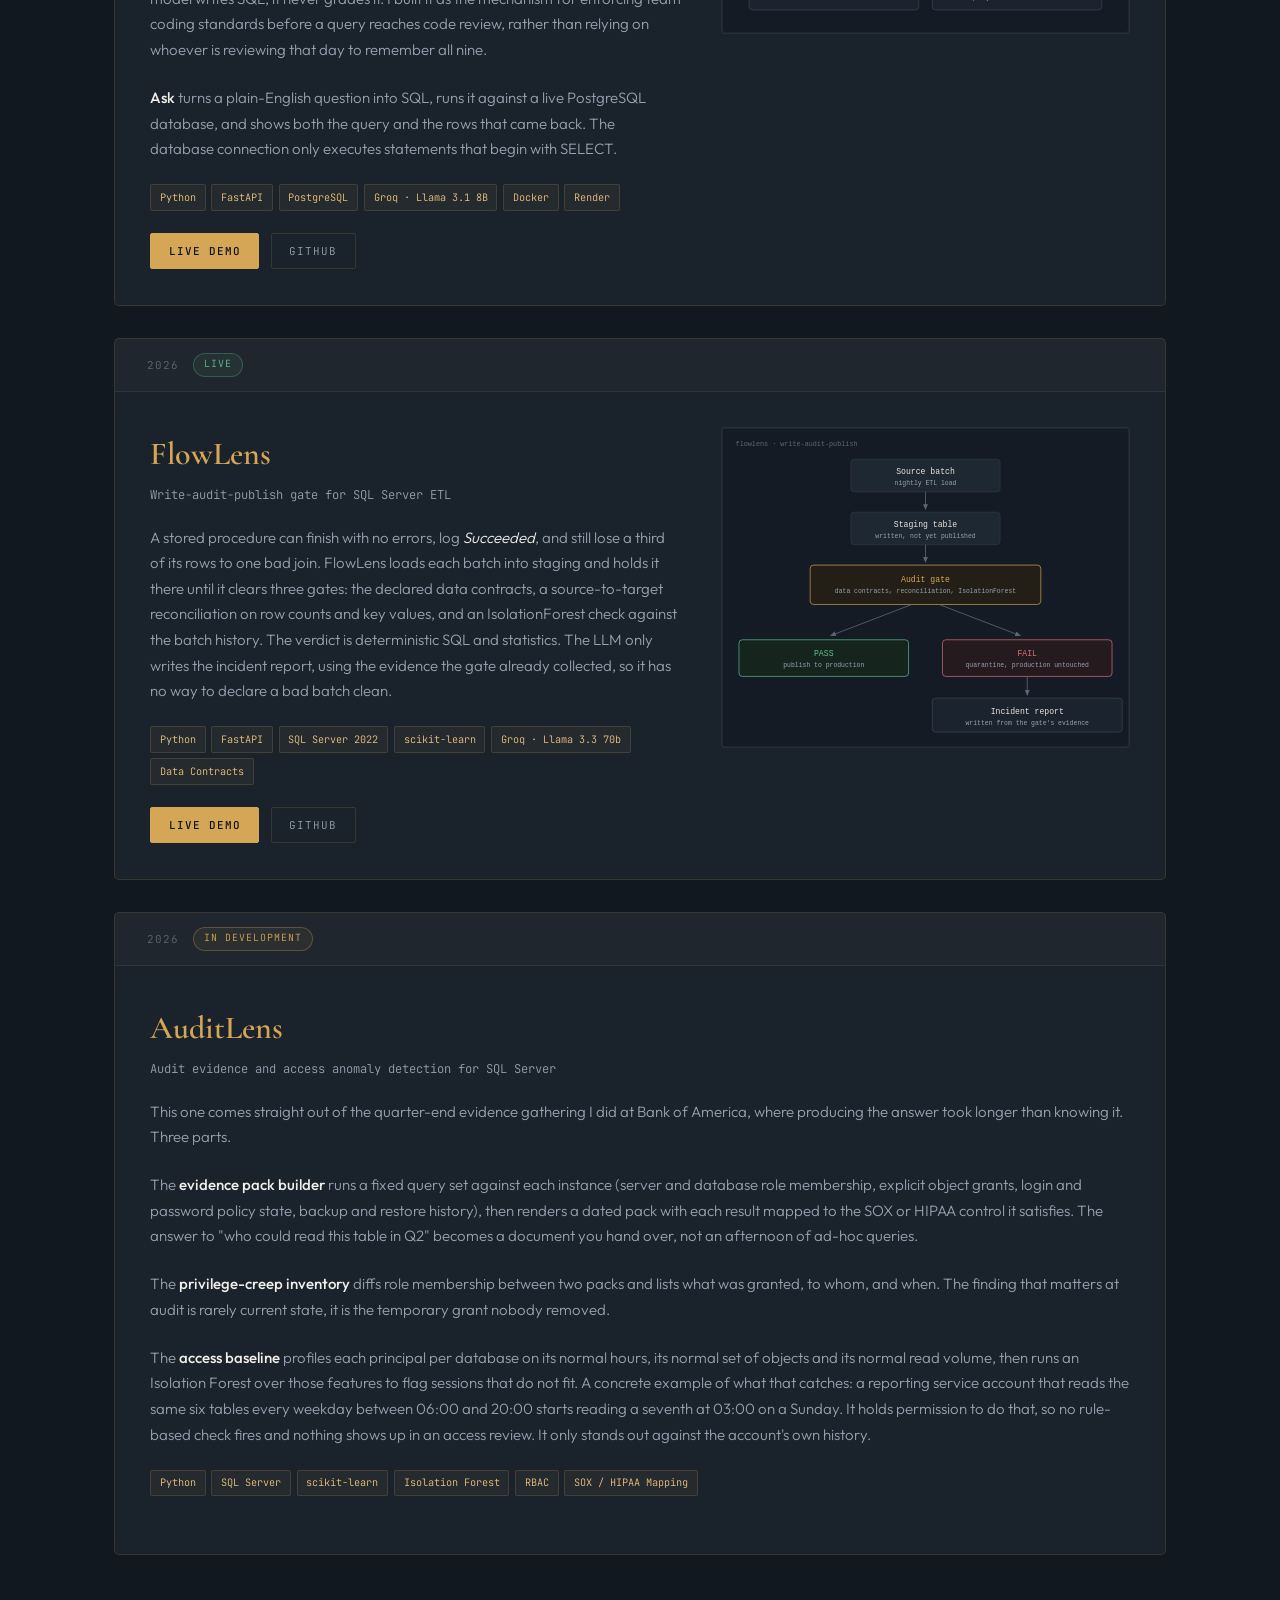
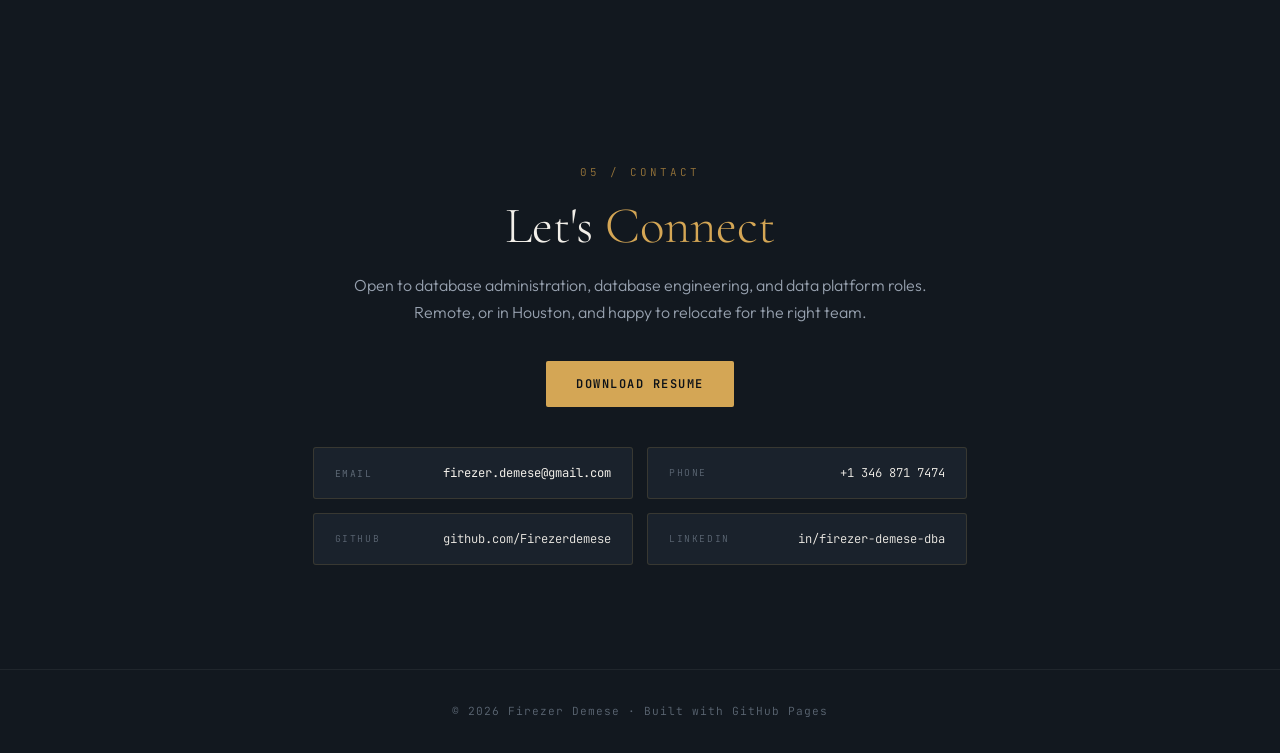
==== commit d7cecb48: "Reframe positioning: Database Engineer first, evidence before claims Lead with the strongest, most c" ====
--- a/index.html
+++ b/index.html
@@ -3,10 +3,10 @@
 <head>
   <meta charset="UTF-8" />
   <meta name="viewport" content="width=device-width, initial-scale=1.0" />
-  <title>Firezer Demese | SQL Server DBA</title>
-  <meta name="description" content="Senior SQL Server DBA in Houston, TX. 150+ production instances, a 6TB primary, 2.5M transactions a day. Building AI tooling on top of live database telemetry." />
-  <meta property="og:title" content="Firezer Demese | SQL Server DBA">
-  <meta property="og:description" content="Senior SQL Server DBA building AI tooling on top of live database telemetry. Houston, TX.">
+  <title>Firezer Demese | Database Engineer &amp; DBA</title>
+  <meta name="description" content="Database Engineer and DBA in Houston, TX. Performance engineering, migrations and consolidation across enterprise SQL Server estates. 150+ production instances, a 6TB primary, 2.5M transactions a day." />
+  <meta property="og:title" content="Firezer Demese | Database Engineer &amp; DBA">
+  <meta property="og:description" content="Database Engineer and DBA. Performance engineering, migrations and consolidation across enterprise SQL Server estates. Houston, TX.">
   <meta property="og:url" content="https://firezerdemese.github.io">
   <meta property="og:type" content="website">
   <meta name="twitter:card" content="summary">
@@ -44,7 +44,7 @@
 <section id="hero" class="hero">
   <canvas id="heroCanvas" class="hero-canvas" aria-hidden="true"></canvas>
   <div class="hero-center">
-    <div class="hero-eyebrow">SQL Server DBA &middot; Data &amp; AI Tooling</div>
+    <div class="hero-eyebrow">Database Engineer &amp; DBA &middot; Data &amp; AI Tooling</div>
     <h1 class="hero-name">Firezer <span class="gold">Demese</span></h1>
     <div class="hero-typewriter"><span class="tw-prompt">$</span> <span id="twText"></span><span class="tw-cursor"></span></div>
     <div class="hero-badge-row">
@@ -65,20 +65,30 @@
 <section id="about" class="section about">
   <div class="section-label">01 / About</div>
   <div class="about-grid">
+    <div class="about-rail">
+      <!-- Replace images/profile.jpg with your own photo, same filename.
+           Until it exists, the placeholder below is shown instead. -->
+      <div class="about-photo">
+        <img src="images/profile.jpg" alt="Firezer Demese"
+             onerror="this.onerror=null;this.src='images/profile-placeholder.svg'">
+        <span class="photo-badge"></span>
+      </div>
+
+      <div class="sys-card" aria-label="Profile summary">
+        <div class="sys-row"><span class="sys-k">role</span><span class="sys-v">Database Engineer &amp; DBA</span></div>
+        <div class="sys-row"><span class="sys-k">location</span><span class="sys-v">Houston, TX &middot; Remote</span></div>
+        <div class="sys-row"><span class="sys-k">core</span><span class="sys-v">SQL Server &middot; Always On &middot; Azure</span></div>
+        <div class="sys-row"><span class="sys-k">building</span><span class="sys-v">C# / .NET &middot; Python &middot; LLM tooling</span></div>
+        <div class="sys-row"><span class="sys-k">cert</span><span class="sys-v">DP-300 (in progress)</span></div>
+        <div class="sys-row"><span class="sys-k">status</span><span class="sys-v ok">open to roles</span></div>
+      </div>
+    </div>
+
     <div class="about-text">
-      <h2>SQL Server DBA <span class="gold">who builds the tooling I wanted on call.</span></h2>
-      <p>I run production SQL Server for a national tolling platform at TransCore: 150+ instances, a 6TB primary, and roughly 2.5 million transactions a day. Day to day that means tuning queries against real execution plans, keeping Always On availability groups healthy, automating the maintenance that shouldn't need a person, and picking up the phone when something breaks at 2am.</p>
-      <p>Before TransCore I did the same work under bank audit rules at Bank of America, and on energy reporting data at Shell. Different industries, same job: keep the data correct and the server up.</p>
-      <p>For the last two years I've been building tools on top of that experience. SQLGuardian reads live DMV output and explains a blocking chain the way I would explain it to a junior DBA. FlowLens holds an ETL batch in staging until its row counts reconcile. QueryLens grades SQL, including SQL a model wrote. All three run against real SQL Server and Postgres instances.</p>
-    </div>
-
-    <div class="sys-card" aria-label="Profile summary">
-      <div class="sys-row"><span class="sys-k">role</span><span class="sys-v">Senior SQL Server DBA</span></div>
-      <div class="sys-row"><span class="sys-k">location</span><span class="sys-v">Houston, TX &middot; Remote</span></div>
-      <div class="sys-row"><span class="sys-k">core</span><span class="sys-v">SQL Server &middot; Always On &middot; Azure</span></div>
-      <div class="sys-row"><span class="sys-k">building</span><span class="sys-v">Python &middot; FastAPI &middot; LLM tooling</span></div>
-      <div class="sys-row"><span class="sys-k">cert</span><span class="sys-v">DP-300 (in progress)</span></div>
-      <div class="sys-row"><span class="sys-k">status</span><span class="sys-v ok">open to roles</span></div>
+      <h2>Database Engineer <span class="gold">&amp; a proactive DBA.</span> End to end database work.</h2>
+      <p>I do performance engineering across complex enterprise database environments. I lead projects: modernization and migration work across dozens of databases, consolidation initiatives, and DR drill testing. I do index tuning, designing and rebuilding indexes to match how the data is actually queried, and safely removing the unused and redundant ones, which saves cost and improves efficiency. I refactor repeated technical debt and help standardize how the team writes procedures, so the same mistake doesn't ship twice.</p>
+      <p>Backed by 7+ years keeping production SQL Server correct and available across banking, energy, and transportation: audited, regulated, high-transaction environments where being wrong has a cost.</p>
+      <p>I also build intelligent tools. <strong>SQL Estate Triage</strong> ranks which stored procedures in an estate are worth an engineer's time, by joining what the code looks like to what it actually cost at runtime. <strong>QueryLens</strong> flags the anti-patterns I would catch in a real T-SQL code review. <strong>SQLGuardian</strong> ingests a team's SOPs and runbooks to standardize troubleshooting knowledge, shortening resolution time and handling the incident documentation nobody has time to write, so the team's knowledge stays with the team and not just with one person; it writes up the same incident twice, once for the DBA and once for whoever is asking why the app feels slow. <strong>FlowLens</strong> holds a data load in staging until its numbers reconcile, so bad data never reaches a report. They run against SQL Server (Developer Edition) and Postgres.</p>
     </div>
   </div>
 
@@ -155,8 +165,8 @@
       <div class="skill-card-header"><span class="skill-domain-tag ai">AI Tooling</span></div>
       <h3>LLM Integration</h3>
       <div class="tags">
-        <span>Groq</span><span>OpenAI API</span><span>Anthropic API</span>
-        <span>Prompt Design</span><span>Grounded Generation</span>
+        <span>Groq</span><span>Llama 3.1 / 3.3</span><span>Prompt Design</span>
+        <span>Grounded Generation</span><span>SOP &amp; Runbook Ingestion</span>
       </div>
     </div>
 
@@ -203,9 +213,12 @@
           <span class="timeline-company">TransCore &middot; Remote</span>
           <span class="timeline-date">Jan 2023 &ndash; Present</span>
         </div>
-        <p>Own database reliability for a national tolling platform. Tune queries and indexes against real execution plans, run Always On availability groups and the DR drills that prove they work, automate maintenance with SQL Agent and PowerShell, and lead incident response when something goes wrong in production.</p>
+        <p><strong>Led the SQL Server 2016 to 2022 migration across 85+ databases with zero unplanned downtime</strong>, owning the plan, the compatibility testing and the cutover sequencing rather than executing someone else's runbook. Also run the consolidation work that follows a migration, and own the DR drill schedule that proves the availability groups actually fail over.</p>
+        <p>Day to day: performance engineering across the estate. Tune queries and indexes against real execution plans, and <strong>audit the estate for unused and duplicate indexes and remove them safely</strong>, which cuts storage and write overhead on every insert that no longer has to maintain them. Automate maintenance with SQL Agent and PowerShell, and lead incident response when production breaks.</p>
+        <p><strong>Review developer T-SQL before it ships and standardize how the team writes procedures</strong>, so the same anti-pattern does not get fixed twice in two different places. QueryLens came directly out of wanting that gate to be mechanical rather than dependent on who was reviewing that day.</p>
         <div class="xp-stats">
           <span><b>150+</b> instances</span>
+          <span><b>85+</b> databases migrated</span>
           <span><b>6TB</b> largest database</span>
           <span><b>2.5M</b> transactions/day</span>
         </div>
@@ -250,7 +263,7 @@
 <section id="projects" class="section projects">
   <div class="section-label">04 / Projects</div>
   <h2>Things I've <span class="gold">Built</span></h2>
-  <p class="section-lede">Each one came out of a problem I hit on the job. All three of the live ones run against real databases.</p>
+  <p class="section-lede">Each one came out of a problem I hit on the job, and each runs against real SQL Server or Postgres instances rather than fixtures.</p>
 
   <div class="projects-list">
 
@@ -264,8 +277,8 @@
       <div class="project-body">
         <div class="project-info">
           <h3 class="project-title">SQLGuardian</h3>
-          <p class="project-subtitle">AI-assisted SQL Server health monitoring</p>
-          <p class="project-desc">SQLGuardian runs seven DMV-based checks every 60 seconds (blocking chains, wait statistics, Agent job failures, disk space, backup age, log growth, and long-running requests) and hands the snapshot to an LLM that writes the explanation. When it catches blocking it names the head-blocker session, shows the statement holding the lock, and lists the options in order of risk, with KILL last. The same snapshot renders two ways: a technical view for the DBA, and a short summary for whoever is asking why the app feels slow.</p>
+          <p class="project-subtitle">Runbook automation for SQL Server incident response</p>
+          <p class="project-desc">Most monitoring tools tell you something is wrong. SQLGuardian is the layer on top of that: it ingests a team's actual SOPs and runbooks, and when a check fires (blocking chain, wait statistics spike, Agent job failure, disk space, backup age, log growth, long-running request) it walks the on-call engineer through <em>that team's</em> troubleshooting process instead of a generic one. When it catches a blocking chain, it names the head-blocker session, shows the statement holding the lock, and lists resolution options in order of risk, with KILL last. The LLM also drafts the incident report from the evidence the checks already collected, the part of incident response nobody has time to write, so it usually just does not happen. The same underlying data renders two ways: a technical view for the DBA, and a plain-language summary for whoever is asking why the app feels slow.</p>
           <div class="project-tags">
             <span>Python</span><span>FastAPI</span><span>SQL Server 2022</span>
             <span>React</span><span>Docker</span><span>Groq &middot; Llama 3.3 70b</span><span>DMVs</span>
@@ -277,7 +290,32 @@
           </div>
         </div>
         <div class="project-visual">
-          <img src="images/sqlguardian-diagram.svg" alt="SQLGuardian architecture: SQL Server DMVs feed a FastAPI collector, which sends snapshots to an LLM that produces a DBA view and a management summary.">
+          <img src="images/sqlguardian-diagram.svg" alt="SQLGuardian architecture: DMV checks and the team's ingested SOPs and runbooks both feed the LLM, which produces guided resolution steps and a drafted incident report in both a technical and a management view.">
+        </div>
+      </div>
+    </div>
+
+    <!-- SQL Estate Triage -->
+    <div class="project-card">
+      <div class="project-meta">
+        <span class="project-date">2026</span>
+        <span class="project-status built">Working Build</span>
+        <span class="project-version">4 servers &middot; 4,096 modules</span>
+      </div>
+      <div class="project-body">
+        <div class="project-info">
+          <h3 class="project-title">SQL Estate Triage</h3>
+          <p class="project-subtitle">Which stored procedures in an estate are worth an engineer's time</p>
+          <p class="project-desc">A linter ranks stored procedures by how bad the code looks. That is not the same as which ones are costing you anything. Measured against a 4,096-module estate across four servers, the single most expensive procedure ranked <strong>3,025th of 4,096</strong> by code quality, and the objects a linter puts at the top of its list had no recorded executions at all. Reviewing in linter order means spending the quarter on dead code.</p>
+          <p class="project-desc">It is also how I reverse-engineer an estate nobody documented. SQL Estate Triage inventories the registered servers, extracts and parses every T-SQL module with ScriptDom, collects Query Store runtime data, and joins the two into a ranked worklist with the score breakdown on screen: CPU share, business criticality, logical read share, static risk, complexity, execution frequency. Static analysis is architecturally forbidden from marking anything critical, enforced both in the C# type system and by a CHECK constraint on the findings table, because code shape cannot see cost. Business criticality is gated on measured impact for the same reason: without the gate, procedures nobody runs floated to the top.</p>
+          <p class="project-desc">Everything it does against a monitored server is read only, and it is built to prove that rather than assert it: least privilege (VIEW ANY DEFINITION and VIEW SERVER STATE, never sysadmin), a reader type that exposes only query methods, and a test that parses every SQL constant in the codebase with ScriptDom and fails the build if the syntax tree contains a modification statement or any DDL. A full scan of 15 databases across 4 instances takes 63 seconds, 33 on re-run with unchanged modules skipped by content hash.</p>
+          <div class="project-tags">
+            <span>C# &middot; .NET 10</span><span>ASP.NET Core</span><span>Razor Pages</span>
+            <span>ScriptDom</span><span>Query Store</span><span>SQL Server</span><span>First Responder Kit</span>
+          </div>
+        </div>
+        <div class="project-visual">
+          <img src="images/estatetriage-diagram.svg" alt="SQL Estate Triage architecture: a static analysis layer and a Query Store runtime layer feed a correlation layer, which is the only layer permitted to rank a module critical, producing a ranked worklist.">
         </div>
       </div>
     </div>
@@ -291,8 +329,9 @@
       <div class="project-body">
         <div class="project-info">
           <h3 class="project-title">QueryLens</h3>
-          <p class="project-subtitle">Natural language to SQL, and a query analyzer</p>
-          <p class="project-desc">Two tools in one app. <strong>Ask</strong> turns a plain-English question into SQL, runs it against a live PostgreSQL database, and shows both the query and the rows that came back. <strong>Analyze</strong> checks a query you already have against nine rules for the patterns that stop an index being used: a function wrapped around an indexed column, a leading-wildcard LIKE, NOT IN against a subquery. It returns a score out of 100, a letter grade, and for every finding, what is wrong and what to write instead. The scoring is plain regex and arithmetic, so the same query always gets the same grade. The model writes SQL; it never grades it. The database connection only executes statements that begin with SELECT.</p>
+          <p class="project-subtitle">A code-review gate for T-SQL, plus natural language to SQL</p>
+          <p class="project-desc"><strong>Analyze</strong> checks a query against nine rules for the patterns that stop an index being used: a function wrapped around an indexed column, a leading-wildcard LIKE, NOT IN against a subquery. It returns a score out of 100, a letter grade, and for every finding, what is wrong and what to write instead. The scoring is plain regex and arithmetic, so the same query always gets the same grade. The model writes SQL, it never grades it. I built it as the mechanism for enforcing team coding standards before a query reaches code review, rather than relying on whoever is reviewing that day to remember all nine.</p>
+          <p class="project-desc"><strong>Ask</strong> turns a plain-English question into SQL, runs it against a live PostgreSQL database, and shows both the query and the rows that came back. The database connection only executes statements that begin with SELECT.</p>
           <div class="project-tags">
             <span>Python</span><span>FastAPI</span><span>PostgreSQL</span>
             <span>Groq &middot; Llama 3.1 8B</span><span>Docker</span><span>Render</span>
@@ -343,11 +382,14 @@
       <div class="project-body single">
         <div class="project-info">
           <h3 class="project-title">AuditLens</h3>
-          <p class="project-subtitle">Database access auditing and anomaly detection</p>
-          <p class="project-desc">Builds audit evidence packs mapped to SOX and HIPAA controls, inventories role membership and privilege creep across instances, and flags unusual access against a statistical baseline plus an Isolation Forest model. It came directly out of the evidence-gathering work I did every quarter at Bank of America.</p>
+          <p class="project-subtitle">Audit evidence and access anomaly detection for SQL Server</p>
+          <p class="project-desc">This one comes straight out of the quarter-end evidence gathering I did at Bank of America, where producing the answer took longer than knowing it. Three parts.</p>
+          <p class="project-desc">The <strong>evidence pack builder</strong> runs a fixed query set against each instance (server and database role membership, explicit object grants, login and password policy state, backup and restore history), then renders a dated pack with each result mapped to the SOX or HIPAA control it satisfies. The answer to "who could read this table in Q2" becomes a document you hand over, not an afternoon of ad-hoc queries.</p>
+          <p class="project-desc">The <strong>privilege-creep inventory</strong> diffs role membership between two packs and lists what was granted, to whom, and when. The finding that matters at audit is rarely current state, it is the temporary grant nobody removed.</p>
+          <p class="project-desc">The <strong>access baseline</strong> profiles each principal per database on its normal hours, its normal set of objects and its normal read volume, then runs an Isolation Forest over those features to flag sessions that do not fit. A concrete example of what that catches: a reporting service account that reads the same six tables every weekday between 06:00 and 20:00 starts reading a seventh at 03:00 on a Sunday. It holds permission to do that, so no rule-based check fires and nothing shows up in an access review. It only stands out against the account's own history.</p>
           <div class="project-tags">
             <span>Python</span><span>SQL Server</span><span>scikit-learn</span>
-            <span>RBAC</span><span>LLM Narration</span>
+            <span>Isolation Forest</span><span>RBAC</span><span>SOX / HIPAA Mapping</span>
           </div>
         </div>
       </div>
--- a/style.css
+++ b/style.css
@@ -356,9 +356,43 @@
    ============================================ */
 .about-grid {
   display: grid;
-  grid-template-columns: 1.5fr 1fr;
-  gap: 4rem;
+  grid-template-columns: 296px 1fr;
+  gap: 3.5rem;
   align-items: start;
+}
+
+.about-rail {
+  display: flex;
+  flex-direction: column;
+  gap: 1.5rem;
+}
+
+.about-photo {
+  position: relative;
+  width: 100%;
+}
+
+.about-photo img {
+  width: 100%;
+  aspect-ratio: 21 / 26;
+  object-fit: cover;
+  object-position: center 20%;
+  border-radius: 4px;
+  border: 1px solid var(--border);
+  filter: grayscale(25%);
+  transition: filter 0.3s;
+}
+
+.about-photo img:hover { filter: grayscale(0%); }
+
+.photo-badge {
+  position: absolute;
+  bottom: 0; right: 0;
+  width: 46%;
+  height: 15%;
+  background: var(--gold);
+  clip-path: polygon(100% 0, 100% 100%, 0 100%);
+  border-radius: 0 0 4px 0;
 }
 
 .about-text h2 { margin-bottom: 1.6rem; }
@@ -373,9 +407,9 @@
   background: var(--navy-card);
   border: 1px solid var(--border);
   border-radius: 4px;
-  padding: 1.5rem;
-  font-family: var(--font-mono);
-  font-size: 0.76rem;
+  padding: 1.3rem;
+  font-family: var(--font-mono);
+  font-size: 0.7rem;
 }
 
 .sys-row {
@@ -664,6 +698,12 @@
   background: rgba(212, 166, 85, 0.07);
   color: var(--gold);
   border: 1px solid rgba(212, 166, 85, 0.3);
+}
+
+.project-status.built {
+  background: rgba(123, 163, 201, 0.08);
+  color: #7ba3c9;
+  border: 1px solid rgba(123, 163, 201, 0.3);
 }
 
 .project-body {
@@ -1057,6 +1097,9 @@
 
   .section { padding: 4.5rem 1.4rem; }
   .about-grid { grid-template-columns: 1fr; gap: 2.5rem; }
+  .about-rail { flex-direction: row; align-items: flex-start; gap: 1.2rem; }
+  .about-photo { width: 150px; flex-shrink: 0; }
+  .about-rail .sys-card { flex: 1; min-width: 0; }
   .skills-grid { grid-template-columns: repeat(2, 1fr); }
   .project-body { grid-template-columns: 1fr; padding: 1.6rem; }
   .project-visual { order: -1; }
@@ -1072,6 +1115,8 @@
   .hero-cta a { width: 100%; text-align: center; }
 
   .about-stats { grid-template-columns: repeat(2, 1fr); }
+  .about-rail { flex-direction: column; }
+  .about-photo { width: 160px; }
   .skills-grid { grid-template-columns: 1fr; }
   .contact-links { grid-template-columns: 1fr; }
   .project-meta { padding: 0.8rem 1.6rem; }
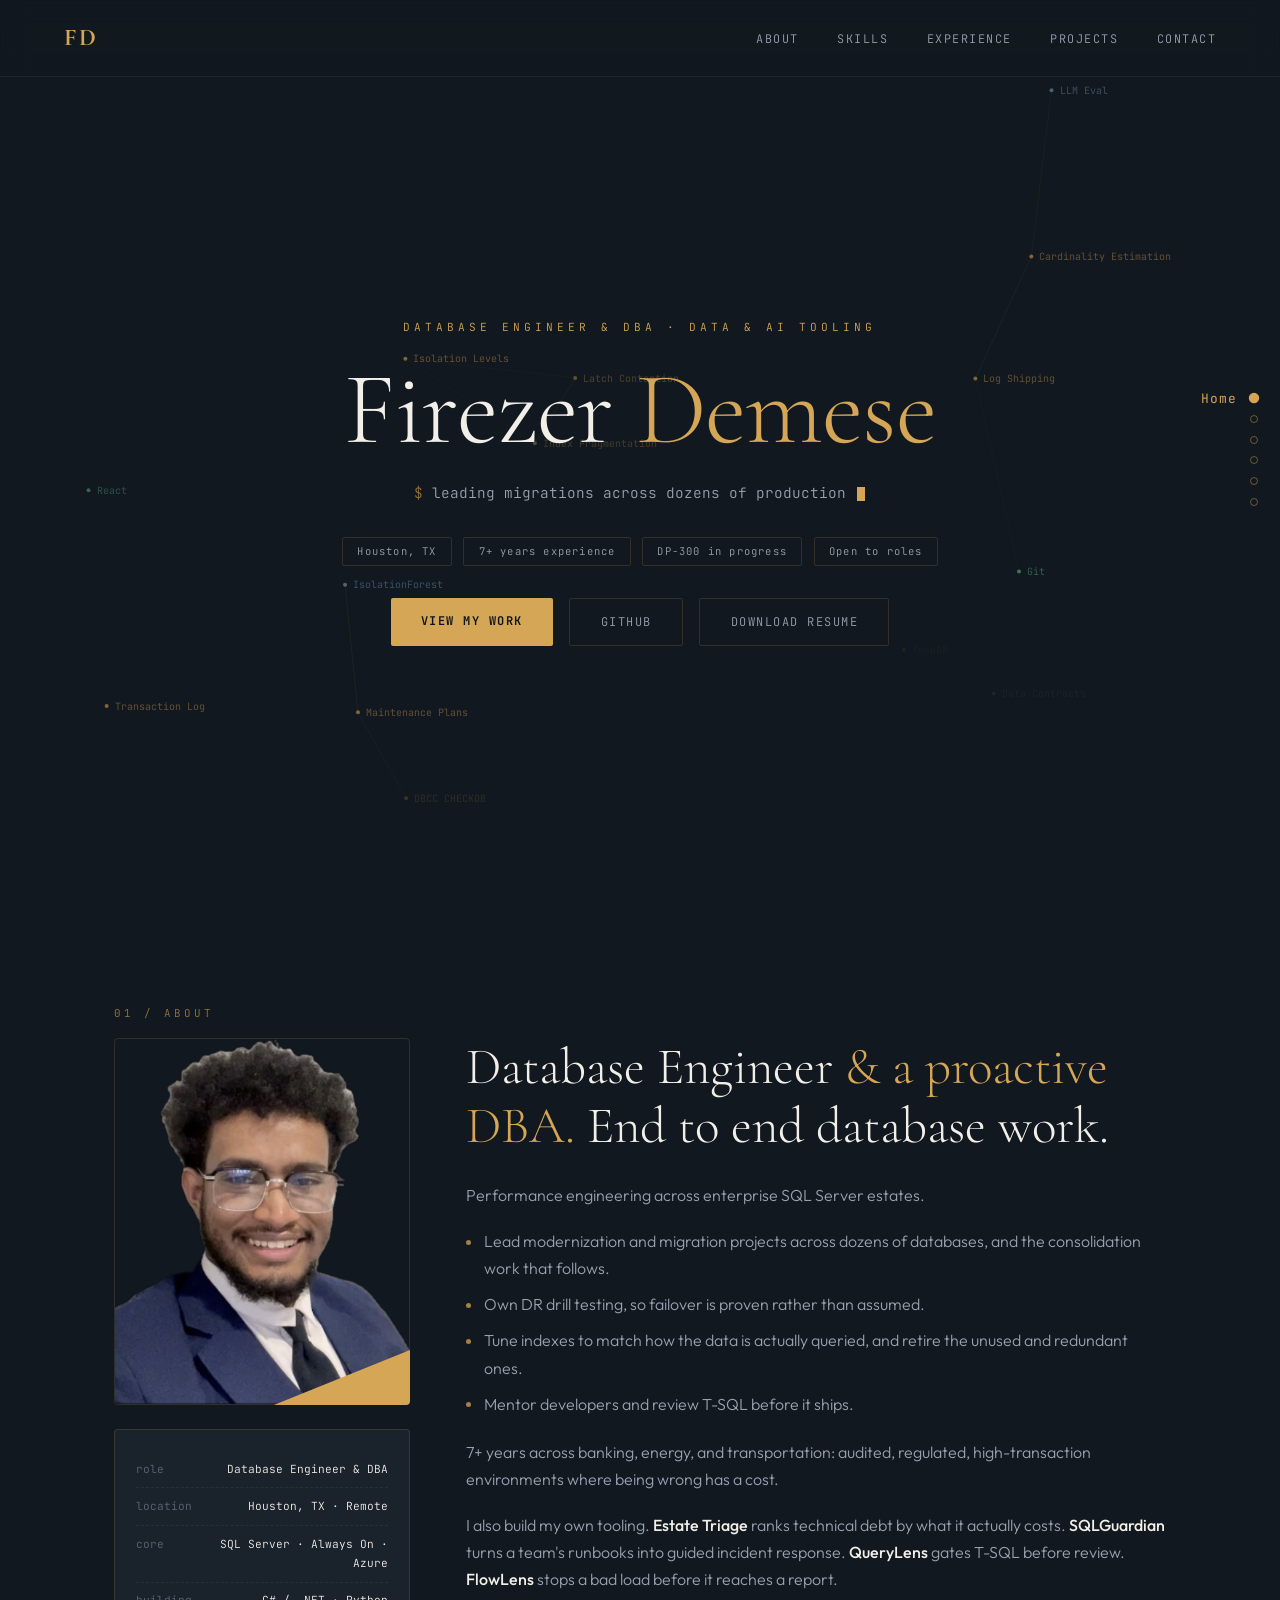
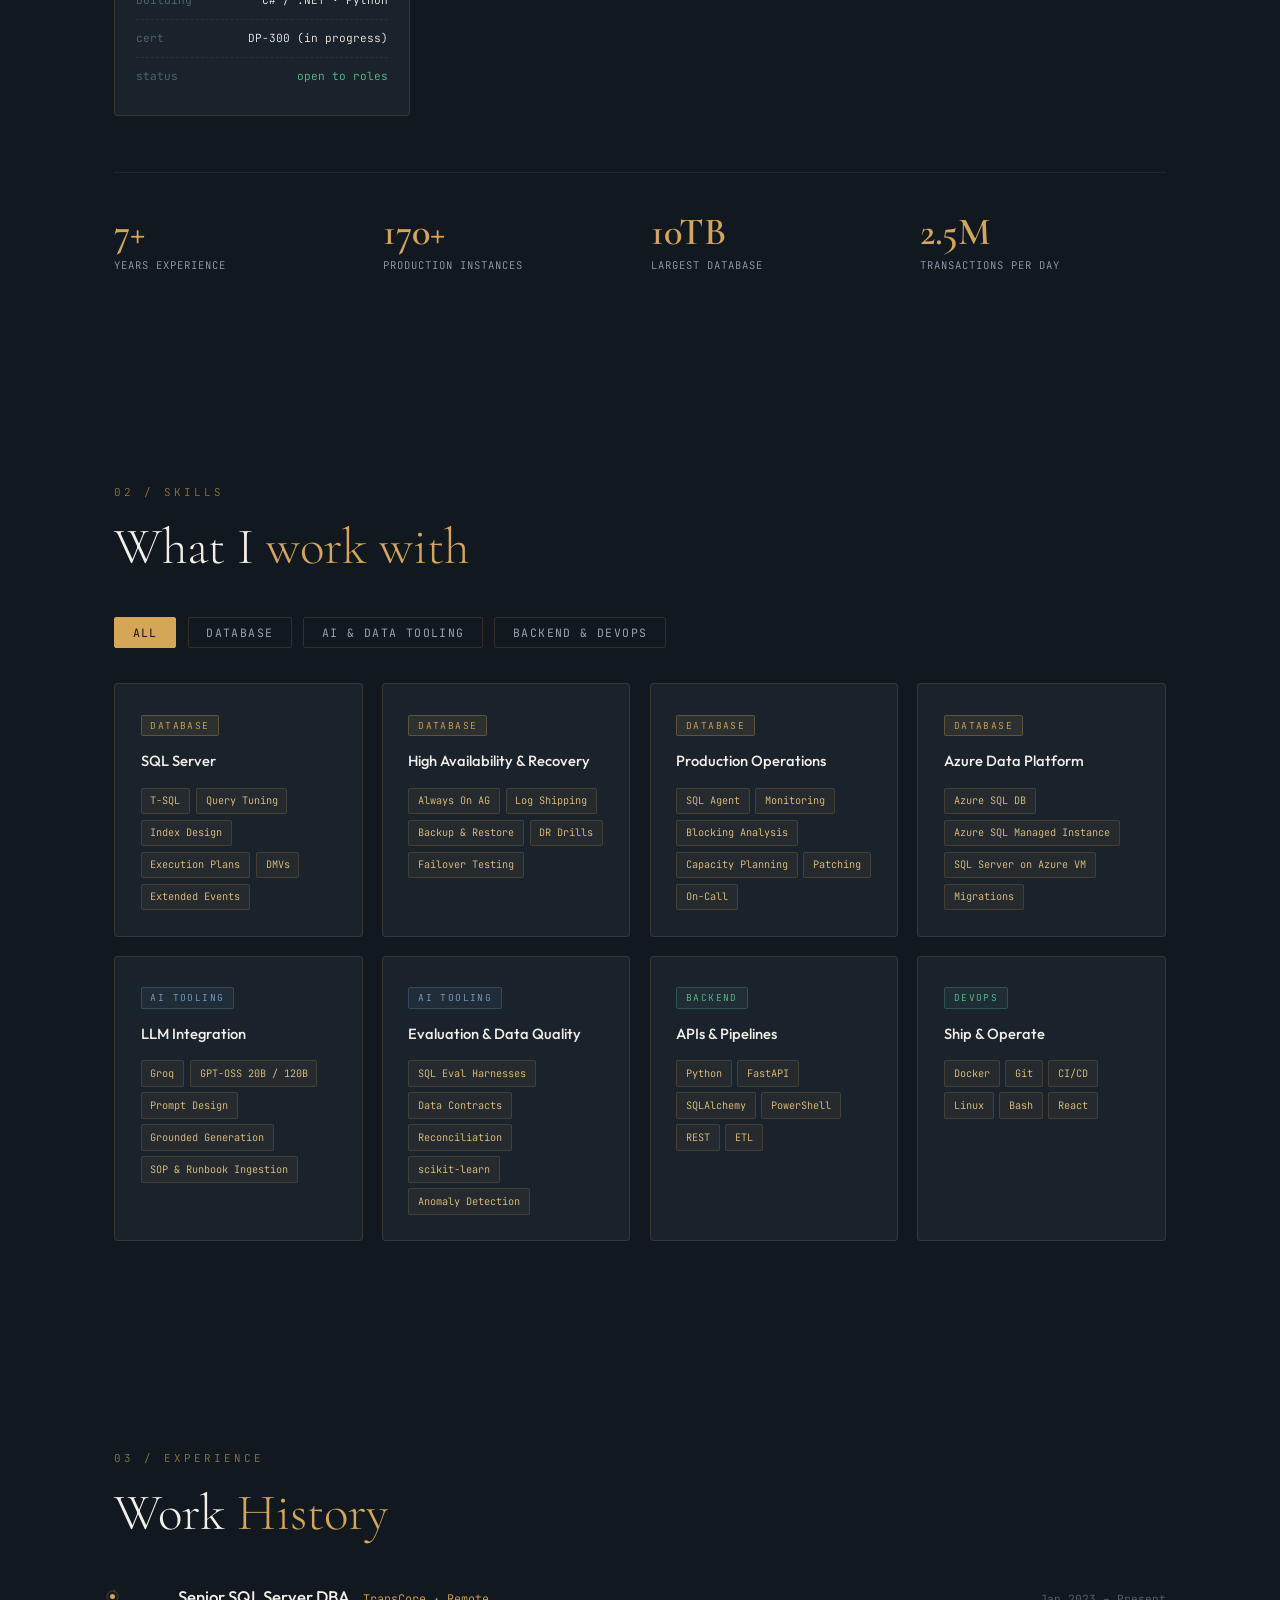
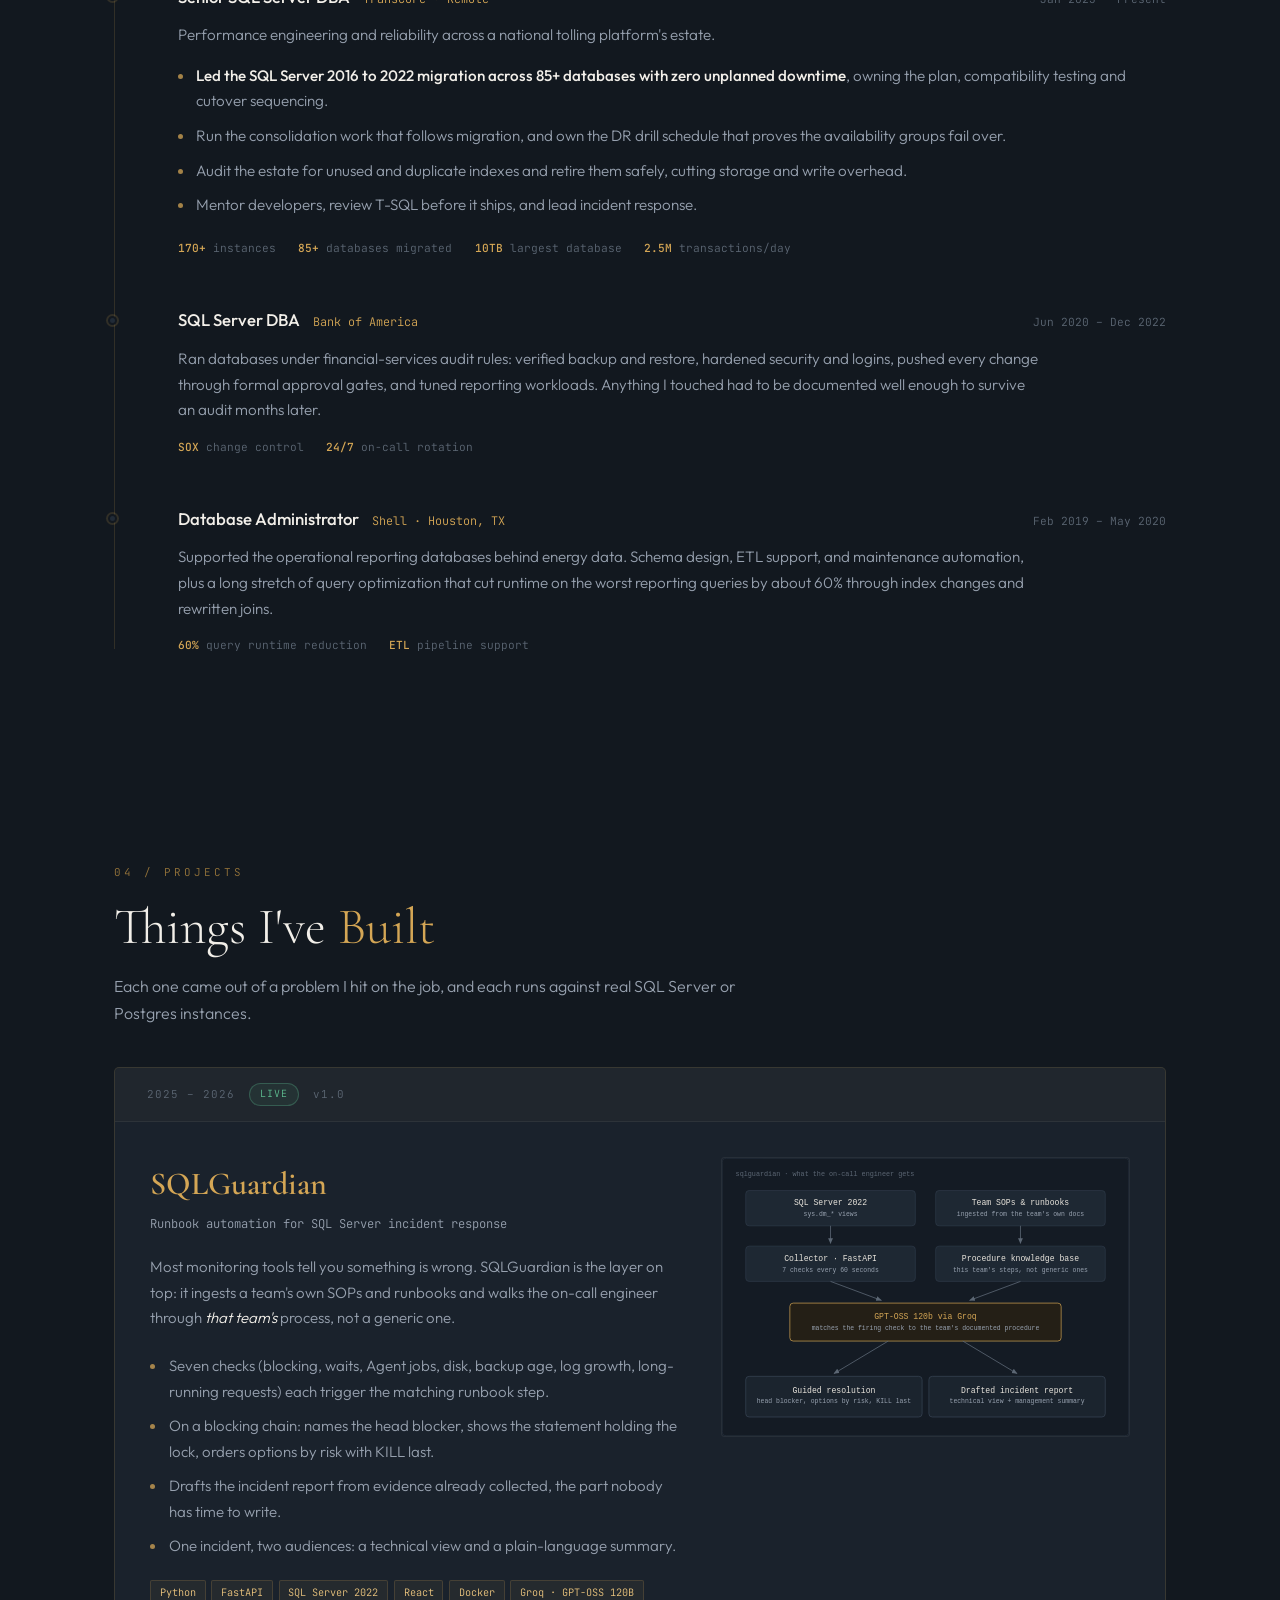
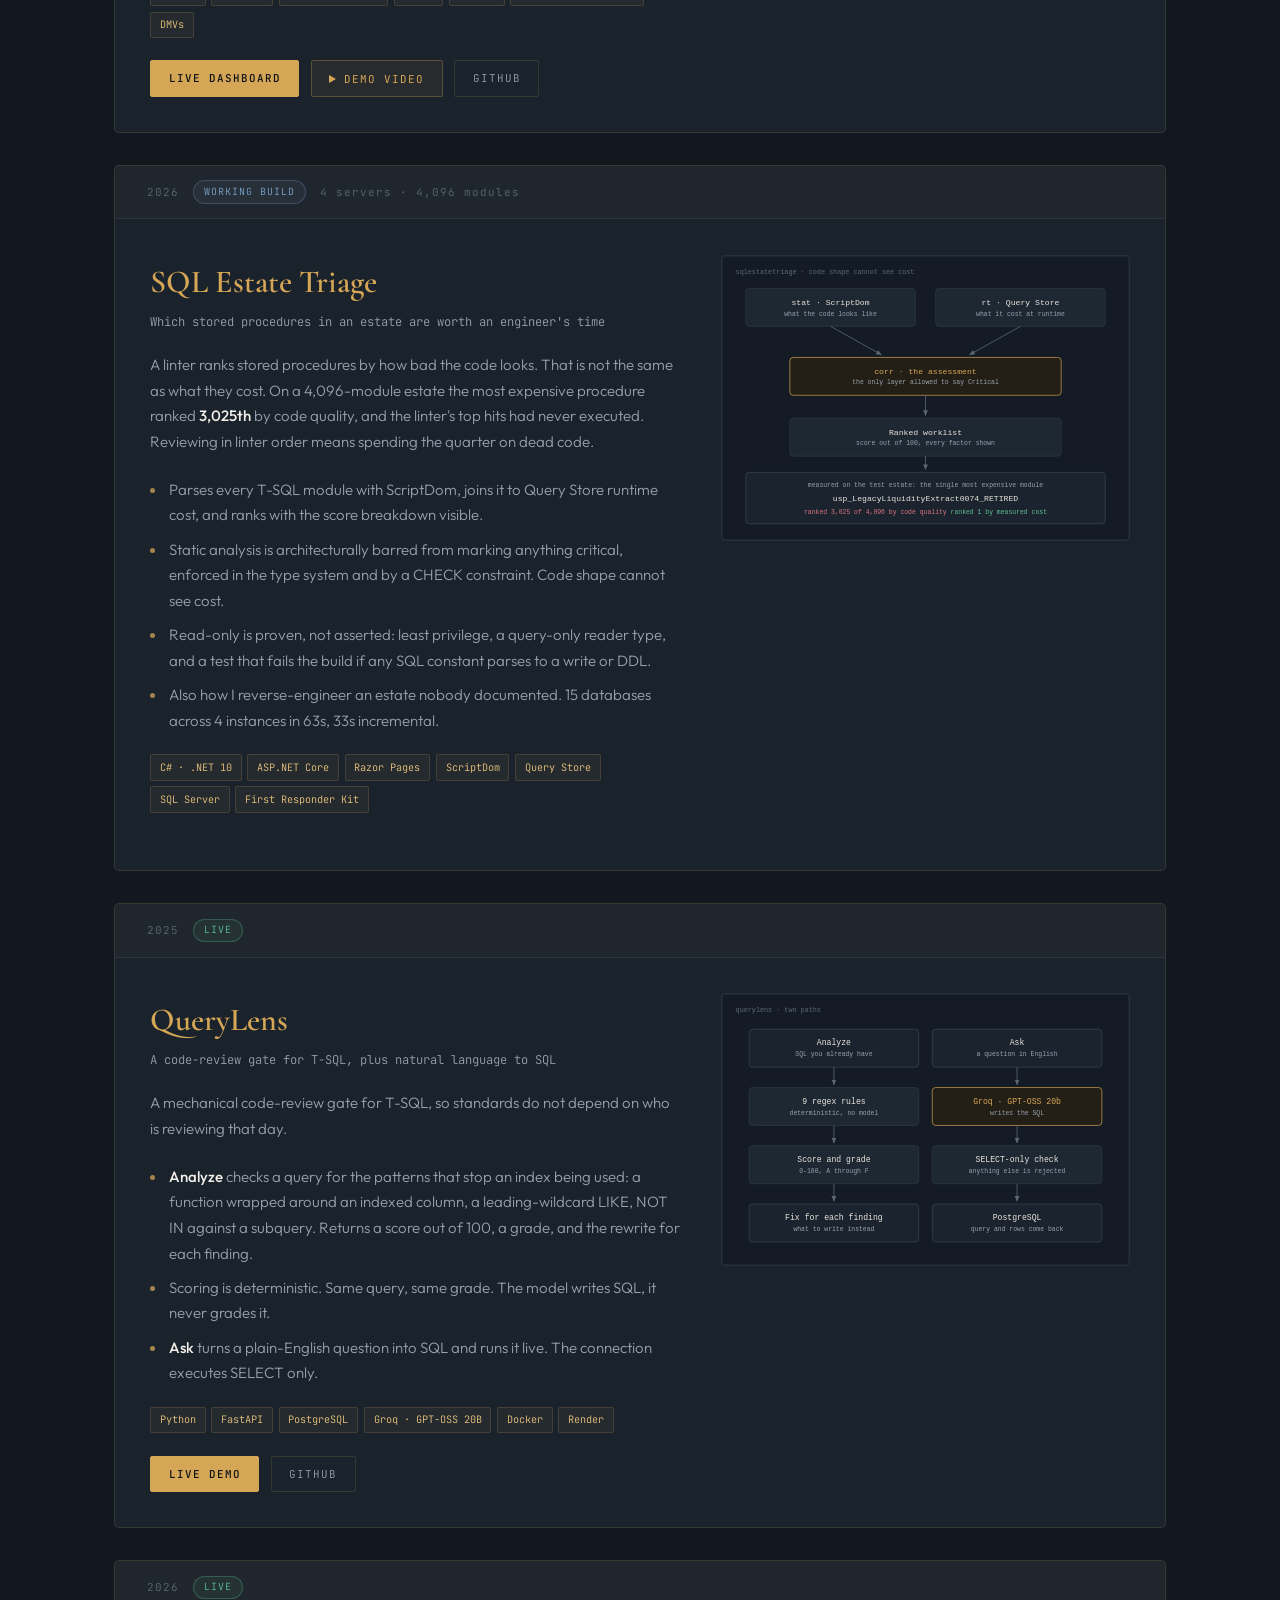
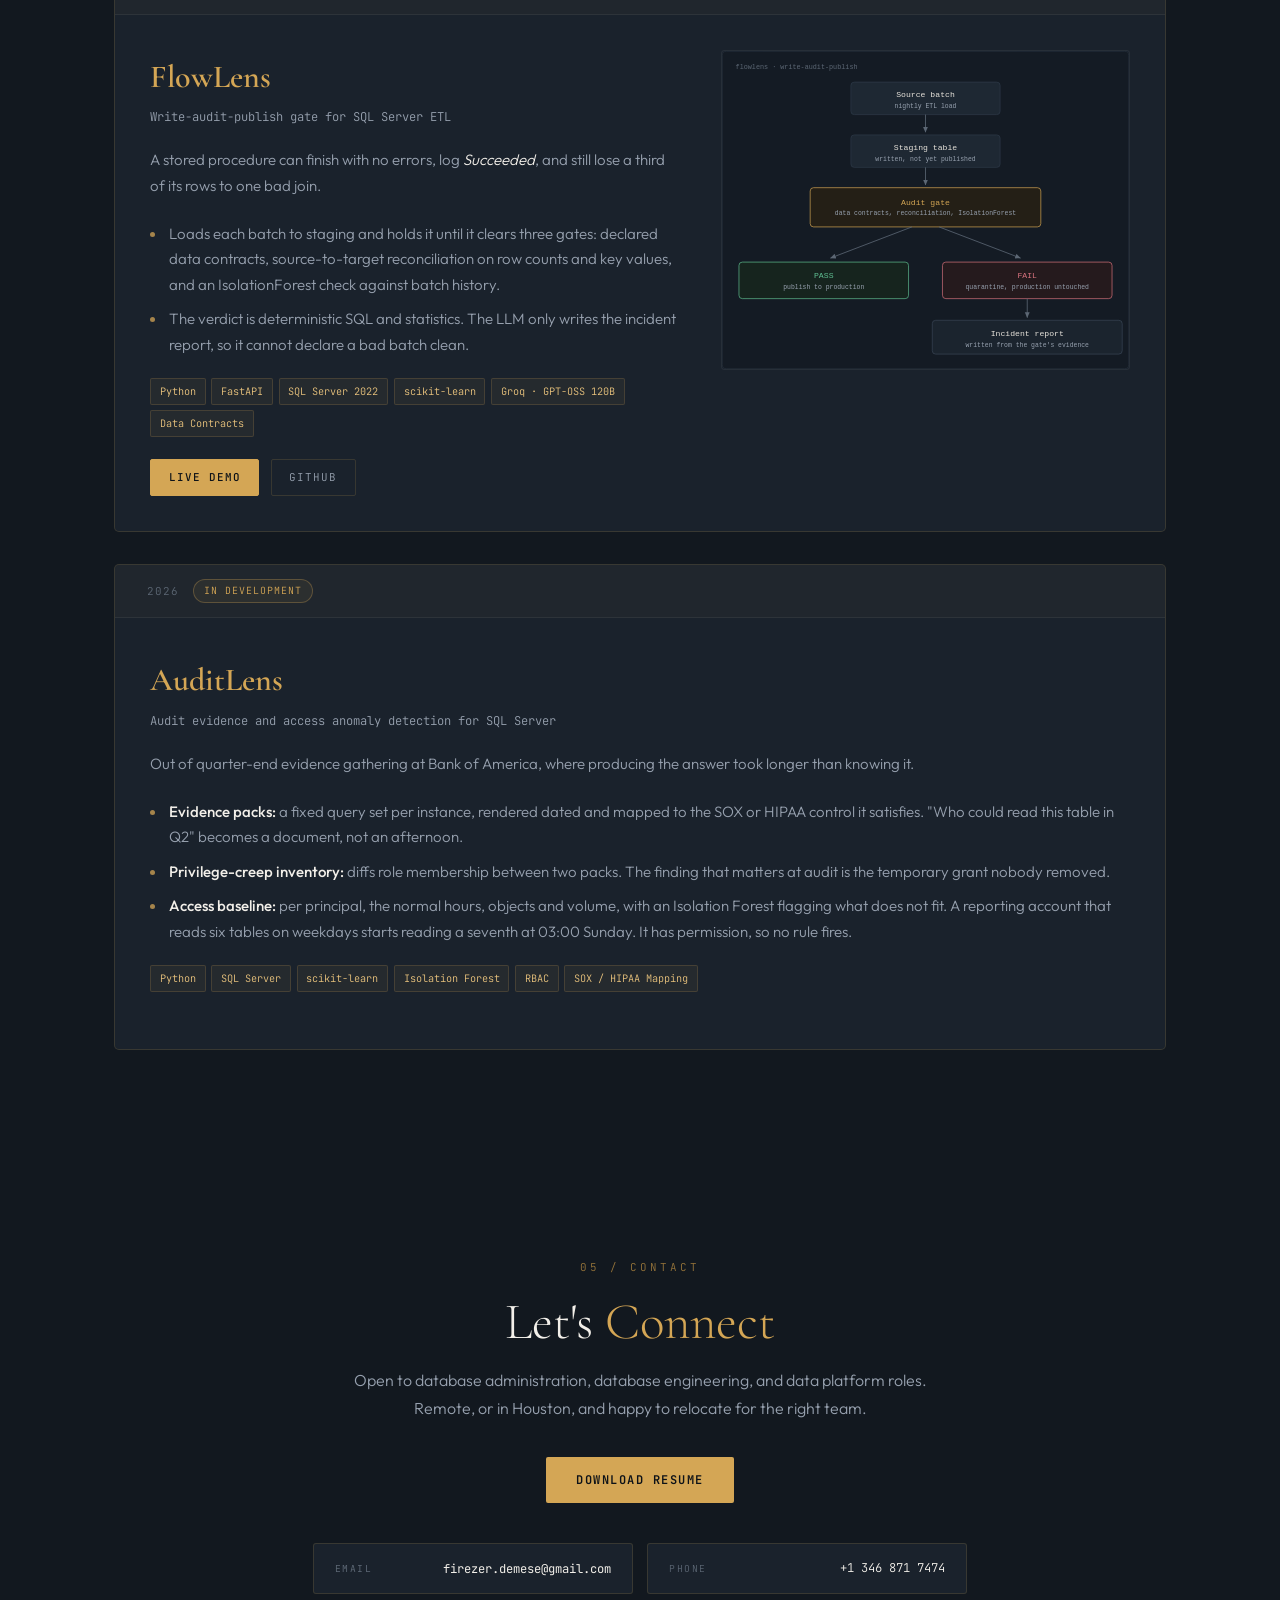
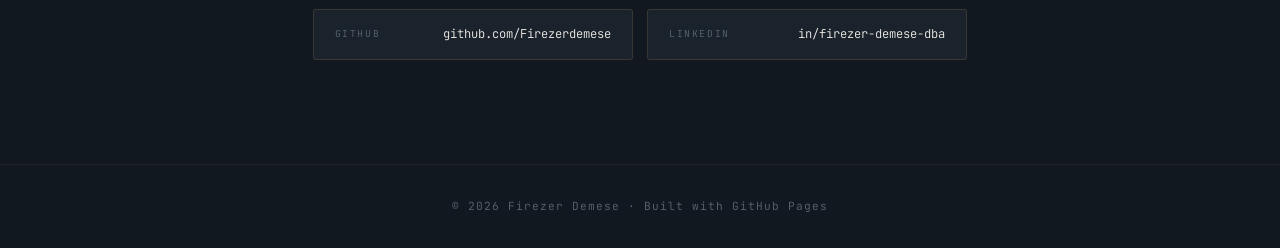
==== commit bad114dd: "Cut the prose to high points and refresh the estate numbers Sections read as bullets now, not essays" ====
--- a/index.html
+++ b/index.html
@@ -4,7 +4,7 @@
   <meta charset="UTF-8" />
   <meta name="viewport" content="width=device-width, initial-scale=1.0" />
   <title>Firezer Demese | Database Engineer &amp; DBA</title>
-  <meta name="description" content="Database Engineer and DBA in Houston, TX. Performance engineering, migrations and consolidation across enterprise SQL Server estates. 150+ production instances, a 6TB primary, 2.5M transactions a day." />
+  <meta name="description" content="Database Engineer and DBA in Houston, TX. Performance engineering, migrations and consolidation across enterprise SQL Server estates. 170+ production instances, a 10TB primary, 2.5M transactions a day." />
   <meta property="og:title" content="Firezer Demese | Database Engineer &amp; DBA">
   <meta property="og:description" content="Database Engineer and DBA. Performance engineering, migrations and consolidation across enterprise SQL Server estates. Houston, TX.">
   <meta property="og:url" content="https://firezerdemese.github.io">
@@ -49,7 +49,7 @@
     <div class="hero-typewriter"><span class="tw-prompt">$</span> <span id="twText"></span><span class="tw-cursor"></span></div>
     <div class="hero-badge-row">
       <span class="hero-badge-pill">Houston, TX</span>
-      <span class="hero-badge-pill">7+ years on SQL Server</span>
+      <span class="hero-badge-pill">7+ years experience</span>
       <span class="hero-badge-pill">DP-300 in progress</span>
       <span class="hero-badge-pill">Open to roles</span>
     </div>
@@ -78,7 +78,7 @@
         <div class="sys-row"><span class="sys-k">role</span><span class="sys-v">Database Engineer &amp; DBA</span></div>
         <div class="sys-row"><span class="sys-k">location</span><span class="sys-v">Houston, TX &middot; Remote</span></div>
         <div class="sys-row"><span class="sys-k">core</span><span class="sys-v">SQL Server &middot; Always On &middot; Azure</span></div>
-        <div class="sys-row"><span class="sys-k">building</span><span class="sys-v">C# / .NET &middot; Python &middot; LLM tooling</span></div>
+        <div class="sys-row"><span class="sys-k">building</span><span class="sys-v">C# / .NET &middot; Python</span></div>
         <div class="sys-row"><span class="sys-k">cert</span><span class="sys-v">DP-300 (in progress)</span></div>
         <div class="sys-row"><span class="sys-k">status</span><span class="sys-v ok">open to roles</span></div>
       </div>
@@ -86,23 +86,29 @@
 
     <div class="about-text">
       <h2>Database Engineer <span class="gold">&amp; a proactive DBA.</span> End to end database work.</h2>
-      <p>I do performance engineering across complex enterprise database environments. I lead projects: modernization and migration work across dozens of databases, consolidation initiatives, and DR drill testing. I do index tuning, designing and rebuilding indexes to match how the data is actually queried, and safely removing the unused and redundant ones, which saves cost and improves efficiency. I refactor repeated technical debt and help standardize how the team writes procedures, so the same mistake doesn't ship twice.</p>
-      <p>Backed by 7+ years keeping production SQL Server correct and available across banking, energy, and transportation: audited, regulated, high-transaction environments where being wrong has a cost.</p>
-      <p>I also build intelligent tools. <strong>SQL Estate Triage</strong> ranks which stored procedures in an estate are worth an engineer's time, by joining what the code looks like to what it actually cost at runtime. <strong>QueryLens</strong> flags the anti-patterns I would catch in a real T-SQL code review. <strong>SQLGuardian</strong> ingests a team's SOPs and runbooks to standardize troubleshooting knowledge, shortening resolution time and handling the incident documentation nobody has time to write, so the team's knowledge stays with the team and not just with one person; it writes up the same incident twice, once for the DBA and once for whoever is asking why the app feels slow. <strong>FlowLens</strong> holds a data load in staging until its numbers reconcile, so bad data never reaches a report. They run against SQL Server (Developer Edition) and Postgres.</p>
+      <p>Performance engineering across enterprise SQL Server estates.</p>
+      <ul class="about-list">
+        <li>Lead modernization and migration projects across dozens of databases, and the consolidation work that follows.</li>
+        <li>Own DR drill testing, so failover is proven rather than assumed.</li>
+        <li>Tune indexes to match how the data is actually queried, and retire the unused and redundant ones.</li>
+        <li>Mentor developers and review T-SQL before it ships.</li>
+      </ul>
+      <p>7+ years across banking, energy, and transportation: audited, regulated, high-transaction environments where being wrong has a cost.</p>
+      <p>I also build my own tooling. <strong>Estate Triage</strong> ranks technical debt by what it actually costs. <strong>SQLGuardian</strong> turns a team's runbooks into guided incident response. <strong>QueryLens</strong> gates T-SQL before review. <strong>FlowLens</strong> stops a bad load before it reaches a report.</p>
     </div>
   </div>
 
   <div class="about-stats">
     <div class="stat">
       <span class="stat-num gold">7+</span>
-      <span class="stat-label">Years on SQL Server</span>
+      <span class="stat-label">Years Experience</span>
     </div>
     <div class="stat">
-      <span class="stat-num gold">150+</span>
+      <span class="stat-num gold">170+</span>
       <span class="stat-label">Production Instances</span>
     </div>
     <div class="stat">
-      <span class="stat-num gold">6TB</span>
+      <span class="stat-num gold">10TB</span>
       <span class="stat-label">Largest Database</span>
     </div>
     <div class="stat">
@@ -156,8 +162,8 @@
       <div class="skill-card-header"><span class="skill-domain-tag db">Database</span></div>
       <h3>Azure Data Platform</h3>
       <div class="tags">
-        <span>Azure SQL Database</span><span>Managed Instance</span><span>SQL on Azure VM</span>
-        <span>Azure DB for PostgreSQL</span><span>Migrations</span>
+        <span>Azure SQL DB</span><span>Azure SQL Managed Instance</span><span>SQL Server on Azure VM</span>
+        <span>Migrations</span>
       </div>
     </div>
 
@@ -165,7 +171,7 @@
       <div class="skill-card-header"><span class="skill-domain-tag ai">AI Tooling</span></div>
       <h3>LLM Integration</h3>
       <div class="tags">
-        <span>Groq</span><span>Llama 3.1 / 3.3</span><span>Prompt Design</span>
+        <span>Groq</span><span>GPT-OSS 20B / 120B</span><span>Prompt Design</span>
         <span>Grounded Generation</span><span>SOP &amp; Runbook Ingestion</span>
       </div>
     </div>
@@ -213,13 +219,17 @@
           <span class="timeline-company">TransCore &middot; Remote</span>
           <span class="timeline-date">Jan 2023 &ndash; Present</span>
         </div>
-        <p><strong>Led the SQL Server 2016 to 2022 migration across 85+ databases with zero unplanned downtime</strong>, owning the plan, the compatibility testing and the cutover sequencing rather than executing someone else's runbook. Also run the consolidation work that follows a migration, and own the DR drill schedule that proves the availability groups actually fail over.</p>
-        <p>Day to day: performance engineering across the estate. Tune queries and indexes against real execution plans, and <strong>audit the estate for unused and duplicate indexes and remove them safely</strong>, which cuts storage and write overhead on every insert that no longer has to maintain them. Automate maintenance with SQL Agent and PowerShell, and lead incident response when production breaks.</p>
-        <p><strong>Review developer T-SQL before it ships and standardize how the team writes procedures</strong>, so the same anti-pattern does not get fixed twice in two different places. QueryLens came directly out of wanting that gate to be mechanical rather than dependent on who was reviewing that day.</p>
+        <p>Performance engineering and reliability across a national tolling platform's estate.</p>
+        <ul class="xp-list">
+          <li><strong>Led the SQL Server 2016 to 2022 migration across 85+ databases with zero unplanned downtime</strong>, owning the plan, compatibility testing and cutover sequencing.</li>
+          <li>Run the consolidation work that follows migration, and own the DR drill schedule that proves the availability groups fail over.</li>
+          <li>Audit the estate for unused and duplicate indexes and retire them safely, cutting storage and write overhead.</li>
+          <li>Mentor developers, review T-SQL before it ships, and lead incident response.</li>
+        </ul>
         <div class="xp-stats">
-          <span><b>150+</b> instances</span>
+          <span><b>170+</b> instances</span>
           <span><b>85+</b> databases migrated</span>
-          <span><b>6TB</b> largest database</span>
+          <span><b>10TB</b> largest database</span>
           <span><b>2.5M</b> transactions/day</span>
         </div>
       </div>
@@ -263,7 +273,7 @@
 <section id="projects" class="section projects">
   <div class="section-label">04 / Projects</div>
   <h2>Things I've <span class="gold">Built</span></h2>
-  <p class="section-lede">Each one came out of a problem I hit on the job, and each runs against real SQL Server or Postgres instances rather than fixtures.</p>
+  <p class="section-lede">Each one came out of a problem I hit on the job, and each runs against real SQL Server or Postgres instances.</p>
 
   <div class="projects-list">
 
@@ -278,10 +288,16 @@
         <div class="project-info">
           <h3 class="project-title">SQLGuardian</h3>
           <p class="project-subtitle">Runbook automation for SQL Server incident response</p>
-          <p class="project-desc">Most monitoring tools tell you something is wrong. SQLGuardian is the layer on top of that: it ingests a team's actual SOPs and runbooks, and when a check fires (blocking chain, wait statistics spike, Agent job failure, disk space, backup age, log growth, long-running request) it walks the on-call engineer through <em>that team's</em> troubleshooting process instead of a generic one. When it catches a blocking chain, it names the head-blocker session, shows the statement holding the lock, and lists resolution options in order of risk, with KILL last. The LLM also drafts the incident report from the evidence the checks already collected, the part of incident response nobody has time to write, so it usually just does not happen. The same underlying data renders two ways: a technical view for the DBA, and a plain-language summary for whoever is asking why the app feels slow.</p>
+          <p class="project-desc">Most monitoring tools tell you something is wrong. SQLGuardian is the layer on top: it ingests a team's own SOPs and runbooks and walks the on-call engineer through <em>that team's</em> process, not a generic one.</p>
+          <ul class="project-points">
+            <li>Seven checks (blocking, waits, Agent jobs, disk, backup age, log growth, long-running requests) each trigger the matching runbook step.</li>
+            <li>On a blocking chain: names the head blocker, shows the statement holding the lock, orders options by risk with KILL last.</li>
+            <li>Drafts the incident report from evidence already collected, the part nobody has time to write.</li>
+            <li>One incident, two audiences: a technical view and a plain-language summary.</li>
+          </ul>
           <div class="project-tags">
             <span>Python</span><span>FastAPI</span><span>SQL Server 2022</span>
-            <span>React</span><span>Docker</span><span>Groq &middot; Llama 3.3 70b</span><span>DMVs</span>
+            <span>React</span><span>Docker</span><span>Groq &middot; GPT-OSS 120B</span><span>DMVs</span>
           </div>
           <div class="project-links">
             <a href="./sqlguardian-demo/" target="_blank" rel="noopener" class="link-btn primary">Live Dashboard</a>
@@ -306,9 +322,13 @@
         <div class="project-info">
           <h3 class="project-title">SQL Estate Triage</h3>
           <p class="project-subtitle">Which stored procedures in an estate are worth an engineer's time</p>
-          <p class="project-desc">A linter ranks stored procedures by how bad the code looks. That is not the same as which ones are costing you anything. Measured against a 4,096-module estate across four servers, the single most expensive procedure ranked <strong>3,025th of 4,096</strong> by code quality, and the objects a linter puts at the top of its list had no recorded executions at all. Reviewing in linter order means spending the quarter on dead code.</p>
-          <p class="project-desc">It is also how I reverse-engineer an estate nobody documented. SQL Estate Triage inventories the registered servers, extracts and parses every T-SQL module with ScriptDom, collects Query Store runtime data, and joins the two into a ranked worklist with the score breakdown on screen: CPU share, business criticality, logical read share, static risk, complexity, execution frequency. Static analysis is architecturally forbidden from marking anything critical, enforced both in the C# type system and by a CHECK constraint on the findings table, because code shape cannot see cost. Business criticality is gated on measured impact for the same reason: without the gate, procedures nobody runs floated to the top.</p>
-          <p class="project-desc">Everything it does against a monitored server is read only, and it is built to prove that rather than assert it: least privilege (VIEW ANY DEFINITION and VIEW SERVER STATE, never sysadmin), a reader type that exposes only query methods, and a test that parses every SQL constant in the codebase with ScriptDom and fails the build if the syntax tree contains a modification statement or any DDL. A full scan of 15 databases across 4 instances takes 63 seconds, 33 on re-run with unchanged modules skipped by content hash.</p>
+          <p class="project-desc">A linter ranks stored procedures by how bad the code looks. That is not the same as what they cost. On a 4,096-module estate the most expensive procedure ranked <strong>3,025th</strong> by code quality, and the linter's top hits had never executed. Reviewing in linter order means spending the quarter on dead code.</p>
+          <ul class="project-points">
+            <li>Parses every T-SQL module with ScriptDom, joins it to Query Store runtime cost, and ranks with the score breakdown visible.</li>
+            <li>Static analysis is architecturally barred from marking anything critical, enforced in the type system and by a CHECK constraint. Code shape cannot see cost.</li>
+            <li>Read-only is proven, not asserted: least privilege, a query-only reader type, and a test that fails the build if any SQL constant parses to a write or DDL.</li>
+            <li>Also how I reverse-engineer an estate nobody documented. 15 databases across 4 instances in 63s, 33s incremental.</li>
+          </ul>
           <div class="project-tags">
             <span>C# &middot; .NET 10</span><span>ASP.NET Core</span><span>Razor Pages</span>
             <span>ScriptDom</span><span>Query Store</span><span>SQL Server</span><span>First Responder Kit</span>
@@ -330,11 +350,15 @@
         <div class="project-info">
           <h3 class="project-title">QueryLens</h3>
           <p class="project-subtitle">A code-review gate for T-SQL, plus natural language to SQL</p>
-          <p class="project-desc"><strong>Analyze</strong> checks a query against nine rules for the patterns that stop an index being used: a function wrapped around an indexed column, a leading-wildcard LIKE, NOT IN against a subquery. It returns a score out of 100, a letter grade, and for every finding, what is wrong and what to write instead. The scoring is plain regex and arithmetic, so the same query always gets the same grade. The model writes SQL, it never grades it. I built it as the mechanism for enforcing team coding standards before a query reaches code review, rather than relying on whoever is reviewing that day to remember all nine.</p>
-          <p class="project-desc"><strong>Ask</strong> turns a plain-English question into SQL, runs it against a live PostgreSQL database, and shows both the query and the rows that came back. The database connection only executes statements that begin with SELECT.</p>
+          <p class="project-desc">A mechanical code-review gate for T-SQL, so standards do not depend on who is reviewing that day.</p>
+          <ul class="project-points">
+            <li><strong>Analyze</strong> checks a query for the patterns that stop an index being used: a function wrapped around an indexed column, a leading-wildcard LIKE, NOT IN against a subquery. Returns a score out of 100, a grade, and the rewrite for each finding.</li>
+            <li>Scoring is deterministic. Same query, same grade. The model writes SQL, it never grades it.</li>
+            <li><strong>Ask</strong> turns a plain-English question into SQL and runs it live. The connection executes SELECT only.</li>
+          </ul>
           <div class="project-tags">
             <span>Python</span><span>FastAPI</span><span>PostgreSQL</span>
-            <span>Groq &middot; Llama 3.1 8B</span><span>Docker</span><span>Render</span>
+            <span>Groq &middot; GPT-OSS 20B</span><span>Docker</span><span>Render</span>
           </div>
           <div class="project-links">
             <a href="https://querylens-cudj.onrender.com/" target="_blank" rel="noopener" class="link-btn primary">Live Demo</a>
@@ -357,10 +381,14 @@
         <div class="project-info">
           <h3 class="project-title">FlowLens</h3>
           <p class="project-subtitle">Write-audit-publish gate for SQL Server ETL</p>
-          <p class="project-desc">A stored procedure can finish with no errors, log <em>Succeeded</em>, and still lose a third of its rows to one bad join. FlowLens loads each batch into staging and holds it there until it clears three gates: the declared data contracts, a source-to-target reconciliation on row counts and key values, and an IsolationForest check against the batch history. The verdict is deterministic SQL and statistics. The LLM only writes the incident report, using the evidence the gate already collected, so it has no way to declare a bad batch clean.</p>
+          <p class="project-desc">A stored procedure can finish with no errors, log <em>Succeeded</em>, and still lose a third of its rows to one bad join.</p>
+          <ul class="project-points">
+            <li>Loads each batch to staging and holds it until it clears three gates: declared data contracts, source-to-target reconciliation on row counts and key values, and an IsolationForest check against batch history.</li>
+            <li>The verdict is deterministic SQL and statistics. The LLM only writes the incident report, so it cannot declare a bad batch clean.</li>
+          </ul>
           <div class="project-tags">
             <span>Python</span><span>FastAPI</span><span>SQL Server 2022</span>
-            <span>scikit-learn</span><span>Groq &middot; Llama 3.3 70b</span><span>Data Contracts</span>
+            <span>scikit-learn</span><span>Groq &middot; GPT-OSS 120B</span><span>Data Contracts</span>
           </div>
           <div class="project-links">
             <a href="./flowlens-demo/" target="_blank" rel="noopener" class="link-btn primary">Live Demo</a>
@@ -383,10 +411,12 @@
         <div class="project-info">
           <h3 class="project-title">AuditLens</h3>
           <p class="project-subtitle">Audit evidence and access anomaly detection for SQL Server</p>
-          <p class="project-desc">This one comes straight out of the quarter-end evidence gathering I did at Bank of America, where producing the answer took longer than knowing it. Three parts.</p>
-          <p class="project-desc">The <strong>evidence pack builder</strong> runs a fixed query set against each instance (server and database role membership, explicit object grants, login and password policy state, backup and restore history), then renders a dated pack with each result mapped to the SOX or HIPAA control it satisfies. The answer to "who could read this table in Q2" becomes a document you hand over, not an afternoon of ad-hoc queries.</p>
-          <p class="project-desc">The <strong>privilege-creep inventory</strong> diffs role membership between two packs and lists what was granted, to whom, and when. The finding that matters at audit is rarely current state, it is the temporary grant nobody removed.</p>
-          <p class="project-desc">The <strong>access baseline</strong> profiles each principal per database on its normal hours, its normal set of objects and its normal read volume, then runs an Isolation Forest over those features to flag sessions that do not fit. A concrete example of what that catches: a reporting service account that reads the same six tables every weekday between 06:00 and 20:00 starts reading a seventh at 03:00 on a Sunday. It holds permission to do that, so no rule-based check fires and nothing shows up in an access review. It only stands out against the account's own history.</p>
+          <p class="project-desc">Out of quarter-end evidence gathering at Bank of America, where producing the answer took longer than knowing it.</p>
+          <ul class="project-points">
+            <li><strong>Evidence packs:</strong> a fixed query set per instance, rendered dated and mapped to the SOX or HIPAA control it satisfies. "Who could read this table in Q2" becomes a document, not an afternoon.</li>
+            <li><strong>Privilege-creep inventory:</strong> diffs role membership between two packs. The finding that matters at audit is the temporary grant nobody removed.</li>
+            <li><strong>Access baseline:</strong> per principal, the normal hours, objects and volume, with an Isolation Forest flagging what does not fit. A reporting account that reads six tables on weekdays starts reading a seventh at 03:00 Sunday. It has permission, so no rule fires.</li>
+          </ul>
           <div class="project-tags">
             <span>Python</span><span>SQL Server</span><span>scikit-learn</span>
             <span>Isolation Forest</span><span>RBAC</span><span>SOX / HIPAA Mapping</span>
--- a/style.css
+++ b/style.css
@@ -402,6 +402,47 @@
   margin-bottom: 1.2rem;
   font-size: 1rem;
 }
+
+.about-text p strong { color: var(--white); font-weight: 500; }
+
+/* Bulleted high points: About, Experience and project cards share the marker */
+.about-list,
+.xp-list,
+.project-points {
+  list-style: none;
+  margin-bottom: 1.3rem;
+}
+
+.about-list li,
+.xp-list li,
+.project-points li {
+  position: relative;
+  padding-left: 1.15rem;
+  margin-bottom: 0.55rem;
+  color: var(--muted);
+}
+
+.about-list li::before,
+.xp-list li::before,
+.project-points li::before {
+  content: '';
+  position: absolute;
+  left: 0;
+  top: 0.72em;
+  width: 5px;
+  height: 5px;
+  border-radius: 50%;
+  background: var(--gold);
+  opacity: 0.75;
+}
+
+.about-list li strong,
+.xp-list li strong,
+.project-points li strong { color: var(--white); font-weight: 500; }
+
+.about-list li { font-size: 1rem; }
+.xp-list li { font-size: 0.95rem; }
+.project-points li { font-size: 0.94rem; }
 
 .sys-card {
   background: var(--navy-card);
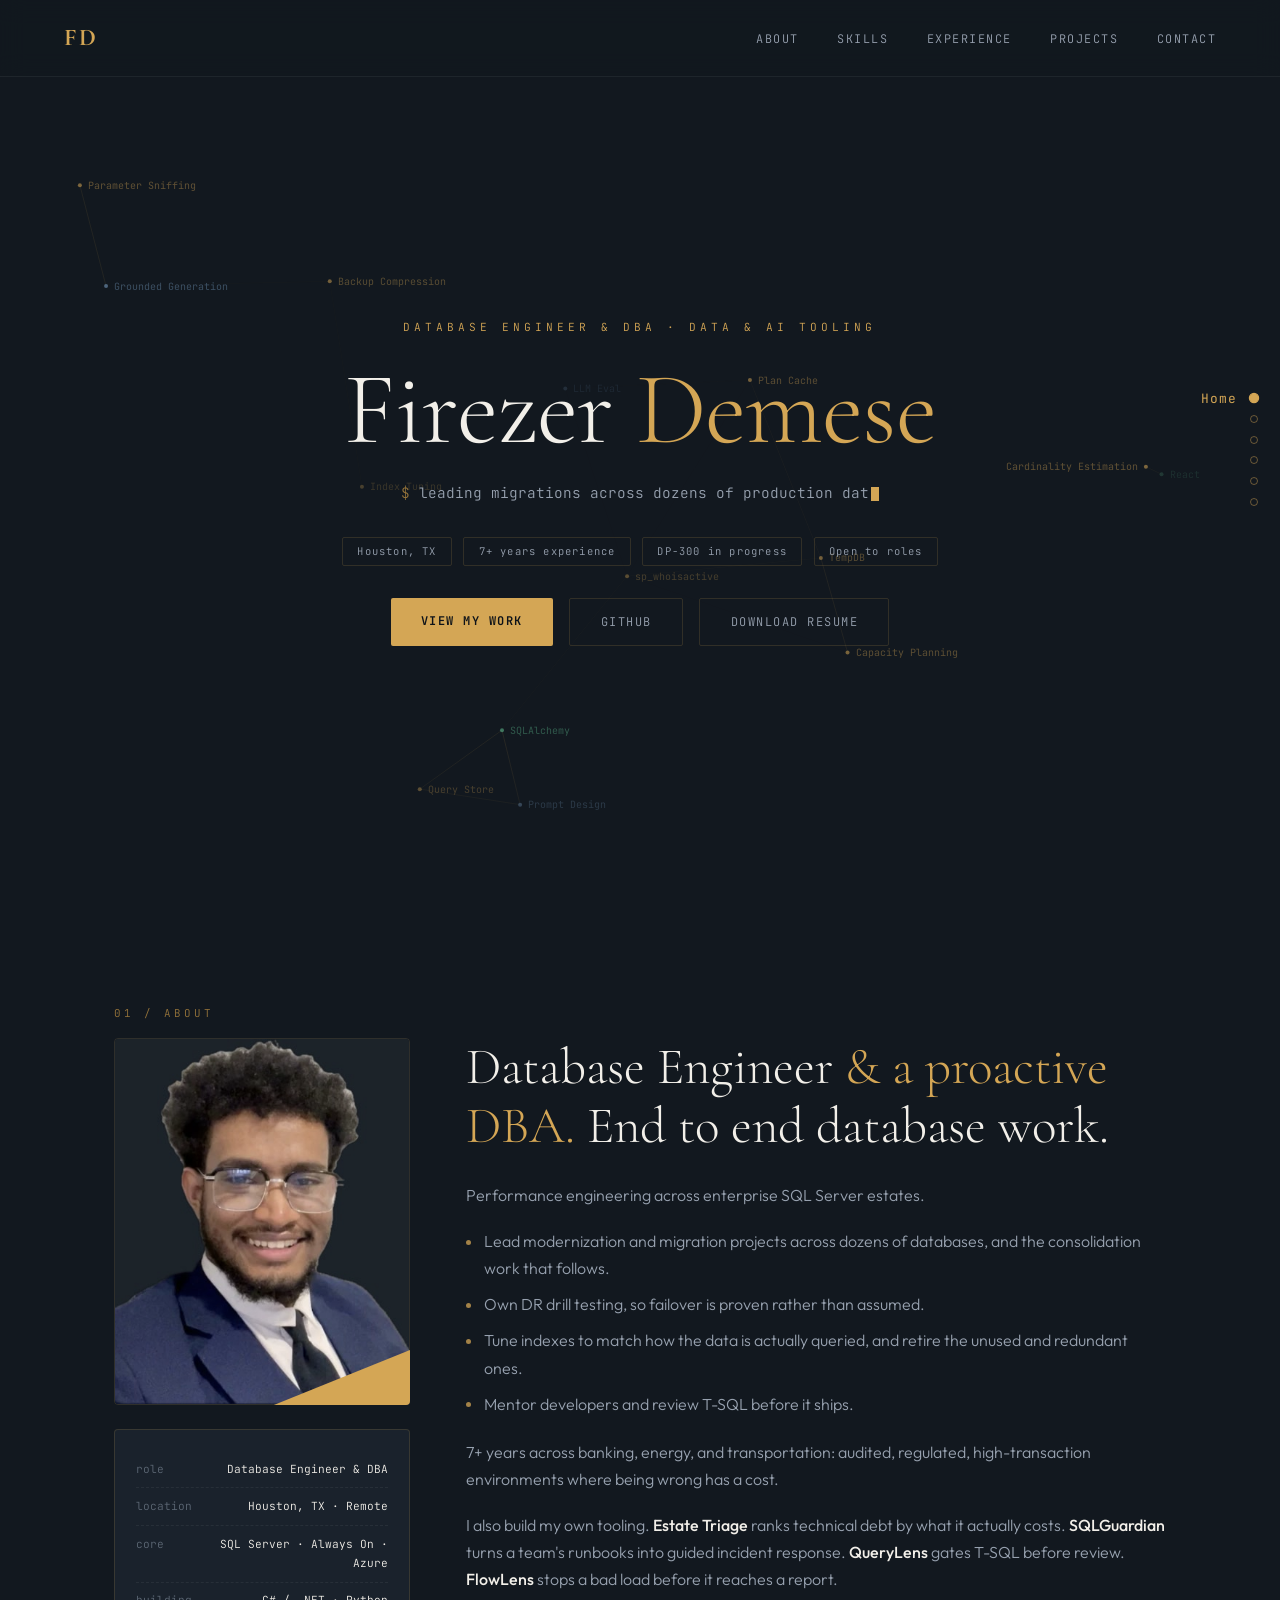
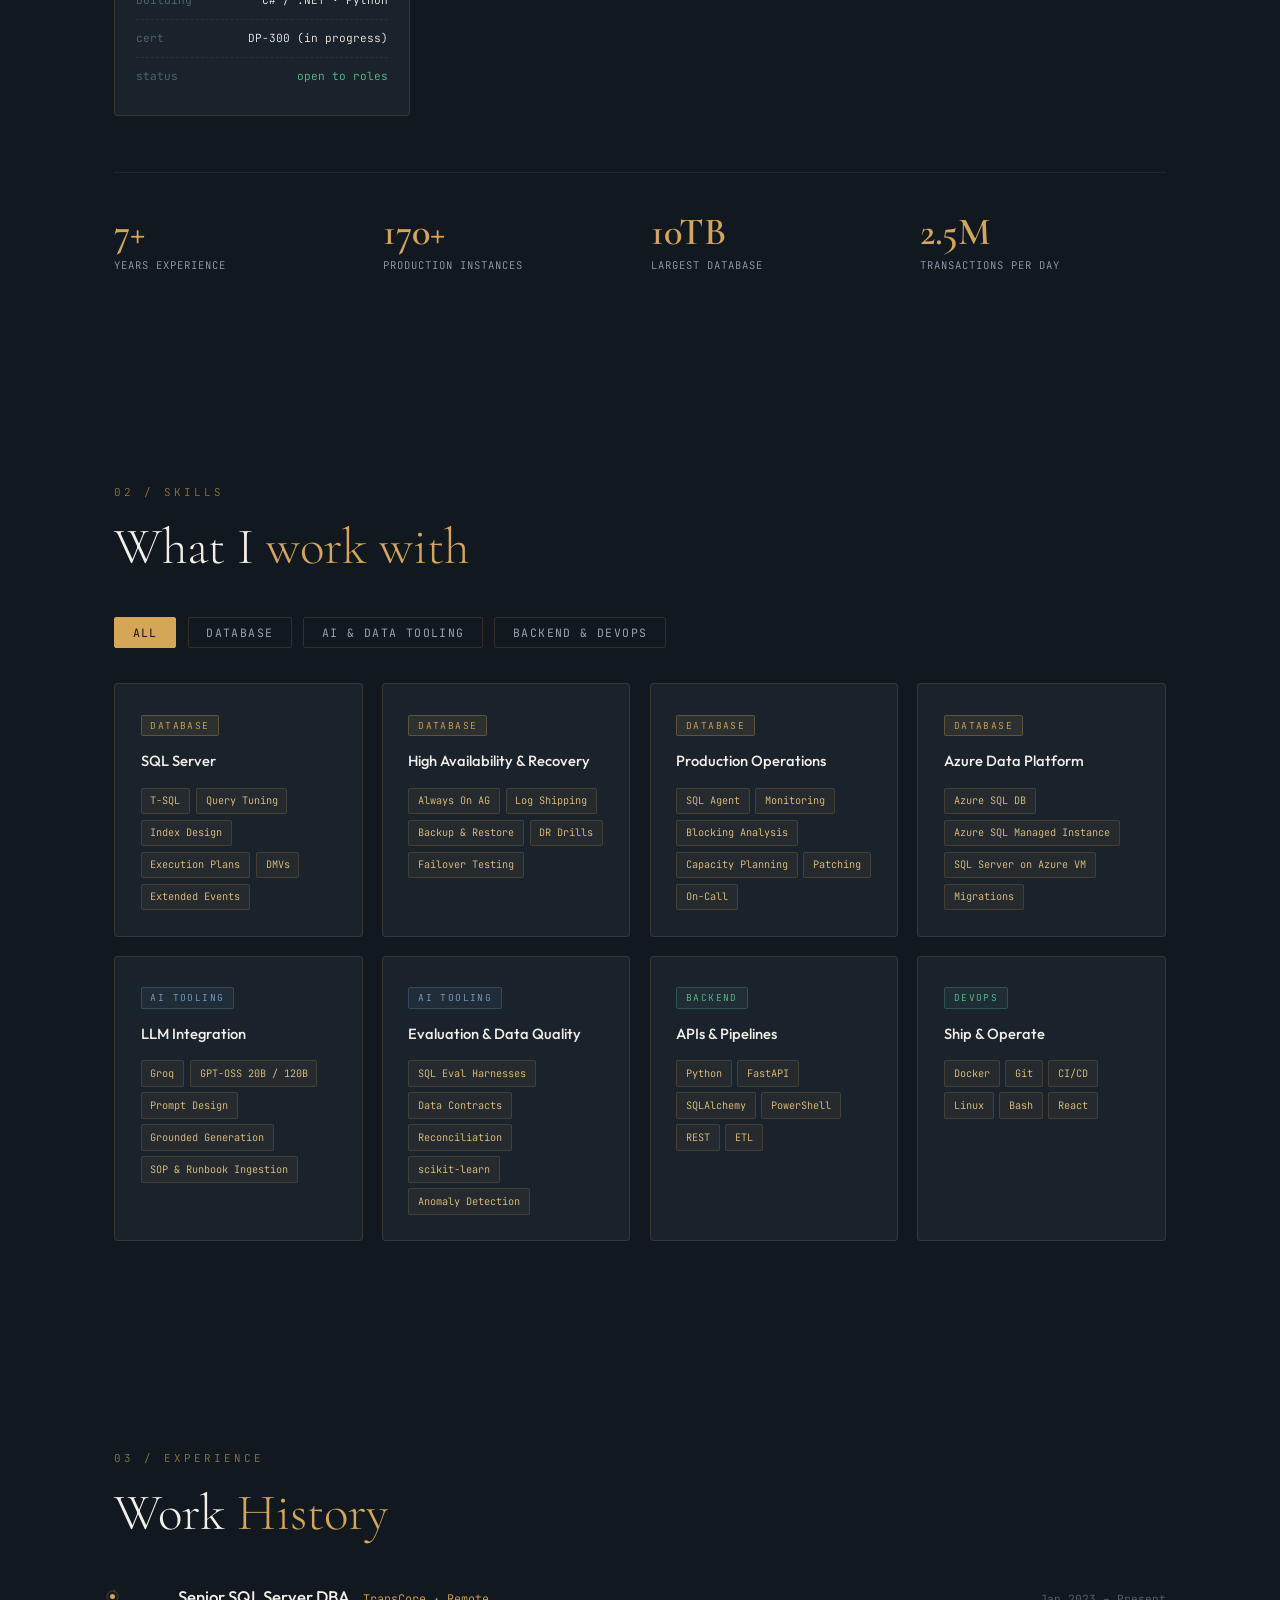
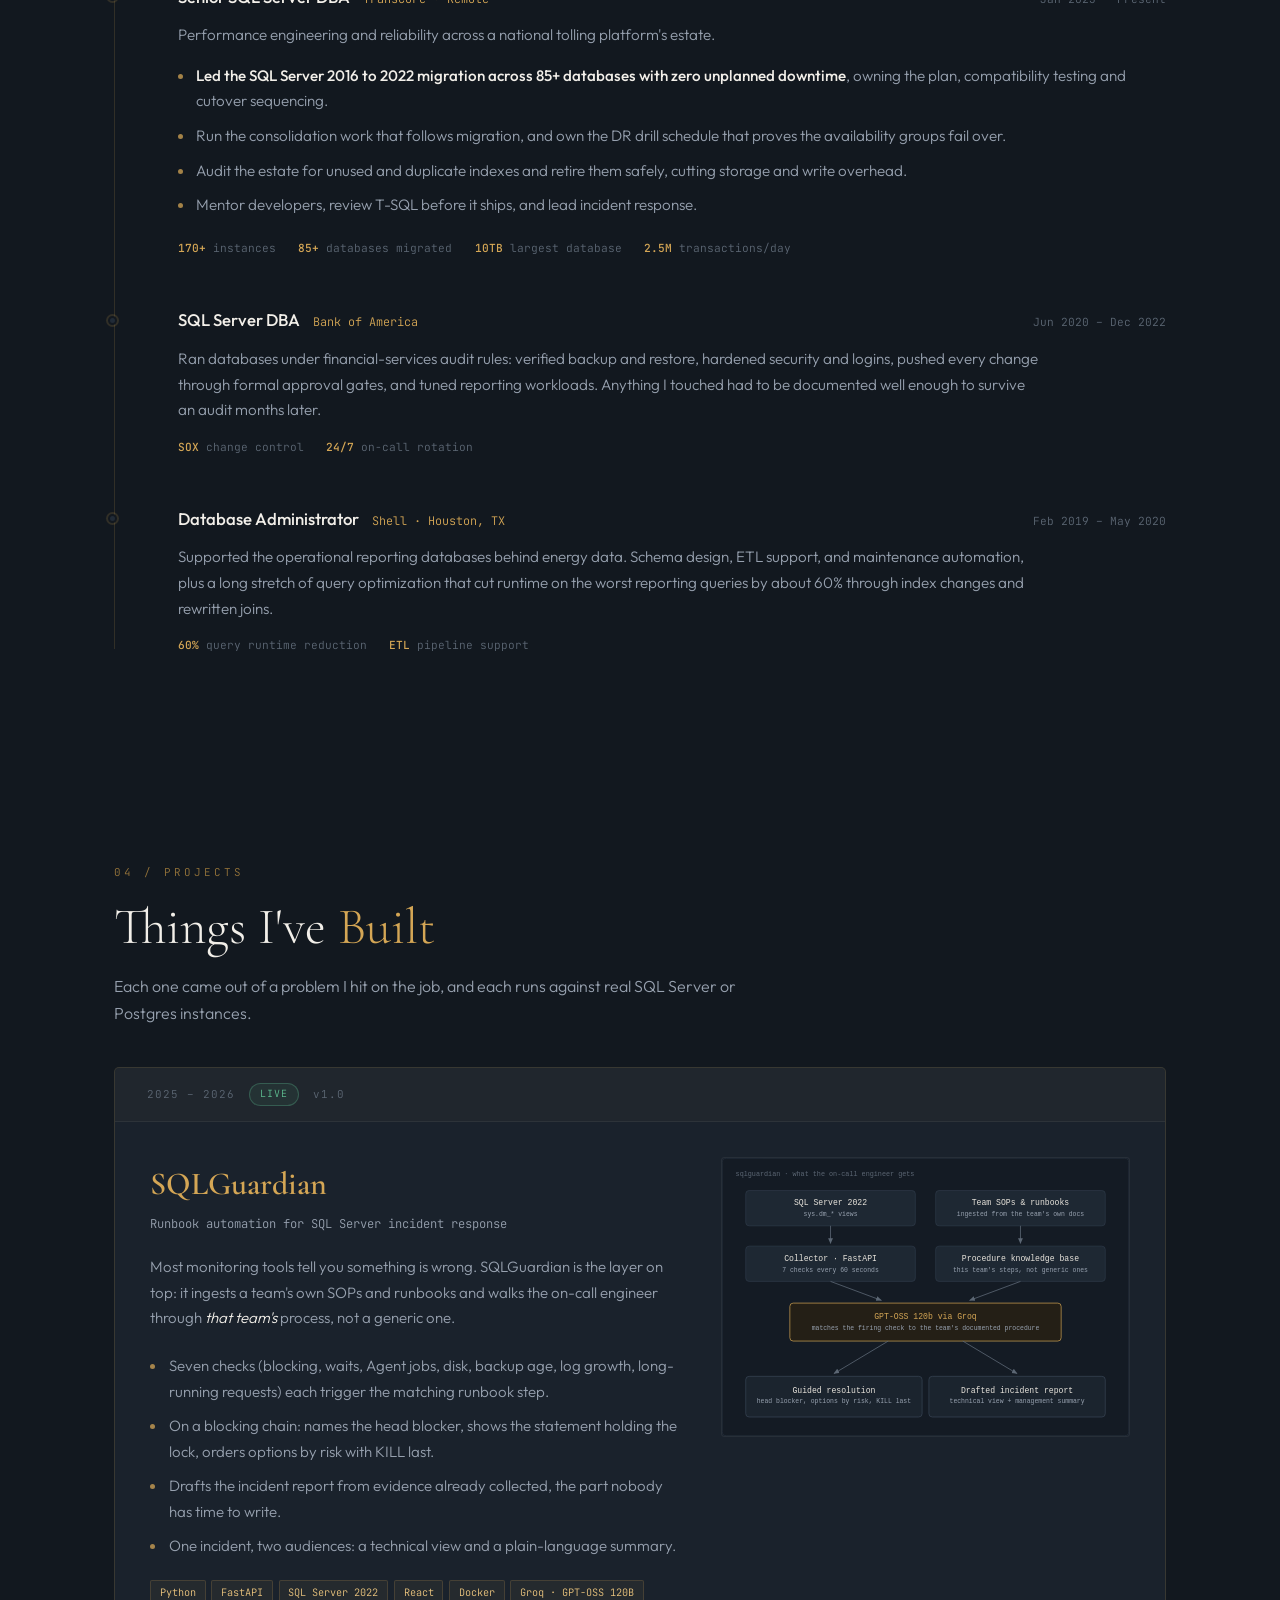
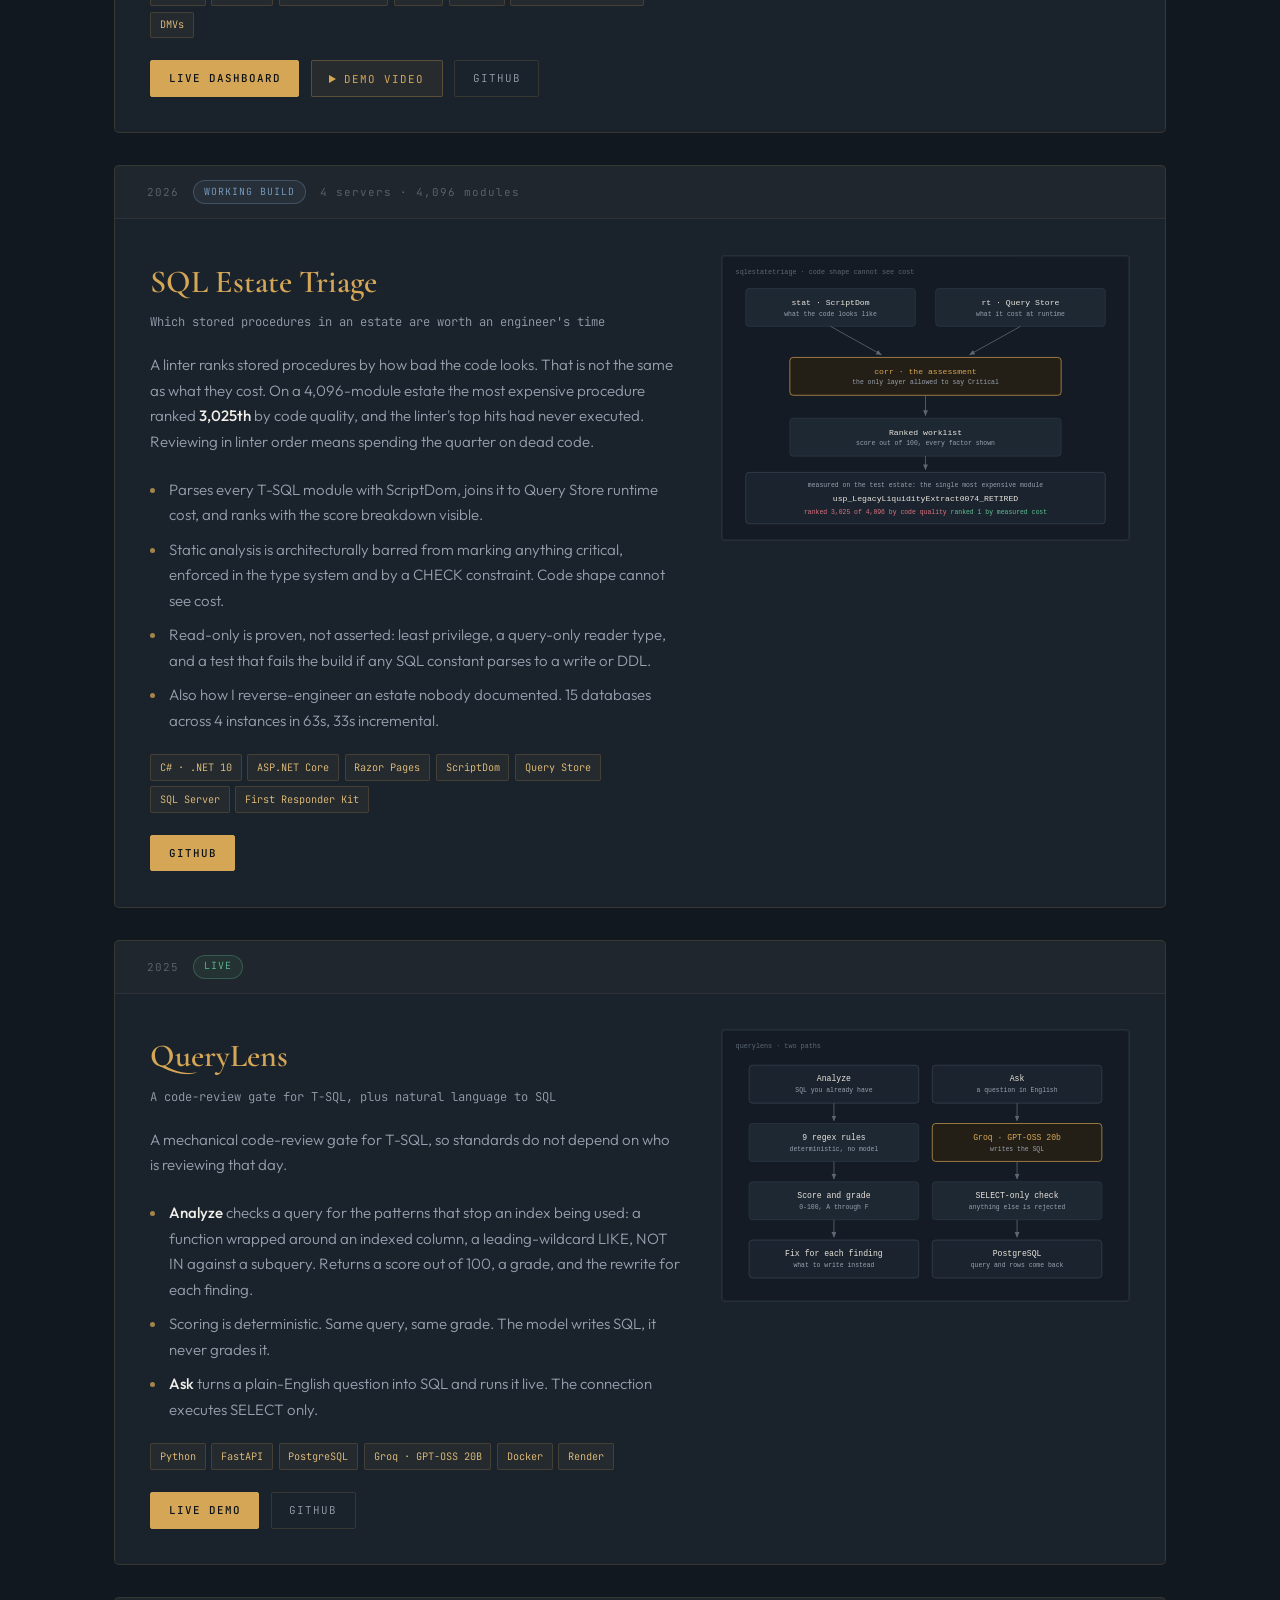
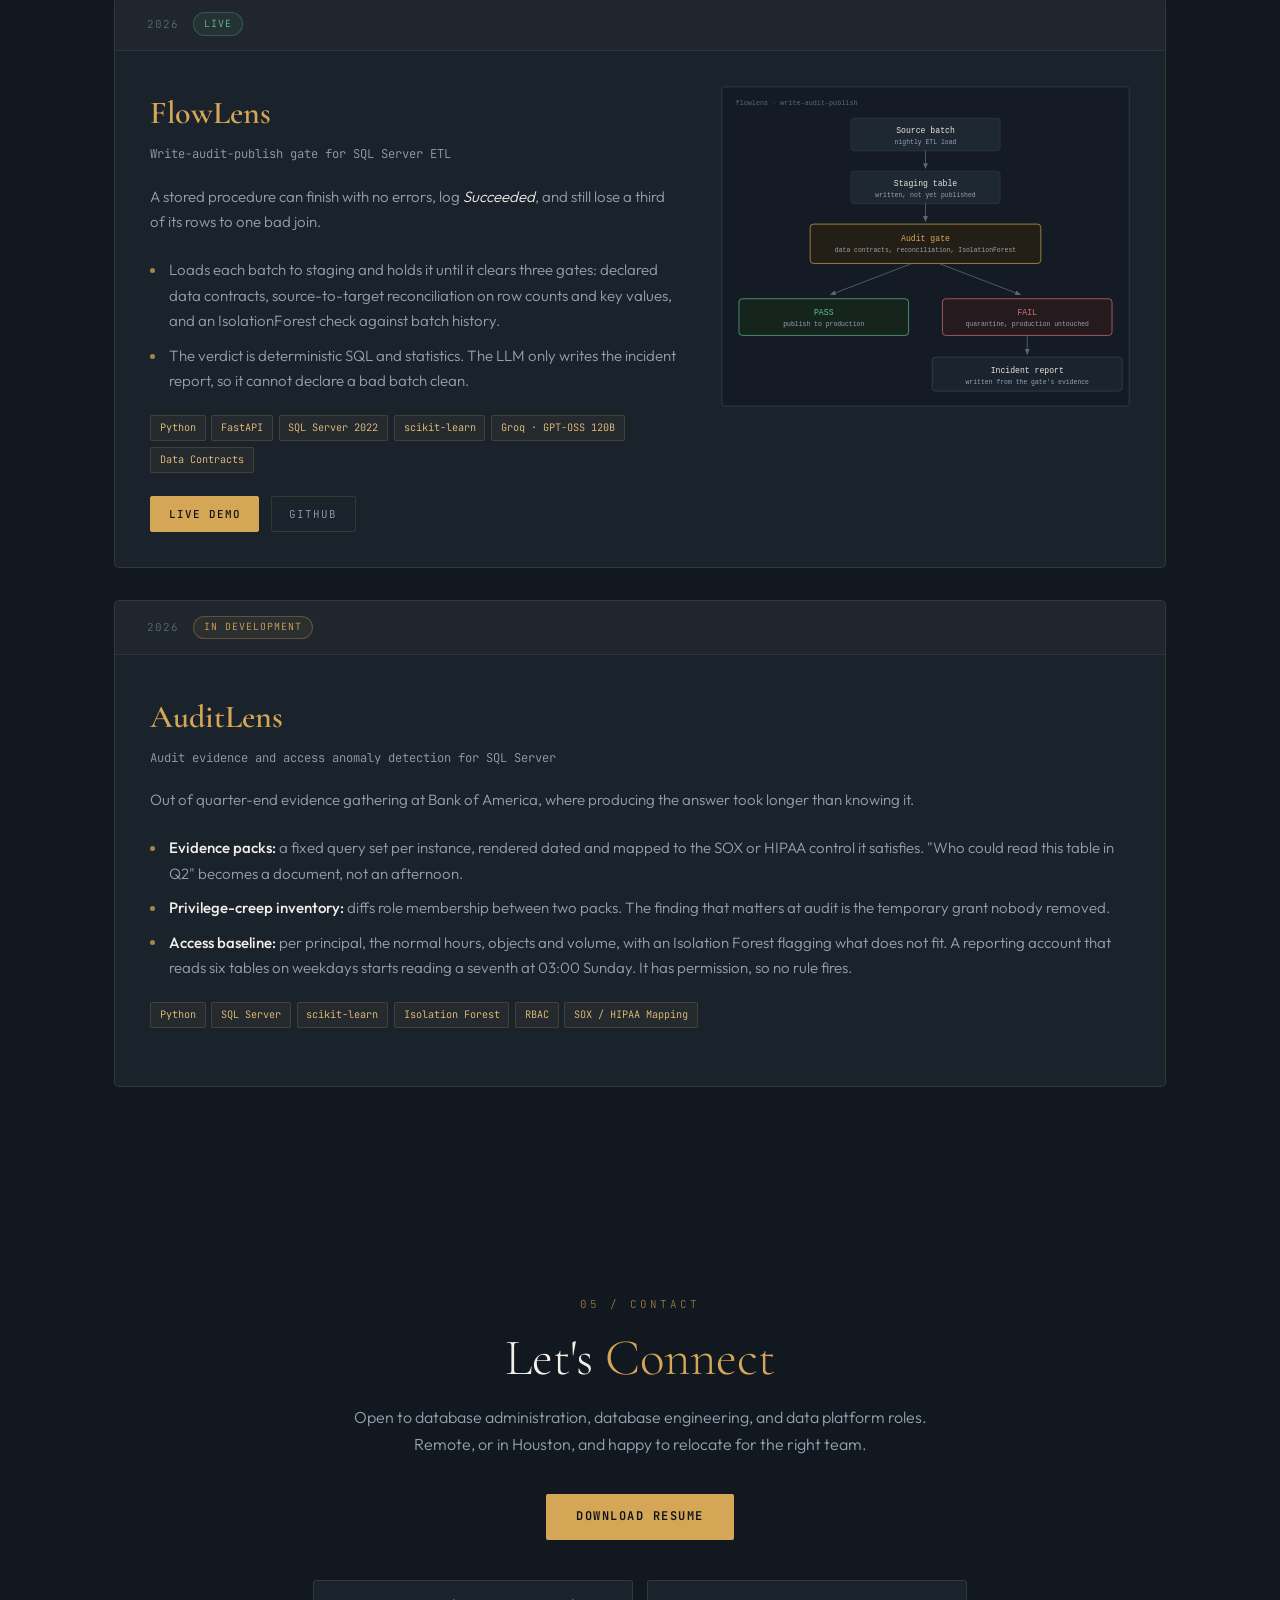
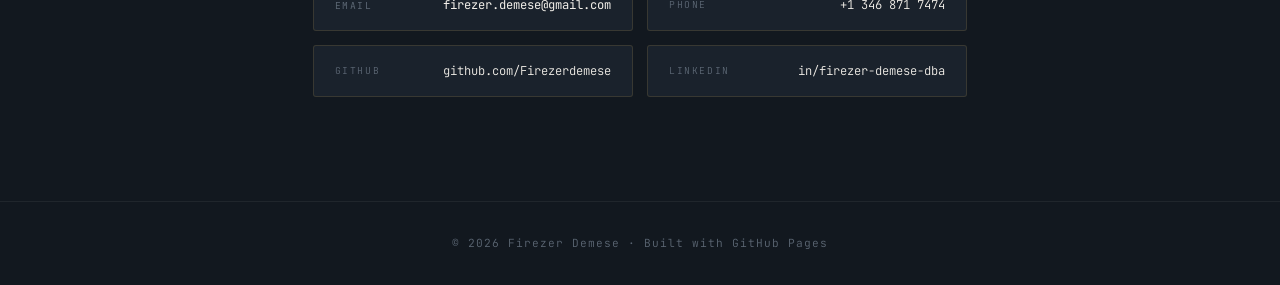
==== commit ceb0b14b: "Link SQL Estate Triage now that the repo is public" ====
--- a/index.html
+++ b/index.html
@@ -333,6 +333,9 @@
             <span>C# &middot; .NET 10</span><span>ASP.NET Core</span><span>Razor Pages</span>
             <span>ScriptDom</span><span>Query Store</span><span>SQL Server</span><span>First Responder Kit</span>
           </div>
+          <div class="project-links">
+            <a href="https://github.com/FirezerDemese/sql-estate-triage" target="_blank" rel="noopener" class="link-btn primary">GitHub</a>
+          </div>
         </div>
         <div class="project-visual">
           <img src="images/estatetriage-diagram.svg" alt="SQL Estate Triage architecture: a static analysis layer and a Query Store runtime layer feed a correlation layer, which is the only layer permitted to rank a module critical, producing a ranked worklist.">
